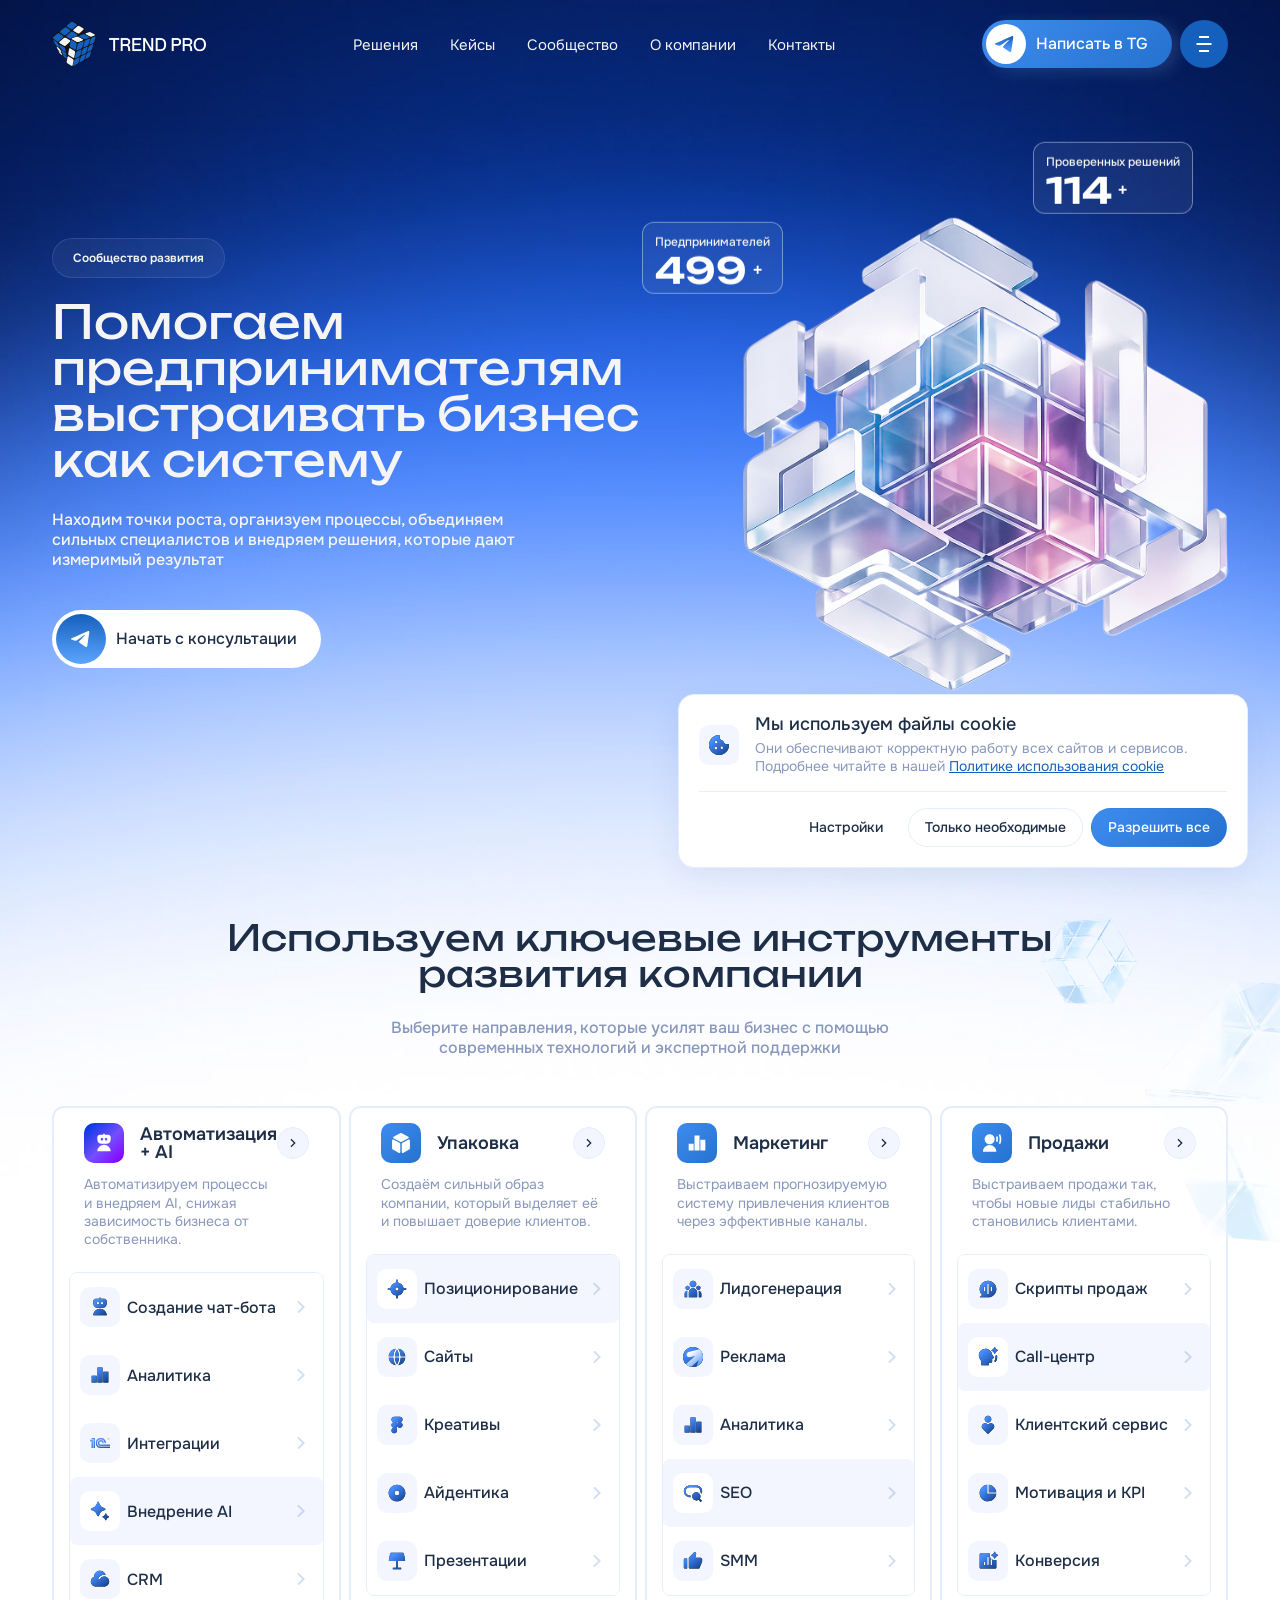
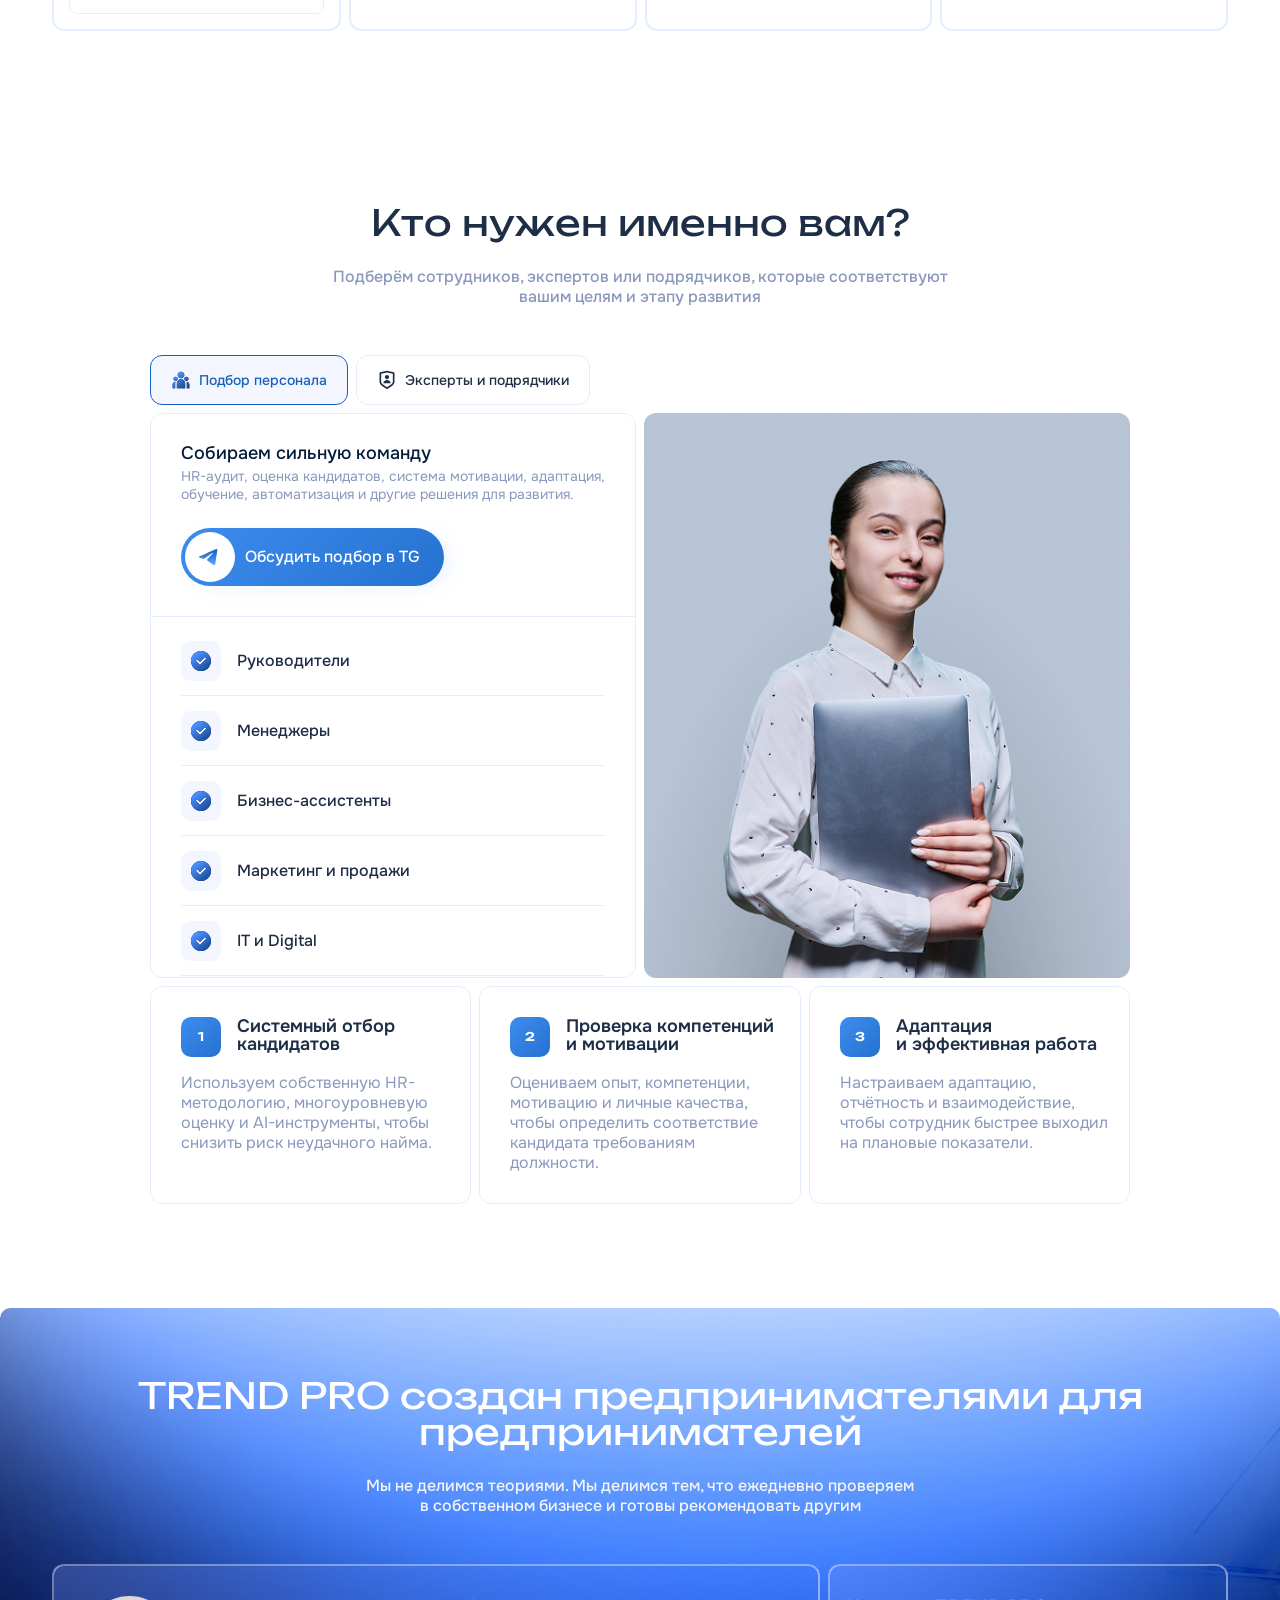
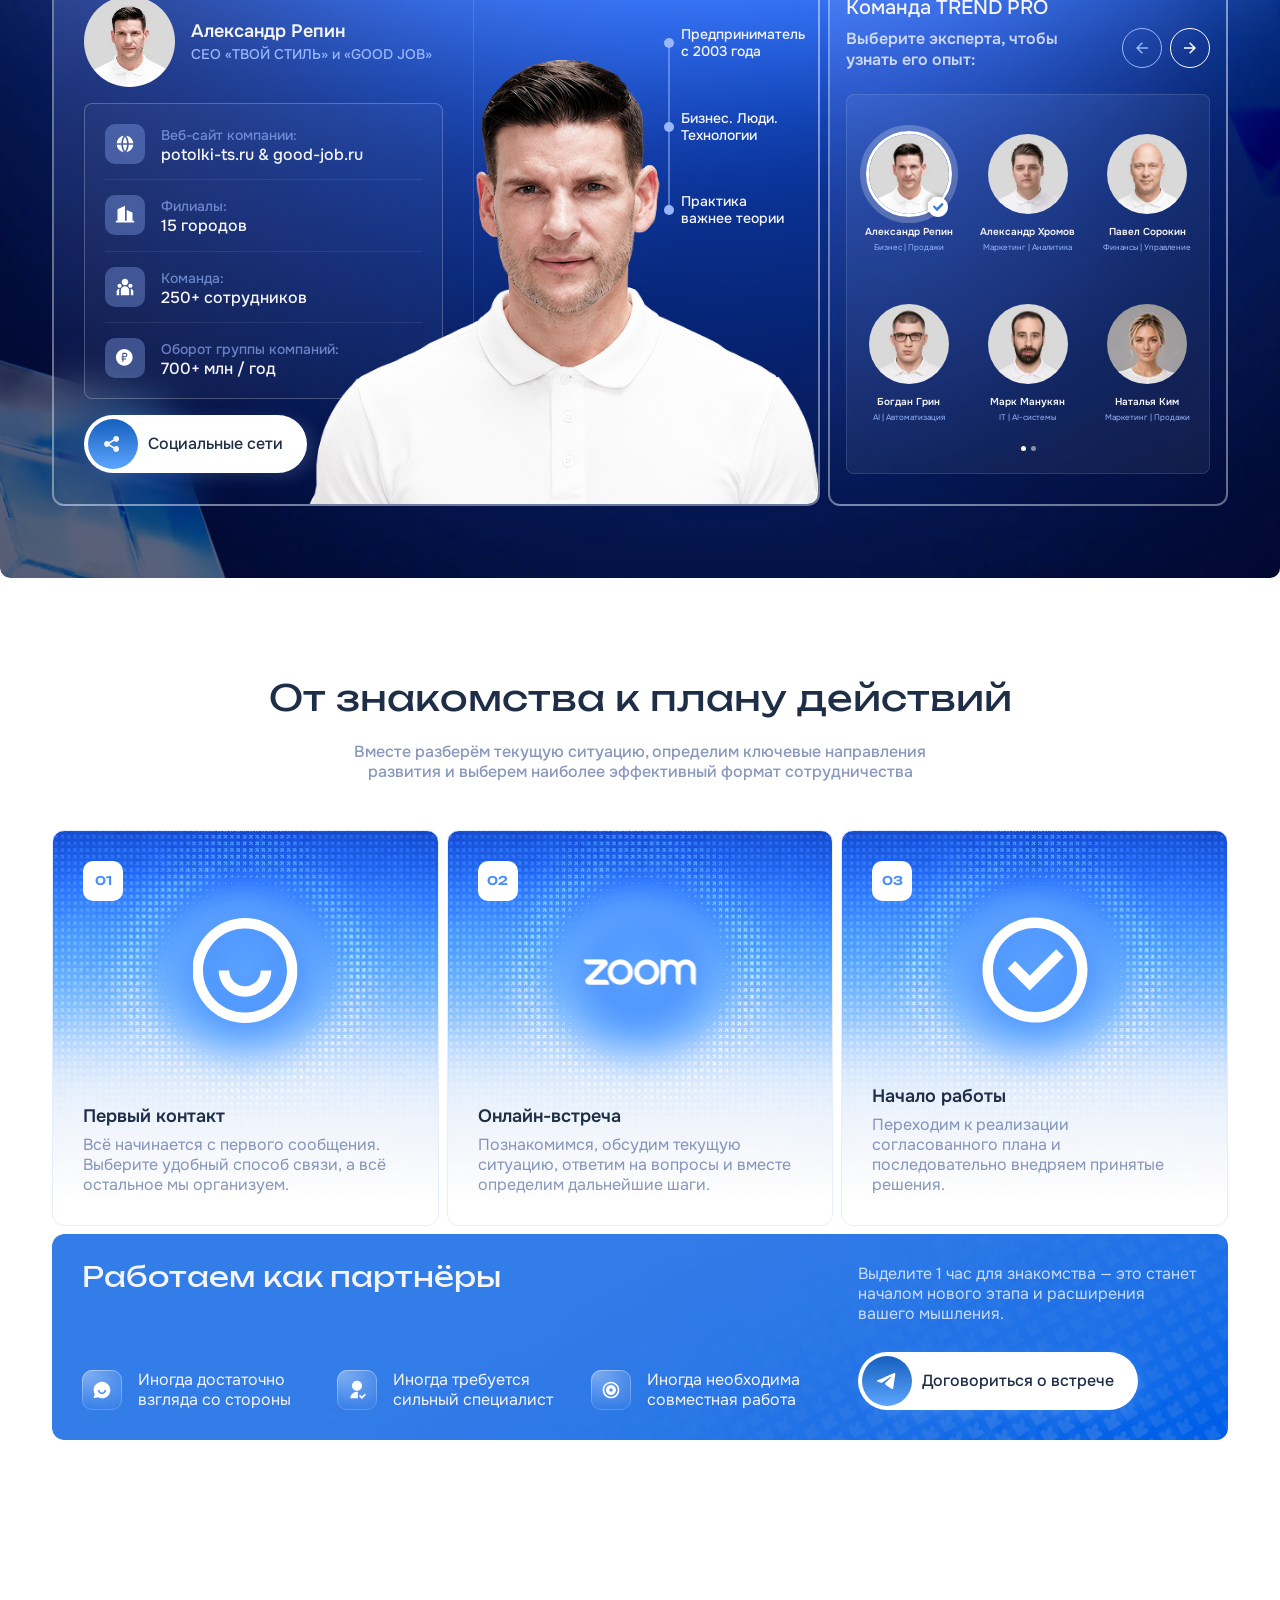
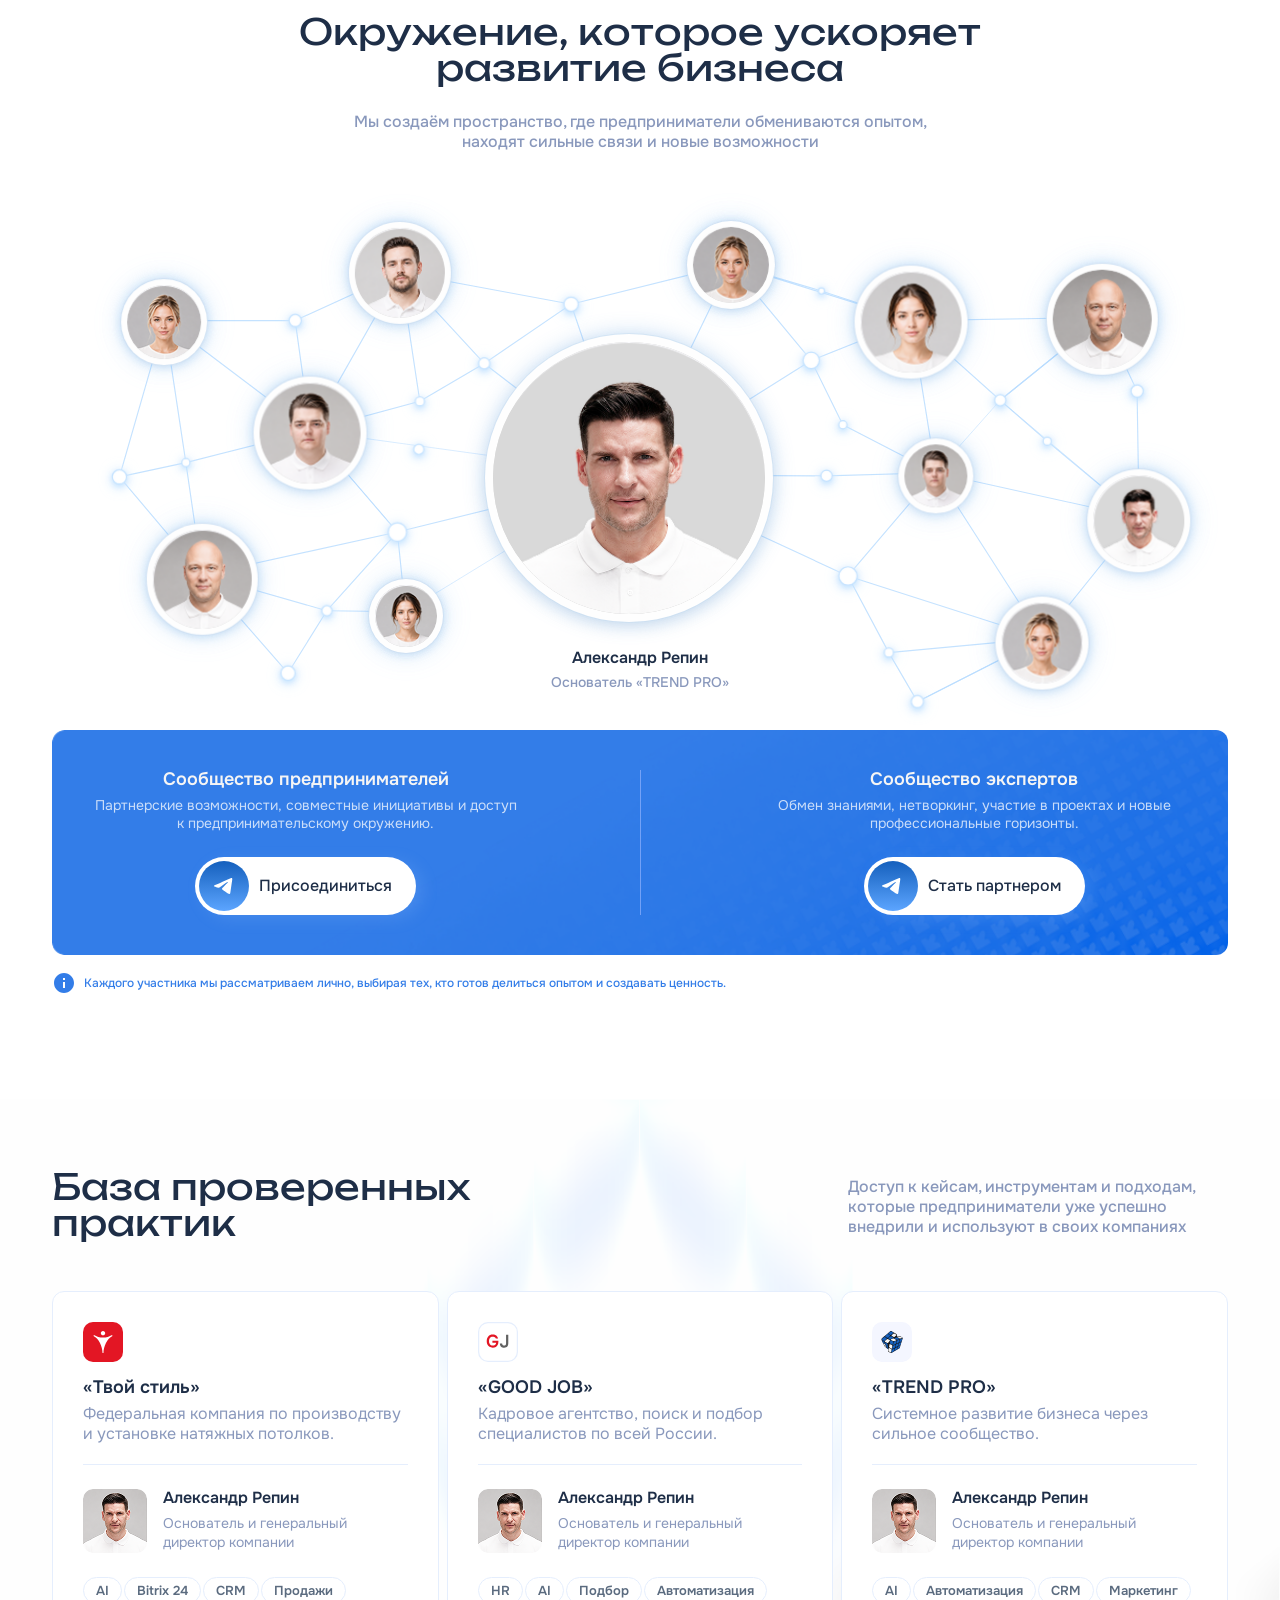
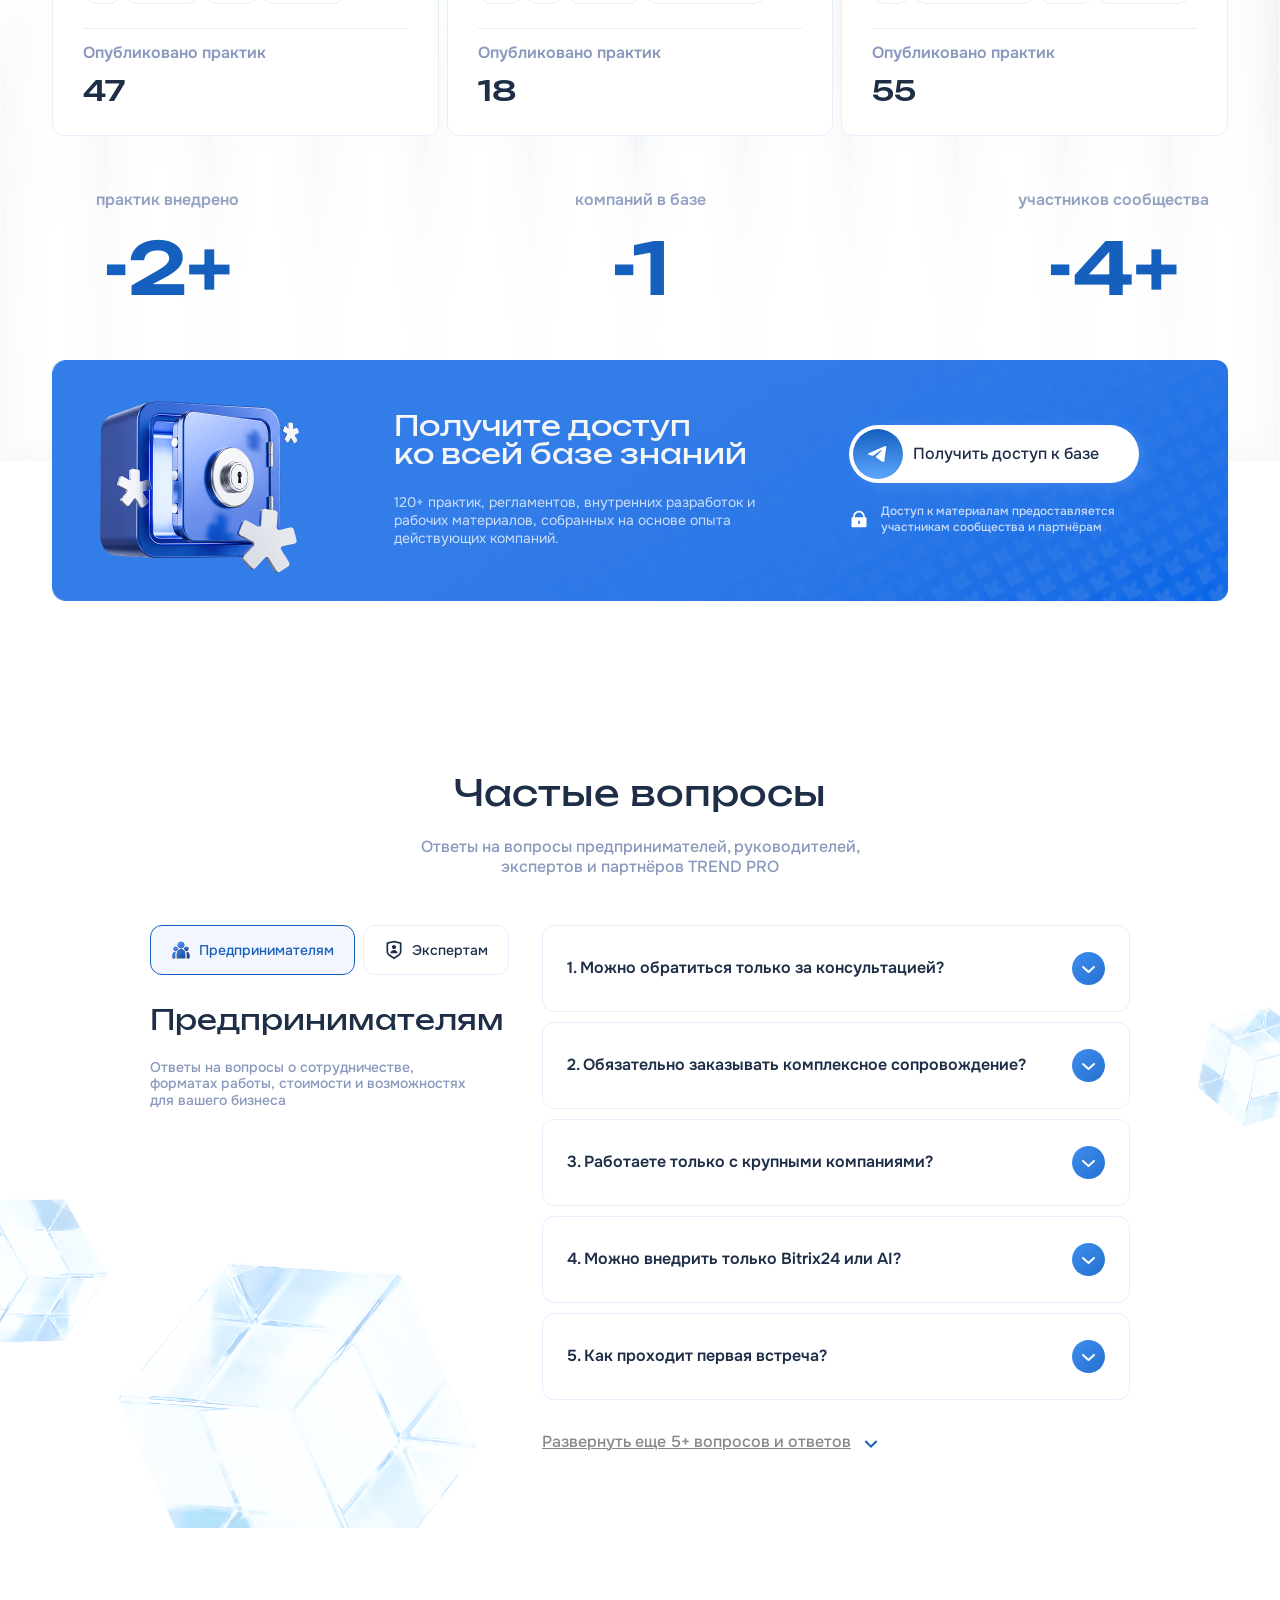
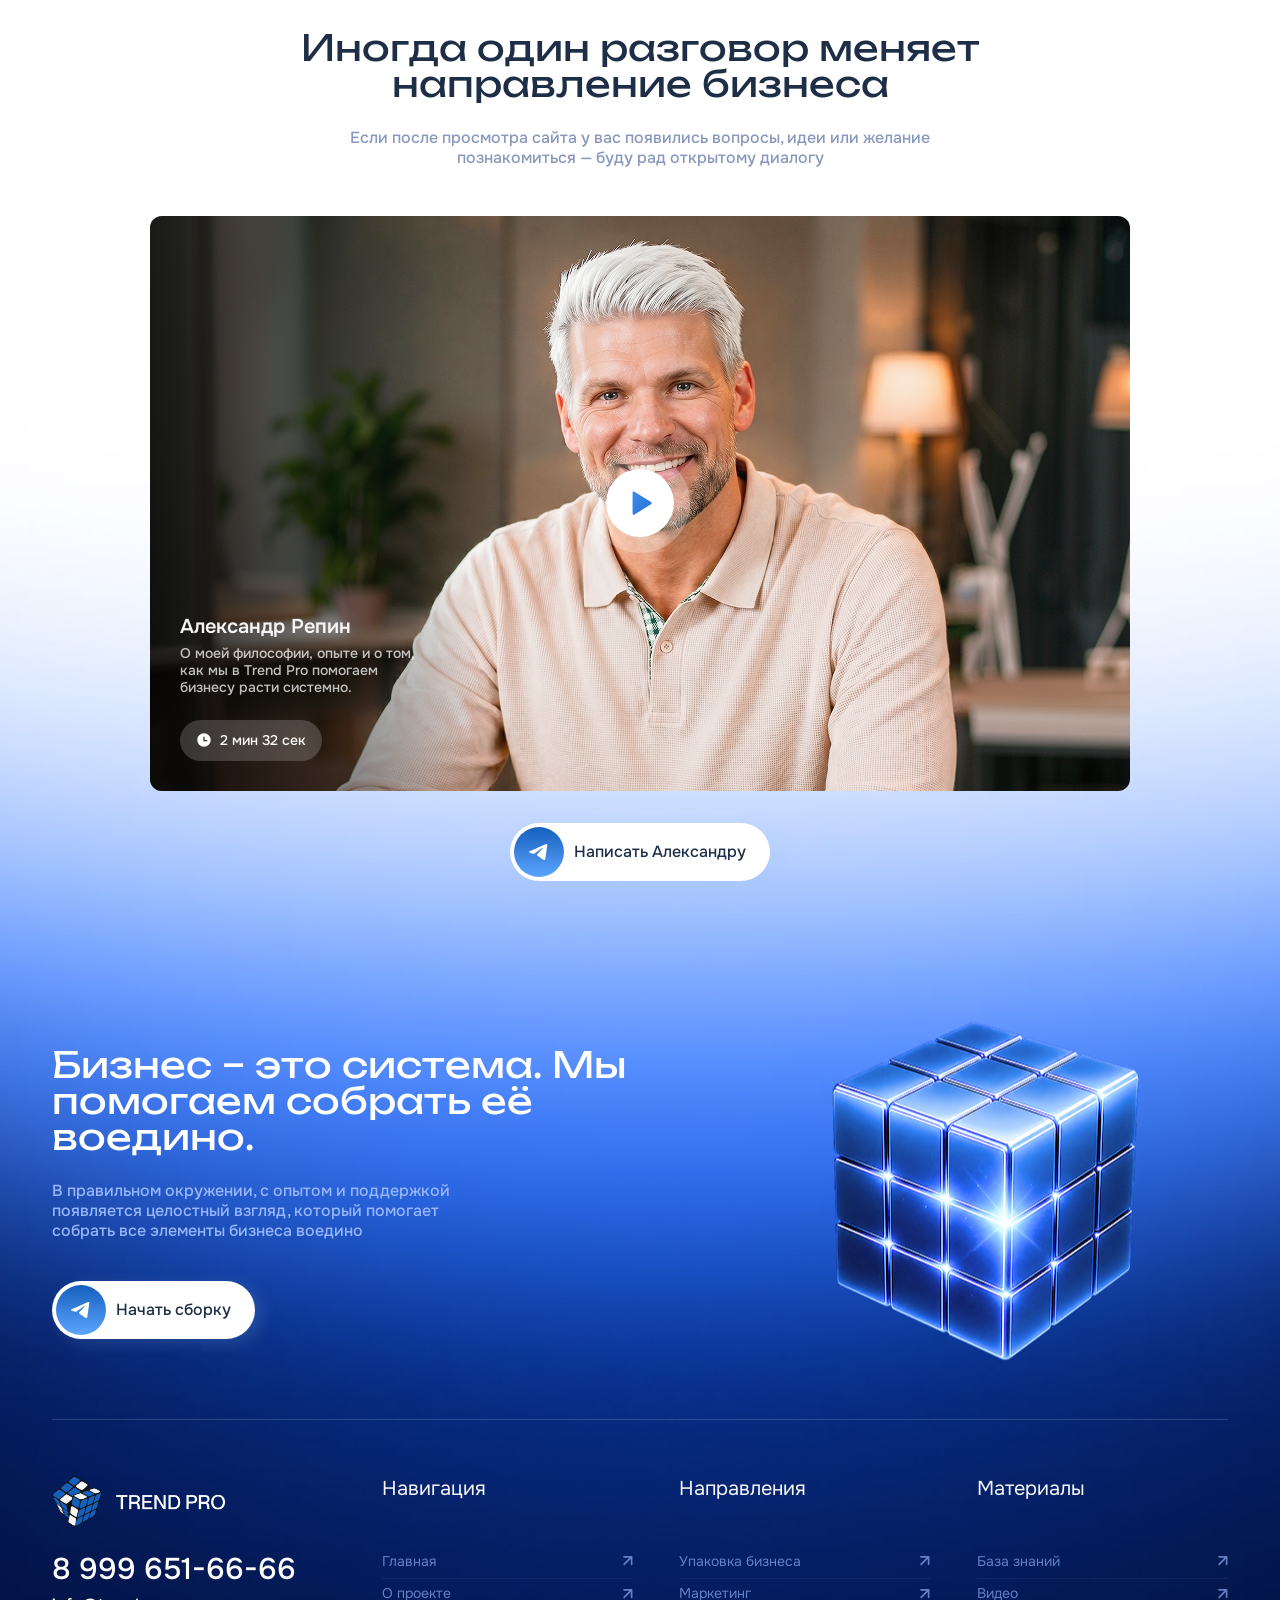
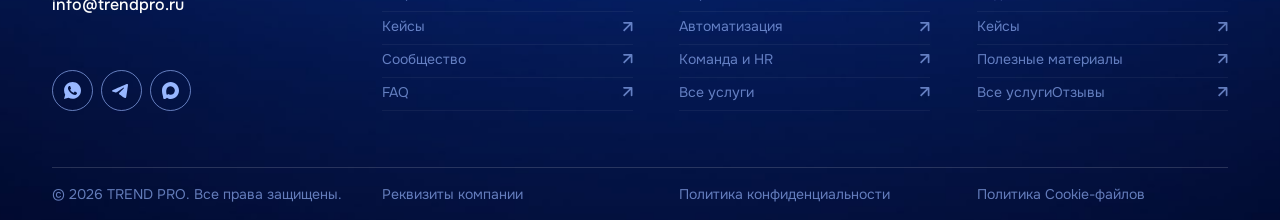
==== index.html @ 8c5e0a89 "я устал х5" ====
<!doctype html>
<html lang="ru">
  <head>
    <meta charset="UTF-8" />
    <meta name="viewport" content="width=device-width, initial-scale=1.0" />
    <title>TREND PRO</title>
    <link rel="stylesheet" href="./src/style/reset.css" />
    <link rel="stylesheet" href="./src/libs/swiper-bundle.min.css" />
    <link rel="stylesheet" href="./src/style/general/style-general.css" />
    <link rel="stylesheet" href="./src/style/index/style-index.css" />
    <script defer src="./src/libs/swiper-bundle.min.js"></script>
    <script defer src="./src/script/main.js"></script>
    <script defer src="./src/script/index.js"></script>
  </head>
  <body>
    <header class="header">
      <div class="header__container container">
        <img class="header__logo" src="./src/assets/img/header_logo.png" alt="" />

        <nav class="header__nav nav">
          <ul class="nav__list list">
            <li class="list__item">
              <a href="">Решения</a>
            </li>

            <li class="list__item">
              <a href="">Кейсы</a>
            </li>

            <li class="list__item">
              <a href="">Сообщество</a>
            </li>

            <li class="list__item">
              <a href="">О компании</a>
            </li>

            <li class="list__item">
              <a href="">Контакты</a>
            </li>
          </ul>
        </nav>

        <div class="header__actions">
          <a href="https://t.me/business_repin" target="_blank" class="secondary-button">
            <div class="icon">
              <svg
                width="22"
                height="22"
                viewBox="0 0 22 22"
                fill="none"
                xmlns="http://www.w3.org/2000/svg"
              >
                <path
                  d="M17.7344 3.14238C17.7556 3.1337 19.4154 2.46001 19.2764 4.13164C19.2296 4.82448 18.8564 7.24985 18.4824 9.87285L17.3135 17.6443C17.0178 19.8949 15.0754 18.8298 14.0879 18.0896C13.9008 17.9411 10.5817 15.7137 9.3662 14.6248C9.03903 14.3279 8.6653 13.7336 9.41307 13.0408C11.0958 11.4075 13.1058 9.37855 14.3213 8.0916C14.8821 7.49776 15.4435 6.11218 13.1064 7.79472L6.51463 12.4969C6.49465 12.5098 5.74759 12.9851 4.36424 12.5457C2.962 12.1002 1.32616 11.5066 1.32616 11.5066C1.31194 11.4971 0.216812 10.7593 2.12108 9.97246C4.97891 8.73606 15.3221 4.20005 17.7344 3.14238Z"
                  fill="url(#paint0_linear_576_1467)"
                />
                <defs>
                  <linearGradient
                    id="paint0_linear_576_1467"
                    x1="10.1423"
                    y1="3.00098"
                    x2="10.1423"
                    y2="19.0001"
                    gradientUnits="userSpaceOnUse"
                  >
                    <stop stop-color="#1560BD" />
                    <stop offset="1" stop-color="#5CA5FF" />
                  </linearGradient>
                </defs>
              </svg>
            </div>
            <span> Написать в TG</span>
          </a>

          <button class="header__burger">
            <span></span>
            <span></span>
            <span></span>
          </button>
        </div>
      </div>
    </header>

    <main>
      <aside class="burger-menu">
        <div class="burger-menu__container">
          <div class="burger-menu__header">
            <img src="./src/assets/img/burger_logo.png" alt="" />

            <button class="burger-menu__close">
              <svg
                xmlns="http://www.w3.org/2000/svg"
                width="20"
                height="20"
                viewBox="0 0 20 20"
                fill="none"
              >
                <path
                  d="M15.8925 14.7141L14.714 15.8926L4.10742 5.28596L5.28593 4.10745L15.8925 14.7141Z"
                  fill="#ADADAD"
                />
                <path
                  d="M14.714 4.10745L15.8925 5.28596L5.28593 15.8926L4.10742 14.7141L14.714 4.10745Z"
                  fill="#ADADAD"
                />
              </svg>
            </button>
          </div>

          <div class="burger-menu__content">
            <ul>
              <li>
                <div class="accordion">
                  <button class="accordion__button">
                    <img src="./src/assets/img/burger_nav_1.svg" alt="" />
                    Навигация

                    <div class="icon">
                      <svg
                        xmlns="http://www.w3.org/2000/svg"
                        width="11"
                        height="7"
                        viewBox="0 0 11 7"
                        fill="none"
                      >
                        <path
                          d="M5.30326 4.12477L9.42809 0L10.6066 1.17851L5.30326 6.48185L0 1.17851L1.17851 0L5.30326 4.12477Z"
                          fill="#337DE8"
                        />
                      </svg>
                    </div>
                  </button>

                  <div class="accordion__content">
                    <nav>
                      <ul>
                        <li>
                          <a href="">Главная</a>
                        </li>

                        <li>
                          <a href="">О проекте</a>
                        </li>

                        <li>
                          <a href="">Кейсы</a>
                        </li>

                        <li>
                          <a href="">Сообщество</a>
                        </li>

                        <li>
                          <a href="#FAQ">FAQ</a>
                        </li>
                      </ul>
                    </nav>
                  </div>
                </div>
              </li>

              <li>
                <div class="accordion">
                  <button class="accordion__button">
                    <img src="./src/assets/img/burger_nav_2.svg" alt="" />
                    Направления

                    <div class="icon">
                      <svg
                        xmlns="http://www.w3.org/2000/svg"
                        width="11"
                        height="7"
                        viewBox="0 0 11 7"
                        fill="none"
                      >
                        <path
                          d="M5.30326 4.12477L9.42809 0L10.6066 1.17851L5.30326 6.48185L0 1.17851L1.17851 0L5.30326 4.12477Z"
                          fill="#337DE8"
                        />
                      </svg>
                    </div>
                  </button>

                  <div class="accordion__content">
                    <nav>
                      <ul>
                        <li>
                          <a href="">Упаковка бизнеса</a>
                        </li>

                        <li>
                          <a href="">Маркетинг</a>
                        </li>

                        <li>
                          <a href="">Кейсы</a>
                        </li>

                        <li>
                          <a href="">Автоматизация</a>
                        </li>

                        <li>
                          <a href="">Команда и HR</a>
                        </li>

                        <li>
                          <a href="">Все услуги</a>
                        </li>
                      </ul>
                    </nav>
                  </div>
                </div>
              </li>

              <li>
                <div class="accordion">
                  <button class="accordion__button">
                    <img src="./src/assets/img/burger_nav_3.svg" alt="" />
                    Материалы

                    <div class="icon">
                      <svg
                        xmlns="http://www.w3.org/2000/svg"
                        width="11"
                        height="7"
                        viewBox="0 0 11 7"
                        fill="none"
                      >
                        <path
                          d="M5.30326 4.12477L9.42809 0L10.6066 1.17851L5.30326 6.48185L0 1.17851L1.17851 0L5.30326 4.12477Z"
                          fill="#337DE8"
                        />
                      </svg>
                    </div>
                  </button>

                  <div class="accordion__content">
                    <nav>
                      <ul>
                        <li>
                          <a href="">База знаний</a>
                        </li>

                        <li>
                          <a href="">Видео</a>
                        </li>

                        <li>
                          <a href="">Кейсы</a>
                        </li>

                        <li>
                          <a href="">Полезные материалы</a>
                        </li>

                        <li>
                          <a href="">Отзывы</a>
                        </li>
                      </ul>
                    </nav>
                  </div>
                </div>
              </li>
            </ul>

            <a href="https://t.me/business_repin" target="_blank" class="secondary-button">
              <div class="icon">
                <svg
                  width="22"
                  height="22"
                  viewBox="0 0 22 22"
                  fill="none"
                  xmlns="http://www.w3.org/2000/svg"
                >
                  <path
                    d="M17.7344 3.14238C17.7556 3.1337 19.4154 2.46001 19.2764 4.13164C19.2296 4.82448 18.8564 7.24985 18.4824 9.87285L17.3135 17.6443C17.0178 19.8949 15.0754 18.8298 14.0879 18.0896C13.9008 17.9411 10.5817 15.7137 9.3662 14.6248C9.03903 14.3279 8.6653 13.7336 9.41307 13.0408C11.0958 11.4075 13.1058 9.37855 14.3213 8.0916C14.8821 7.49776 15.4435 6.11218 13.1064 7.79472L6.51463 12.4969C6.49465 12.5098 5.74759 12.9851 4.36424 12.5457C2.962 12.1002 1.32616 11.5066 1.32616 11.5066C1.31194 11.4971 0.216812 10.7593 2.12108 9.97246C4.97891 8.73606 15.3221 4.20005 17.7344 3.14238Z"
                    fill="url(#paint0_linear_576_1468)"
                  />
                  <defs>
                    <linearGradient
                      id="paint0_linear_576_1468"
                      x1="10.1423"
                      y1="3.00098"
                      x2="10.1423"
                      y2="19.0001"
                      gradientUnits="userSpaceOnUse"
                    >
                      <stop stop-color="#1560BD" />
                      <stop offset="1" stop-color="#5CA5FF" />
                    </linearGradient>
                  </defs>
                </svg>
              </div>

              <span> Написать в Telegram </span>
            </a>
          </div>
        </div>
      </aside>

      <aside class="burger-overlay"></aside>

      <section class="hero">
        <div class="hero__container container">
          <span class="tag">Сообщество развития</span>

          <h1>
            <span class="line"><span>Помогаем предпринимателям</span></span>
            <span class="line"><span>выстраивать бизнес как&nbsp;систему</span></span>
          </h1>

          <p class="subtitle">
            Находим точки роста, организуем процессы, объединяем сильных специалистов
            и&nbsp;внедряем решения, которые дают измеримый результат
          </p>

          <a href="https://t.me/business_repin" target="_blank" class="primary-button">
            <div class="icon">
              <svg
                width="19"
                height="16"
                viewBox="0 0 19 16"
                fill="none"
                xmlns="http://www.w3.org/2000/svg"
              >
                <path
                  d="M16.7344 0.141402C16.7556 0.132721 18.4154 -0.540968 18.2764 1.13066C18.2296 1.8235 17.8564 4.24887 17.4824 6.87187L16.3135 14.6434C16.0178 16.8939 14.0754 15.8288 13.0879 15.0887C12.9008 14.9401 9.58166 12.7127 8.3662 11.6238C8.03903 11.3269 7.6653 10.7326 8.41307 10.0398C10.0958 8.40655 12.1058 6.37757 13.3213 5.09062C13.8821 4.49679 14.4435 3.11121 12.1064 4.79375L5.51463 9.49589C5.49465 9.50887 4.74759 9.98417 3.36424 9.54472C1.962 9.09925 0.326157 8.50566 0.326157 8.50566C0.311939 8.49617 -0.783188 7.7583 1.12108 6.97148C3.97891 5.73508 14.3221 1.19908 16.7344 0.141402Z"
                  fill="white"
                />
              </svg>
            </div>
            Начать с консультации
          </a>

          <div class="hero__info hero__info-1">
            <p class="text">Проверенных решений</p>

            <p class="number" data-count="115">
              <span class="number__value">0</span>
              <span>+</span>
            </p>
          </div>
          <div class="hero__info hero__info-2">
            <p class="text">Предпринимателей</p>

            <p class="number" data-count="500">
              <span class="number__value">0</span>
              <span>+</span>
            </p>
          </div>
          <div class="hero__decor cube">
            <div class="hero__info hero__info-1">
              <p class="text">Проверенных решений</p>

              <p class="number" data-count="115">
                <span class="number__value">0</span>
                <span>+</span>
              </p>
            </div>
            <div class="hero__info hero__info-2">
              <p class="text">Предпринимателей</p>

              <p class="number" data-count="500">
                <span class="number__value">0</span>
                <span>+</span>
              </p>
            </div>
          </div>
        </div>
      </section>

      <section class="tools">
        <div class="tools__container container">
          <div class="tools__header section-header-anim">
            <h2>Используем ключевые инструменты развития компании</h2>
            <p class="subtitle">
              Выберите направления, которые усилят ваш бизнес с помощью современных технологий
              и&nbsp;экспертной поддержки
            </p>
          </div>

          <div class="tools__content">
            <article class="tools__card card">
              <div class="card__header">
                <img src="./src/assets/img/tools_card_4.svg" alt="" />

                <h5>Автоматизация +&nbsp;AI</h5>

                <button class="open-popup">
                  <svg
                    width="32"
                    height="32"
                    viewBox="0 0 32 32"
                    fill="none"
                    xmlns="http://www.w3.org/2000/svg"
                  >
                    <rect x="0.5" y="0.5" width="31" height="31" rx="15.5" fill="#F4F6FF" />
                    <rect x="0.5" y="0.5" width="31" height="31" rx="15.5" stroke="#E5EEFD" />
                    <path
                      d="M16.7842 16.0005L13.4844 12.7006L14.4272 11.7578L18.6698 16.0005L14.4272 20.2431L13.4844 19.3003L16.7842 16.0005Z"
                      fill="#1E2E47"
                    />
                  </svg>
                </button>
              </div>

              <p>
                Автоматизируем процессы и&nbsp;внедряем AI, снижая зависимость бизнеса от
                собственника.
              </p>

              <ul>
                <li>
                  <button class="open-popup">
                    <img src="./src/assets/img/tools_card_4_list_1.svg" alt="" />

                    Создание чат-бота

                    <svg
                      width="24"
                      height="24"
                      viewBox="0 0 24 24"
                      fill="none"
                      xmlns="http://www.w3.org/2000/svg"
                    >
                      <path
                        d="M13.1724 12.0007L8.22266 7.05093L9.63688 5.63672L16.0008 12.0007L9.63688 18.3646L8.22266 16.9504L13.1724 12.0007Z"
                        fill="#1560BD"
                        fill-opacity="0.2"
                      />
                    </svg>
                  </button>
                </li>

                <li>
                  <button class="open-popup">
                    <img src="./src/assets/img/tools_card_4_list_2.svg" alt="" />

                    Аналитика

                    <svg
                      width="24"
                      height="24"
                      viewBox="0 0 24 24"
                      fill="none"
                      xmlns="http://www.w3.org/2000/svg"
                    >
                      <path
                        d="M13.1724 12.0007L8.22266 7.05093L9.63688 5.63672L16.0008 12.0007L9.63688 18.3646L8.22266 16.9504L13.1724 12.0007Z"
                        fill="#1560BD"
                        fill-opacity="0.2"
                      />
                    </svg>
                  </button>
                </li>

                <li>
                  <button class="open-popup">
                    <img src="./src/assets/img/tools_card_4_list_3.svg" alt="" />

                    Интеграции

                    <svg
                      width="24"
                      height="24"
                      viewBox="0 0 24 24"
                      fill="none"
                      xmlns="http://www.w3.org/2000/svg"
                    >
                      <path
                        d="M13.1724 12.0007L8.22266 7.05093L9.63688 5.63672L16.0008 12.0007L9.63688 18.3646L8.22266 16.9504L13.1724 12.0007Z"
                        fill="#1560BD"
                        fill-opacity="0.2"
                      />
                    </svg>
                  </button>
                </li>

                <li>
                  <button class="active open-popup">
                    <img src="./src/assets/img/tools_card_4_list_4.svg" alt="" />

                    Внедрение AI

                    <svg
                      width="24"
                      height="24"
                      viewBox="0 0 24 24"
                      fill="none"
                      xmlns="http://www.w3.org/2000/svg"
                    >
                      <path
                        d="M13.1724 12.0007L8.22266 7.05093L9.63688 5.63672L16.0008 12.0007L9.63688 18.3646L8.22266 16.9504L13.1724 12.0007Z"
                        fill="#1560BD"
                        fill-opacity="0.2"
                      />
                    </svg>
                  </button>
                </li>

                <li>
                  <button class="open-popup">
                    <img src="./src/assets/img/tools_card_4_list_5.svg" alt="" />

                    CRM

                    <svg
                      width="24"
                      height="24"
                      viewBox="0 0 24 24"
                      fill="none"
                      xmlns="http://www.w3.org/2000/svg"
                    >
                      <path
                        d="M13.1724 12.0007L8.22266 7.05093L9.63688 5.63672L16.0008 12.0007L9.63688 18.3646L8.22266 16.9504L13.1724 12.0007Z"
                        fill="#1560BD"
                        fill-opacity="0.2"
                      />
                    </svg>
                  </button>
                </li>
              </ul>
            </article>

            <article class="tools__card card">
              <div class="card__header">
                <img src="./src/assets/img/tools_card_1.svg" alt="" />

                <h5>Упаковка</h5>

                <button class="open-popup">
                  <svg
                    width="32"
                    height="32"
                    viewBox="0 0 32 32"
                    fill="none"
                    xmlns="http://www.w3.org/2000/svg"
                  >
                    <rect x="0.5" y="0.5" width="31" height="31" rx="15.5" fill="#F4F6FF" />
                    <rect x="0.5" y="0.5" width="31" height="31" rx="15.5" stroke="#E5EEFD" />
                    <path
                      d="M16.7842 16.0005L13.4844 12.7006L14.4272 11.7578L18.6698 16.0005L14.4272 20.2431L13.4844 19.3003L16.7842 16.0005Z"
                      fill="#1E2E47"
                    />
                  </svg>
                </button>
              </div>

              <p>
                Создаём сильный образ компании, который выделяет её и&nbsp;повышает доверие
                клиентов.
              </p>

              <ul>
                <li>
                  <button class="open-popup active">
                    <img src="./src/assets/img/tools_card_1_list_1.svg" alt="" />
                    Позиционирование

                    <svg
                      width="24"
                      height="24"
                      viewBox="0 0 24 24"
                      fill="none"
                      xmlns="http://www.w3.org/2000/svg"
                    >
                      <path
                        d="M13.1724 12.0007L8.22266 7.05093L9.63688 5.63672L16.0008 12.0007L9.63688 18.3646L8.22266 16.9504L13.1724 12.0007Z"
                        fill="#1560BD"
                        fill-opacity="0.2"
                      />
                    </svg>
                  </button>
                </li>

                <li>
                  <button class="open-popup">
                    <img src="./src/assets/img/tools_card_1_list_2.svg" alt="" />

                    Сайты

                    <svg
                      width="24"
                      height="24"
                      viewBox="0 0 24 24"
                      fill="none"
                      xmlns="http://www.w3.org/2000/svg"
                    >
                      <path
                        d="M13.1724 12.0007L8.22266 7.05093L9.63688 5.63672L16.0008 12.0007L9.63688 18.3646L8.22266 16.9504L13.1724 12.0007Z"
                        fill="#1560BD"
                        fill-opacity="0.2"
                      />
                    </svg>
                  </button>
                </li>

                <li>
                  <button class="open-popup">
                    <img src="./src/assets/img/tools_card_1_list_3.svg" alt="" />

                    Креативы

                    <svg
                      width="24"
                      height="24"
                      viewBox="0 0 24 24"
                      fill="none"
                      xmlns="http://www.w3.org/2000/svg"
                    >
                      <path
                        d="M13.1724 12.0007L8.22266 7.05093L9.63688 5.63672L16.0008 12.0007L9.63688 18.3646L8.22266 16.9504L13.1724 12.0007Z"
                        fill="#1560BD"
                        fill-opacity="0.2"
                      />
                    </svg>
                  </button>
                </li>

                <li>
                  <button class="open-popup">
                    <img src="./src/assets/img/tools_card_1_list_4.svg" alt="" />

                    Айдентика

                    <svg
                      width="24"
                      height="24"
                      viewBox="0 0 24 24"
                      fill="none"
                      xmlns="http://www.w3.org/2000/svg"
                    >
                      <path
                        d="M13.1724 12.0007L8.22266 7.05093L9.63688 5.63672L16.0008 12.0007L9.63688 18.3646L8.22266 16.9504L13.1724 12.0007Z"
                        fill="#1560BD"
                        fill-opacity="0.2"
                      />
                    </svg>
                  </button>
                </li>

                <li>
                  <button class="open-popup">
                    <img src="./src/assets/img/tools_card_1_list_5.svg" alt="" />

                    Презентации
                    <svg
                      width="24"
                      height="24"
                      viewBox="0 0 24 24"
                      fill="none"
                      xmlns="http://www.w3.org/2000/svg"
                    >
                      <path
                        d="M13.1724 12.0007L8.22266 7.05093L9.63688 5.63672L16.0008 12.0007L9.63688 18.3646L8.22266 16.9504L13.1724 12.0007Z"
                        fill="#1560BD"
                        fill-opacity="0.2"
                      />
                    </svg>
                  </button>
                </li>
              </ul>
            </article>

            <article class="tools__card card">
              <div class="card__header">
                <img src="./src/assets/img/tools_card_2.svg" alt="" />

                <h5>Маркетинг</h5>

                <button class="open-popup">
                  <svg
                    width="32"
                    height="32"
                    viewBox="0 0 32 32"
                    fill="none"
                    xmlns="http://www.w3.org/2000/svg"
                  >
                    <rect x="0.5" y="0.5" width="31" height="31" rx="15.5" fill="#F4F6FF" />
                    <rect x="0.5" y="0.5" width="31" height="31" rx="15.5" stroke="#E5EEFD" />
                    <path
                      d="M16.7842 16.0005L13.4844 12.7006L14.4272 11.7578L18.6698 16.0005L14.4272 20.2431L13.4844 19.3003L16.7842 16.0005Z"
                      fill="#1E2E47"
                    />
                  </svg>
                </button>
              </div>

              <p>
                Выстраиваем прогнозируемую систему привлечения клиентов  через эффективные каналы.
              </p>

              <ul>
                <li>
                  <button class="open-popup">
                    <img src="./src/assets/img/tools_card_2_list_1.svg" alt="" />
                    Лидогенерация

                    <svg
                      width="24"
                      height="24"
                      viewBox="0 0 24 24"
                      fill="none"
                      xmlns="http://www.w3.org/2000/svg"
                    >
                      <path
                        d="M13.1724 12.0007L8.22266 7.05093L9.63688 5.63672L16.0008 12.0007L9.63688 18.3646L8.22266 16.9504L13.1724 12.0007Z"
                        fill="#1560BD"
                        fill-opacity="0.2"
                      />
                    </svg>
                  </button>
                </li>

                <li>
                  <button class="open-popup">
                    <img src="./src/assets/img/tools_card_2_list_2.svg" alt="" />

                    Реклама

                    <svg
                      width="24"
                      height="24"
                      viewBox="0 0 24 24"
                      fill="none"
                      xmlns="http://www.w3.org/2000/svg"
                    >
                      <path
                        d="M13.1724 12.0007L8.22266 7.05093L9.63688 5.63672L16.0008 12.0007L9.63688 18.3646L8.22266 16.9504L13.1724 12.0007Z"
                        fill="#1560BD"
                        fill-opacity="0.2"
                      />
                    </svg>
                  </button>
                </li>

                <li>
                  <button class="open-popup">
                    <img src="./src/assets/img/tools_card_2_list_3.svg" alt="" />

                    Аналитика
                    <svg
                      width="24"
                      height="24"
                      viewBox="0 0 24 24"
                      fill="none"
                      xmlns="http://www.w3.org/2000/svg"
                    >
                      <path
                        d="M13.1724 12.0007L8.22266 7.05093L9.63688 5.63672L16.0008 12.0007L9.63688 18.3646L8.22266 16.9504L13.1724 12.0007Z"
                        fill="#1560BD"
                        fill-opacity="0.2"
                      />
                    </svg>
                  </button>
                </li>

                <li>
                  <button class="open-popup active">
                    <img src="./src/assets/img/tools_card_2_list_4.svg" alt="" />

                    SEO

                    <svg
                      width="24"
                      height="24"
                      viewBox="0 0 24 24"
                      fill="none"
                      xmlns="http://www.w3.org/2000/svg"
                    >
                      <path
                        d="M13.1724 12.0007L8.22266 7.05093L9.63688 5.63672L16.0008 12.0007L9.63688 18.3646L8.22266 16.9504L13.1724 12.0007Z"
                        fill="#1560BD"
                        fill-opacity="0.2"
                      />
                    </svg>
                  </button>
                </li>

                <li>
                  <button class="open-popup">
                    <img src="./src/assets/img/tools_card_2_list_5.svg" alt="" />

                    SMM
                    <svg
                      width="24"
                      height="24"
                      viewBox="0 0 24 24"
                      fill="none"
                      xmlns="http://www.w3.org/2000/svg"
                    >
                      <path
                        d="M13.1724 12.0007L8.22266 7.05093L9.63688 5.63672L16.0008 12.0007L9.63688 18.3646L8.22266 16.9504L13.1724 12.0007Z"
                        fill="#1560BD"
                        fill-opacity="0.2"
                      />
                    </svg>
                  </button>
                </li>
              </ul>
            </article>

            <article class="tools__card card">
              <div class="card__header">
                <img src="./src/assets/img/tools_card_3.svg" alt="" />

                <h5>Продажи</h5>

                <button class="open-popup">
                  <svg
                    width="32"
                    height="32"
                    viewBox="0 0 32 32"
                    fill="none"
                    xmlns="http://www.w3.org/2000/svg"
                  >
                    <rect x="0.5" y="0.5" width="31" height="31" rx="15.5" fill="#F4F6FF" />
                    <rect x="0.5" y="0.5" width="31" height="31" rx="15.5" stroke="#E5EEFD" />
                    <path
                      d="M16.7842 16.0005L13.4844 12.7006L14.4272 11.7578L18.6698 16.0005L14.4272 20.2431L13.4844 19.3003L16.7842 16.0005Z"
                      fill="#1E2E47"
                    />
                  </svg>
                </button>
              </div>

              <p>Выстраиваем продажи так, чтобы новые лиды стабильно становились клиентами.</p>

              <ul>
                <li>
                  <button class="open-popup">
                    <img src="./src/assets/img/tools_card_3_list_1.svg" alt="" />
                    Скрипты продаж

                    <svg
                      width="24"
                      height="24"
                      viewBox="0 0 24 24"
                      fill="none"
                      xmlns="http://www.w3.org/2000/svg"
                    >
                      <path
                        d="M13.1724 12.0007L8.22266 7.05093L9.63688 5.63672L16.0008 12.0007L9.63688 18.3646L8.22266 16.9504L13.1724 12.0007Z"
                        fill="#1560BD"
                        fill-opacity="0.2"
                      />
                    </svg>
                  </button>
                </li>

                <li>
                  <button class="open-popup active">
                    <img src="./src/assets/img/tools_card_3_list_2.svg" alt="" />

                    Call-центр

                    <svg
                      width="24"
                      height="24"
                      viewBox="0 0 24 24"
                      fill="none"
                      xmlns="http://www.w3.org/2000/svg"
                    >
                      <path
                        d="M13.1724 12.0007L8.22266 7.05093L9.63688 5.63672L16.0008 12.0007L9.63688 18.3646L8.22266 16.9504L13.1724 12.0007Z"
                        fill="#1560BD"
                        fill-opacity="0.2"
                      />
                    </svg>
                  </button>
                </li>

                <li>
                  <button class="open-popup">
                    <img src="./src/assets/img/tools_card_3_list_3.svg" alt="" />

                    Клиентский сервис

                    <svg
                      width="24"
                      height="24"
                      viewBox="0 0 24 24"
                      fill="none"
                      xmlns="http://www.w3.org/2000/svg"
                    >
                      <path
                        d="M13.1724 12.0007L8.22266 7.05093L9.63688 5.63672L16.0008 12.0007L9.63688 18.3646L8.22266 16.9504L13.1724 12.0007Z"
                        fill="#1560BD"
                        fill-opacity="0.2"
                      />
                    </svg>
                  </button>
                </li>

                <li>
                  <button class="open-popup">
                    <img src="./src/assets/img/tools_card_3_list_4.svg" alt="" />

                    Мотивация и&nbsp;KPI

                    <svg
                      width="24"
                      height="24"
                      viewBox="0 0 24 24"
                      fill="none"
                      xmlns="http://www.w3.org/2000/svg"
                    >
                      <path
                        d="M13.1724 12.0007L8.22266 7.05093L9.63688 5.63672L16.0008 12.0007L9.63688 18.3646L8.22266 16.9504L13.1724 12.0007Z"
                        fill="#1560BD"
                        fill-opacity="0.2"
                      />
                    </svg>
                  </button>
                </li>

                <li>
                  <button class="open-popup">
                    <img src="./src/assets/img/tools_card_3_list_5.svg" alt="" />

                    Конверсия

                    <svg
                      width="24"
                      height="24"
                      viewBox="0 0 24 24"
                      fill="none"
                      xmlns="http://www.w3.org/2000/svg"
                    >
                      <path
                        d="M13.1724 12.0007L8.22266 7.05093L9.63688 5.63672L16.0008 12.0007L9.63688 18.3646L8.22266 16.9504L13.1724 12.0007Z"
                        fill="#1560BD"
                        fill-opacity="0.2"
                      />
                    </svg>
                  </button>
                </li>
              </ul>
            </article>
          </div>
        </div>

        <img src="./src/assets/img/tools_decor_1.png" class="tools__decor tools__decor-1" />
        <img src="./src/assets/img/tools_decor_2.png" class="tools__decor tools__decor-2" />
      </section>

      <section class="questions">
        <div class="questions__container container">
          <div class="questions__header section-header-anim">
            <h2>Кто нужен именно вам?</h2>
            <p class="subtitle">
              Подберём сотрудников, экспертов или подрядчиков, которые соответствуют вашим целям
              и&nbsp;этапу развития
            </p>
          </div>

          <div class="questions__tabs">
            <button class="tab tab--active">
              <svg
                width="20"
                height="20"
                viewBox="0 0 20 20"
                fill="none"
                xmlns="http://www.w3.org/2000/svg"
              >
                <path
                  d="M9.9974 8.33366C11.8383 8.33366 13.3307 6.84128 13.3307 5.00033C13.3307 3.15938 11.8383 1.66699 9.9974 1.66699C8.15645 1.66699 6.66406 3.15938 6.66406 5.00033C6.66406 6.84128 8.15645 8.33366 9.9974 8.33366ZM4.58073 10.8337C5.73132 10.8337 6.66406 9.90091 6.66406 8.75033C6.66406 7.59973 5.73132 6.66699 4.58073 6.66699C3.43014 6.66699 2.4974 7.59973 2.4974 8.75033C2.4974 9.90091 3.43014 10.8337 4.58073 10.8337ZM17.4974 8.75033C17.4974 9.90091 16.5646 10.8337 15.4141 10.8337C14.2635 10.8337 13.3307 9.90091 13.3307 8.75033C13.3307 7.59973 14.2635 6.66699 15.4141 6.66699C16.5646 6.66699 17.4974 7.59973 17.4974 8.75033ZM9.9974 9.16699C12.2986 9.16699 14.1641 11.0325 14.1641 13.3337V18.3337H5.83073V13.3337C5.83073 11.0325 7.69621 9.16699 9.9974 9.16699ZM4.16406 13.3336C4.16406 12.7562 4.24795 12.1983 4.40421 11.6717L4.26293 11.684C2.80159 11.8423 1.66406 13.0802 1.66406 14.5836V18.3336H4.16406V13.3336ZM18.3307 18.3336V14.5836C18.3307 13.0318 17.119 11.7631 15.5906 11.6717C15.7468 12.1983 15.8307 12.7562 15.8307 13.3336V18.3336H18.3307Z"
                  fill="black"
                />
                <path
                  d="M9.9974 8.33366C11.8383 8.33366 13.3307 6.84128 13.3307 5.00033C13.3307 3.15938 11.8383 1.66699 9.9974 1.66699C8.15645 1.66699 6.66406 3.15938 6.66406 5.00033C6.66406 6.84128 8.15645 8.33366 9.9974 8.33366ZM4.58073 10.8337C5.73132 10.8337 6.66406 9.90091 6.66406 8.75033C6.66406 7.59973 5.73132 6.66699 4.58073 6.66699C3.43014 6.66699 2.4974 7.59973 2.4974 8.75033C2.4974 9.90091 3.43014 10.8337 4.58073 10.8337ZM17.4974 8.75033C17.4974 9.90091 16.5646 10.8337 15.4141 10.8337C14.2635 10.8337 13.3307 9.90091 13.3307 8.75033C13.3307 7.59973 14.2635 6.66699 15.4141 6.66699C16.5646 6.66699 17.4974 7.59973 17.4974 8.75033ZM9.9974 9.16699C12.2986 9.16699 14.1641 11.0325 14.1641 13.3337V18.3337H5.83073V13.3337C5.83073 11.0325 7.69621 9.16699 9.9974 9.16699ZM4.16406 13.3336C4.16406 12.7562 4.24795 12.1983 4.40421 11.6717L4.26293 11.684C2.80159 11.8423 1.66406 13.0802 1.66406 14.5836V18.3336H4.16406V13.3336ZM18.3307 18.3336V14.5836C18.3307 13.0318 17.119 11.7631 15.5906 11.6717C15.7468 12.1983 15.8307 12.7562 15.8307 13.3336V18.3336H18.3307Z"
                  fill="url(#paint0_linear_576_440)"
                />
                <defs>
                  <linearGradient
                    id="paint0_linear_576_440"
                    x1="5.3099"
                    y1="5.31283"
                    x2="17.0286"
                    y2="19.6357"
                    gradientUnits="userSpaceOnUse"
                  >
                    <stop stop-color="#488EFF" />
                    <stop offset="1" stop-color="#0F3D85" />
                  </linearGradient>
                </defs>
              </svg>

              Подбор персонала
            </button>

            <button class="tab">
              <svg
                width="20"
                height="20"
                viewBox="0 0 20 20"
                fill="none"
                xmlns="http://www.w3.org/2000/svg"
              >
                <path
                  d="M3.15256 2.35466L10 0.833008L16.8474 2.35466C17.2287 2.43939 17.5 2.77757 17.5 3.16815V11.4904C17.5 13.1622 16.6645 14.7233 15.2735 15.6507L10 19.1663L4.7265 15.6507C3.33551 14.7233 2.5 13.1622 2.5 11.4904V3.16815C2.5 2.77757 2.77128 2.43939 3.15256 2.35466ZM4.16667 3.83662V11.4904C4.16667 12.6049 4.72367 13.6457 5.651 14.2639L10 17.1633L14.349 14.2639C15.2763 13.6457 15.8333 12.6049 15.8333 11.4904V3.83662L10 2.54033L4.16667 3.83662ZM10 9.16634C8.84942 9.16634 7.91667 8.2336 7.91667 7.08301C7.91667 5.93242 8.84942 4.99967 10 4.99967C11.1506 4.99967 12.0833 5.93242 12.0833 7.08301C12.0833 8.2336 11.1506 9.16634 10 9.16634ZM6.27288 13.333C6.48016 11.458 8.06977 9.99967 10 9.99967C11.9303 9.99967 13.5198 11.458 13.7271 13.333H6.27288Z"
                  fill="#1E2E47"
                />

                <path
                  d="M3.15256 2.35466L10 0.833008L16.8474 2.35466C17.2287 2.43939 17.5 2.77757 17.5 3.16815V11.4904C17.5 13.1622 16.6645 14.7233 15.2735 15.6507L10 19.1663L4.7265 15.6507C3.33551 14.7233 2.5 13.1622 2.5 11.4904V3.16815C2.5 2.77757 2.77128 2.43939 3.15256 2.35466ZM4.16667 3.83662V11.4904C4.16667 12.6049 4.72367 13.6457 5.651 14.2639L10 17.1633L14.349 14.2639C15.2763 13.6457 15.8333 12.6049 15.8333 11.4904V3.83662L10 2.54033L4.16667 3.83662ZM10 9.16634C8.84942 9.16634 7.91667 8.2336 7.91667 7.08301C7.91667 5.93242 8.84942 4.99967 10 4.99967C11.1506 4.99967 12.0833 5.93242 12.0833 7.08301C12.0833 8.2336 11.1506 9.16634 10 9.16634ZM6.27288 13.333C6.48016 11.458 8.06977 9.99967 10 9.99967C11.9303 9.99967 13.5198 11.458 13.7271 13.333H6.27288Z"
                  fill="url(#paint0_linear_576_441)"
                />

                <defs>
                  <linearGradient
                    id="paint0_linear_576_441"
                    x1="5.3099"
                    y1="5.31283"
                    x2="17.0286"
                    y2="19.6357"
                    gradientUnits="userSpaceOnUse"
                  >
                    <stop stop-color="#488EFF" />
                    <stop offset="1" stop-color="#0F3D85" />
                  </linearGradient>
                </defs>
              </svg>

              Эксперты и&nbsp;подрядчики
            </button>
          </div>

          <div class="questions__content">
            <div class="questions__block tab-block tab-block--active">
              <div class="tab-block__wrap tab-block__wrap-left">
                <div class="tab-block__content">
                  <h5>Собираем сильную команду</h5>

                  <p>
                    HR-аудит, оценка кандидатов, система мотивации, адаптация, обучение,
                    автоматизация и&nbsp;другие решения для развития.
                  </p>

                  <a href="https://t.me/business_repin" target="_blank" class="secondary-button">
                    <div class="icon">
                      <svg
                        width="22"
                        height="22"
                        viewBox="0 0 22 22"
                        fill="none"
                        xmlns="http://www.w3.org/2000/svg"
                      >
                        <path
                          d="M17.7344 3.14238C17.7556 3.1337 19.4154 2.46001 19.2764 4.13164C19.2296 4.82448 18.8564 7.24985 18.4824 9.87285L17.3135 17.6443C17.0178 19.8949 15.0754 18.8298 14.0879 18.0896C13.9008 17.9411 10.5817 15.7137 9.3662 14.6248C9.03903 14.3279 8.6653 13.7336 9.41307 13.0408C11.0958 11.4075 13.1058 9.37855 14.3213 8.0916C14.8821 7.49776 15.4435 6.11218 13.1064 7.79472L6.51463 12.4969C6.49465 12.5098 5.74759 12.9851 4.36424 12.5457C2.962 12.1002 1.32616 11.5066 1.32616 11.5066C1.31194 11.4971 0.216812 10.7593 2.12108 9.97246C4.97891 8.73606 15.3221 4.20005 17.7344 3.14238Z"
                          fill="url(#paint0_linear_576_1469)"
                        />
                        <defs>
                          <linearGradient
                            id="paint0_linear_576_1469"
                            x1="10.1423"
                            y1="3.00098"
                            x2="10.1423"
                            y2="19.0001"
                            gradientUnits="userSpaceOnUse"
                          >
                            <stop stop-color="#1560BD" />
                            <stop offset="1" stop-color="#5CA5FF" />
                          </linearGradient>
                        </defs>
                      </svg>
                    </div>

                    <span> Обсудить подбор в TG </span>
                  </a>
                </div>

                <ul>
                  <li>
                    <img src="./src/assets/img/questions_list.svg" alt="" />

                    Руководители
                  </li>

                  <li>
                    <img src="./src/assets/img/questions_list.svg" alt="" />

                    Менеджеры
                  </li>

                  <li>
                    <img src="./src/assets/img/questions_list.svg" alt="" />

                    Бизнес-ассистенты
                  </li>

                  <li>
                    <img src="./src/assets/img/questions_list.svg" alt="" />

                    Маркетинг и продажи
                  </li>

                  <li>
                    <img src="./src/assets/img/questions_list.svg" alt="" />

                    IT и Digital
                  </li>

                  <li>
                    <img src="./src/assets/img/questions_list.svg" alt="" />

                    Производство
                  </li>

                  <li>
                    <img src="./src/assets/img/questions_list.svg" alt="" />

                    Финансы
                  </li>

                  <li>
                    <img src="./src/assets/img/questions_list.svg" alt="" />

                    Другие специалисты
                  </li>
                </ul>
              </div>

              <div class="tab-block__wrap tab-block__wrap-right">
                <img src="./src/assets/img/questions_1.png" alt="" />
              </div>

              <div class="tab-block__wrap tab-block__wrap-bottom">
                <article class="tab-block__card card">
                  <div class="card__header">
                    <span>1</span>

                    <h5>Системный отбор кандидатов</h5>
                  </div>

                  <p class="subtitle">
                    Используем собственную HR-методологию, многоуровневую оценку
                    и&nbsp;AI-инструменты, чтобы снизить риск неудачного найма.
                  </p>
                </article>

                <article class="block__card card">
                  <div class="card__header">
                    <span>2</span>

                    <h5>Проверка компетенций и&nbsp;мотивации</h5>
                  </div>

                  <p class="subtitle">
                    Оцениваем опыт, компетенции, мотивацию и&nbsp;личные качества, чтобы определить
                    соответствие кандидата требованиям должности.
                  </p>
                </article>

                <article class="block__card card">
                  <div class="card__header">
                    <span>3</span>

                    <h5>Адаптация и&nbsp;эффективная работа</h5>
                  </div>

                  <p class="subtitle">
                    Настраиваем адаптацию, отчётность и&nbsp;взаимодействие, чтобы сотрудник быстрее
                    выходил на&nbsp;плановые показатели.
                  </p>
                </article>
              </div>
            </div>

            <div class="questions__block tab-block">
              <div class="tab-block__wrap tab-block__wrap-left">
                <div class="tab-block__content">
                  <h5>Подключаем нужных специалистов</h5>

                  <p>
                    Подключаем проверенных специалистов и&nbsp;команды под задачи бизнеса - от
                    разовых проектов до долгосрочного сопровождения.
                  </p>

                  <a href="https://t.me/business_repin" target="_blank" class="secondary-button">
                    <div class="icon">
                      <svg
                        width="22"
                        height="22"
                        viewBox="0 0 22 22"
                        fill="none"
                        xmlns="http://www.w3.org/2000/svg"
                      >
                        <path
                          d="M17.7344 3.14238C17.7556 3.1337 19.4154 2.46001 19.2764 4.13164C19.2296 4.82448 18.8564 7.24985 18.4824 9.87285L17.3135 17.6443C17.0178 19.8949 15.0754 18.8298 14.0879 18.0896C13.9008 17.9411 10.5817 15.7137 9.3662 14.6248C9.03903 14.3279 8.6653 13.7336 9.41307 13.0408C11.0958 11.4075 13.1058 9.37855 14.3213 8.0916C14.8821 7.49776 15.4435 6.11218 13.1064 7.79472L6.51463 12.4969C6.49465 12.5098 5.74759 12.9851 4.36424 12.5457C2.962 12.1002 1.32616 11.5066 1.32616 11.5066C1.31194 11.4971 0.216812 10.7593 2.12108 9.97246C4.97891 8.73606 15.3221 4.20005 17.7344 3.14238Z"
                          fill="url(#paint0_linear_576_1470)"
                        />
                        <defs>
                          <linearGradient
                            id="paint0_linear_576_1470"
                            x1="10.1423"
                            y1="3.00098"
                            x2="10.1423"
                            y2="19.0001"
                            gradientUnits="userSpaceOnUse"
                          >
                            <stop stop-color="#1560BD" />
                            <stop offset="1" stop-color="#5CA5FF" />
                          </linearGradient>
                        </defs>
                      </svg>
                    </div>
                    <span> Обсудить подбор в TG</span>
                  </a>
                </div>

                <ul>
                  <li>
                    <img src="./src/assets/img/questions_list.svg" alt="" />

                    Дизайн и брендинг
                  </li>

                  <li>
                    <img src="./src/assets/img/questions_list.svg" alt="" />

                    Разработка и IT
                  </li>

                  <li>
                    <img src="./src/assets/img/questions_list.svg" alt="" />

                    Бизнес-ассистенты
                  </li>

                  <li>
                    <img src="./src/assets/img/questions_list.svg" alt="" />

                    Маркетинг и реклама
                  </li>

                  <li>
                    <img src="./src/assets/img/questions_list.svg" alt="" />

                    Юристы и консультанты
                  </li>

                  <li>
                    <img src="./src/assets/img/questions_list.svg" alt="" />

                    Контент, фото и видео
                  </li>

                  <li>
                    <img src="./src/assets/img/questions_list.svg" alt="" />

                    Финансы и аналитика
                  </li>

                  <li>
                    <img src="./src/assets/img/questions_list.svg" alt="" />

                    Производственные подрядчики
                  </li>

                  <li>
                    <img src="./src/assets/img/questions_list.svg" alt="" />

                    Другие специалисты
                  </li>
                </ul>
              </div>

              <div class="tab-block__wrap tab-block__wrap-right">
                <img src="./src/assets/img/questions_2.png" alt="" />
              </div>

              <div class="tab-block__wrap tab-block__wrap-bottom">
                <article class="tab-block__card card">
                  <div class="card__header">
                    <span>1</span>

                    <h5>Системный отбор кандидатов</h5>
                  </div>

                  <p class="subtitle">
                    Используем собственную HR-методологию, многоуровневую оценку и AI-инструменты,
                    чтобы снизить риск неудачного найма.
                  </p>
                </article>

                <article class="block__card card">
                  <div class="card__header">
                    <span>2</span>

                    <h5>Проверка компетенций и&nbsp;мотивации</h5>
                  </div>

                  <p class="subtitle">
                    Оцениваем опыт, компетенции, мотивацию и личные качества, чтобы определить
                    соответствие кандидата требованиям должности.
                  </p>
                </article>

                <article class="block__card card">
                  <div class="card__header">
                    <span>3</span>

                    <h5>Адаптация и&nbsp;эффективная работа</h5>
                  </div>

                  <p class="subtitle">
                    Настраиваем адаптацию, отчётность и&nbsp;взаимодействие, чтобы сотрудник быстрее
                    выходил на&nbsp;плановые показатели.
                  </p>
                </article>
              </div>
            </div>
          </div>
        </div>
      </section>

      <section class="team">
        <div class="team__container container">
          <div class="team__header section-header-anim">
            <h2>TREND PRO создан предпринимателями для предпринимателей</h2>
            <p class="subtitle">
              Мы не&nbsp;делимся теориями. Мы делимся тем, что ежедневно проверяем
              в&nbsp;собственном бизнесе и&nbsp;готовы рекомендовать другим
            </p>
          </div>

          <div class="team__content">
            <div class="team__card team__card-left card">
              <div class="card__profile profile profile--active">
                <div class="profile__wrap profile__wrap-left">
                  <div class="profile__main">
                    <img src="./src/assets/img/team_slide_1_1.webp" alt="" />
                    <div class="profile__main-wrap">
                      <h5>Александр Репин</h5>
                      <p>СЕО «ТВОЙ СТИЛЬ» и «GOOD JOB»</p>
                    </div>
                  </div>
                  <div class="profile__info">
                    <ul>
                      <li>
                        <img src="./src/assets/img/team_info_1.svg" alt="" />
                        <div class="profile__info-wrap">
                          <span>Веб-сайт компании: </span>
                          <p>potolki-ts.ru & good-job.ru</p>
                        </div>
                      </li>

                      <li>
                        <img src="./src/assets/img/team_info_2.svg" alt="" />
                        <div class="profile__info-wrap">
                          <span>Филиалы: </span>
                          <p>15 городов</p>
                        </div>
                      </li>

                      <li>
                        <img src="./src/assets/img/team_info_3.svg" alt="" />
                        <div class="profile__info-wrap">
                          <span>Команда: </span>
                          <p>250+ сотрудников</p>
                        </div>
                      </li>

                      <li>
                        <img src="./src/assets/img/team_info_4.svg" alt="" />
                        <div class="profile__info-wrap">
                          <span>Оборот группы компаний: </span>
                          <p>700+ млн / год</p>
                        </div>
                      </li>
                    </ul>
                  </div>

                  <a href="https://t.me/business_repin" target="_blank" class="primary-button">
                    <div class="icon">
                      <svg
                        xmlns="http://www.w3.org/2000/svg"
                        width="20"
                        height="20"
                        viewBox="0 0 20 20"
                        fill="none"
                      >
                        <path
                          d="M11.3129 14.393L7.05447 12.0702C6.52727 12.5935 5.80123 12.9168 4.99967 12.9168C3.38884 12.9168 2.08301 11.611 2.08301 10.0002C2.08301 8.38933 3.38884 7.0835 4.99967 7.0835C5.80118 7.0835 6.52718 7.4068 7.05437 7.9301L11.3129 5.60729C11.2715 5.41145 11.2497 5.20835 11.2497 5.00016C11.2497 3.38933 12.5555 2.0835 14.1663 2.0835C15.7772 2.0835 17.083 3.38933 17.083 5.00016C17.083 6.611 15.7772 7.91683 14.1663 7.91683C13.3648 7.91683 12.6388 7.5935 12.1116 7.07015L7.85304 9.39291C7.89452 9.58883 7.91634 9.79191 7.91634 10.0002C7.91634 10.2083 7.89453 10.4114 7.85307 10.6072L12.1116 12.9302C12.6388 12.4068 13.3648 12.0835 14.1663 12.0835C15.7772 12.0835 17.083 13.3893 17.083 15.0002C17.083 16.611 15.7772 17.9168 14.1663 17.9168C12.5555 17.9168 11.2497 16.611 11.2497 15.0002C11.2497 14.792 11.2715 14.5888 11.3129 14.393Z"
                          fill="#F5F5F5"
                        />
                      </svg>
                    </div>
                    Социальные сети
                  </a>
                </div>

                <div class="profile__wrap profile__wrap-right">
                  <div class="profile__img">
                    <img src="./src/assets/img/team_main_1.png" alt="" />
                  </div>

                  <div class="profile__timeline">
                    <ul>
                      <li>
                        <span></span>
                        <p>Предприниматель с 2003 года</p>
                      </li>
                      <li>
                        <span></span>
                        <p>Бизнес. Люди. Технологии</p>
                      </li>
                      <li>
                        <span></span>
                        <p>Практика важнее теории</p>
                      </li>
                    </ul>
                  </div>
                </div>
              </div>
              <div class="card__profile profile">
                <div class="profile__wrap profile__wrap-left">
                  <div class="profile__main">
                    <img src="./src/assets/img/team_slide_1_2.webp" alt="" />
                    <div class="profile__main-wrap">
                      <h5>Богдан Грин</h5>
                      <p>Предприниматель и AI-архитектор</p>
                    </div>
                  </div>
                  <div class="profile__info">
                    <ul>
                      <li>
                        <img src="./src/assets/img/team_info_1.svg" alt="" />
                        <div class="profile__info-wrap">
                          <span>Образование: </span>
                          <p>USC Finance & Computer Science</p>
                        </div>
                      </li>

                      <li>
                        <img src="./src/assets/img/team_info_2.svg" alt="" />
                        <div class="profile__info-wrap">
                          <span>AI-экспертиза: </span>
                          <p>LLM, RAG и AI-агенты</p>
                        </div>
                      </li>

                      <li>
                        <img src="./src/assets/img/team_info_3.svg" alt="" />
                        <div class="profile__info-wrap">
                          <span>Команда: </span>
                          <p>60+ AI-агентов</p>
                        </div>
                      </li>

                      <li>
                        <img src="./src/assets/img/team_info_4.svg" alt="" />
                        <div class="profile__info-wrap">
                          <span>Разработка: </span>
                          <p>Собственная AI-система</p>
                        </div>
                      </li>
                    </ul>
                  </div>

                  <a
                    href="https://www.instagram.com/bogdan.of.green"
                    target="_blank"
                    class="primary-button"
                  >
                    <div class="icon">
                      <svg
                        xmlns="http://www.w3.org/2000/svg"
                        width="20"
                        height="20"
                        viewBox="0 0 20 20"
                        fill="none"
                      >
                        <path
                          d="M11.3129 14.393L7.05447 12.0702C6.52727 12.5935 5.80123 12.9168 4.99967 12.9168C3.38884 12.9168 2.08301 11.611 2.08301 10.0002C2.08301 8.38933 3.38884 7.0835 4.99967 7.0835C5.80118 7.0835 6.52718 7.4068 7.05437 7.9301L11.3129 5.60729C11.2715 5.41145 11.2497 5.20835 11.2497 5.00016C11.2497 3.38933 12.5555 2.0835 14.1663 2.0835C15.7772 2.0835 17.083 3.38933 17.083 5.00016C17.083 6.611 15.7772 7.91683 14.1663 7.91683C13.3648 7.91683 12.6388 7.5935 12.1116 7.07015L7.85304 9.39291C7.89452 9.58883 7.91634 9.79191 7.91634 10.0002C7.91634 10.2083 7.89453 10.4114 7.85307 10.6072L12.1116 12.9302C12.6388 12.4068 13.3648 12.0835 14.1663 12.0835C15.7772 12.0835 17.083 13.3893 17.083 15.0002C17.083 16.611 15.7772 17.9168 14.1663 17.9168C12.5555 17.9168 11.2497 16.611 11.2497 15.0002C11.2497 14.792 11.2715 14.5888 11.3129 14.393Z"
                          fill="#F5F5F5"
                        />
                      </svg>
                    </div>
                    Социальные сети
                  </a>
                </div>

                <div class="profile__wrap profile__wrap-right">
                  <div class="profile__img">
                    <img src="./src/assets/img/team_main_2.png" alt="" />
                  </div>

                  <div class="profile__timeline">
                    <ul>
                      <li>
                        <span></span>
                        <p>Предприниматель и AI-архитектор</p>
                      </li>
                      <li>
                        <span></span>
                        <p>AI. Автоматизация. Технологии.</p>
                      </li>
                      <li>
                        <span></span>
                        <p>Практика важнее теории</p>
                      </li>
                    </ul>
                  </div>
                </div>
              </div>
              <div class="card__profile profile">
                <div class="profile__wrap profile__wrap-left">
                  <div class="profile__main">
                    <img src="./src/assets/img/team_slide_2_1.webp" alt="" />
                    <div class="profile__main-wrap">
                      <h5>Александр Хромов</h5>
                      <p>CO-СЕО «TREND PRO»</p>
                    </div>
                  </div>
                  <div class="profile__info">
                    <ul>
                      <li>
                        <img src="./src/assets/img/team_info_1.svg" alt="" />
                        <div class="profile__info-wrap">
                          <span>Веб-сайт компании: </span>
                          <p>---</p>
                        </div>
                      </li>

                      <li>
                        <img src="./src/assets/img/team_info_2.svg" alt="" />
                        <div class="profile__info-wrap">
                          <span>Филиалы: </span>
                          <p>---</p>
                        </div>
                      </li>

                      <li>
                        <img src="./src/assets/img/team_info_3.svg" alt="" />
                        <div class="profile__info-wrap">
                          <span>Команда: </span>
                          <p>---</p>
                        </div>
                      </li>

                      <li>
                        <img src="./src/assets/img/team_info_4.svg" alt="" />
                        <div class="profile__info-wrap">
                          <span>Оборот группы компаний: </span>
                          <p>---</p>
                        </div>
                      </li>
                    </ul>
                  </div>

                  <a href="https://t.me/business_repin" target="_blank" class="primary-button">
                    <div class="icon">
                      <svg
                        xmlns="http://www.w3.org/2000/svg"
                        width="20"
                        height="20"
                        viewBox="0 0 20 20"
                        fill="none"
                      >
                        <path
                          d="M11.3129 14.393L7.05447 12.0702C6.52727 12.5935 5.80123 12.9168 4.99967 12.9168C3.38884 12.9168 2.08301 11.611 2.08301 10.0002C2.08301 8.38933 3.38884 7.0835 4.99967 7.0835C5.80118 7.0835 6.52718 7.4068 7.05437 7.9301L11.3129 5.60729C11.2715 5.41145 11.2497 5.20835 11.2497 5.00016C11.2497 3.38933 12.5555 2.0835 14.1663 2.0835C15.7772 2.0835 17.083 3.38933 17.083 5.00016C17.083 6.611 15.7772 7.91683 14.1663 7.91683C13.3648 7.91683 12.6388 7.5935 12.1116 7.07015L7.85304 9.39291C7.89452 9.58883 7.91634 9.79191 7.91634 10.0002C7.91634 10.2083 7.89453 10.4114 7.85307 10.6072L12.1116 12.9302C12.6388 12.4068 13.3648 12.0835 14.1663 12.0835C15.7772 12.0835 17.083 13.3893 17.083 15.0002C17.083 16.611 15.7772 17.9168 14.1663 17.9168C12.5555 17.9168 11.2497 16.611 11.2497 15.0002C11.2497 14.792 11.2715 14.5888 11.3129 14.393Z"
                          fill="#F5F5F5"
                        />
                      </svg>
                    </div>
                    Социальные сети
                  </a>
                </div>

                <div class="profile__wrap profile__wrap-right">
                  <div class="profile__img">
                    <img src="./src/assets/img/team_main_3.png" alt="" />
                  </div>

                  <div class="profile__timeline">
                    <ul>
                      <li>
                        <span></span>
                        <p>Маркетинг полного цикла</p>
                      </li>
                      <li>
                        <span></span>
                        <p>Сквозная&nbsp;аналитика Roistat</p>
                      </li>
                      <li>
                        <span></span>
                        <p>Экспертиза в&nbsp;продвижении бизнеса</p>
                      </li>
                    </ul>
                  </div>
                </div>
              </div>
              <div class="card__profile profile">
                <div class="profile__wrap profile__wrap-left">
                  <div class="profile__main">
                    <img src="./src/assets/img/team_slide_2_2.webp" alt="" />
                    <div class="profile__main-wrap">
                      <h5>Марк Манукян</h5>
                      <p>Предприниматель / IT-архитектор CEO «Про.ИT»</p>
                    </div>
                  </div>
                  <div class="profile__info">
                    <ul>
                      <li>
                        <img src="./src/assets/img/team_info_1.svg" alt="" />
                        <div class="profile__info-wrap">
                          <span>Веб-сайт компании: </span>
                          <p>pro4you.ru</p>
                        </div>
                      </li>

                      <li>
                        <img src="./src/assets/img/team_info_2.svg" alt="" />
                        <div class="profile__info-wrap">
                          <span>Опыт: </span>
                          <p>10+ лет в IT</p>
                        </div>
                      </li>

                      <li>
                        <img src="./src/assets/img/team_info_3.svg" alt="" />
                        <div class="profile__info-wrap">
                          <span>AI-системы: </span>
                          <p>LLM, RAG и AI-агенты</p>
                        </div>
                      </li>

                      <li>
                        <img src="./src/assets/img/team_info_4.svg" alt="" />
                        <div class="profile__info-wrap">
                          <span>IT-экспертиза: </span>
                          <p>Cloud, Security, SLA</p>
                        </div>
                      </li>
                    </ul>
                  </div>

                  <a href="pro4you.ru" target="_blank" class="primary-button">
                    <div class="icon">
                      <svg
                        xmlns="http://www.w3.org/2000/svg"
                        width="20"
                        height="20"
                        viewBox="0 0 20 20"
                        fill="none"
                      >
                        <path
                          d="M11.3129 14.393L7.05447 12.0702C6.52727 12.5935 5.80123 12.9168 4.99967 12.9168C3.38884 12.9168 2.08301 11.611 2.08301 10.0002C2.08301 8.38933 3.38884 7.0835 4.99967 7.0835C5.80118 7.0835 6.52718 7.4068 7.05437 7.9301L11.3129 5.60729C11.2715 5.41145 11.2497 5.20835 11.2497 5.00016C11.2497 3.38933 12.5555 2.0835 14.1663 2.0835C15.7772 2.0835 17.083 3.38933 17.083 5.00016C17.083 6.611 15.7772 7.91683 14.1663 7.91683C13.3648 7.91683 12.6388 7.5935 12.1116 7.07015L7.85304 9.39291C7.89452 9.58883 7.91634 9.79191 7.91634 10.0002C7.91634 10.2083 7.89453 10.4114 7.85307 10.6072L12.1116 12.9302C12.6388 12.4068 13.3648 12.0835 14.1663 12.0835C15.7772 12.0835 17.083 13.3893 17.083 15.0002C17.083 16.611 15.7772 17.9168 14.1663 17.9168C12.5555 17.9168 11.2497 16.611 11.2497 15.0002C11.2497 14.792 11.2715 14.5888 11.3129 14.393Z"
                          fill="#F5F5F5"
                        />
                      </svg>
                    </div>
                    Веб-сайт
                  </a>
                </div>

                <div class="profile__wrap profile__wrap-right">
                  <div class="profile__img">
                    <img src="./src/assets/img/team_main_4.png" alt="" />
                  </div>

                  <div class="profile__timeline">
                    <ul>
                      <li>
                        <span></span>
                        <p>IT. AI. Автоматизация.</p>
                      </li>
                      <li>
                        <span></span>
                        <p>От идеи до работающей системы</p>
                      </li>
                      <li>
                        <span></span>
                        <p>Технологии для бизнеса</p>
                      </li>
                    </ul>
                  </div>
                </div>
              </div>
              <div class="card__profile profile">
                <div class="profile__wrap profile__wrap-left">
                  <div class="profile__main">
                    <img src="./src/assets/img/team_slide_3_1.webp" alt="" />
                    <div class="profile__main-wrap">
                      <h5>Павел Сорокин</h5>
                      <p>Предприниматель и бизнес-стратег</p>
                    </div>
                  </div>
                  <div class="profile__info">
                    <ul>
                      <li>
                        <img src="./src/assets/img/team_info_1.svg" alt="" />
                        <div class="profile__info-wrap">
                          <span>Опыт: </span>
                          <p>с 1998 года в бизнесе</p>
                        </div>
                      </li>

                      <li>
                        <img src="./src/assets/img/team_info_2.svg" alt="" />
                        <div class="profile__info-wrap">
                          <span>География: </span>
                          <p>LLM, RAG и AI-агенты</p>
                        </div>
                      </li>

                      <li>
                        <img src="./src/assets/img/team_info_3.svg" alt="" />
                        <div class="profile__info-wrap">
                          <span>Команда: </span>
                          <p>100+ сотрудников</p>
                        </div>
                      </li>

                      <li>
                        <img src="./src/assets/img/team_info_4.svg" alt="" />
                        <div class="profile__info-wrap">
                          <span>Экспертиза: </span>
                          <p>Финансы и управление</p>
                        </div>
                      </li>
                    </ul>
                  </div>

                  <a
                    href="https://www.instagram.com/pavelsorokinn"
                    target="_blank"
                    class="primary-button"
                  >
                    <div class="icon">
                      <svg
                        xmlns="http://www.w3.org/2000/svg"
                        width="20"
                        height="20"
                        viewBox="0 0 20 20"
                        fill="none"
                      >
                        <path
                          d="M11.3129 14.393L7.05447 12.0702C6.52727 12.5935 5.80123 12.9168 4.99967 12.9168C3.38884 12.9168 2.08301 11.611 2.08301 10.0002C2.08301 8.38933 3.38884 7.0835 4.99967 7.0835C5.80118 7.0835 6.52718 7.4068 7.05437 7.9301L11.3129 5.60729C11.2715 5.41145 11.2497 5.20835 11.2497 5.00016C11.2497 3.38933 12.5555 2.0835 14.1663 2.0835C15.7772 2.0835 17.083 3.38933 17.083 5.00016C17.083 6.611 15.7772 7.91683 14.1663 7.91683C13.3648 7.91683 12.6388 7.5935 12.1116 7.07015L7.85304 9.39291C7.89452 9.58883 7.91634 9.79191 7.91634 10.0002C7.91634 10.2083 7.89453 10.4114 7.85307 10.6072L12.1116 12.9302C12.6388 12.4068 13.3648 12.0835 14.1663 12.0835C15.7772 12.0835 17.083 13.3893 17.083 15.0002C17.083 16.611 15.7772 17.9168 14.1663 17.9168C12.5555 17.9168 11.2497 16.611 11.2497 15.0002C11.2497 14.792 11.2715 14.5888 11.3129 14.393Z"
                          fill="#F5F5F5"
                        />
                      </svg>
                    </div>
                    Социальные сети
                  </a>
                </div>

                <div class="profile__wrap profile__wrap-right">
                  <div class="profile__img">
                    <img src="./src/assets/img/team_main_5.png" alt="" />
                  </div>

                  <div class="profile__timeline">
                    <ul>
                      <li>
                        <span></span>
                        <p>Люди – основа сильного бизнеса</p>
                      </li>
                      <li>
                        <span></span>
                        <p>Финансы. Налоги. Управление.</p>
                      </li>
                      <li>
                        <span></span>
                        <p>Люди создают сильный бизнес</p>
                      </li>
                    </ul>
                  </div>
                </div>
              </div>
              <div class="card__profile profile">
                <div class="profile__wrap profile__wrap-left">
                  <div class="profile__main">
                    <img src="./src/assets/img/team_slide_3_2.webp" alt="" />
                    <div class="profile__main-wrap">
                      <h5>Александр Репин</h5>
                      <p>СЕО «ТВОЙ СТИЛЬ» и «GOOD JOB»</p>
                    </div>
                  </div>
                  <div class="profile__info">
                    <ul>
                      <li>
                        <img src="./src/assets/img/team_info_1.svg" alt="" />
                        <div class="profile__info-wrap">
                          <span>Веб-сайт компании: </span>
                          <p>potolki-ts.ru & good-job.ru</p>
                        </div>
                      </li>

                      <li>
                        <img src="./src/assets/img/team_info_2.svg" alt="" />
                        <div class="profile__info-wrap">
                          <span>Филиалы: </span>
                          <p>15 городов</p>
                        </div>
                      </li>

                      <li>
                        <img src="./src/assets/img/team_info_3.svg" alt="" />
                        <div class="profile__info-wrap">
                          <span>Команда: </span>
                          <p>250+ сотрудников</p>
                        </div>
                      </li>

                      <li>
                        <img src="./src/assets/img/team_info_4.svg" alt="" />
                        <div class="profile__info-wrap">
                          <span>Оборот группы компаний: </span>
                          <p>700+ млн / год</p>
                        </div>
                      </li>
                    </ul>
                  </div>

                  <a href="https://t.me/business_repin" target="_blank" class="primary-button">
                    <div class="icon">
                      <svg
                        xmlns="http://www.w3.org/2000/svg"
                        width="20"
                        height="20"
                        viewBox="0 0 20 20"
                        fill="none"
                      >
                        <path
                          d="M11.3129 14.393L7.05447 12.0702C6.52727 12.5935 5.80123 12.9168 4.99967 12.9168C3.38884 12.9168 2.08301 11.611 2.08301 10.0002C2.08301 8.38933 3.38884 7.0835 4.99967 7.0835C5.80118 7.0835 6.52718 7.4068 7.05437 7.9301L11.3129 5.60729C11.2715 5.41145 11.2497 5.20835 11.2497 5.00016C11.2497 3.38933 12.5555 2.0835 14.1663 2.0835C15.7772 2.0835 17.083 3.38933 17.083 5.00016C17.083 6.611 15.7772 7.91683 14.1663 7.91683C13.3648 7.91683 12.6388 7.5935 12.1116 7.07015L7.85304 9.39291C7.89452 9.58883 7.91634 9.79191 7.91634 10.0002C7.91634 10.2083 7.89453 10.4114 7.85307 10.6072L12.1116 12.9302C12.6388 12.4068 13.3648 12.0835 14.1663 12.0835C15.7772 12.0835 17.083 13.3893 17.083 15.0002C17.083 16.611 15.7772 17.9168 14.1663 17.9168C12.5555 17.9168 11.2497 16.611 11.2497 15.0002C11.2497 14.792 11.2715 14.5888 11.3129 14.393Z"
                          fill="#F5F5F5"
                        />
                      </svg>
                    </div>
                    Социальные сети
                  </a>
                </div>

                <div class="profile__wrap profile__wrap-right">
                  <div class="profile__img">
                    <img src="./src/assets/img/team_main_1.png" alt="" />
                  </div>

                  <div class="profile__timeline">
                    <ul>
                      <li>
                        <span></span>
                        <p>Предприниматель с 2003 года</p>
                      </li>
                      <li>
                        <span></span>
                        <p>Бизнес. Люди. Технологии</p>
                      </li>
                      <li>
                        <span></span>
                        <p>Практика важнее теории</p>
                      </li>
                    </ul>
                  </div>
                </div>
              </div>
              <div class="card__profile profile">
                <div class="profile__wrap profile__wrap-left">
                  <div class="profile__main">
                    <img src="./src/assets/img/team_slide_1_1.webp" alt="" />
                    <div class="profile__main-wrap">
                      <h5>Александр Репин</h5>
                      <p>СЕО «ТВОЙ СТИЛЬ» и «GOOD JOB»</p>
                    </div>
                  </div>
                  <div class="profile__info">
                    <ul>
                      <li>
                        <img src="./src/assets/img/team_info_1.svg" alt="" />
                        <div class="profile__info-wrap">
                          <span>Веб-сайт компании: </span>
                          <p>potolki-ts.ru & good-job.ru</p>
                        </div>
                      </li>

                      <li>
                        <img src="./src/assets/img/team_info_2.svg" alt="" />
                        <div class="profile__info-wrap">
                          <span>Филиалы: </span>
                          <p>15 городов</p>
                        </div>
                      </li>

                      <li>
                        <img src="./src/assets/img/team_info_3.svg" alt="" />
                        <div class="profile__info-wrap">
                          <span>Команда: </span>
                          <p>250+ сотрудников</p>
                        </div>
                      </li>

                      <li>
                        <img src="./src/assets/img/team_info_4.svg" alt="" />
                        <div class="profile__info-wrap">
                          <span>Оборот группы компаний: </span>
                          <p>700+ млн / год</p>
                        </div>
                      </li>
                    </ul>
                  </div>

                  <a href="https://t.me/business_repin" target="_blank" class="primary-button">
                    <div class="icon">
                      <svg
                        xmlns="http://www.w3.org/2000/svg"
                        width="20"
                        height="20"
                        viewBox="0 0 20 20"
                        fill="none"
                      >
                        <path
                          d="M11.3129 14.393L7.05447 12.0702C6.52727 12.5935 5.80123 12.9168 4.99967 12.9168C3.38884 12.9168 2.08301 11.611 2.08301 10.0002C2.08301 8.38933 3.38884 7.0835 4.99967 7.0835C5.80118 7.0835 6.52718 7.4068 7.05437 7.9301L11.3129 5.60729C11.2715 5.41145 11.2497 5.20835 11.2497 5.00016C11.2497 3.38933 12.5555 2.0835 14.1663 2.0835C15.7772 2.0835 17.083 3.38933 17.083 5.00016C17.083 6.611 15.7772 7.91683 14.1663 7.91683C13.3648 7.91683 12.6388 7.5935 12.1116 7.07015L7.85304 9.39291C7.89452 9.58883 7.91634 9.79191 7.91634 10.0002C7.91634 10.2083 7.89453 10.4114 7.85307 10.6072L12.1116 12.9302C12.6388 12.4068 13.3648 12.0835 14.1663 12.0835C15.7772 12.0835 17.083 13.3893 17.083 15.0002C17.083 16.611 15.7772 17.9168 14.1663 17.9168C12.5555 17.9168 11.2497 16.611 11.2497 15.0002C11.2497 14.792 11.2715 14.5888 11.3129 14.393Z"
                          fill="#F5F5F5"
                        />
                      </svg>
                    </div>
                    Социальные сети
                  </a>
                </div>

                <div class="profile__wrap profile__wrap-right">
                  <div class="profile__img">
                    <img src="./src/assets/img/team_main_1.png" alt="" />
                  </div>

                  <div class="profile__timeline">
                    <ul>
                      <li>
                        <span></span>
                        <p>Предприниматель с 2003 года</p>
                      </li>
                      <li>
                        <span></span>
                        <p>Бизнес. Люди. Технологии</p>
                      </li>
                      <li>
                        <span></span>
                        <p>Практика важнее теории</p>
                      </li>
                    </ul>
                  </div>
                </div>
              </div>
              <div class="card__profile profile">
                <div class="profile__wrap profile__wrap-left">
                  <div class="profile__main">
                    <img src="./src/assets/img/team_slide_1_1.webp" alt="" />
                    <div class="profile__main-wrap">
                      <h5>Александр Репин</h5>
                      <p>СЕО «ТВОЙ СТИЛЬ» и «GOOD JOB»</p>
                    </div>
                  </div>
                  <div class="profile__info">
                    <ul>
                      <li>
                        <img src="./src/assets/img/team_info_1.svg" alt="" />
                        <div class="profile__info-wrap">
                          <span>Веб-сайт компании: </span>
                          <p>potolki-ts.ru & good-job.ru</p>
                        </div>
                      </li>

                      <li>
                        <img src="./src/assets/img/team_info_2.svg" alt="" />
                        <div class="profile__info-wrap">
                          <span>Филиалы: </span>
                          <p>15 городов</p>
                        </div>
                      </li>

                      <li>
                        <img src="./src/assets/img/team_info_3.svg" alt="" />
                        <div class="profile__info-wrap">
                          <span>Команда: </span>
                          <p>250+ сотрудников</p>
                        </div>
                      </li>

                      <li>
                        <img src="./src/assets/img/team_info_4.svg" alt="" />
                        <div class="profile__info-wrap">
                          <span>Оборот группы компаний: </span>
                          <p>700+ млн / год</p>
                        </div>
                      </li>
                    </ul>
                  </div>

                  <a href="https://t.me/business_repin" target="_blank" class="primary-button">
                    <div class="icon">
                      <svg
                        xmlns="http://www.w3.org/2000/svg"
                        width="20"
                        height="20"
                        viewBox="0 0 20 20"
                        fill="none"
                      >
                        <path
                          d="M11.3129 14.393L7.05447 12.0702C6.52727 12.5935 5.80123 12.9168 4.99967 12.9168C3.38884 12.9168 2.08301 11.611 2.08301 10.0002C2.08301 8.38933 3.38884 7.0835 4.99967 7.0835C5.80118 7.0835 6.52718 7.4068 7.05437 7.9301L11.3129 5.60729C11.2715 5.41145 11.2497 5.20835 11.2497 5.00016C11.2497 3.38933 12.5555 2.0835 14.1663 2.0835C15.7772 2.0835 17.083 3.38933 17.083 5.00016C17.083 6.611 15.7772 7.91683 14.1663 7.91683C13.3648 7.91683 12.6388 7.5935 12.1116 7.07015L7.85304 9.39291C7.89452 9.58883 7.91634 9.79191 7.91634 10.0002C7.91634 10.2083 7.89453 10.4114 7.85307 10.6072L12.1116 12.9302C12.6388 12.4068 13.3648 12.0835 14.1663 12.0835C15.7772 12.0835 17.083 13.3893 17.083 15.0002C17.083 16.611 15.7772 17.9168 14.1663 17.9168C12.5555 17.9168 11.2497 16.611 11.2497 15.0002C11.2497 14.792 11.2715 14.5888 11.3129 14.393Z"
                          fill="#F5F5F5"
                        />
                      </svg>
                    </div>
                    Социальные сети
                  </a>
                </div>

                <div class="profile__wrap profile__wrap-right">
                  <div class="profile__img">
                    <img src="./src/assets/img/team_main_1.png" alt="" />
                  </div>

                  <div class="profile__timeline">
                    <ul>
                      <li>
                        <span></span>
                        <p>Предприниматель с 2003 года</p>
                      </li>
                      <li>
                        <span></span>
                        <p>Бизнес. Люди. Технологии</p>
                      </li>
                      <li>
                        <span></span>
                        <p>Практика важнее теории</p>
                      </li>
                    </ul>
                  </div>
                </div>
              </div>
            </div>

            <div class="team__card team__card-right card">
              <h4>Команда TREND PRO</h4>

              <div class="card__wrap">
                <p>Выберите эксперта, чтобы узнать его опыт:</p>

                <div class="swiper-buttons">
                  <div class="swiper-button-prev">
                    <svg
                      width="20"
                      height="20"
                      viewBox="0 0 20 20"
                      fill="none"
                      xmlns="http://www.w3.org/2000/svg"
                    >
                      <path
                        d="M6.52399 10.8334L10.994 15.3034L9.81549 16.4819L3.33366 10.0001L9.81549 3.51833L10.994 4.69683L6.52399 9.16675L16.667 9.16675L16.667 10.8334L6.52399 10.8334Z"
                        fill="white"
                      />
                    </svg>
                  </div>
                  <div class="swiper-button-next">
                    <svg
                      width="20"
                      height="20"
                      viewBox="0 0 20 20"
                      fill="none"
                      xmlns="http://www.w3.org/2000/svg"
                    >
                      <path
                        d="M13.476 9.16658L9.00601 4.69657L10.1845 3.51807L16.6663 9.99992L10.1845 16.4817L9.00601 15.3032L13.476 10.8332H3.33301V9.16658H13.476Z"
                        fill="white"
                      />
                    </svg>
                  </div>
                </div>
              </div>

              <div class="card__swiper">
                <div class="swiper">
                  <div class="swiper-wrapper">
                    <div class="swiper-slide slide">
                      <div class="slide__profile slide__profile--active">
                        <div class="img-container">
                          <img src="./src/assets/img/team_slide_1_1.webp" alt="" />
                        </div>
                        <p>Александр Репин</p>
                        <span>Бизнес | Продажи</span>
                      </div>

                      <div class="slide__profile">
                        <div class="img-container">
                          <img src="./src/assets/img/team_slide_1_2.webp" alt="" />
                        </div>
                        <p>Богдан Грин</p>
                        <span>AI | Автоматизация</span>
                      </div>
                    </div>

                    <div class="swiper-slide slide">
                      <div class="slide__profile">
                        <div class="img-container">
                          <img src="./src/assets/img/team_slide_2_1.webp" alt="" />
                        </div>
                        <p>Александр Хромов</p>
                        <span>Маркетинг | Аналитика</span>
                      </div>

                      <div class="slide__profile">
                        <div class="img-container">
                          <img src="./src/assets/img/team_slide_2_2.webp" alt="" />
                        </div>
                        <p>Марк Манукян</p>
                        <span>IT | AI-системы</span>
                      </div>
                    </div>

                    <div class="swiper-slide slide">
                      <div class="slide__profile">
                        <div class="img-container">
                          <img src="./src/assets/img/team_slide_3_1.webp" alt="" />
                        </div>
                        <p>Павел Сорокин</p>
                        <span>Финансы | Управление</span>
                      </div>

                      <div class="slide__profile">
                        <div class="img-container">
                          <img src="./src/assets/img/team_slide_3_2.webp" alt="" />
                        </div>
                        <p>Наталья Ким</p>
                        <span>Маркетинг | Продажи</span>
                      </div>
                    </div>

                    <div class="swiper-slide slide">
                      <div class="slide__profile">
                        <div class="img-container">
                          <img src="./src/assets/img/team_slide_1_1.webp" alt="" />
                        </div>
                        <p>Александр Репин</p>
                        <span>Бизнес | Продажи</span>
                      </div>

                      <div class="slide__profile">
                        <div class="img-container">
                          <img src="./src/assets/img/team_slide_1_2.webp" alt="" />
                        </div>
                        <p>Богдан Грин</p>
                        <span>AI | Автоматизация</span>
                      </div>
                    </div>
                  </div>
                  <div class="swiper-pagination"></div>
                </div>
              </div>
            </div>
          </div>
        </div>
      </section>

      <section class="plan">
        <div class="plan__container container">
          <div class="plan__header section-header-anim">
            <h2>От знакомства к плану действий</h2>
            <p class="subtitle">
              Вместе разберём текущую ситуацию, определим ключевые направления развития и выберем
              наиболее эффективный формат сотрудничества
            </p>
          </div>

          <div class="plan__content">
            <ol>
              <li>
                <article class="plan__card card">
                  <span class="card__number">01</span>

                  <div class="card__img">
                    <img src="./src/assets/img/plan_card_1.svg" alt="" />
                  </div>

                  <div class="card__content">
                    <h5>Первый контакт</h5>

                    <p>
                      Всё начинается с первого сообщения.
                      <br />
                      Выберите удобный способ связи, а всё остальное мы&nbsp;организуем.
                    </p>
                  </div>
                </article>
              </li>

              <li>
                <article class="plan__card card">
                  <span class="card__number">02</span>

                  <div class="card__img">
                    <img src="./src/assets/img/plan_card_2.png" alt="" />
                  </div>

                  <div class="card__content">
                    <h5>Онлайн-встреча</h5>

                    <p>
                      Познакомимся, обсудим текущую ситуацию, ответим на вопросы и вместе определим
                      дальнейшие шаги.
                    </p>
                  </div>
                </article>
              </li>

              <li>
                <article class="plan__card card">
                  <span class="card__number">03</span>

                  <div class="card__img">
                    <img src="./src/assets/img/plan_card_3.svg" alt="" />
                  </div>

                  <div class="card__content">
                    <h5>Начало работы</h5>

                    <p>
                      Переходим к реализации согласованного плана и последовательно внедряем
                      принятые решения.
                    </p>
                  </div>
                </article>
              </li>
            </ol>

            <article class="plan__banner banner">
              <div class="banner__content">
                <h3>Работаем как партнёры</h3>

                <div class="banner__wrap">
                  <div class="banner__plus">
                    <div class="banner__icon">
                      <img src="./src/assets/img/plan_banner_1.svg" alt="" />
                    </div>

                    Иногда достаточно взгляда со стороны
                  </div>

                  <div class="banner__plus">
                    <div class="banner__icon">
                      <img src="./src/assets/img/plan_banner_2.svg" alt="" />
                    </div>

                    Иногда требуется сильный специалист
                  </div>

                  <div class="banner__plus">
                    <div class="banner__icon">
                      <img src="./src/assets/img/plan_banner_3.svg" alt="" />
                    </div>

                    Иногда необходима совместная работа
                  </div>
                </div>
              </div>

              <div class="banner__actions">
                <p>
                  Выделите 1 час для знакомства — это станет началом нового этапа и расширения
                  вашего мышления.
                </p>

                <a href="https://t.me/business_repin" target="_blank" class="primary-button">
                  <div class="icon">
                    <svg
                      width="19"
                      height="16"
                      viewBox="0 0 19 16"
                      fill="none"
                      xmlns="http://www.w3.org/2000/svg"
                    >
                      <path
                        d="M16.7344 0.141402C16.7556 0.132721 18.4154 -0.540968 18.2764 1.13066C18.2296 1.8235 17.8564 4.24887 17.4824 6.87187L16.3135 14.6434C16.0178 16.8939 14.0754 15.8288 13.0879 15.0887C12.9008 14.9401 9.58166 12.7127 8.3662 11.6238C8.03903 11.3269 7.6653 10.7326 8.41307 10.0398C10.0958 8.40655 12.1058 6.37757 13.3213 5.09062C13.8821 4.49679 14.4435 3.11121 12.1064 4.79375L5.51463 9.49589C5.49465 9.50887 4.74759 9.98417 3.36424 9.54472C1.962 9.09925 0.326157 8.50566 0.326157 8.50566C0.311939 8.49617 -0.783188 7.7583 1.12108 6.97148C3.97891 5.73508 14.3221 1.19908 16.7344 0.141402Z"
                        fill="white"
                      />
                    </svg>
                  </div>
                  <span>Договориться о встрече</span>
                </a>
              </div>
            </article>
          </div>
        </div>
      </section>

      <section class="social">
        <div class="social__container container">
          <div class="social__header section-header-anim">
            <h2>Окружение, которое ускоряет развитие бизнеса</h2>

            <p class="subtitle">
              Мы создаём пространство, где предприниматели обмениваются опытом, находят сильные
              связи и новые возможности
            </p>
          </div>

          <div class="social__scheme scheme">
            <svg class="connections" viewBox="0 0 1151 514" aria-hidden="true">
              <defs>
                <filter id="nodeGlow" x="-250%" y="-250%" width="500%" height="500%">
                  <feGaussianBlur stdDeviation="5" result="blur" />
                  <feMerge>
                    <feMergeNode in="blur" />
                    <feMergeNode in="SourceGraphic" />
                  </feMerge>
                </filter>
                <filter id="dotShadow" x="-100%" y="-100%" width="300%" height="300%">
                  <feDropShadow
                    dx="0"
                    dy="2"
                    stdDeviation="3.2"
                    flood-color="#b6ddff"
                    flood-opacity=".9"
                  />
                </filter>
              </defs>

              <line x1="110" y1="118" x2="238" y2="118" />
              <line x1="110" y1="118" x2="66" y2="271" />
              <line x1="110" y1="118" x2="131" y2="257" />
              <line x1="110" y1="118" x2="253" y2="226" />
              <line x1="238" y1="118" x2="341" y2="71" />
              <line x1="238" y1="118" x2="253" y2="226" />
              <line x1="253" y1="226" x2="341" y2="71" />
              <line x1="253" y1="226" x2="360" y2="197" />
              <line x1="341" y1="71" x2="360" y2="197" />
              <line x1="341" y1="71" x2="423" y2="160" />
              <line x1="341" y1="71" x2="508" y2="102" />
              <line x1="360" y1="197" x2="423" y2="160" />
              <line x1="423" y1="160" x2="508" y2="102" />

              <line x1="66" y1="271" x2="131" y2="257" />
              <line x1="66" y1="271" x2="147" y2="367" />
              <line x1="131" y1="257" x2="147" y2="367" />
              <line x1="131" y1="257" x2="253" y2="226" />
              <line x1="147" y1="367" x2="338" y2="325" />
              <line x1="147" y1="367" x2="269" y2="402" />
              <line x1="147" y1="367" x2="231" y2="463" />
              <line x1="231" y1="463" x2="269" y2="402" />
              <line x1="269" y1="402" x2="338" y2="325" />
              <line x1="269" y1="402" x2="346" y2="403" />
              <line x1="338" y1="325" x2="253" y2="226" />
              <line x1="338" y1="325" x2="346" y2="403" />
              <line x1="338" y1="325" x2="565" y2="269" />

              <line x1="423" y1="160" x2="565" y2="269" />
              <line x1="508" y1="102" x2="565" y2="269" />
              <line x1="508" y1="102" x2="665" y2="63" />
              <line x1="565" y1="269" x2="665" y2="63" />
              <line x1="565" y1="269" x2="743" y2="157" />
              <line x1="565" y1="269" x2="758" y2="270" />
              <line x1="565" y1="269" x2="779" y2="368" />

              <line x1="665" y1="63" x2="753" y2="89" />
              <line x1="665" y1="63" x2="743" y2="157" />
              <line x1="665" y1="63" x2="841" y2="118" />
              <line x1="753" y1="89" x2="841" y2="118" />
              <line x1="743" y1="157" x2="841" y2="118" />
              <line x1="743" y1="157" x2="774" y2="220" />
              <line x1="774" y1="220" x2="865" y2="267" />
              <line x1="841" y1="118" x2="865" y2="267" />
              <line x1="841" y1="118" x2="928" y2="196" />
              <line x1="841" y1="118" x2="1028" y2="115" />
              <line x1="928" y1="196" x2="1028" y2="115" />
              <line x1="928" y1="196" x2="974" y2="236" />
              <line x1="1028" y1="115" x2="1062" y2="187" />
              <line x1="1028" y1="115" x2="928" y2="196" />
              <line x1="1062" y1="187" x2="1064" y2="311" />
              <line x1="974" y1="236" x2="1064" y2="311" />

              <line x1="758" y1="270" x2="865" y2="267" />
              <line x1="779" y1="368" x2="865" y2="267" />
              <line x1="779" y1="368" x2="819" y2="443" />
              <line x1="779" y1="368" x2="969" y2="429" />
              <line x1="865" y1="267" x2="969" y2="429" />
              <line x1="865" y1="267" x2="1064" y2="311" />
              <line x1="819" y1="443" x2="969" y2="429" />
              <line x1="819" y1="443" x2="847" y2="491" />
              <line x1="847" y1="491" x2="969" y2="429" />
              <line x1="969" y1="429" x2="1064" y2="311" />
              <line x1="969" y1="429" x2="847" y2="491" />

              <line class="thin" x1="253" y1="226" x2="338" y2="325" />
              <line class="thin" x1="253" y1="226" x2="565" y2="269" />
              <line class="thin" x1="346" y1="403" x2="565" y2="269" />
              <line class="thin" x1="865" y1="267" x2="928" y2="196" />
              <line class="thin" x1="928" y1="196" x2="1064" y2="311" />

              <g fill="#ffffff" stroke="#c4e2ff" stroke-width="1.2" filter="url(#nodeGlow)">
                <circle class="dot" cx="238" cy="118" r="6" />
                <circle class="dot" cx="66" cy="271" r="7" />
                <circle class="dot" cx="131" cy="257" r="4" />
                <circle class="dot" cx="360" cy="197" r="4.5" />
                <circle class="dot" cx="423" cy="160" r="5.5" />
                <circle class="dot" cx="508" cy="102" r="7" />
                <circle class="dot" cx="338" cy="325" r="9" />
                <circle class="dot" cx="269" cy="402" r="5" />
                <circle class="dot" cx="231" cy="463" r="7" />
                <circle class="dot" cx="359" cy="244" r="5" />
                <circle class="dot" cx="753" cy="89" r="3" />
                <circle class="dot" cx="743" cy="157" r="8" />
                <circle class="dot" cx="774" cy="220" r="4" />
                <circle class="dot" cx="758" cy="270" r="5.5" />
                <circle class="dot" cx="928" cy="196" r="5.5" />
                <circle class="dot" cx="974" cy="236" r="4" />
                <circle class="dot" cx="1062" cy="187" r="6" />
                <circle class="dot" cx="779" cy="368" r="9" />
                <circle class="dot" cx="819" cy="443" r="4.5" />
                <circle class="dot" cx="847" cy="491" r="6" />
              </g>
            </svg>

            <div
              class="circle motion"
              style="
                --x: 9.56%;
                --y: 22.96%;
                --size: 7.3%;
                --float-x1: 1.4px;
                --float-y1: -1.1px;
                --float-x2: -1.7px;
                --float-y2: 0.8px;
                --float-x3: 0.9px;
                --float-y3: 1.6px;
                --float-duration: 7.6s;
                --float-delay: -1.1s;
                --intro-delay: 0.88s;
              "
            >
              <img
                src="[data-uri]"
                alt=""
              />
            </div>

            <div
              class="circle motion"
              style="
                --x: 29.63%;
                --y: 13.81%;
                --size: 8.7%;
                --float-x1: 3.8px;
                --float-y1: -3.1px;
                --float-x2: -4.6px;
                --float-y2: 2.7px;
                --float-x3: 3.1px;
                --float-y3: 4.4px;
                --float-duration: 9.8s;
                --float-delay: -2.1s;
                --intro-delay: 0.96s;
              "
            >
              <img
                src="[data-uri]"
                alt=""
              />
            </div>

            <div
              class="circle motion"
              style="
                --x: 21.98%;
                --y: 43.97%;
                --size: 9.6%;
                --float-x1: -4.2px;
                --float-y1: 3px;
                --float-x2: 3.6px;
                --float-y2: -4.7px;
                --float-x3: 4.8px;
                --float-y3: 1.9px;
                --float-duration: 10.7s;
                --float-delay: -5.3s;
                --intro-delay: 1.04s;
              "
            >
              <img
                src="[data-uri]"
                alt=""
              />
            </div>

            <div
              class="circle motion"
              style="
                --x: 12.77%;
                --y: 71.4%;
                --size: 9.4%;
                --float-x1: 4.7px;
                --float-y1: 2.6px;
                --float-x2: -3.5px;
                --float-y2: -4.4px;
                --float-x3: -2.8px;
                --float-y3: 4.9px;
                --float-duration: 11.3s;
                --float-delay: -3.7s;
                --intro-delay: 1.12s;
              "
            >
              <img
                src="[data-uri]"
                alt=""
              />
            </div>

            <div
              class="circle motion"
              style="
                --x: 30.06%;
                --y: 78.4%;
                --size: 6.3%;
                --float-x1: -1.2px;
                --float-y1: 1.7px;
                --float-x2: 1.8px;
                --float-y2: -0.7px;
                --float-x3: -0.8px;
                --float-y3: -1.5px;
                --float-duration: 8.4s;
                --float-delay: -3s;
                --intro-delay: 1.2s;
              "
            >
              <img
                src="[data-uri]"
                alt=""
              />
            </div>

            <div class="circle center" style="--x: 49.09%; --y: 52.33%; --size: 24.5%">
              <img
                src="[data-uri]"
                alt=""
              />
            </div>

            <div
              class="circle motion"
              style="
                --x: 57.78%;
                --y: 12.26%;
                --size: 7.5%;
                --float-x1: 1.8px;
                --float-y1: 0.7px;
                --float-x2: -1.1px;
                --float-y2: -1.8px;
                --float-x3: -1.6px;
                --float-y3: 1px;
                --float-duration: 9.1s;
                --float-delay: -2.2s;
                --intro-delay: 0.92s;
              "
            >
              <img
                src="[data-uri]"
                alt=""
              />
            </div>

            <div
              class="circle motion"
              style="
                --x: 73.07%;
                --y: 22.96%;
                --size: 9.6%;
                --float-x1: -3.4px;
                --float-y1: -4.5px;
                --float-x2: 4.9px;
                --float-y2: 2.3px;
                --float-x3: 2.8px;
                --float-y3: -3.9px;
                --float-duration: 10.1s;
                --float-delay: -6.1s;
                --intro-delay: 1s;
              "
            >
              <img
                src="[data-uri]"
                alt=""
              />
            </div>

            <div
              class="circle motion"
              style="
                --x: 75.15%;
                --y: 51.95%;
                --size: 6.4%;
                --float-x1: -1.6px;
                --float-y1: -0.9px;
                --float-x2: 0.8px;
                --float-y2: 1.9px;
                --float-x3: 1.7px;
                --float-y3: -0.6px;
                --float-duration: 7.9s;
                --float-delay: -4.4s;
                --intro-delay: 1.08s;
              "
            >
              <img
                src="[data-uri]"
                alt=""
              />
            </div>

            <div
              class="circle motion"
              style="
                --x: 89.31%;
                --y: 22.37%;
                --size: 9.4%;
                --float-x1: 3.1px;
                --float-y1: 4.8px;
                --float-x2: -4.7px;
                --float-y2: -2.5px;
                --float-x3: 4px;
                --float-y3: -3.2px;
                --float-duration: 11.8s;
                --float-delay: -4.6s;
                --intro-delay: 1.16s;
              "
            >
              <img
                src="[data-uri]"
                alt=""
              />
            </div>

            <div
              class="circle motion"
              style="
                --x: 92.44%;
                --y: 60.51%;
                --size: 8.8%;
                --float-x1: -4.8px;
                --float-y1: 2.2px;
                --float-x2: 3.3px;
                --float-y2: 4.6px;
                --float-x3: -3px;
                --float-y3: -4.1px;
                --float-duration: 10.9s;
                --float-delay: -7.2s;
                --intro-delay: 1.24s;
              "
            >
              <img
                src="[data-uri]"
                alt=""
              />
            </div>

            <div
              class="circle motion"
              style="
                --x: 84.19%;
                --y: 83.46%;
                --size: 7.9%;
                --float-x1: 1px;
                --float-y1: 1.8px;
                --float-x2: -1.9px;
                --float-y2: -0.8px;
                --float-x3: 0.7px;
                --float-y3: -1.4px;
                --float-duration: 8.8s;
                --float-delay: -5.2s;
                --intro-delay: 0.97s;
              "
            >
              <img
                src="[data-uri]"
                alt=""
              />
            </div>

            <div class="scheme__info">
              <p>Александр Репин</p>
              <span>Основатель «TREND PRO»</span>
            </div>
          </div>

          <article class="social__banner banner">
            <div class="banner__wrap banner__wrap-left">
              <h5>Сообщество предпринимателей</h5>

              <p>
                Партнерские возможности, совместные инициативы и доступ к предпринимательскому
                окружению.
              </p>

              <a href="https://t.me/business_repin" target="_blank" class="primary-button">
                <div class="icon">
                  <svg
                    width="19"
                    height="16"
                    viewBox="0 0 19 16"
                    fill="none"
                    xmlns="http://www.w3.org/2000/svg"
                  >
                    <path
                      d="M16.7344 0.141402C16.7556 0.132721 18.4154 -0.540968 18.2764 1.13066C18.2296 1.8235 17.8564 4.24887 17.4824 6.87187L16.3135 14.6434C16.0178 16.8939 14.0754 15.8288 13.0879 15.0887C12.9008 14.9401 9.58166 12.7127 8.3662 11.6238C8.03903 11.3269 7.6653 10.7326 8.41307 10.0398C10.0958 8.40655 12.1058 6.37757 13.3213 5.09062C13.8821 4.49679 14.4435 3.11121 12.1064 4.79375L5.51463 9.49589C5.49465 9.50887 4.74759 9.98417 3.36424 9.54472C1.962 9.09925 0.326157 8.50566 0.326157 8.50566C0.311939 8.49617 -0.783188 7.7583 1.12108 6.97148C3.97891 5.73508 14.3221 1.19908 16.7344 0.141402Z"
                      fill="white"
                    />
                  </svg>
                </div>
                Присоединиться
              </a>
            </div>

            <div class="divider"></div>

            <div class="banner__wrap banner__wrap-right">
              <h5>Сообщество экспертов</h5>

              <p>
                Обмен знаниями, нетворкинг, участие в проектах и новые профессиональные горизонты.
              </p>

              <a href="https://t.me/business_repin" target="_blank" class="primary-button">
                <div class="icon">
                  <svg
                    width="19"
                    height="16"
                    viewBox="0 0 19 16"
                    fill="none"
                    xmlns="http://www.w3.org/2000/svg"
                  >
                    <path
                      d="M16.7344 0.141402C16.7556 0.132721 18.4154 -0.540968 18.2764 1.13066C18.2296 1.8235 17.8564 4.24887 17.4824 6.87187L16.3135 14.6434C16.0178 16.8939 14.0754 15.8288 13.0879 15.0887C12.9008 14.9401 9.58166 12.7127 8.3662 11.6238C8.03903 11.3269 7.6653 10.7326 8.41307 10.0398C10.0958 8.40655 12.1058 6.37757 13.3213 5.09062C13.8821 4.49679 14.4435 3.11121 12.1064 4.79375L5.51463 9.49589C5.49465 9.50887 4.74759 9.98417 3.36424 9.54472C1.962 9.09925 0.326157 8.50566 0.326157 8.50566C0.311939 8.49617 -0.783188 7.7583 1.12108 6.97148C3.97891 5.73508 14.3221 1.19908 16.7344 0.141402Z"
                      fill="white"
                    />
                  </svg>
                </div>
                Стать партнером
              </a>
            </div>
          </article>

          <div class="social__info">
            <img src="./src/assets/img/info.svg" alt="" />
            Каждого участника мы рассматриваем лично, выбирая тех, кто готов делиться опытом и
            создавать ценность.
          </div>
        </div>
      </section>

      <section class="practical">
        <div class="practical__container container">
          <div class="practical__header section-header-anim">
            <h2>База проверенных практик</h2>

            <p class="subtitle">
              Доступ к кейсам, инструментам и подходам, которые предприниматели уже успешно внедрили
              и используют в своих компаниях
            </p>
          </div>

          <div class="practical__cards">
            <ul>
              <li>
                <article class="practical__card card">
                  <div class="card__content">
                    <div class="card__company company">
                      <img
                        class="company__logo"
                        src="./src/assets/img/practical_card_logo_1.svg"
                        alt=""
                      />

                      <h5>«Твой cтиль»</h5>

                      <p>Федеральная компания по производству и установке натяжных потолков.</p>
                    </div>

                    <div class="card__worker worker">
                      <div class="worker__profile">
                        <img src="./src/assets/img/practical_card_1.png" alt="" />

                        <div class="worker__info">
                          <h6>Александр Репин</h6>
                          <p>Основатель и генеральный директор компании</p>
                        </div>
                      </div>

                      <div class="worker__stack">
                        <span>AI</span>
                        <span>Bitrix 24</span>
                        <span>CRM</span>
                        <span>Продажи</span>
                      </div>
                    </div>

                    <div class="card__result">
                      <p>Опубликовано практик</p>
                      <h3>47</h3>
                    </div>
                  </div>

                  <!-- <a href="">
                    Открыть кейс
                    <svg
                      width="24"
                      height="24"
                      viewBox="0 0 24 24"
                      fill="none"
                      xmlns="http://www.w3.org/2000/svg"
                    >
                      <path
                        d="M13.1724 12.0007L8.22266 7.05093L9.63688 5.63672L16.0008 12.0007L9.63688 18.3646L8.22266 16.9504L13.1724 12.0007Z"
                        fill="#1560BD"
                      />
                    </svg>
                  </a> -->
                </article>
              </li>

              <li>
                <article class="practical__card card">
                  <div class="card__content">
                    <div class="card__company company">
                      <img
                        class="company__logo"
                        src="./src/assets/img/practical_card_logo_2.svg"
                        alt=""
                      />

                      <h5>«GOOD JOB»</h5>

                      <p>Кадровое агентство, поиск и подбор специалистов по всей России.</p>
                    </div>

                    <div class="card__worker worker">
                      <div class="worker__profile">
                        <img src="./src/assets/img/practical_card_1.png" alt="" />

                        <div class="worker__info">
                          <h6>Александр Репин</h6>
                          <p>Основатель и генеральный директор компании</p>
                        </div>
                      </div>

                      <div class="worker__stack">
                        <span>HR</span>
                        <span>AI</span>
                        <span>Подбор</span>
                        <span>Автоматизация</span>
                      </div>
                    </div>

                    <div class="card__result">
                      <p>Опубликовано практик</p>
                      <h3>18</h3>
                    </div>
                  </div>

                  <!-- <a href="">
                    Открыть кейс
                    <svg
                      width="24"
                      height="24"
                      viewBox="0 0 24 24"
                      fill="none"
                      xmlns="http://www.w3.org/2000/svg"
                    >
                      <path
                        d="M13.1724 12.0007L8.22266 7.05093L9.63688 5.63672L16.0008 12.0007L9.63688 18.3646L8.22266 16.9504L13.1724 12.0007Z"
                        fill="#1560BD"
                      />
                    </svg>
                  </a> -->
                </article>
              </li>

              <li>
                <article class="practical__card card">
                  <div class="card__content">
                    <div class="card__company company">
                      <img
                        class="company__logo"
                        src="./src/assets/img/practical_card_logo_3.svg"
                        alt=""
                      />

                      <h5>«TREND PRO»</h5>

                      <p>Системное развитие бизнеса через сильное сообщество.</p>
                    </div>

                    <div class="card__worker worker">
                      <div class="worker__profile">
                        <img src="./src/assets/img/practical_card_1.png" alt="" />

                        <div class="worker__info">
                          <h6>Александр Репин</h6>
                          <p>Основатель и генеральный директор компании</p>
                        </div>
                      </div>

                      <div class="worker__stack">
                        <span>AI</span>
                        <span>Автоматизация</span>
                        <span>CRM</span>
                        <span>Маркетинг</span>
                      </div>
                    </div>

                    <div class="card__result">
                      <p>Опубликовано практик</p>
                      <h3>55</h3>
                    </div>
                  </div>

                  <!-- <a href="">
                    Открыть кейс
                    <svg
                      width="24"
                      height="24"
                      viewBox="0 0 24 24"
                      fill="none"
                      xmlns="http://www.w3.org/2000/svg"
                    >
                      <path
                        d="M13.1724 12.0007L8.22266 7.05093L9.63688 5.63672L16.0008 12.0007L9.63688 18.3646L8.22266 16.9504L13.1724 12.0007Z"
                        fill="#1560BD"
                      />
                    </svg>
                  </a> -->
                </article>
              </li>
            </ul>
          </div>

          <div class="practical__info">
            <ul>
              <li>
                практик внедрено

                <p>120+</p>
              </li>

              <li>
                компаний в базе

                <p>15</p>
              </li>

              <li>
                участников сообщества

                <p>250+</p>
              </li>
            </ul>
          </div>

          <div class="practical__banner banner">
            <img src="./src/assets/img/practical_banner_1.png" alt="" />

            <div class="banner__content">
              <h3>Получите доступ ко&nbsp;всей базе знаний</h3>

              <p>
                120+ практик, регламентов, внутренних разработок и рабочих материалов, собранных на
                основе опыта действующих компаний.
              </p>
            </div>

            <div class="banner__actions">
              <a href="https://t.me/business_repin" target="_blank" class="primary-button">
                <div class="icon">
                  <svg
                    width="19"
                    height="16"
                    viewBox="0 0 19 16"
                    fill="none"
                    xmlns="http://www.w3.org/2000/svg"
                  >
                    <path
                      d="M16.7344 0.141402C16.7556 0.132721 18.4154 -0.540968 18.2764 1.13066C18.2296 1.8235 17.8564 4.24887 17.4824 6.87187L16.3135 14.6434C16.0178 16.8939 14.0754 15.8288 13.0879 15.0887C12.9008 14.9401 9.58166 12.7127 8.3662 11.6238C8.03903 11.3269 7.6653 10.7326 8.41307 10.0398C10.0958 8.40655 12.1058 6.37757 13.3213 5.09062C13.8821 4.49679 14.4435 3.11121 12.1064 4.79375L5.51463 9.49589C5.49465 9.50887 4.74759 9.98417 3.36424 9.54472C1.962 9.09925 0.326157 8.50566 0.326157 8.50566C0.311939 8.49617 -0.783188 7.7583 1.12108 6.97148C3.97891 5.73508 14.3221 1.19908 16.7344 0.141402Z"
                      fill="white"
                    />
                  </svg>
                </div>
                Получить доступ к базе
              </a>

              <p>
                <img src="./src/assets/img/lock.svg" alt="" />
                <span>Доступ к материалам предоставляется участникам сообщества и партнёрам</span>
              </p>
            </div>
          </div>
        </div>
      </section>

      <section class="FAQ">
        <div class="FAQ__container container">
          <div class="FAQ__header">
            <h2>Частые вопросы</h2>
            <p class="subtitle">
              Ответы на вопросы предпринимателей, руководителей, экспертов и партнёров TREND PRO
            </p>
          </div>

          <div class="FAQ__tabs">
            <button class="tab tab--active">
              <svg
                width="20"
                height="20"
                viewBox="0 0 20 20"
                fill="none"
                xmlns="http://www.w3.org/2000/svg"
              >
                <path
                  d="M9.9974 8.33366C11.8383 8.33366 13.3307 6.84128 13.3307 5.00033C13.3307 3.15938 11.8383 1.66699 9.9974 1.66699C8.15645 1.66699 6.66406 3.15938 6.66406 5.00033C6.66406 6.84128 8.15645 8.33366 9.9974 8.33366ZM4.58073 10.8337C5.73132 10.8337 6.66406 9.90091 6.66406 8.75033C6.66406 7.59973 5.73132 6.66699 4.58073 6.66699C3.43014 6.66699 2.4974 7.59973 2.4974 8.75033C2.4974 9.90091 3.43014 10.8337 4.58073 10.8337ZM17.4974 8.75033C17.4974 9.90091 16.5646 10.8337 15.4141 10.8337C14.2635 10.8337 13.3307 9.90091 13.3307 8.75033C13.3307 7.59973 14.2635 6.66699 15.4141 6.66699C16.5646 6.66699 17.4974 7.59973 17.4974 8.75033ZM9.9974 9.16699C12.2986 9.16699 14.1641 11.0325 14.1641 13.3337V18.3337H5.83073V13.3337C5.83073 11.0325 7.69621 9.16699 9.9974 9.16699ZM4.16406 13.3336C4.16406 12.7562 4.24795 12.1983 4.40421 11.6717L4.26293 11.684C2.80159 11.8423 1.66406 13.0802 1.66406 14.5836V18.3336H4.16406V13.3336ZM18.3307 18.3336V14.5836C18.3307 13.0318 17.119 11.7631 15.5906 11.6717C15.7468 12.1983 15.8307 12.7562 15.8307 13.3336V18.3336H18.3307Z"
                  fill="black"
                />
                <path
                  d="M9.9974 8.33366C11.8383 8.33366 13.3307 6.84128 13.3307 5.00033C13.3307 3.15938 11.8383 1.66699 9.9974 1.66699C8.15645 1.66699 6.66406 3.15938 6.66406 5.00033C6.66406 6.84128 8.15645 8.33366 9.9974 8.33366ZM4.58073 10.8337C5.73132 10.8337 6.66406 9.90091 6.66406 8.75033C6.66406 7.59973 5.73132 6.66699 4.58073 6.66699C3.43014 6.66699 2.4974 7.59973 2.4974 8.75033C2.4974 9.90091 3.43014 10.8337 4.58073 10.8337ZM17.4974 8.75033C17.4974 9.90091 16.5646 10.8337 15.4141 10.8337C14.2635 10.8337 13.3307 9.90091 13.3307 8.75033C13.3307 7.59973 14.2635 6.66699 15.4141 6.66699C16.5646 6.66699 17.4974 7.59973 17.4974 8.75033ZM9.9974 9.16699C12.2986 9.16699 14.1641 11.0325 14.1641 13.3337V18.3337H5.83073V13.3337C5.83073 11.0325 7.69621 9.16699 9.9974 9.16699ZM4.16406 13.3336C4.16406 12.7562 4.24795 12.1983 4.40421 11.6717L4.26293 11.684C2.80159 11.8423 1.66406 13.0802 1.66406 14.5836V18.3336H4.16406V13.3336ZM18.3307 18.3336V14.5836C18.3307 13.0318 17.119 11.7631 15.5906 11.6717C15.7468 12.1983 15.8307 12.7562 15.8307 13.3336V18.3336H18.3307Z"
                  fill="url(#paint0_linear_576_4401)"
                />
                <defs>
                  <linearGradient
                    id="paint0_linear_576_4401"
                    x1="5.3099"
                    y1="5.31283"
                    x2="17.0286"
                    y2="19.6357"
                    gradientUnits="userSpaceOnUse"
                  >
                    <stop stop-color="#488EFF" />
                    <stop offset="1" stop-color="#0F3D85" />
                  </linearGradient>
                </defs>
              </svg>

              Предпринимателям
            </button>

            <button class="tab">
              <svg
                width="20"
                height="20"
                viewBox="0 0 20 20"
                fill="none"
                xmlns="http://www.w3.org/2000/svg"
              >
                <path
                  d="M3.15256 2.35466L10 0.833008L16.8474 2.35466C17.2287 2.43939 17.5 2.77757 17.5 3.16815V11.4904C17.5 13.1622 16.6645 14.7233 15.2735 15.6507L10 19.1663L4.7265 15.6507C3.33551 14.7233 2.5 13.1622 2.5 11.4904V3.16815C2.5 2.77757 2.77128 2.43939 3.15256 2.35466ZM4.16667 3.83662V11.4904C4.16667 12.6049 4.72367 13.6457 5.651 14.2639L10 17.1633L14.349 14.2639C15.2763 13.6457 15.8333 12.6049 15.8333 11.4904V3.83662L10 2.54033L4.16667 3.83662ZM10 9.16634C8.84942 9.16634 7.91667 8.2336 7.91667 7.08301C7.91667 5.93242 8.84942 4.99967 10 4.99967C11.1506 4.99967 12.0833 5.93242 12.0833 7.08301C12.0833 8.2336 11.1506 9.16634 10 9.16634ZM6.27288 13.333C6.48016 11.458 8.06977 9.99967 10 9.99967C11.9303 9.99967 13.5198 11.458 13.7271 13.333H6.27288Z"
                  fill="#1E2E47"
                />

                <path
                  d="M3.15256 2.35466L10 0.833008L16.8474 2.35466C17.2287 2.43939 17.5 2.77757 17.5 3.16815V11.4904C17.5 13.1622 16.6645 14.7233 15.2735 15.6507L10 19.1663L4.7265 15.6507C3.33551 14.7233 2.5 13.1622 2.5 11.4904V3.16815C2.5 2.77757 2.77128 2.43939 3.15256 2.35466ZM4.16667 3.83662V11.4904C4.16667 12.6049 4.72367 13.6457 5.651 14.2639L10 17.1633L14.349 14.2639C15.2763 13.6457 15.8333 12.6049 15.8333 11.4904V3.83662L10 2.54033L4.16667 3.83662ZM10 9.16634C8.84942 9.16634 7.91667 8.2336 7.91667 7.08301C7.91667 5.93242 8.84942 4.99967 10 4.99967C11.1506 4.99967 12.0833 5.93242 12.0833 7.08301C12.0833 8.2336 11.1506 9.16634 10 9.16634ZM6.27288 13.333C6.48016 11.458 8.06977 9.99967 10 9.99967C11.9303 9.99967 13.5198 11.458 13.7271 13.333H6.27288Z"
                  fill="url(#paint0_linear_576_4411)"
                />

                <defs>
                  <linearGradient
                    id="paint0_linear_576_4411"
                    x1="5.3099"
                    y1="5.31283"
                    x2="17.0286"
                    y2="19.6357"
                    gradientUnits="userSpaceOnUse"
                  >
                    <stop stop-color="#488EFF" />
                    <stop offset="1" stop-color="#0F3D85" />
                  </linearGradient>
                </defs>
              </svg>

              Экспертам
            </button>
          </div>

          <div class="FAQ__content">
            <div class="FAQ__block tab-block tab-block--active">
              <div class="tab-block__wrap tab-block__wrap-left">
                <h3>Предпринимателям</h3>

                <p>
                  Ответы на вопросы о сотрудничестве, форматах работы, стоимости и возможностях для
                  вашего бизнеса
                </p>
              </div>
              <div class="tab-block__wrap tab-block__wrap-right">
                <ol>
                  <li>
                    <div class="accordion">
                      <button class="accordion__button">
                        1. Можно обратиться только за консультацией?

                        <svg
                          width="33"
                          height="33"
                          viewBox="0 0 33 33"
                          fill="none"
                          xmlns="http://www.w3.org/2000/svg"
                        >
                          <circle
                            cx="16.5"
                            cy="16.5"
                            r="16.5"
                            fill="url(#paint0_linear_730_6382)"
                          />
                          <path
                            d="M11 15L16.5 20L22 15"
                            stroke="white"
                            stroke-width="2"
                            stroke-linecap="round"
                            stroke-linejoin="round"
                          />
                          <defs>
                            <linearGradient
                              id="paint0_linear_730_6382"
                              x1="14.9886"
                              y1="-53.3303"
                              x2="87.7637"
                              y2="21.905"
                              gradientUnits="userSpaceOnUse"
                            >
                              <stop stop-color="#4C9CFF" />
                              <stop offset="1" stop-color="#1560BD" />
                            </linearGradient>
                          </defs>
                        </svg>
                      </button>

                      <div class="accordion__content">
                        <p>
                          Да, конечно. Напишите нам в&nbsp;Telegram и&nbsp;опишите свой вопрос или
                          ситуацию — никаких обязательств по&nbsp;дальнейшему сотрудничеству нет.
                          <br /><br />
                          Обращение примет комьюнити-менеджер TREND PRO. Если сможем помочь сразу —
                          дадим ответ. Если потребуется профильная экспертиза — подключим
                          специалиста с&nbsp;практическим опытом именно в&nbsp;вашей задаче.
                          <br /><br />
                          Наша цель — помочь вам разобраться в&nbsp;ситуации и&nbsp;определить
                          наиболее полезный следующий шаг.
                        </p>
                      </div>
                    </div>
                  </li>

                  <li>
                    <div class="accordion">
                      <button class="accordion__button">
                        2. Обязательно заказывать комплексное сопровождение?

                        <svg
                          width="33"
                          height="33"
                          viewBox="0 0 33 33"
                          fill="none"
                          xmlns="http://www.w3.org/2000/svg"
                        >
                          <circle
                            cx="16.5"
                            cy="16.5"
                            r="16.5"
                            fill="url(#paint0_linear_730_6382)"
                          />
                          <path
                            d="M11 15L16.5 20L22 15"
                            stroke="white"
                            stroke-width="2"
                            stroke-linecap="round"
                            stroke-linejoin="round"
                          />
                          <defs>
                            <linearGradient
                              id="paint0_linear_730_6382"
                              x1="14.9886"
                              y1="-53.3303"
                              x2="87.7637"
                              y2="21.905"
                              gradientUnits="userSpaceOnUse"
                            >
                              <stop stop-color="#4C9CFF" />
                              <stop offset="1" stop-color="#1560BD" />
                            </linearGradient>
                          </defs>
                        </svg>
                      </button>

                      <div class="accordion__content">
                        <p>
                          Собрали ответы на вопросы, которые могут возникнуть перед знакомством,
                          обменом опытом или возможным сотрудничеством.
                        </p>
                      </div>
                    </div>
                  </li>

                  <li>
                    <div class="accordion">
                      <button class="accordion__button">
                        3. Работаете только с крупными компаниями?

                        <svg
                          width="33"
                          height="33"
                          viewBox="0 0 33 33"
                          fill="none"
                          xmlns="http://www.w3.org/2000/svg"
                        >
                          <circle
                            cx="16.5"
                            cy="16.5"
                            r="16.5"
                            fill="url(#paint0_linear_730_6382)"
                          />
                          <path
                            d="M11 15L16.5 20L22 15"
                            stroke="white"
                            stroke-width="2"
                            stroke-linecap="round"
                            stroke-linejoin="round"
                          />
                          <defs>
                            <linearGradient
                              id="paint0_linear_730_6382"
                              x1="14.9886"
                              y1="-53.3303"
                              x2="87.7637"
                              y2="21.905"
                              gradientUnits="userSpaceOnUse"
                            >
                              <stop stop-color="#4C9CFF" />
                              <stop offset="1" stop-color="#1560BD" />
                            </linearGradient>
                          </defs>
                        </svg>
                      </button>

                      <div class="accordion__content">
                        <p>
                          Собрали ответы на вопросы, которые могут возникнуть перед знакомством,
                          обменом опытом или возможным сотрудничеством.
                        </p>
                      </div>
                    </div>
                  </li>

                  <li>
                    <div class="accordion">
                      <button class="accordion__button">
                        4. Можно внедрить только Bitrix24 или AI?

                        <svg
                          width="33"
                          height="33"
                          viewBox="0 0 33 33"
                          fill="none"
                          xmlns="http://www.w3.org/2000/svg"
                        >
                          <circle
                            cx="16.5"
                            cy="16.5"
                            r="16.5"
                            fill="url(#paint0_linear_730_6382)"
                          />
                          <path
                            d="M11 15L16.5 20L22 15"
                            stroke="white"
                            stroke-width="2"
                            stroke-linecap="round"
                            stroke-linejoin="round"
                          />
                          <defs>
                            <linearGradient
                              id="paint0_linear_730_6382"
                              x1="14.9886"
                              y1="-53.3303"
                              x2="87.7637"
                              y2="21.905"
                              gradientUnits="userSpaceOnUse"
                            >
                              <stop stop-color="#4C9CFF" />
                              <stop offset="1" stop-color="#1560BD" />
                            </linearGradient>
                          </defs>
                        </svg>
                      </button>

                      <div class="accordion__content">
                        <p>
                          Собрали ответы на вопросы, которые могут возникнуть перед знакомством,
                          обменом опытом или возможным сотрудничеством.
                        </p>
                      </div>
                    </div>
                  </li>

                  <li>
                    <div class="accordion">
                      <button class="accordion__button">
                        5. Как проходит первая встреча?

                        <svg
                          width="33"
                          height="33"
                          viewBox="0 0 33 33"
                          fill="none"
                          xmlns="http://www.w3.org/2000/svg"
                        >
                          <circle
                            cx="16.5"
                            cy="16.5"
                            r="16.5"
                            fill="url(#paint0_linear_730_6382)"
                          />
                          <path
                            d="M11 15L16.5 20L22 15"
                            stroke="white"
                            stroke-width="2"
                            stroke-linecap="round"
                            stroke-linejoin="round"
                          />
                          <defs>
                            <linearGradient
                              id="paint0_linear_730_6382"
                              x1="14.9886"
                              y1="-53.3303"
                              x2="87.7637"
                              y2="21.905"
                              gradientUnits="userSpaceOnUse"
                            >
                              <stop stop-color="#4C9CFF" />
                              <stop offset="1" stop-color="#1560BD" />
                            </linearGradient>
                          </defs>
                        </svg>
                      </button>

                      <div class="accordion__content">
                        <p>
                          Собрали ответы на вопросы, которые могут возникнуть перед знакомством,
                          обменом опытом или возможным сотрудничеством.
                        </p>
                      </div>
                    </div>
                  </li>

                  <li>
                    <div class="accordion">
                      <button class="accordion__button">
                        6. Сколько времени занимает внедрение?

                        <svg
                          width="33"
                          height="33"
                          viewBox="0 0 33 33"
                          fill="none"
                          xmlns="http://www.w3.org/2000/svg"
                        >
                          <circle
                            cx="16.5"
                            cy="16.5"
                            r="16.5"
                            fill="url(#paint0_linear_730_6382)"
                          />
                          <path
                            d="M11 15L16.5 20L22 15"
                            stroke="white"
                            stroke-width="2"
                            stroke-linecap="round"
                            stroke-linejoin="round"
                          />
                          <defs>
                            <linearGradient
                              id="paint0_linear_730_6382"
                              x1="14.9886"
                              y1="-53.3303"
                              x2="87.7637"
                              y2="21.905"
                              gradientUnits="userSpaceOnUse"
                            >
                              <stop stop-color="#4C9CFF" />
                              <stop offset="1" stop-color="#1560BD" />
                            </linearGradient>
                          </defs>
                        </svg>
                      </button>

                      <div class="accordion__content">
                        <p>
                          Собрали ответы на вопросы, которые могут возникнуть перед знакомством,
                          обменом опытом или возможным сотрудничеством.
                        </p>
                      </div>
                    </div>
                  </li>

                  <li>
                    <div class="accordion">
                      <button class="accordion__button">
                        7. Тест

                        <svg
                          width="33"
                          height="33"
                          viewBox="0 0 33 33"
                          fill="none"
                          xmlns="http://www.w3.org/2000/svg"
                        >
                          <circle
                            cx="16.5"
                            cy="16.5"
                            r="16.5"
                            fill="url(#paint0_linear_730_6382)"
                          />
                          <path
                            d="M11 15L16.5 20L22 15"
                            stroke="white"
                            stroke-width="2"
                            stroke-linecap="round"
                            stroke-linejoin="round"
                          />
                          <defs>
                            <linearGradient
                              id="paint0_linear_730_6382"
                              x1="14.9886"
                              y1="-53.3303"
                              x2="87.7637"
                              y2="21.905"
                              gradientUnits="userSpaceOnUse"
                            >
                              <stop stop-color="#4C9CFF" />
                              <stop offset="1" stop-color="#1560BD" />
                            </linearGradient>
                          </defs>
                        </svg>
                      </button>

                      <div class="accordion__content">
                        <p>
                          Собрали ответы на вопросы, которые могут возникнуть перед знакомством,
                          обменом опытом или возможным сотрудничеством.
                        </p>
                      </div>
                    </div>
                  </li>

                  <li>
                    <div class="accordion">
                      <button class="accordion__button">
                        8. Тест

                        <svg
                          width="33"
                          height="33"
                          viewBox="0 0 33 33"
                          fill="none"
                          xmlns="http://www.w3.org/2000/svg"
                        >
                          <circle
                            cx="16.5"
                            cy="16.5"
                            r="16.5"
                            fill="url(#paint0_linear_730_6382)"
                          />
                          <path
                            d="M11 15L16.5 20L22 15"
                            stroke="white"
                            stroke-width="2"
                            stroke-linecap="round"
                            stroke-linejoin="round"
                          />
                          <defs>
                            <linearGradient
                              id="paint0_linear_730_6382"
                              x1="14.9886"
                              y1="-53.3303"
                              x2="87.7637"
                              y2="21.905"
                              gradientUnits="userSpaceOnUse"
                            >
                              <stop stop-color="#4C9CFF" />
                              <stop offset="1" stop-color="#1560BD" />
                            </linearGradient>
                          </defs>
                        </svg>
                      </button>

                      <div class="accordion__content">
                        <p>
                          Собрали ответы на вопросы, которые могут возникнуть перед знакомством,
                          обменом опытом или возможным сотрудничеством.
                        </p>
                      </div>
                    </div>
                  </li>
                </ol>

                <button class="button-more">
                  <span>Развернуть еще 5+ вопросов и ответов</span>

                  <svg
                    width="24"
                    height="24"
                    viewBox="0 0 24 24"
                    fill="none"
                    xmlns="http://www.w3.org/2000/svg"
                  >
                    <path
                      d="M12.0006 13.1724L16.9504 8.22266L18.3646 9.63687L12.0006 16.0009L5.63672 9.63687L7.05093 8.22266L12.0006 13.1724Z"
                      fill="#1560BD"
                    />
                  </svg>
                </button>
              </div>
            </div>

            <div class="FAQ__block tab-block">
              <div class="tab-block__wrap tab-block__wrap-left">
                <h3>Экспертам</h3>

                <p>
                  Информация о партнерстве, условиях сотрудничества, отборе и&nbsp;возможностях
                  для&nbsp;вашего роста вместе с TREND PRO
                </p>
              </div>

              <div class="tab-block__wrap tab-block__wrap-right">
                <ol>
                  <li>
                    <div class="accordion">
                      <button class="accordion__button">
                        1. Можно обратиться только за консультацией?

                        <svg
                          width="33"
                          height="33"
                          viewBox="0 0 33 33"
                          fill="none"
                          xmlns="http://www.w3.org/2000/svg"
                        >
                          <circle
                            cx="16.5"
                            cy="16.5"
                            r="16.5"
                            fill="url(#paint0_linear_730_6382)"
                          />
                          <path
                            d="M11 15L16.5 20L22 15"
                            stroke="white"
                            stroke-width="2"
                            stroke-linecap="round"
                            stroke-linejoin="round"
                          />
                          <defs>
                            <linearGradient
                              id="paint0_linear_730_6382"
                              x1="14.9886"
                              y1="-53.3303"
                              x2="87.7637"
                              y2="21.905"
                              gradientUnits="userSpaceOnUse"
                            >
                              <stop stop-color="#4C9CFF" />
                              <stop offset="1" stop-color="#1560BD" />
                            </linearGradient>
                          </defs>
                        </svg>
                      </button>

                      <div class="accordion__content">
                        <p>
                          Да, конечно. Напишите нам в&nbsp;Telegram и&nbsp;опишите свой вопрос или
                          ситуацию — никаких обязательств по&nbsp;дальнейшему сотрудничеству нет.
                          <br /><br />
                          Обращение примет комьюнити-менеджер TREND PRO. Если сможем помочь сразу —
                          дадим ответ. Если потребуется профильная экспертиза — подключим
                          специалиста с&nbsp;практическим опытом именно в&nbsp;вашей задаче.
                          <br /><br />
                          Наша цель — помочь вам разобраться в&nbsp;ситуации и&nbsp;определить
                          наиболее полезный следующий шаг.
                        </p>
                      </div>
                    </div>
                  </li>

                  <li>
                    <div class="accordion">
                      <button class="accordion__button">
                        2. Обязательно заказывать комплексное сопровождение?

                        <svg
                          width="33"
                          height="33"
                          viewBox="0 0 33 33"
                          fill="none"
                          xmlns="http://www.w3.org/2000/svg"
                        >
                          <circle
                            cx="16.5"
                            cy="16.5"
                            r="16.5"
                            fill="url(#paint0_linear_730_6382)"
                          />
                          <path
                            d="M11 15L16.5 20L22 15"
                            stroke="white"
                            stroke-width="2"
                            stroke-linecap="round"
                            stroke-linejoin="round"
                          />
                          <defs>
                            <linearGradient
                              id="paint0_linear_730_6382"
                              x1="14.9886"
                              y1="-53.3303"
                              x2="87.7637"
                              y2="21.905"
                              gradientUnits="userSpaceOnUse"
                            >
                              <stop stop-color="#4C9CFF" />
                              <stop offset="1" stop-color="#1560BD" />
                            </linearGradient>
                          </defs>
                        </svg>
                      </button>

                      <div class="accordion__content">
                        <p>
                          Собрали ответы на вопросы, которые могут возникнуть перед знакомством,
                          обменом опытом или возможным сотрудничеством.
                        </p>
                      </div>
                    </div>
                  </li>

                  <li>
                    <div class="accordion">
                      <button class="accordion__button">
                        3. Работаете только с крупными компаниями?

                        <svg
                          width="33"
                          height="33"
                          viewBox="0 0 33 33"
                          fill="none"
                          xmlns="http://www.w3.org/2000/svg"
                        >
                          <circle
                            cx="16.5"
                            cy="16.5"
                            r="16.5"
                            fill="url(#paint0_linear_730_6382)"
                          />
                          <path
                            d="M11 15L16.5 20L22 15"
                            stroke="white"
                            stroke-width="2"
                            stroke-linecap="round"
                            stroke-linejoin="round"
                          />
                          <defs>
                            <linearGradient
                              id="paint0_linear_730_6382"
                              x1="14.9886"
                              y1="-53.3303"
                              x2="87.7637"
                              y2="21.905"
                              gradientUnits="userSpaceOnUse"
                            >
                              <stop stop-color="#4C9CFF" />
                              <stop offset="1" stop-color="#1560BD" />
                            </linearGradient>
                          </defs>
                        </svg>
                      </button>

                      <div class="accordion__content">
                        <p>
                          Собрали ответы на вопросы, которые могут возникнуть перед знакомством,
                          обменом опытом или возможным сотрудничеством.
                        </p>
                      </div>
                    </div>
                  </li>

                  <li>
                    <div class="accordion">
                      <button class="accordion__button">
                        4. Можно внедрить только Bitrix24 или AI?

                        <svg
                          width="33"
                          height="33"
                          viewBox="0 0 33 33"
                          fill="none"
                          xmlns="http://www.w3.org/2000/svg"
                        >
                          <circle
                            cx="16.5"
                            cy="16.5"
                            r="16.5"
                            fill="url(#paint0_linear_730_6382)"
                          />
                          <path
                            d="M11 15L16.5 20L22 15"
                            stroke="white"
                            stroke-width="2"
                            stroke-linecap="round"
                            stroke-linejoin="round"
                          />
                          <defs>
                            <linearGradient
                              id="paint0_linear_730_6382"
                              x1="14.9886"
                              y1="-53.3303"
                              x2="87.7637"
                              y2="21.905"
                              gradientUnits="userSpaceOnUse"
                            >
                              <stop stop-color="#4C9CFF" />
                              <stop offset="1" stop-color="#1560BD" />
                            </linearGradient>
                          </defs>
                        </svg>
                      </button>

                      <div class="accordion__content">
                        <p>
                          Собрали ответы на вопросы, которые могут возникнуть перед знакомством,
                          обменом опытом или возможным сотрудничеством.
                        </p>
                      </div>
                    </div>
                  </li>

                  <li>
                    <div class="accordion">
                      <button class="accordion__button">
                        5. Как проходит первая встреча?

                        <svg
                          width="33"
                          height="33"
                          viewBox="0 0 33 33"
                          fill="none"
                          xmlns="http://www.w3.org/2000/svg"
                        >
                          <circle
                            cx="16.5"
                            cy="16.5"
                            r="16.5"
                            fill="url(#paint0_linear_730_6382)"
                          />
                          <path
                            d="M11 15L16.5 20L22 15"
                            stroke="white"
                            stroke-width="2"
                            stroke-linecap="round"
                            stroke-linejoin="round"
                          />
                          <defs>
                            <linearGradient
                              id="paint0_linear_730_6382"
                              x1="14.9886"
                              y1="-53.3303"
                              x2="87.7637"
                              y2="21.905"
                              gradientUnits="userSpaceOnUse"
                            >
                              <stop stop-color="#4C9CFF" />
                              <stop offset="1" stop-color="#1560BD" />
                            </linearGradient>
                          </defs>
                        </svg>
                      </button>

                      <div class="accordion__content">
                        <p>
                          Собрали ответы на вопросы, которые могут возникнуть перед знакомством,
                          обменом опытом или возможным сотрудничеством.
                        </p>
                      </div>
                    </div>
                  </li>

                  <li>
                    <div class="accordion">
                      <button class="accordion__button">
                        6. Сколько времени занимает внедрение?

                        <svg
                          width="33"
                          height="33"
                          viewBox="0 0 33 33"
                          fill="none"
                          xmlns="http://www.w3.org/2000/svg"
                        >
                          <circle
                            cx="16.5"
                            cy="16.5"
                            r="16.5"
                            fill="url(#paint0_linear_730_6382)"
                          />
                          <path
                            d="M11 15L16.5 20L22 15"
                            stroke="white"
                            stroke-width="2"
                            stroke-linecap="round"
                            stroke-linejoin="round"
                          />
                          <defs>
                            <linearGradient
                              id="paint0_linear_730_6382"
                              x1="14.9886"
                              y1="-53.3303"
                              x2="87.7637"
                              y2="21.905"
                              gradientUnits="userSpaceOnUse"
                            >
                              <stop stop-color="#4C9CFF" />
                              <stop offset="1" stop-color="#1560BD" />
                            </linearGradient>
                          </defs>
                        </svg>
                      </button>

                      <div class="accordion__content">
                        <p>
                          Собрали ответы на вопросы, которые могут возникнуть перед знакомством,
                          обменом опытом или возможным сотрудничеством.
                        </p>
                      </div>
                    </div>
                  </li>
                </ol>

                <button class="button-more">
                  <span>Развернуть еще 5+ вопросов и ответов</span>

                  <svg
                    width="24"
                    height="24"
                    viewBox="0 0 24 24"
                    fill="none"
                    xmlns="http://www.w3.org/2000/svg"
                  >
                    <path
                      d="M12.0006 13.1724L16.9504 8.22266L18.3646 9.63687L12.0006 16.0009L5.63672 9.63687L7.05093 8.22266L12.0006 13.1724Z"
                      fill="#1560BD"
                    />
                  </svg>
                </button>
              </div>
            </div>
          </div>
        </div>
      </section>

      <section class="video">
        <div class="video__container container">
          <div class="video__header">
            <h2>Иногда один разговор меняет направление бизнеса</h2>

            <p class="subtitle">
              Если после просмотра сайта у вас появились вопросы, идеи или желание познакомиться —
              буду рад открытому диалогу
            </p>
          </div>

          <div class="video__content">
            <div class="video__wrap">
              <video src=""></video>

              <button class="video-play">
                <div class="icon">
                  <svg
                    width="31"
                    height="31"
                    viewBox="0 0 31 31"
                    fill="none"
                    xmlns="http://www.w3.org/2000/svg"
                  >
                    <path
                      d="M7.56641 25.4672V4.79814C7.56641 3.80774 8.65582 3.20393 9.49568 3.72884L26.031 14.0634C26.8212 14.5572 26.8212 15.7081 26.031 16.202L9.49568 26.5365C8.65582 27.0615 7.56641 26.4577 7.56641 25.4672Z"
                      fill="url(#paint0_linear_576_1046)"
                    />
                    <defs>
                      <linearGradient
                        id="paint0_linear_576_1046"
                        x1="16.2222"
                        y1="-33.9497"
                        x2="66.7282"
                        y2="8.94923"
                        gradientUnits="userSpaceOnUse"
                      >
                        <stop stop-color="#4C9CFF" />
                        <stop offset="1" stop-color="#1560BD" />
                      </linearGradient>
                    </defs>
                  </svg>
                </div>
              </button>

              <div class="video-preview">
                <img src="./src/assets/img/video_preview.png" />
              </div>

              <div class="video-info">
                <p class="name">Александр Репин</p>

                <p class="description">
                  О моей философии, опыте и о том, как мы в Trend Pro помогаем бизнесу расти
                  системно.
                </p>

                <p class="time">
                  <img src="./src/assets/img/time.svg" alt="" />

                  2 мин 32 сек
                </p>
              </div>
            </div>

            <a href="https://t.me/business_repin" target="_blank" class="primary-button">
              <div class="icon">
                <svg
                  width="19"
                  height="16"
                  viewBox="0 0 19 16"
                  fill="none"
                  xmlns="http://www.w3.org/2000/svg"
                >
                  <path
                    d="M16.7344 0.141402C16.7556 0.132721 18.4154 -0.540968 18.2764 1.13066C18.2296 1.8235 17.8564 4.24887 17.4824 6.87187L16.3135 14.6434C16.0178 16.8939 14.0754 15.8288 13.0879 15.0887C12.9008 14.9401 9.58166 12.7127 8.3662 11.6238C8.03903 11.3269 7.6653 10.7326 8.41307 10.0398C10.0958 8.40655 12.1058 6.37757 13.3213 5.09062C13.8821 4.49679 14.4435 3.11121 12.1064 4.79375L5.51463 9.49589C5.49465 9.50887 4.74759 9.98417 3.36424 9.54472C1.962 9.09925 0.326157 8.50566 0.326157 8.50566C0.311939 8.49617 -0.783188 7.7583 1.12108 6.97148C3.97891 5.73508 14.3221 1.19908 16.7344 0.141402Z"
                    fill="white"
                  />
                </svg>
              </div>
              Написать Александру
            </a>
          </div>
        </div>
      </section>

      <section class="final">
        <div class="final__container container">
          <h2>Бизнес – это система. Мы помогаем собрать её воедино.</h2>

          <p class="subtitle">
            В правильном окружении, с&nbsp;опытом и&nbsp;поддержкой появляется целостный взгляд,
            который помогает собрать все элементы бизнеса воедино
          </p>

          <a href="https://t.me/business_repin" target="_blank" class="primary-button">
            <div class="icon">
              <svg
                width="19"
                height="16"
                viewBox="0 0 19 16"
                fill="none"
                xmlns="http://www.w3.org/2000/svg"
              >
                <path
                  d="M16.7344 0.141402C16.7556 0.132721 18.4154 -0.540968 18.2764 1.13066C18.2296 1.8235 17.8564 4.24887 17.4824 6.87187L16.3135 14.6434C16.0178 16.8939 14.0754 15.8288 13.0879 15.0887C12.9008 14.9401 9.58166 12.7127 8.3662 11.6238C8.03903 11.3269 7.6653 10.7326 8.41307 10.0398C10.0958 8.40655 12.1058 6.37757 13.3213 5.09062C13.8821 4.49679 14.4435 3.11121 12.1064 4.79375L5.51463 9.49589C5.49465 9.50887 4.74759 9.98417 3.36424 9.54472C1.962 9.09925 0.326157 8.50566 0.326157 8.50566C0.311939 8.49617 -0.783188 7.7583 1.12108 6.97148C3.97891 5.73508 14.3221 1.19908 16.7344 0.141402Z"
                  fill="white"
                />
              </svg>
            </div>
            Начать сборку
          </a>

          <img src="./src/assets/img/final_bg.png" alt="" class="final__decor" />
        </div>
      </section>

      <aside class="cookie">
        <div class="cookie__container">
          <div class="cookie__content">
            <img src="./src/assets/img/cookie.svg" alt="" />

            <div class="cookie__wrap">
              <h5>Мы используем файлы cookie</h5>

              <p>
                Они обеспечивают корректную работу всех сайтов и&nbsp;сервисов. Подробнее читайте
                в&nbsp;нашей
                <a href="policy.html">Политике использования cookie</a>
              </p>
            </div>
          </div>

          <div class="divider"></div>

          <div class="cookie__actions">
            <button>Настройки</button>

            <button class="cookie-close">Только необходимые</button>

            <button class="cookie-close">Разрешить все</button>
          </div>
        </div>
      </aside>

      <aside class="popup">
        <div class="popup__container">
          <video autoplay loop muted playsinline>
            <source src="./src/assets/video/popup-anim.webm" type="video/webm" />
          </video>

          <div class="popup__content">
            <h3>Работаем над&nbsp;обновлением страницы</h3>

            <p>
              Подробная страница об услуге скоро появится. А пока расскажите о своей задаче —
              обсудим детали и предложим решение.
            </p>

            <a href="https://t.me/business_repin" target="_blank" class="secondary-button">
              <div class="icon">
                <svg
                  width="22"
                  height="22"
                  viewBox="0 0 22 22"
                  fill="none"
                  xmlns="http://www.w3.org/2000/svg"
                >
                  <path
                    d="M17.7344 3.14238C17.7556 3.1337 19.4154 2.46001 19.2764 4.13164C19.2296 4.82448 18.8564 7.24985 18.4824 9.87285L17.3135 17.6443C17.0178 19.8949 15.0754 18.8298 14.0879 18.0896C13.9008 17.9411 10.5817 15.7137 9.3662 14.6248C9.03903 14.3279 8.6653 13.7336 9.41307 13.0408C11.0958 11.4075 13.1058 9.37855 14.3213 8.0916C14.8821 7.49776 15.4435 6.11218 13.1064 7.79472L6.51463 12.4969C6.49465 12.5098 5.74759 12.9851 4.36424 12.5457C2.962 12.1002 1.32616 11.5066 1.32616 11.5066C1.31194 11.4971 0.216812 10.7593 2.12108 9.97246C4.97891 8.73606 15.3221 4.20005 17.7344 3.14238Z"
                    fill="url(#paint0_linear_576_14672)"
                  />
                  <defs>
                    <linearGradient
                      id="paint0_linear_576_14672"
                      x1="10.1423"
                      y1="3.00098"
                      x2="10.1423"
                      y2="19.0001"
                      gradientUnits="userSpaceOnUse"
                    >
                      <stop stop-color="#1560BD" />
                      <stop offset="1" stop-color="#5CA5FF" />
                    </linearGradient>
                  </defs>
                </svg>
              </div>
              <span> Написать в Telegram</span>
            </a>
          </div>

          <button class="popup__close">
            <svg
              width="56"
              height="56"
              viewBox="0 0 56 56"
              fill="none"
              xmlns="http://www.w3.org/2000/svg"
            >
              <circle cx="28" cy="28" r="28" fill="#F4F6FF" />
              <path
                d="M27.7177 25.657C28.1082 26.0475 28.7414 26.0475 29.1319 25.657L33.8997 20.8891C34.2903 20.4986 34.9234 20.4986 35.314 20.8891L35.9604 21.5356C36.3509 21.9261 36.3509 22.5593 35.9604 22.9498L31.1926 27.7177C30.8021 28.1082 30.8021 28.7413 31.1926 29.1319L35.9604 33.8997C36.3509 34.2902 36.3509 34.9234 35.9604 35.3139L35.314 35.9604C34.9234 36.3509 34.2903 36.3509 33.8997 35.9604L29.1319 31.1926C28.7414 30.802 28.1082 30.802 27.7177 31.1926L22.9499 35.9604C22.5593 36.3509 21.9262 36.3509 21.5357 35.9604L20.8892 35.3139C20.4987 34.9234 20.4987 34.2902 20.8892 33.8997L25.657 29.1319C26.0475 28.7413 26.0475 28.1082 25.657 27.7177L20.8892 22.9498C20.4987 22.5593 20.4987 21.9261 20.8892 21.5356L21.5357 20.8891C21.9262 20.4986 22.5593 20.4986 22.9499 20.8891L27.7177 25.657Z"
                fill="#13327A"
                fill-opacity="0.5"
              />
            </svg>
          </button>
        </div>
      </aside>

      <aside class="popup-overlay"></aside>
    </main>

    <footer class="footer">
      <div class="footer__container container">
        <div class="footer__wrap footer__wrap-top">
          <div class="footer__info">
            <img src="./src/assets/img/header_logo.png" alt="" />

            <div class="footer__contacts">
              <a class="footer__phone" href="tel:+8 999 651-66-66">8 999 651-66-66</a>

              <a class="footer__mail" href="mailto:info@trendpro.ru">info@trendpro.ru</a>
            </div>

            <div class="footer__links">
              <a href="">
                <svg
                  width="41"
                  height="41"
                  viewBox="0 0 41 41"
                  fill="none"
                  xmlns="http://www.w3.org/2000/svg"
                >
                  <circle cx="20.5" cy="20.5" r="20" stroke="#98B7FF" stroke-opacity="0.65" />
                  <path
                    d="M12.0713 20.4248C12.0748 12.9974 21.0869 9.17841 26.5322 14.4434L26.5215 14.4707C28.1185 16.0616 28.9971 18.1791 28.9971 20.4287C28.9942 26.8382 22.0846 30.8546 16.4863 27.8301L12 29L13.2012 24.6357C12.4605 23.3574 12.0714 21.9093 12.0713 20.4248ZM17.7891 16.0176C17.3624 15.9775 17.0503 15.984 16.7754 16.2939C15.5796 17.7186 15.8811 19.1882 16.9043 20.751C18.9157 23.6038 19.9878 24.1291 21.9473 24.8584C22.4761 25.0406 22.9583 25.0154 23.3398 24.9561C23.7652 24.883 24.6494 24.3767 24.834 23.8105C25.023 23.2443 25.0234 22.7744 24.9678 22.666C24.9129 22.5576 24.7672 22.4971 24.5449 22.3887L24.5391 22.4492C22.9094 21.5689 22.7388 21.4518 22.5283 21.7939C22.3823 22.0309 21.9563 22.5685 21.8281 22.7275C21.6986 22.8837 21.5695 22.8954 21.3496 22.7871C21.1271 22.6666 20.413 22.4138 19.5684 21.5947C18.9104 20.9562 18.4693 20.1726 18.3389 19.9316C18.122 19.5255 18.5758 19.4678 18.9893 18.6201C19.0633 18.4516 19.0255 18.3188 18.9707 18.1992C18.9151 18.0787 18.4724 16.8974 18.2871 16.4268C18.1093 15.9581 17.9261 16.0176 17.7891 16.0176Z"
                    fill="#98B7FF"
                  />
                </svg>
              </a>

              <a href="">
                <svg
                  width="41"
                  height="41"
                  viewBox="0 0 41 41"
                  fill="none"
                  xmlns="http://www.w3.org/2000/svg"
                >
                  <circle cx="20.5" cy="20.5" r="20" stroke="#98B7FF" stroke-opacity="0.65" />
                  <path
                    d="M25.6433 14.1237C25.6551 14.1189 27.115 13.5231 26.9929 14.9899C26.9519 15.5966 26.6248 17.7189 26.2976 20.0143L25.2751 26.8161C25.0165 28.786 23.3171 27.8535 22.4529 27.2057C22.2892 27.0757 19.3847 25.1266 18.321 24.1735C18.0347 23.9136 17.7075 23.3932 18.362 22.7868C19.8345 21.3572 21.5934 19.5811 22.657 18.4548C23.1477 17.9349 23.638 16.7228 21.5935 18.195L15.8259 22.3102C15.8259 22.3102 15.1712 22.7441 13.9441 22.3542C12.7169 21.9643 11.2849 21.444 11.2849 21.444C11.2615 21.4283 10.3247 20.7858 11.9812 20.1013C14.4826 19.0188 23.5325 15.0494 25.6433 14.1237Z"
                    fill="#98B7FF"
                  />
                </svg>
              </a>

              <a href="">
                <svg
                  width="41"
                  height="41"
                  viewBox="0 0 41 41"
                  fill="none"
                  xmlns="http://www.w3.org/2000/svg"
                >
                  <circle cx="20.5" cy="20.5" r="20" stroke="#98B7FF" stroke-opacity="0.65" />
                  <path
                    d="M20.6377 12.0029C25.3244 12.0029 28.9971 15.8225 28.9971 20.5264C29.0126 25.1573 25.2928 28.9265 20.6826 28.9512C19.0149 28.9512 18.2397 28.7068 16.8926 27.7285C16.0404 28.829 13.3424 29.6891 13.2246 28.2178C13.2246 27.1131 12.981 26.1792 12.7051 25.1602C12.3764 23.9049 12.003 22.5069 12.0029 20.4814C12.0029 15.6432 15.9552 12.0031 20.6377 12.0029ZM20.752 16.1846C18.4715 16.0664 16.6945 17.6524 16.3008 20.1387C15.9762 22.1971 16.552 24.7045 17.043 24.835C17.2784 24.8917 17.8711 24.4109 18.2402 24.04C18.8507 24.4636 19.5622 24.7178 20.3018 24.7773C22.6644 24.8913 24.683 23.0846 24.8418 20.7139C24.9342 18.3379 23.1151 16.3256 20.752 16.1895V16.1846Z"
                    fill="#98B7FF"
                  />
                </svg>
              </a>
            </div>
          </div>

          <nav class="footer__nav nav">
            <div class="accordion">
              <button class="accordion__button">
                Навигация
                <div class="icon">
                  <svg
                    xmlns="http://www.w3.org/2000/svg"
                    width="11"
                    height="7"
                    viewBox="0 0 11 7"
                    fill="none"
                  >
                    <path
                      d="M5.30326 4.12477L9.42809 0L10.6066 1.17851L5.30326 6.48185L0 1.17851L1.17851 0L5.30326 4.12477Z"
                      fill="#F5F5F5"
                    />
                  </svg>
                </div>
              </button>

              <div class="accordion__content">
                <ul class="nav__list list">
                  <li class="list__item">
                    <a href="">
                      Главная

                      <svg
                        width="10"
                        height="10"
                        viewBox="0 0 10 10"
                        fill="none"
                        xmlns="http://www.w3.org/2000/svg"
                      >
                        <path
                          d="M9.45059 0.84961C9.45059 0.380168 9.07003 -0.00039025 8.60059 -0.000390438L0.950586 -0.000390803C0.481144 -0.000390485 0.100586 0.380167 0.100586 0.849609C0.100586 1.31905 0.481144 1.69961 0.950586 1.69961L7.75059 1.69961L7.75059 8.49961C7.75059 8.96905 8.13114 9.34961 8.60059 9.34961C9.07003 9.34961 9.45059 8.96905 9.45059 8.49961L9.45059 0.84961ZM0.600586 8.84961L1.20163 9.45065L9.20163 1.45065L8.60059 0.84961L7.99955 0.248569L-0.000454833 8.24857L0.600586 8.84961Z"
                          fill="#98B7FF"
                          fill-opacity="0.65"
                        />
                      </svg>
                    </a>
                  </li>

                  <li class="list__item">
                    <a href="">
                      О проекте

                      <svg
                        width="10"
                        height="10"
                        viewBox="0 0 10 10"
                        fill="none"
                        xmlns="http://www.w3.org/2000/svg"
                      >
                        <path
                          d="M9.45059 0.84961C9.45059 0.380168 9.07003 -0.00039025 8.60059 -0.000390438L0.950586 -0.000390803C0.481144 -0.000390485 0.100586 0.380167 0.100586 0.849609C0.100586 1.31905 0.481144 1.69961 0.950586 1.69961L7.75059 1.69961L7.75059 8.49961C7.75059 8.96905 8.13114 9.34961 8.60059 9.34961C9.07003 9.34961 9.45059 8.96905 9.45059 8.49961L9.45059 0.84961ZM0.600586 8.84961L1.20163 9.45065L9.20163 1.45065L8.60059 0.84961L7.99955 0.248569L-0.000454833 8.24857L0.600586 8.84961Z"
                          fill="#98B7FF"
                          fill-opacity="0.65"
                        />
                      </svg>
                    </a>
                  </li>

                  <li class="list__item">
                    <a href="">
                      Кейсы
                      <svg
                        width="10"
                        height="10"
                        viewBox="0 0 10 10"
                        fill="none"
                        xmlns="http://www.w3.org/2000/svg"
                      >
                        <path
                          d="M9.45059 0.84961C9.45059 0.380168 9.07003 -0.00039025 8.60059 -0.000390438L0.950586 -0.000390803C0.481144 -0.000390485 0.100586 0.380167 0.100586 0.849609C0.100586 1.31905 0.481144 1.69961 0.950586 1.69961L7.75059 1.69961L7.75059 8.49961C7.75059 8.96905 8.13114 9.34961 8.60059 9.34961C9.07003 9.34961 9.45059 8.96905 9.45059 8.49961L9.45059 0.84961ZM0.600586 8.84961L1.20163 9.45065L9.20163 1.45065L8.60059 0.84961L7.99955 0.248569L-0.000454833 8.24857L0.600586 8.84961Z"
                          fill="#98B7FF"
                          fill-opacity="0.65"
                        />
                      </svg>
                    </a>
                  </li>

                  <li class="list__item">
                    <a href="">
                      Сообщество

                      <svg
                        width="10"
                        height="10"
                        viewBox="0 0 10 10"
                        fill="none"
                        xmlns="http://www.w3.org/2000/svg"
                      >
                        <path
                          d="M9.45059 0.84961C9.45059 0.380168 9.07003 -0.00039025 8.60059 -0.000390438L0.950586 -0.000390803C0.481144 -0.000390485 0.100586 0.380167 0.100586 0.849609C0.100586 1.31905 0.481144 1.69961 0.950586 1.69961L7.75059 1.69961L7.75059 8.49961C7.75059 8.96905 8.13114 9.34961 8.60059 9.34961C9.07003 9.34961 9.45059 8.96905 9.45059 8.49961L9.45059 0.84961ZM0.600586 8.84961L1.20163 9.45065L9.20163 1.45065L8.60059 0.84961L7.99955 0.248569L-0.000454833 8.24857L0.600586 8.84961Z"
                          fill="#98B7FF"
                          fill-opacity="0.65"
                        />
                      </svg>
                    </a>
                  </li>

                  <li class="list__item">
                    <a href="">
                      FAQ

                      <svg
                        width="10"
                        height="10"
                        viewBox="0 0 10 10"
                        fill="none"
                        xmlns="http://www.w3.org/2000/svg"
                      >
                        <path
                          d="M9.45059 0.84961C9.45059 0.380168 9.07003 -0.00039025 8.60059 -0.000390438L0.950586 -0.000390803C0.481144 -0.000390485 0.100586 0.380167 0.100586 0.849609C0.100586 1.31905 0.481144 1.69961 0.950586 1.69961L7.75059 1.69961L7.75059 8.49961C7.75059 8.96905 8.13114 9.34961 8.60059 9.34961C9.07003 9.34961 9.45059 8.96905 9.45059 8.49961L9.45059 0.84961ZM0.600586 8.84961L1.20163 9.45065L9.20163 1.45065L8.60059 0.84961L7.99955 0.248569L-0.000454833 8.24857L0.600586 8.84961Z"
                          fill="#98B7FF"
                          fill-opacity="0.65"
                        />
                      </svg>
                    </a>
                  </li>
                </ul>
              </div>
            </div>

            <div class="accordion">
              <button class="accordion__button">
                Направления
                <div class="icon">
                  <svg
                    xmlns="http://www.w3.org/2000/svg"
                    width="11"
                    height="7"
                    viewBox="0 0 11 7"
                    fill="none"
                  >
                    <path
                      d="M5.30326 4.12477L9.42809 0L10.6066 1.17851L5.30326 6.48185L0 1.17851L1.17851 0L5.30326 4.12477Z"
                      fill="#F5F5F5"
                    />
                  </svg>
                </div>
              </button>

              <div class="accordion__content">
                <ul class="nav__list list">
                  <li class="list__item">
                    <a href="">
                      Упаковка бизнеса

                      <svg
                        width="10"
                        height="10"
                        viewBox="0 0 10 10"
                        fill="none"
                        xmlns="http://www.w3.org/2000/svg"
                      >
                        <path
                          d="M9.45059 0.84961C9.45059 0.380168 9.07003 -0.00039025 8.60059 -0.000390438L0.950586 -0.000390803C0.481144 -0.000390485 0.100586 0.380167 0.100586 0.849609C0.100586 1.31905 0.481144 1.69961 0.950586 1.69961L7.75059 1.69961L7.75059 8.49961C7.75059 8.96905 8.13114 9.34961 8.60059 9.34961C9.07003 9.34961 9.45059 8.96905 9.45059 8.49961L9.45059 0.84961ZM0.600586 8.84961L1.20163 9.45065L9.20163 1.45065L8.60059 0.84961L7.99955 0.248569L-0.000454833 8.24857L0.600586 8.84961Z"
                          fill="#98B7FF"
                          fill-opacity="0.65"
                        />
                      </svg>
                    </a>
                  </li>

                  <li class="list__item">
                    <a href="">
                      Маркетинг

                      <svg
                        width="10"
                        height="10"
                        viewBox="0 0 10 10"
                        fill="none"
                        xmlns="http://www.w3.org/2000/svg"
                      >
                        <path
                          d="M9.45059 0.84961C9.45059 0.380168 9.07003 -0.00039025 8.60059 -0.000390438L0.950586 -0.000390803C0.481144 -0.000390485 0.100586 0.380167 0.100586 0.849609C0.100586 1.31905 0.481144 1.69961 0.950586 1.69961L7.75059 1.69961L7.75059 8.49961C7.75059 8.96905 8.13114 9.34961 8.60059 9.34961C9.07003 9.34961 9.45059 8.96905 9.45059 8.49961L9.45059 0.84961ZM0.600586 8.84961L1.20163 9.45065L9.20163 1.45065L8.60059 0.84961L7.99955 0.248569L-0.000454833 8.24857L0.600586 8.84961Z"
                          fill="#98B7FF"
                          fill-opacity="0.65"
                        />
                      </svg>
                    </a>
                  </li>

                  <li class="list__item">
                    <a href="">
                      Автоматизация
                      <svg
                        width="10"
                        height="10"
                        viewBox="0 0 10 10"
                        fill="none"
                        xmlns="http://www.w3.org/2000/svg"
                      >
                        <path
                          d="M9.45059 0.84961C9.45059 0.380168 9.07003 -0.00039025 8.60059 -0.000390438L0.950586 -0.000390803C0.481144 -0.000390485 0.100586 0.380167 0.100586 0.849609C0.100586 1.31905 0.481144 1.69961 0.950586 1.69961L7.75059 1.69961L7.75059 8.49961C7.75059 8.96905 8.13114 9.34961 8.60059 9.34961C9.07003 9.34961 9.45059 8.96905 9.45059 8.49961L9.45059 0.84961ZM0.600586 8.84961L1.20163 9.45065L9.20163 1.45065L8.60059 0.84961L7.99955 0.248569L-0.000454833 8.24857L0.600586 8.84961Z"
                          fill="#98B7FF"
                          fill-opacity="0.65"
                        />
                      </svg>
                    </a>
                  </li>

                  <li class="list__item">
                    <a href="">
                      Команда и HR

                      <svg
                        width="10"
                        height="10"
                        viewBox="0 0 10 10"
                        fill="none"
                        xmlns="http://www.w3.org/2000/svg"
                      >
                        <path
                          d="M9.45059 0.84961C9.45059 0.380168 9.07003 -0.00039025 8.60059 -0.000390438L0.950586 -0.000390803C0.481144 -0.000390485 0.100586 0.380167 0.100586 0.849609C0.100586 1.31905 0.481144 1.69961 0.950586 1.69961L7.75059 1.69961L7.75059 8.49961C7.75059 8.96905 8.13114 9.34961 8.60059 9.34961C9.07003 9.34961 9.45059 8.96905 9.45059 8.49961L9.45059 0.84961ZM0.600586 8.84961L1.20163 9.45065L9.20163 1.45065L8.60059 0.84961L7.99955 0.248569L-0.000454833 8.24857L0.600586 8.84961Z"
                          fill="#98B7FF"
                          fill-opacity="0.65"
                        />
                      </svg>
                    </a>
                  </li>

                  <li class="list__item">
                    <a href="">
                      Все услуги

                      <svg
                        width="10"
                        height="10"
                        viewBox="0 0 10 10"
                        fill="none"
                        xmlns="http://www.w3.org/2000/svg"
                      >
                        <path
                          d="M9.45059 0.84961C9.45059 0.380168 9.07003 -0.00039025 8.60059 -0.000390438L0.950586 -0.000390803C0.481144 -0.000390485 0.100586 0.380167 0.100586 0.849609C0.100586 1.31905 0.481144 1.69961 0.950586 1.69961L7.75059 1.69961L7.75059 8.49961C7.75059 8.96905 8.13114 9.34961 8.60059 9.34961C9.07003 9.34961 9.45059 8.96905 9.45059 8.49961L9.45059 0.84961ZM0.600586 8.84961L1.20163 9.45065L9.20163 1.45065L8.60059 0.84961L7.99955 0.248569L-0.000454833 8.24857L0.600586 8.84961Z"
                          fill="#98B7FF"
                          fill-opacity="0.65"
                        />
                      </svg>
                    </a>
                  </li>
                </ul>
              </div>
            </div>

            <div class="accordion">
              <button class="accordion__button">
                Материалы
                <div class="icon">
                  <svg
                    xmlns="http://www.w3.org/2000/svg"
                    width="11"
                    height="7"
                    viewBox="0 0 11 7"
                    fill="none"
                  >
                    <path
                      d="M5.30326 4.12477L9.42809 0L10.6066 1.17851L5.30326 6.48185L0 1.17851L1.17851 0L5.30326 4.12477Z"
                      fill="#F5F5F5"
                    />
                  </svg>
                </div>
              </button>

              <div class="accordion__content">
                <ul class="nav__list list">
                  <li class="list__item">
                    <a href="">
                      База знаний

                      <svg
                        width="10"
                        height="10"
                        viewBox="0 0 10 10"
                        fill="none"
                        xmlns="http://www.w3.org/2000/svg"
                      >
                        <path
                          d="M9.45059 0.84961C9.45059 0.380168 9.07003 -0.00039025 8.60059 -0.000390438L0.950586 -0.000390803C0.481144 -0.000390485 0.100586 0.380167 0.100586 0.849609C0.100586 1.31905 0.481144 1.69961 0.950586 1.69961L7.75059 1.69961L7.75059 8.49961C7.75059 8.96905 8.13114 9.34961 8.60059 9.34961C9.07003 9.34961 9.45059 8.96905 9.45059 8.49961L9.45059 0.84961ZM0.600586 8.84961L1.20163 9.45065L9.20163 1.45065L8.60059 0.84961L7.99955 0.248569L-0.000454833 8.24857L0.600586 8.84961Z"
                          fill="#98B7FF"
                          fill-opacity="0.65"
                        />
                      </svg>
                    </a>
                  </li>

                  <li class="list__item">
                    <a href="">
                      Видео

                      <svg
                        width="10"
                        height="10"
                        viewBox="0 0 10 10"
                        fill="none"
                        xmlns="http://www.w3.org/2000/svg"
                      >
                        <path
                          d="M9.45059 0.84961C9.45059 0.380168 9.07003 -0.00039025 8.60059 -0.000390438L0.950586 -0.000390803C0.481144 -0.000390485 0.100586 0.380167 0.100586 0.849609C0.100586 1.31905 0.481144 1.69961 0.950586 1.69961L7.75059 1.69961L7.75059 8.49961C7.75059 8.96905 8.13114 9.34961 8.60059 9.34961C9.07003 9.34961 9.45059 8.96905 9.45059 8.49961L9.45059 0.84961ZM0.600586 8.84961L1.20163 9.45065L9.20163 1.45065L8.60059 0.84961L7.99955 0.248569L-0.000454833 8.24857L0.600586 8.84961Z"
                          fill="#98B7FF"
                          fill-opacity="0.65"
                        />
                      </svg>
                    </a>
                  </li>

                  <li class="list__item">
                    <a href="">
                      Кейсы
                      <svg
                        width="10"
                        height="10"
                        viewBox="0 0 10 10"
                        fill="none"
                        xmlns="http://www.w3.org/2000/svg"
                      >
                        <path
                          d="M9.45059 0.84961C9.45059 0.380168 9.07003 -0.00039025 8.60059 -0.000390438L0.950586 -0.000390803C0.481144 -0.000390485 0.100586 0.380167 0.100586 0.849609C0.100586 1.31905 0.481144 1.69961 0.950586 1.69961L7.75059 1.69961L7.75059 8.49961C7.75059 8.96905 8.13114 9.34961 8.60059 9.34961C9.07003 9.34961 9.45059 8.96905 9.45059 8.49961L9.45059 0.84961ZM0.600586 8.84961L1.20163 9.45065L9.20163 1.45065L8.60059 0.84961L7.99955 0.248569L-0.000454833 8.24857L0.600586 8.84961Z"
                          fill="#98B7FF"
                          fill-opacity="0.65"
                        />
                      </svg>
                    </a>
                  </li>

                  <li class="list__item">
                    <a href="">
                      Полезные материалы

                      <svg
                        width="10"
                        height="10"
                        viewBox="0 0 10 10"
                        fill="none"
                        xmlns="http://www.w3.org/2000/svg"
                      >
                        <path
                          d="M9.45059 0.84961C9.45059 0.380168 9.07003 -0.00039025 8.60059 -0.000390438L0.950586 -0.000390803C0.481144 -0.000390485 0.100586 0.380167 0.100586 0.849609C0.100586 1.31905 0.481144 1.69961 0.950586 1.69961L7.75059 1.69961L7.75059 8.49961C7.75059 8.96905 8.13114 9.34961 8.60059 9.34961C9.07003 9.34961 9.45059 8.96905 9.45059 8.49961L9.45059 0.84961ZM0.600586 8.84961L1.20163 9.45065L9.20163 1.45065L8.60059 0.84961L7.99955 0.248569L-0.000454833 8.24857L0.600586 8.84961Z"
                          fill="#98B7FF"
                          fill-opacity="0.65"
                        />
                      </svg>
                    </a>
                  </li>

                  <li class="list__item">
                    <a href="">
                      Все услугиОтзывы

                      <svg
                        width="10"
                        height="10"
                        viewBox="0 0 10 10"
                        fill="none"
                        xmlns="http://www.w3.org/2000/svg"
                      >
                        <path
                          d="M9.45059 0.84961C9.45059 0.380168 9.07003 -0.00039025 8.60059 -0.000390438L0.950586 -0.000390803C0.481144 -0.000390485 0.100586 0.380167 0.100586 0.849609C0.100586 1.31905 0.481144 1.69961 0.950586 1.69961L7.75059 1.69961L7.75059 8.49961C7.75059 8.96905 8.13114 9.34961 8.60059 9.34961C9.07003 9.34961 9.45059 8.96905 9.45059 8.49961L9.45059 0.84961ZM0.600586 8.84961L1.20163 9.45065L9.20163 1.45065L8.60059 0.84961L7.99955 0.248569L-0.000454833 8.24857L0.600586 8.84961Z"
                          fill="#98B7FF"
                          fill-opacity="0.65"
                        />
                      </svg>
                    </a>
                  </li>
                </ul>
              </div>
            </div>
          </nav>
        </div>

        <div class="footer__wrap footer__wrap-bottom">
          <p>© 2026 TREND PRO. Все права защищены.</p>

          <a href="">Реквизиты компании</a>

          <a href="">Политика конфиденциальности</a>

          <a href="">Политика Cookie-файлов</a>
        </div>
      </div>
    </footer>
  </body>
</html>
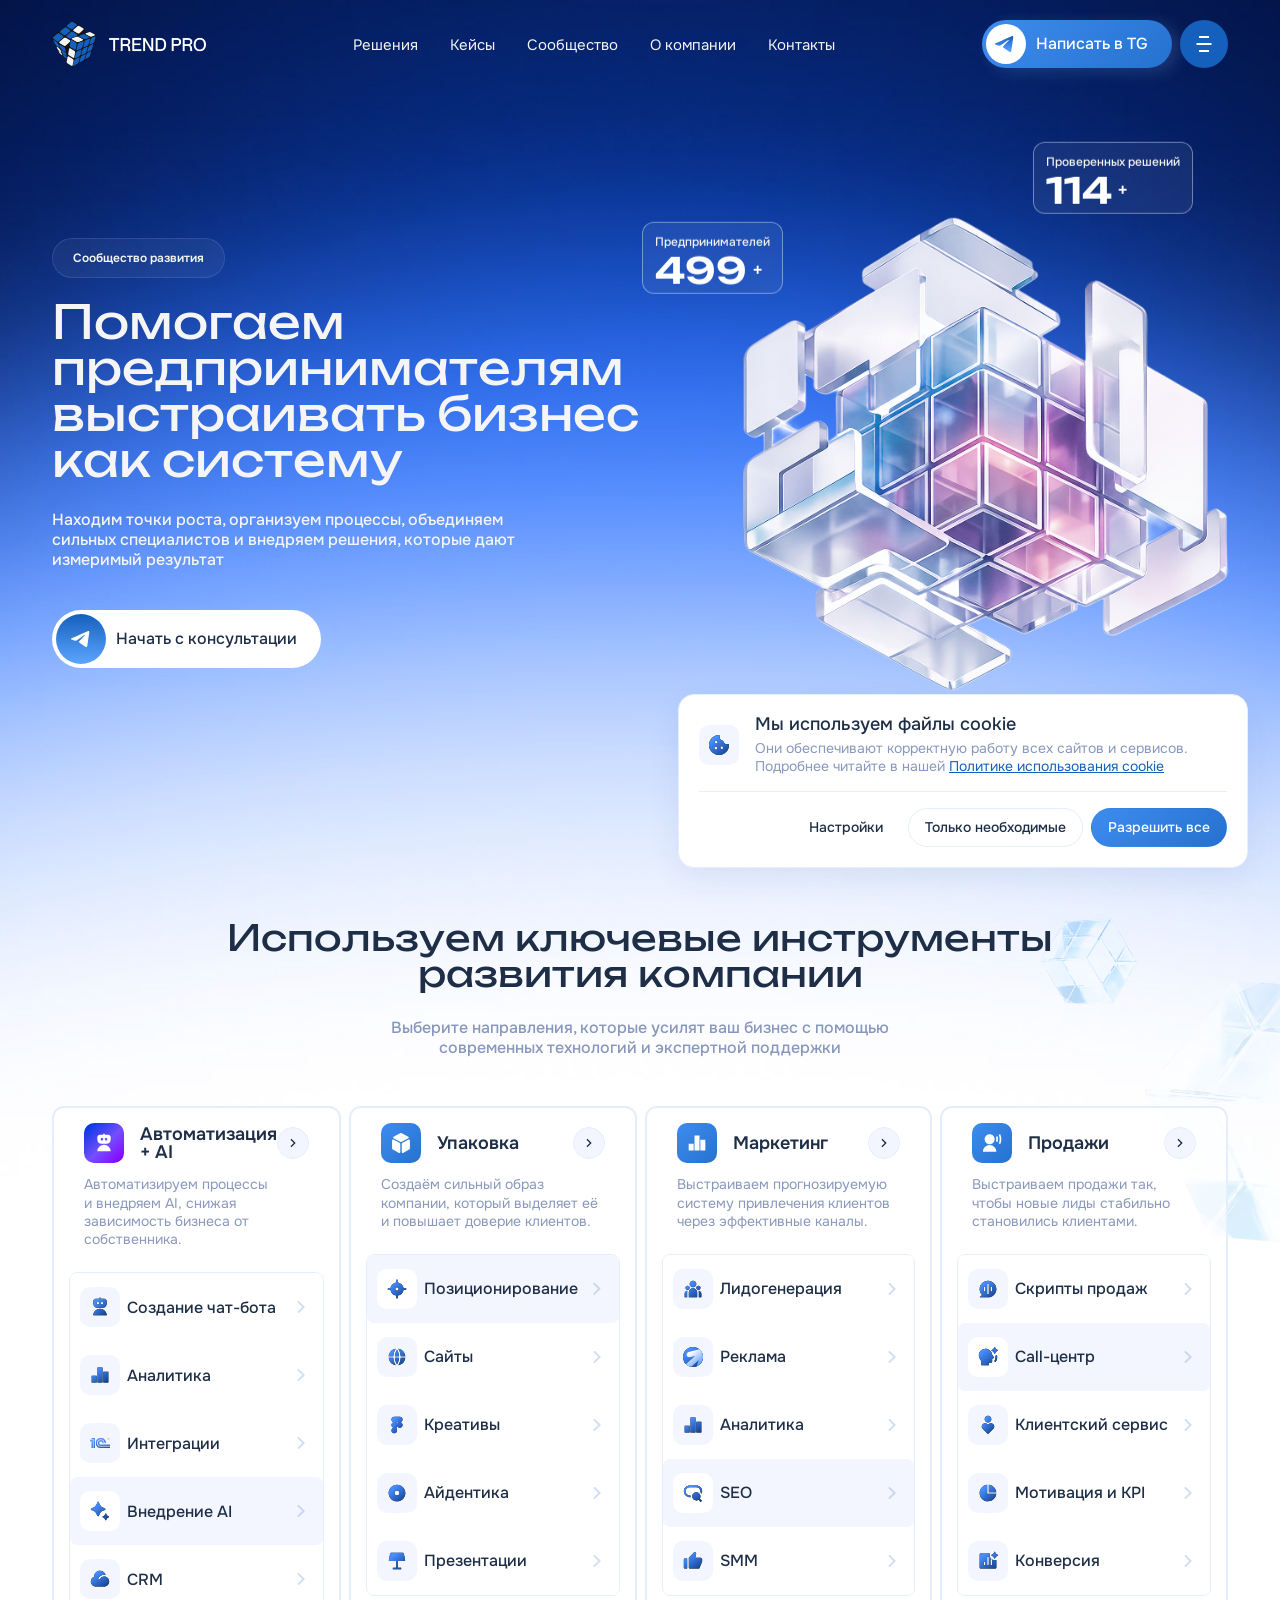
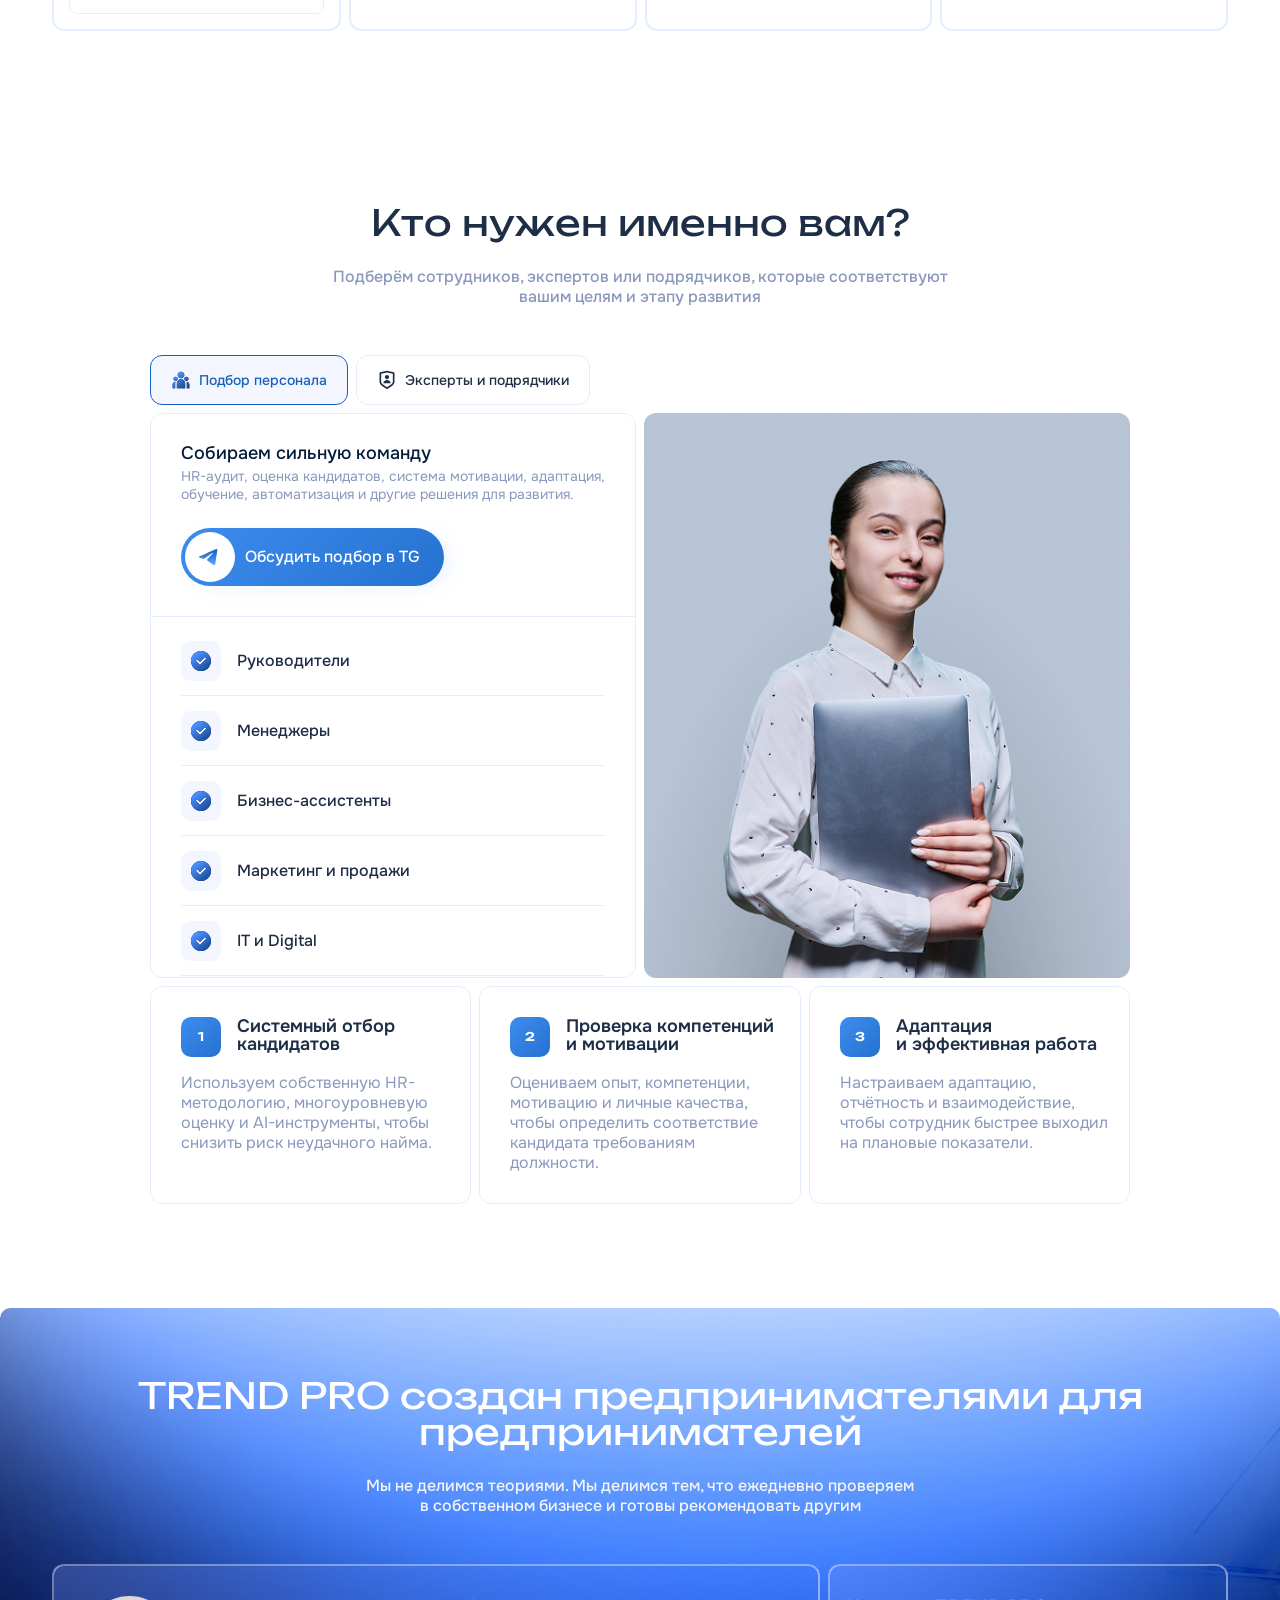
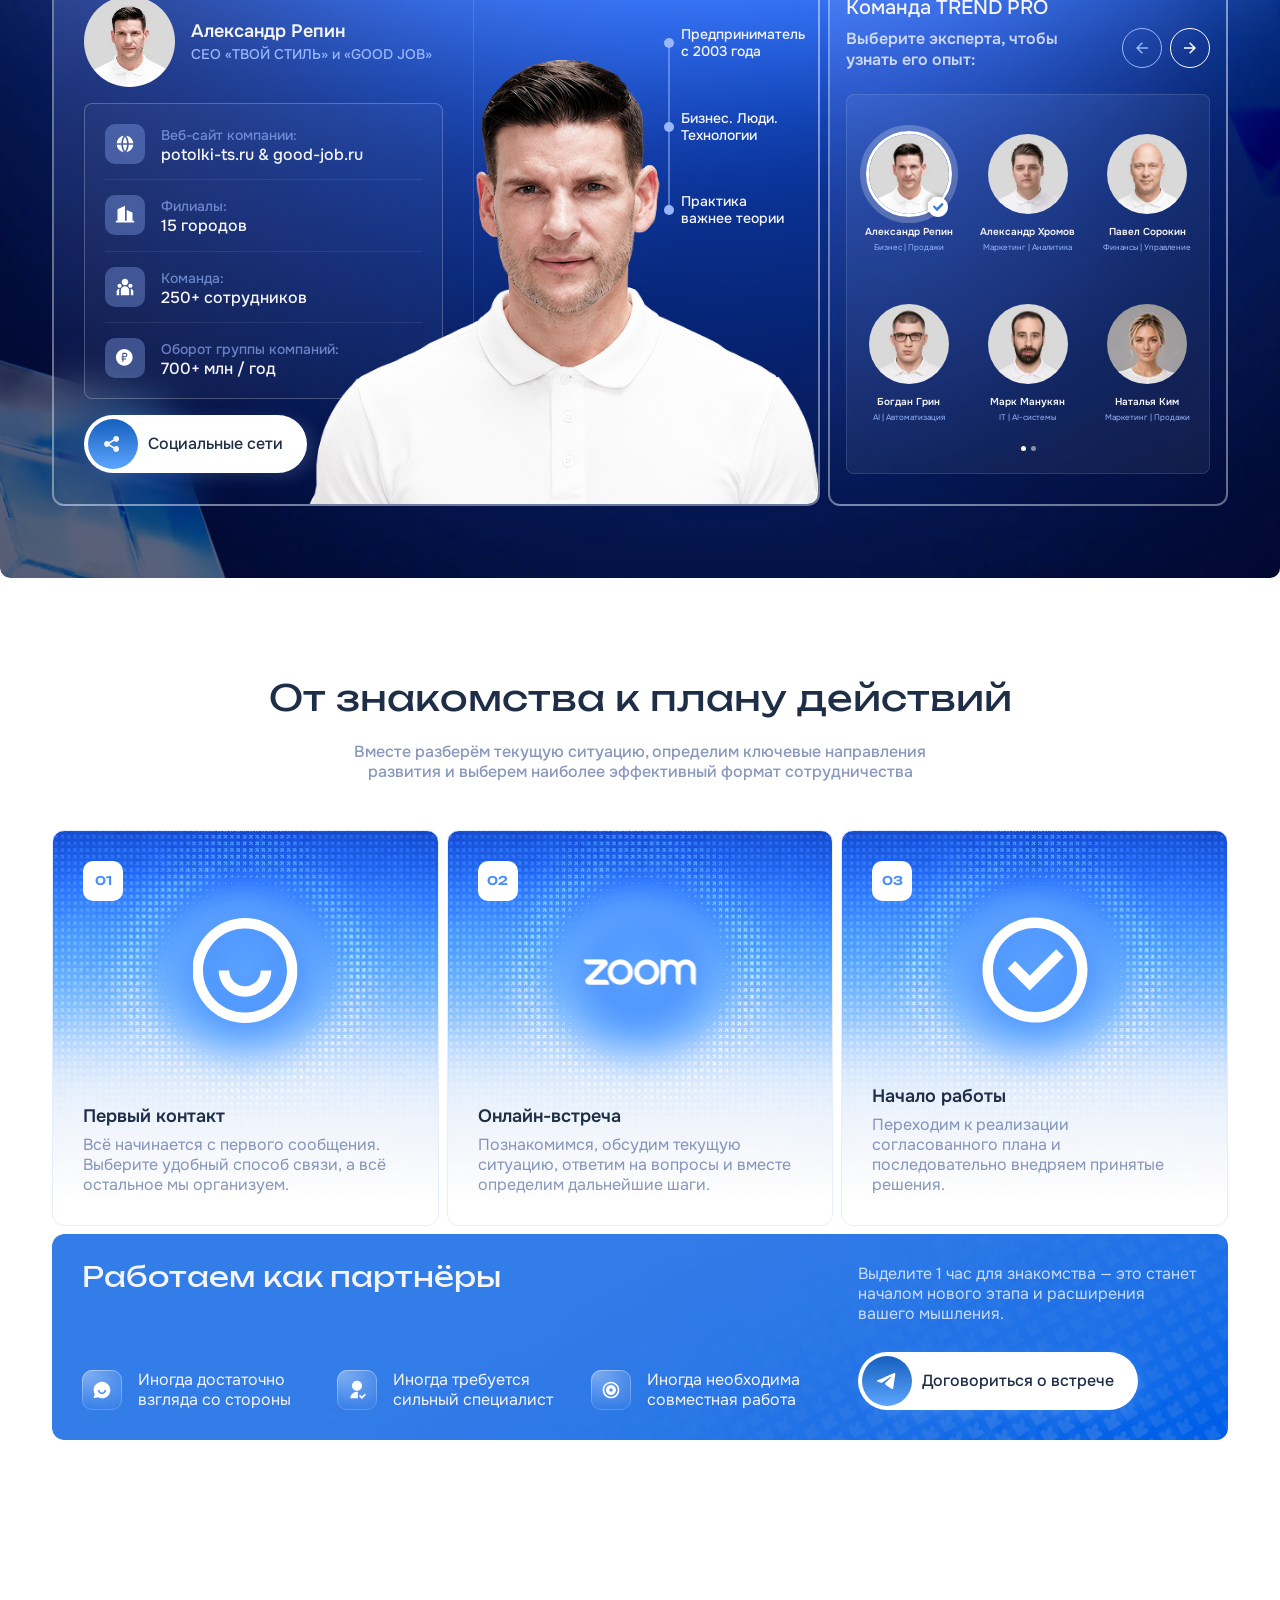
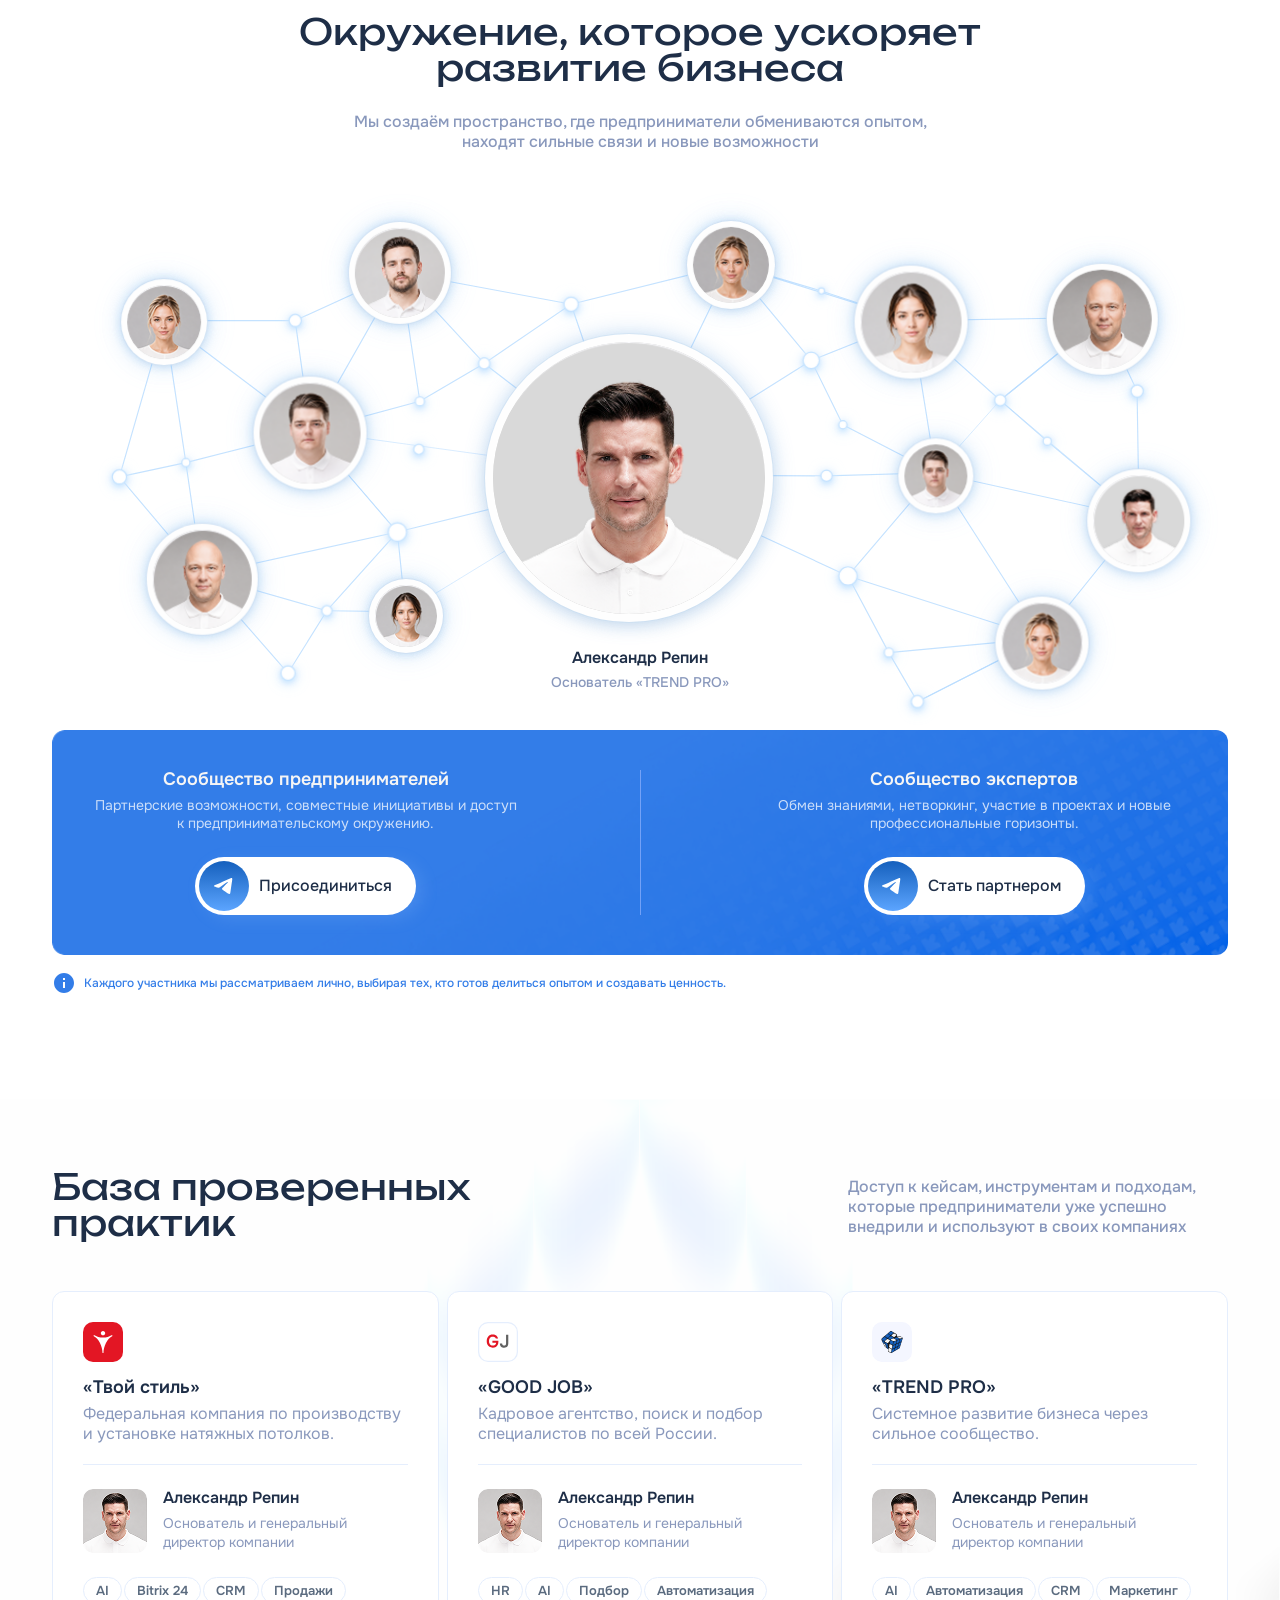
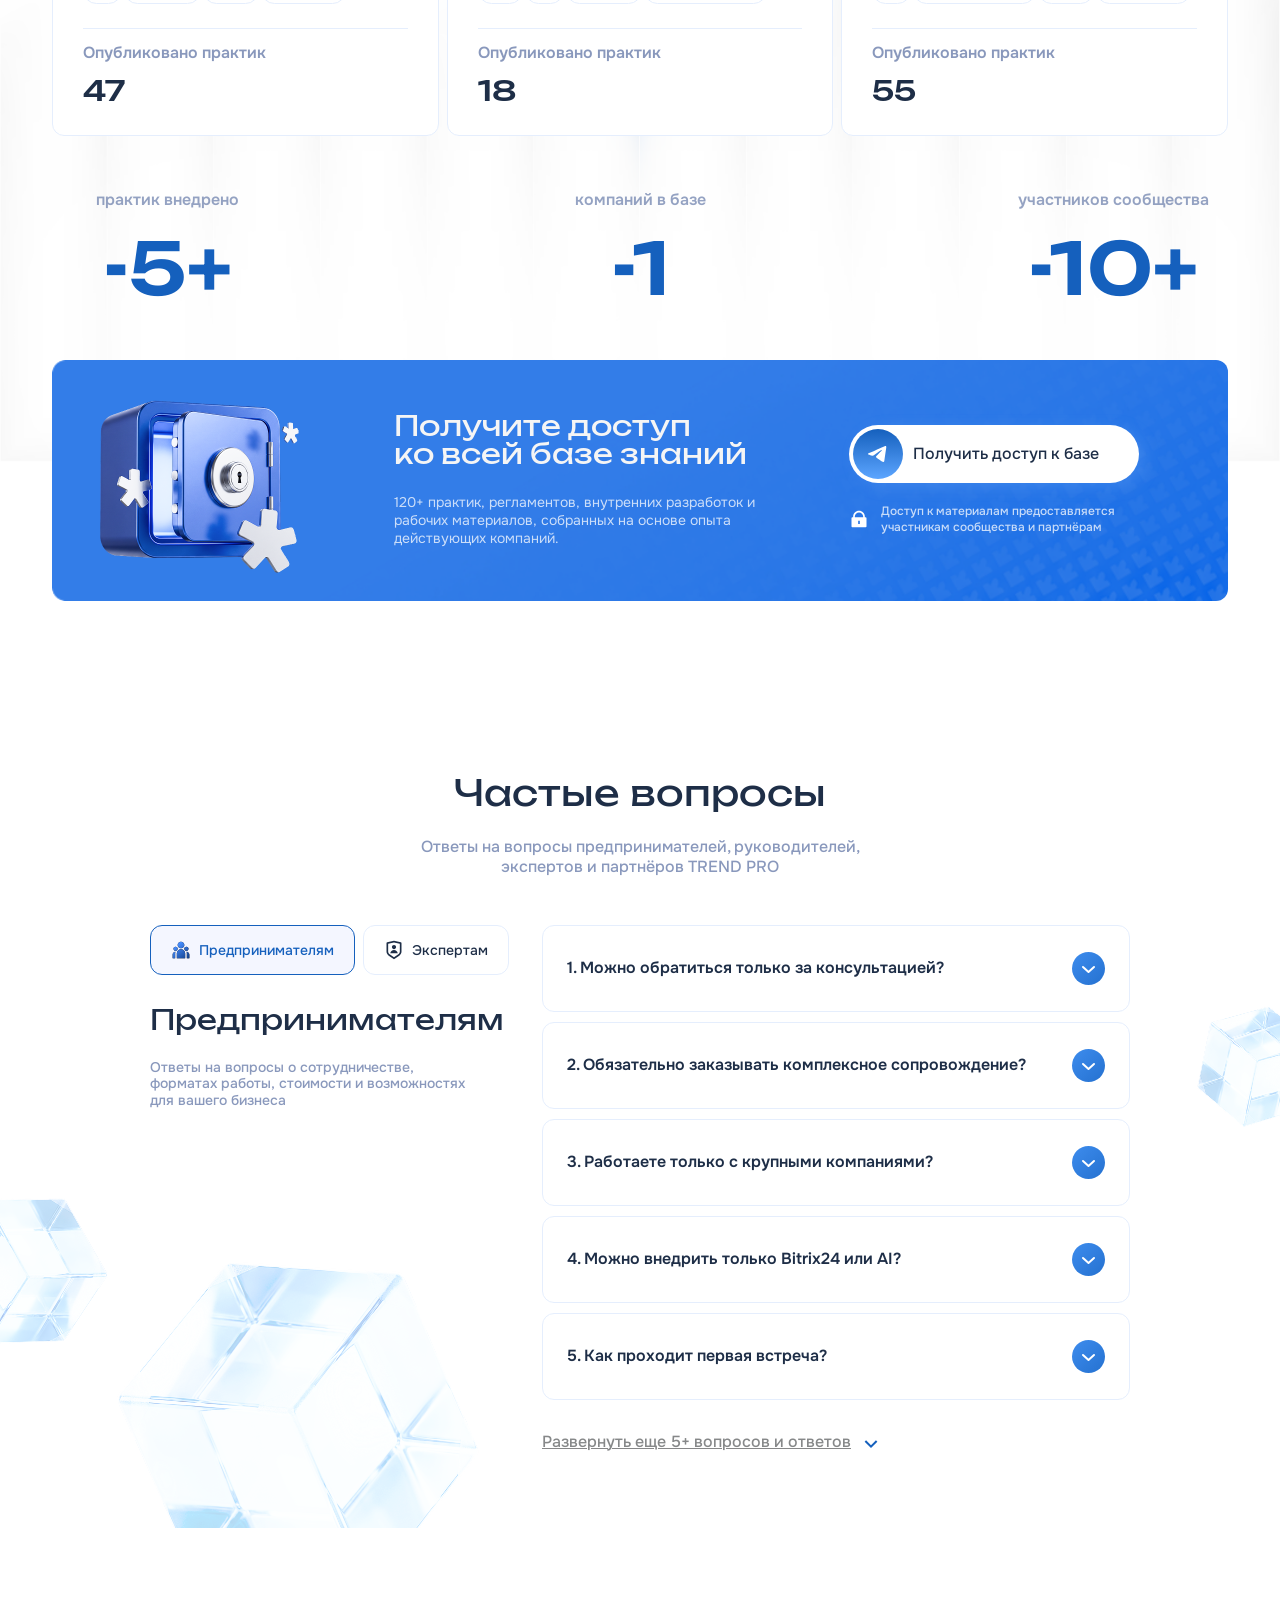
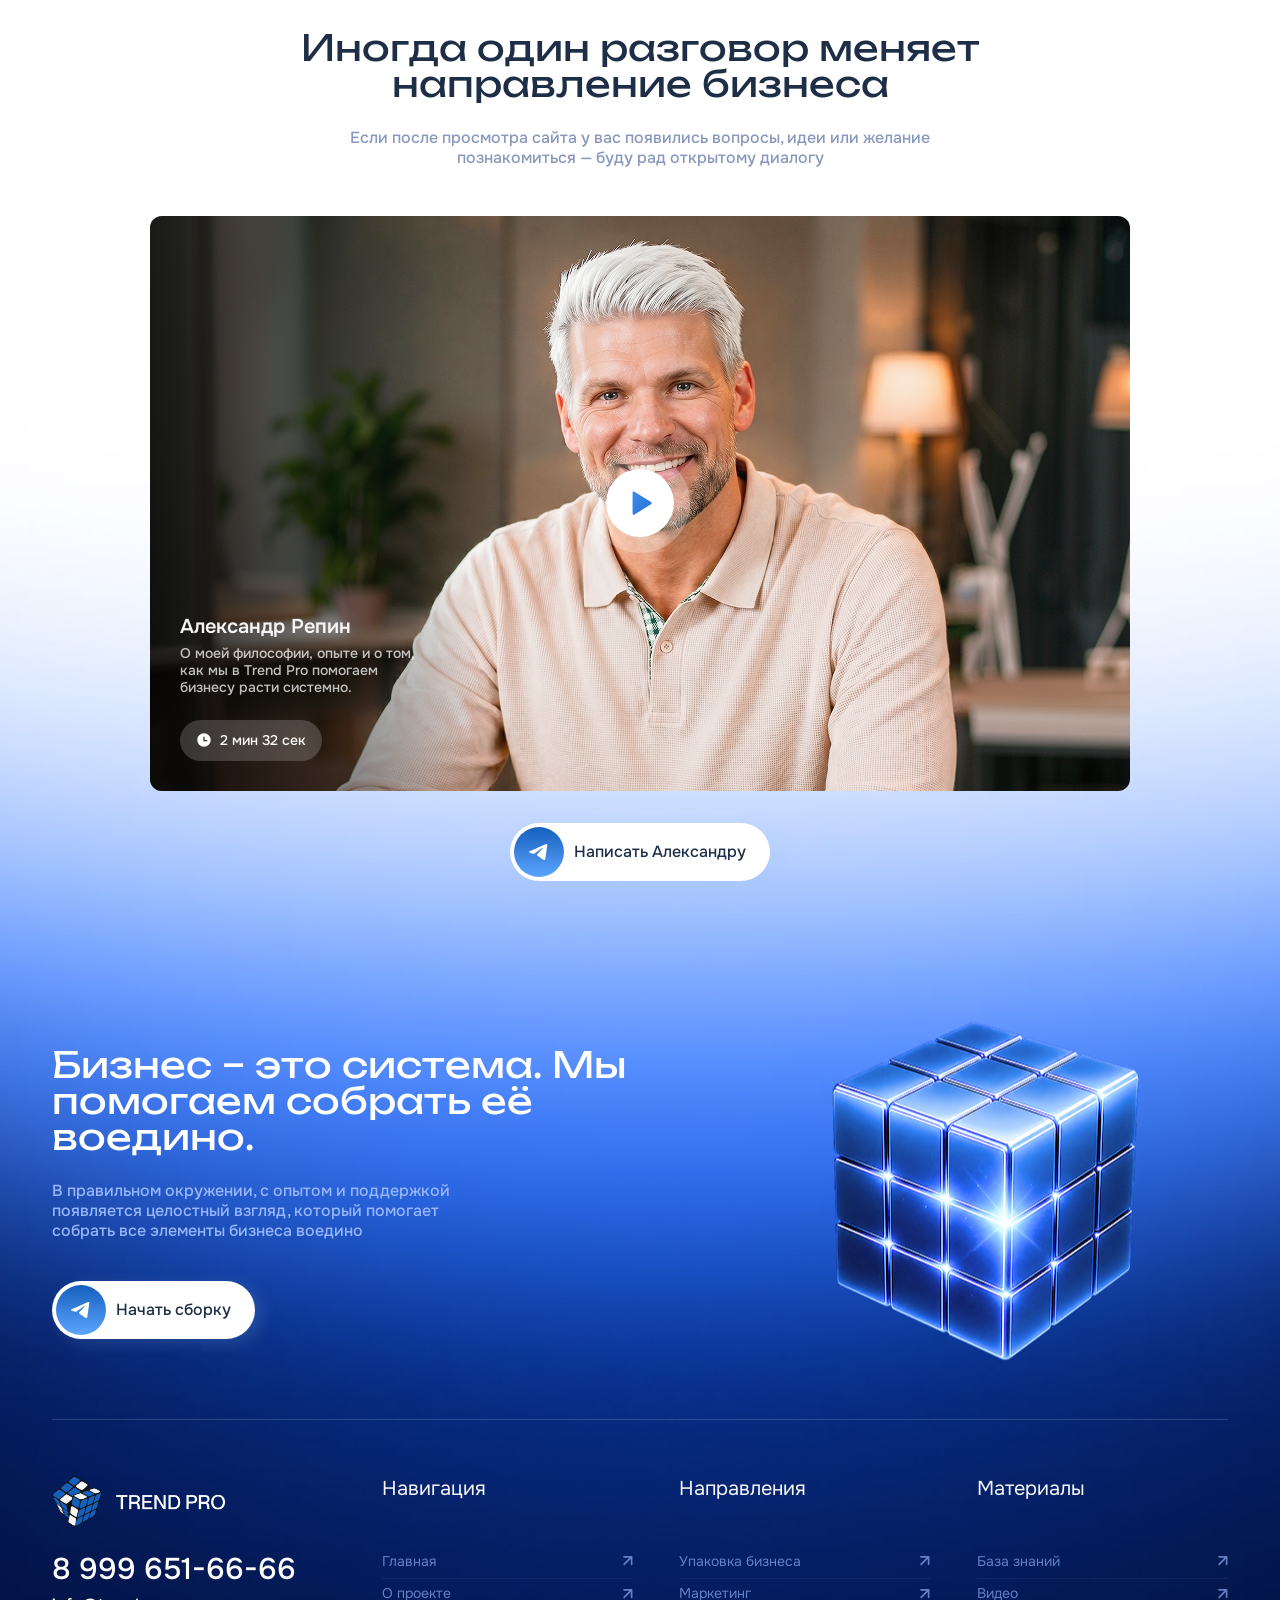
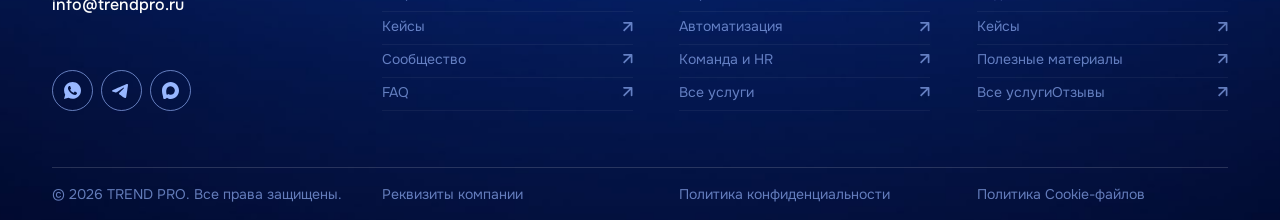
==== commit 89e34569: "я устал х6" ====
--- a/index.html
+++ b/index.html
@@ -331,6 +331,7 @@
                 />
               </svg>
             </div>
+
             Начать с консультации
           </a>
 
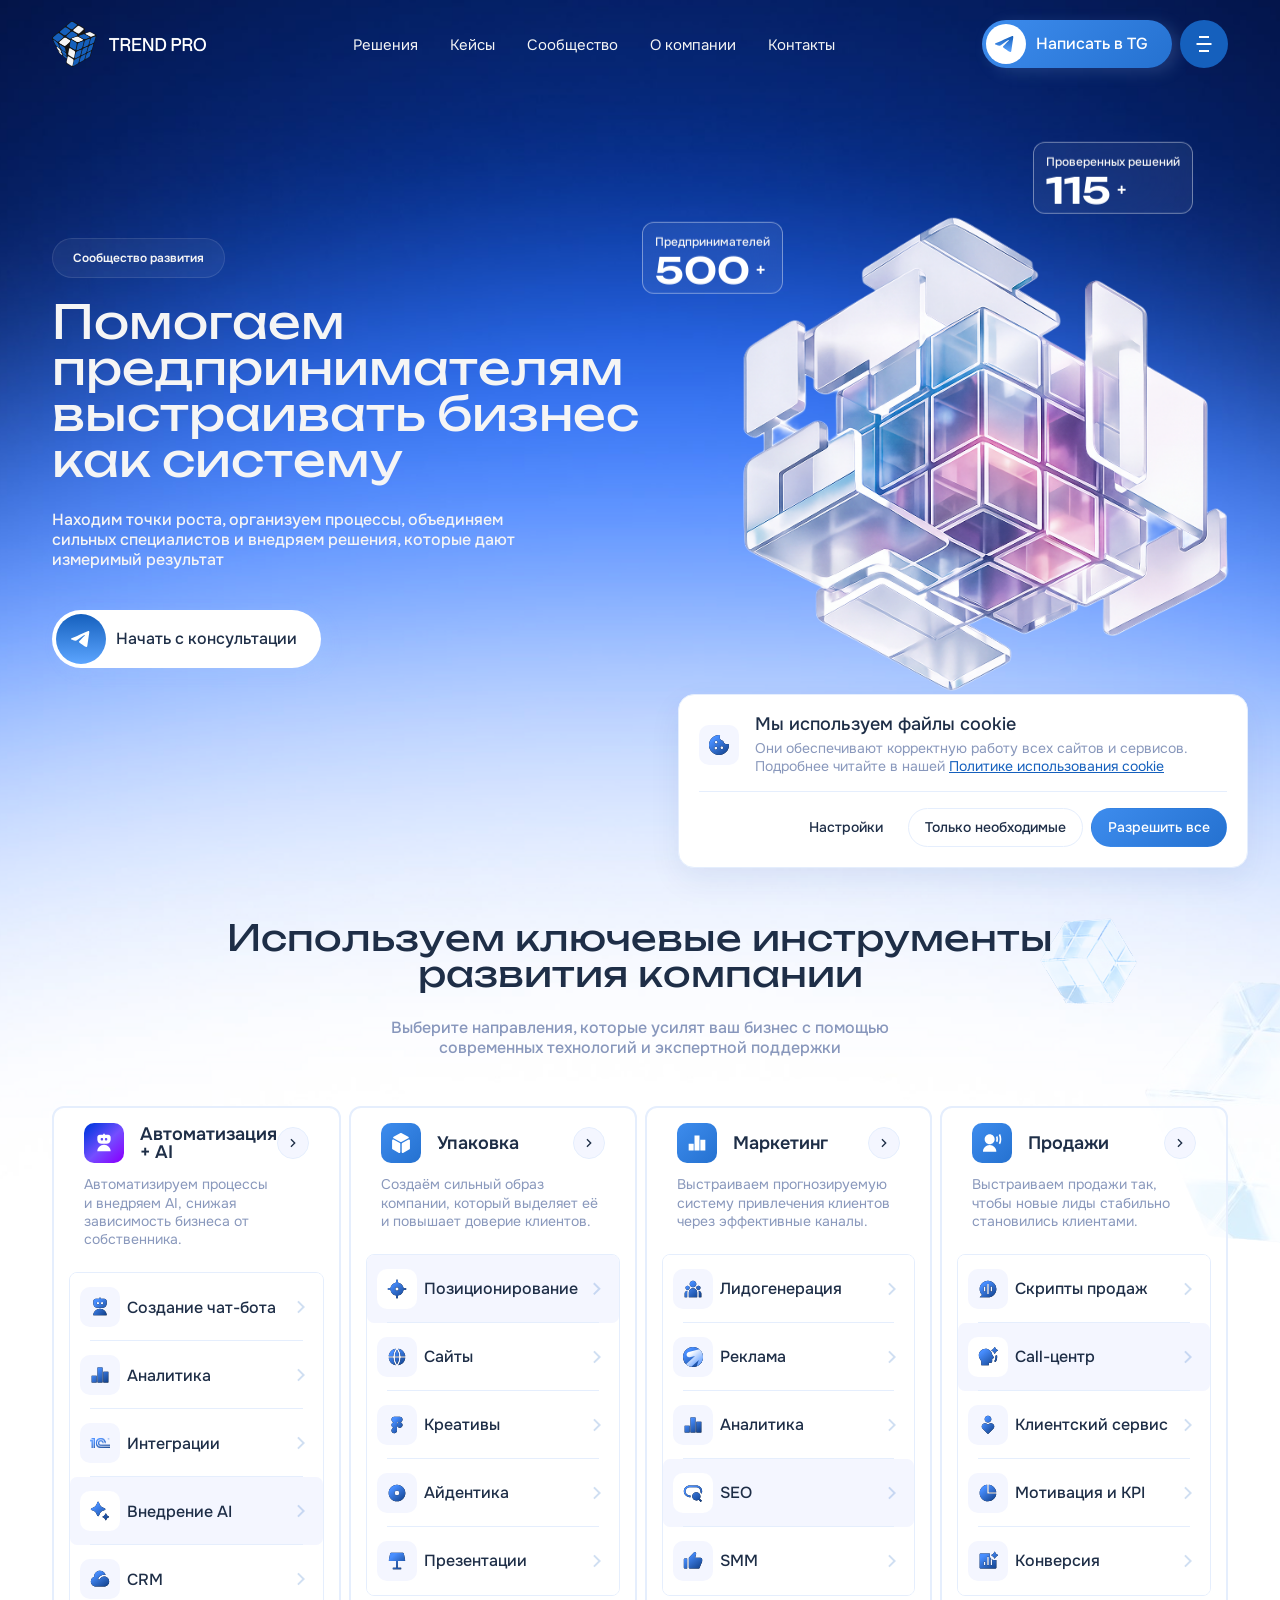
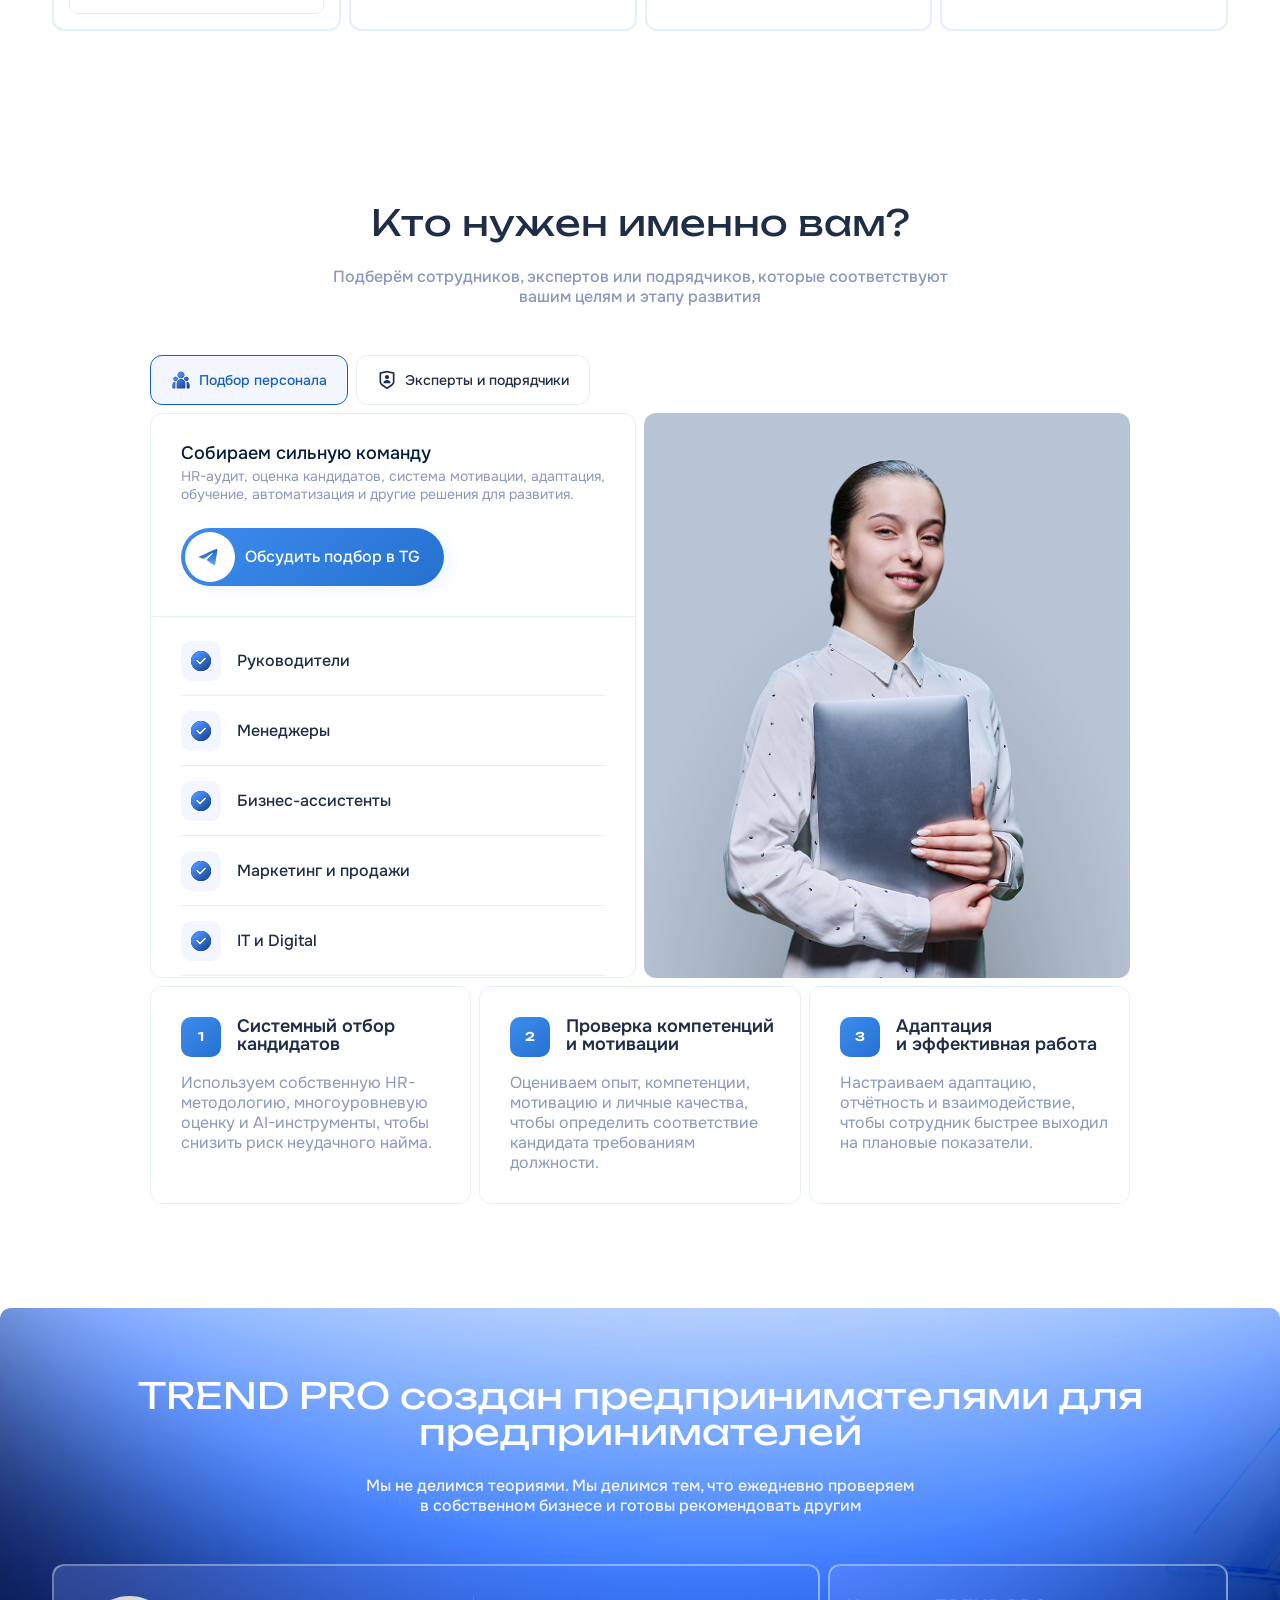
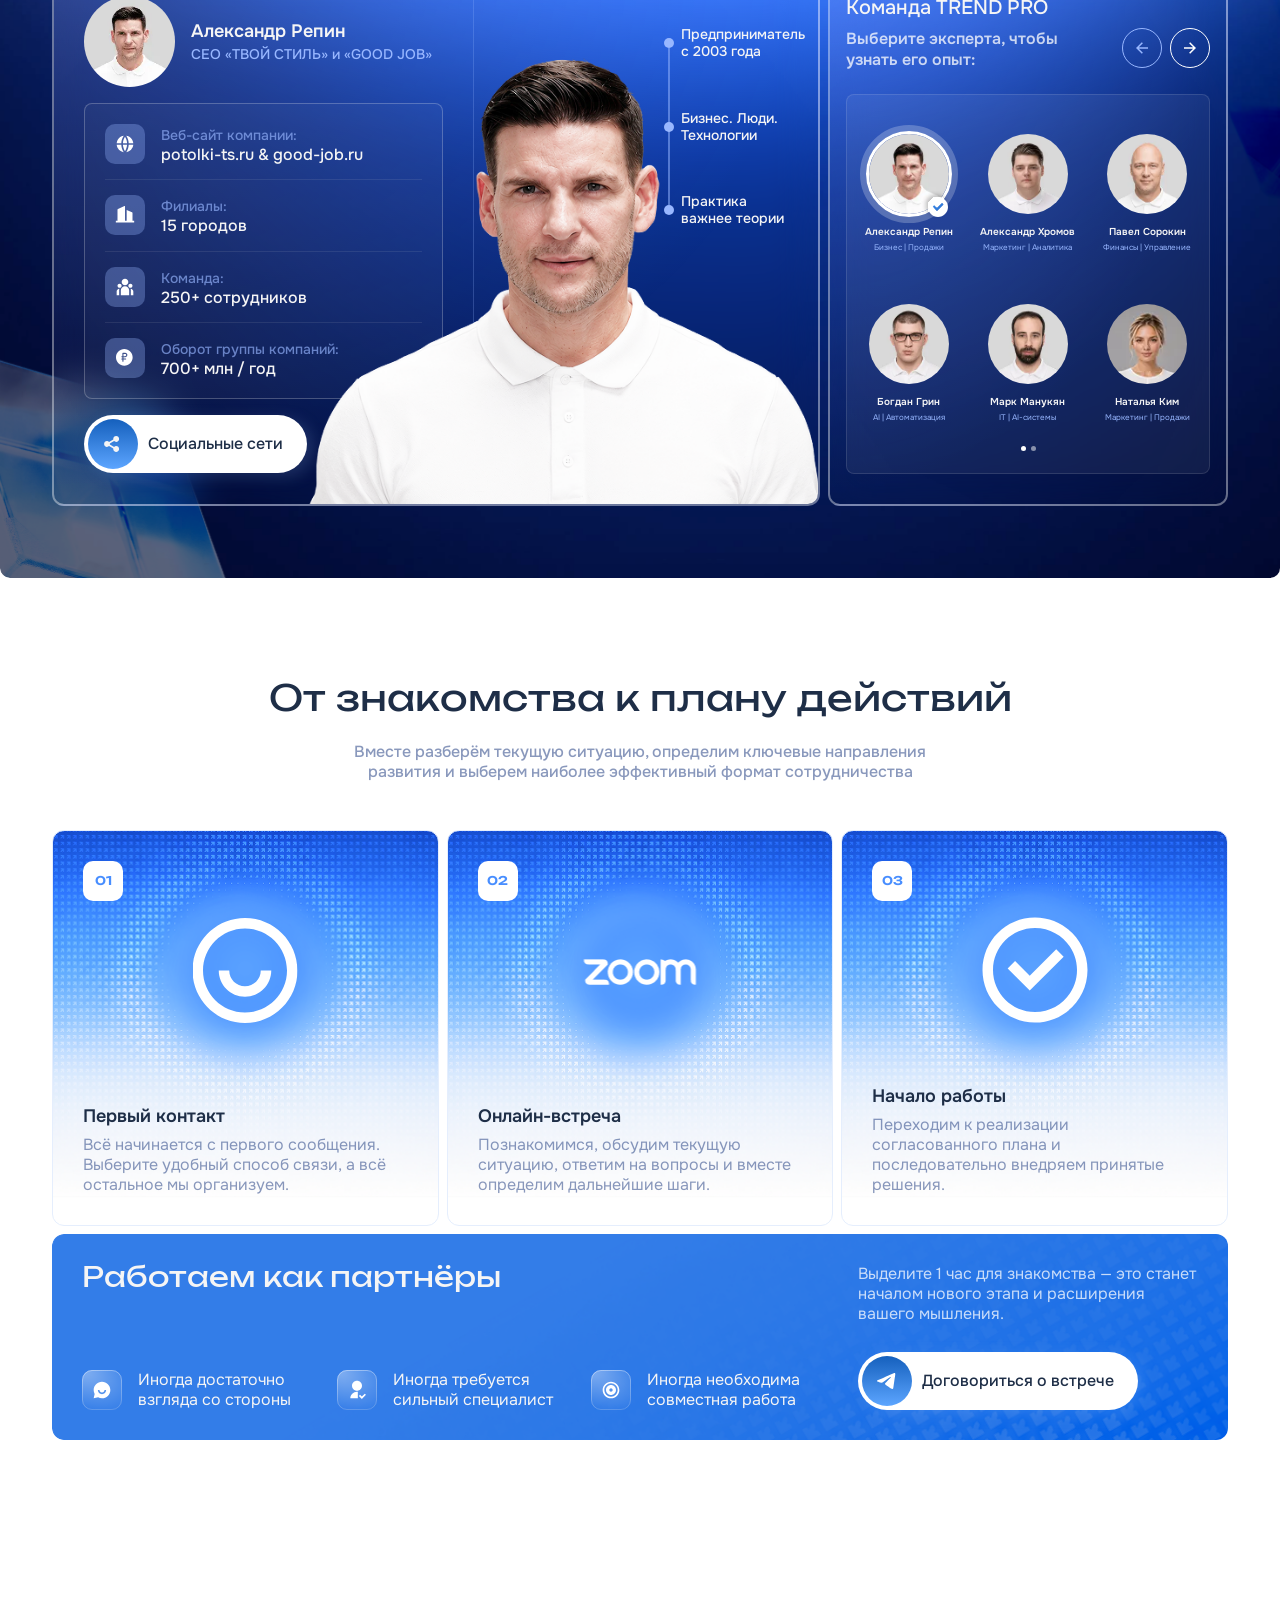
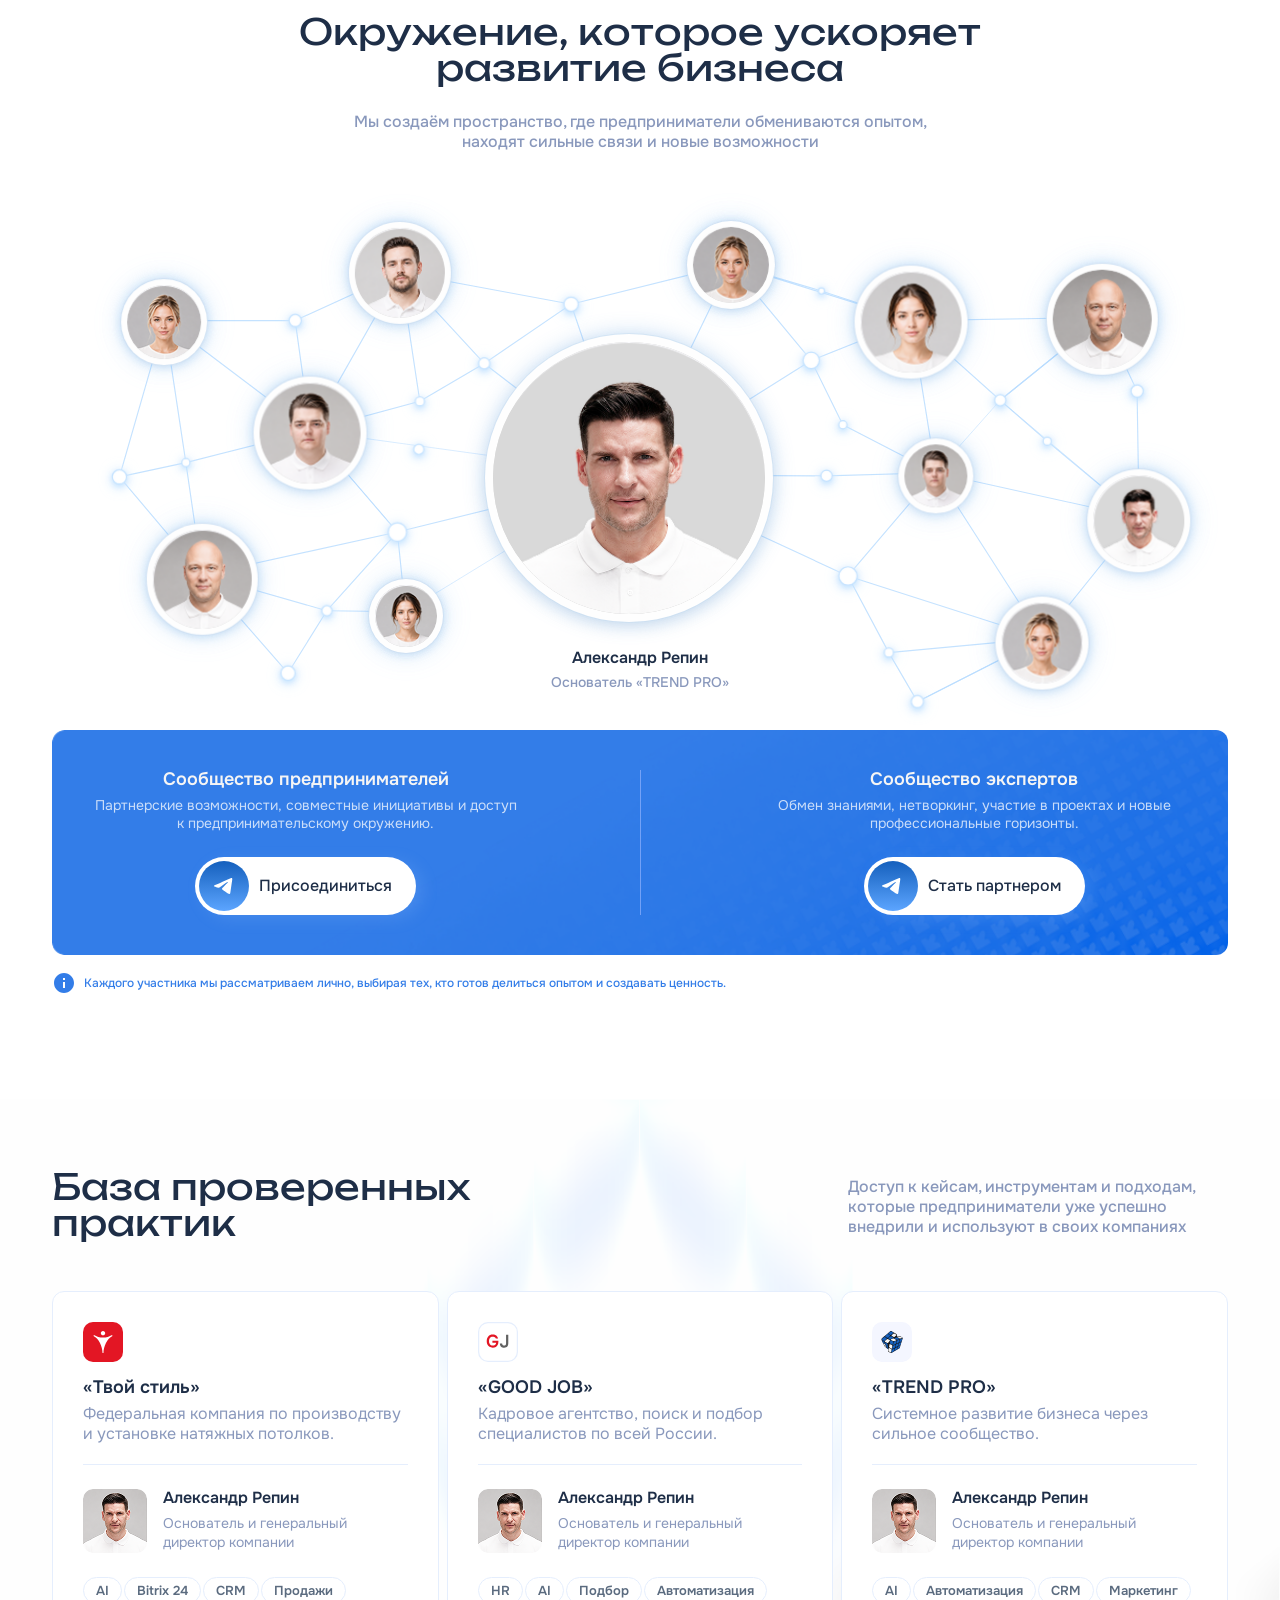
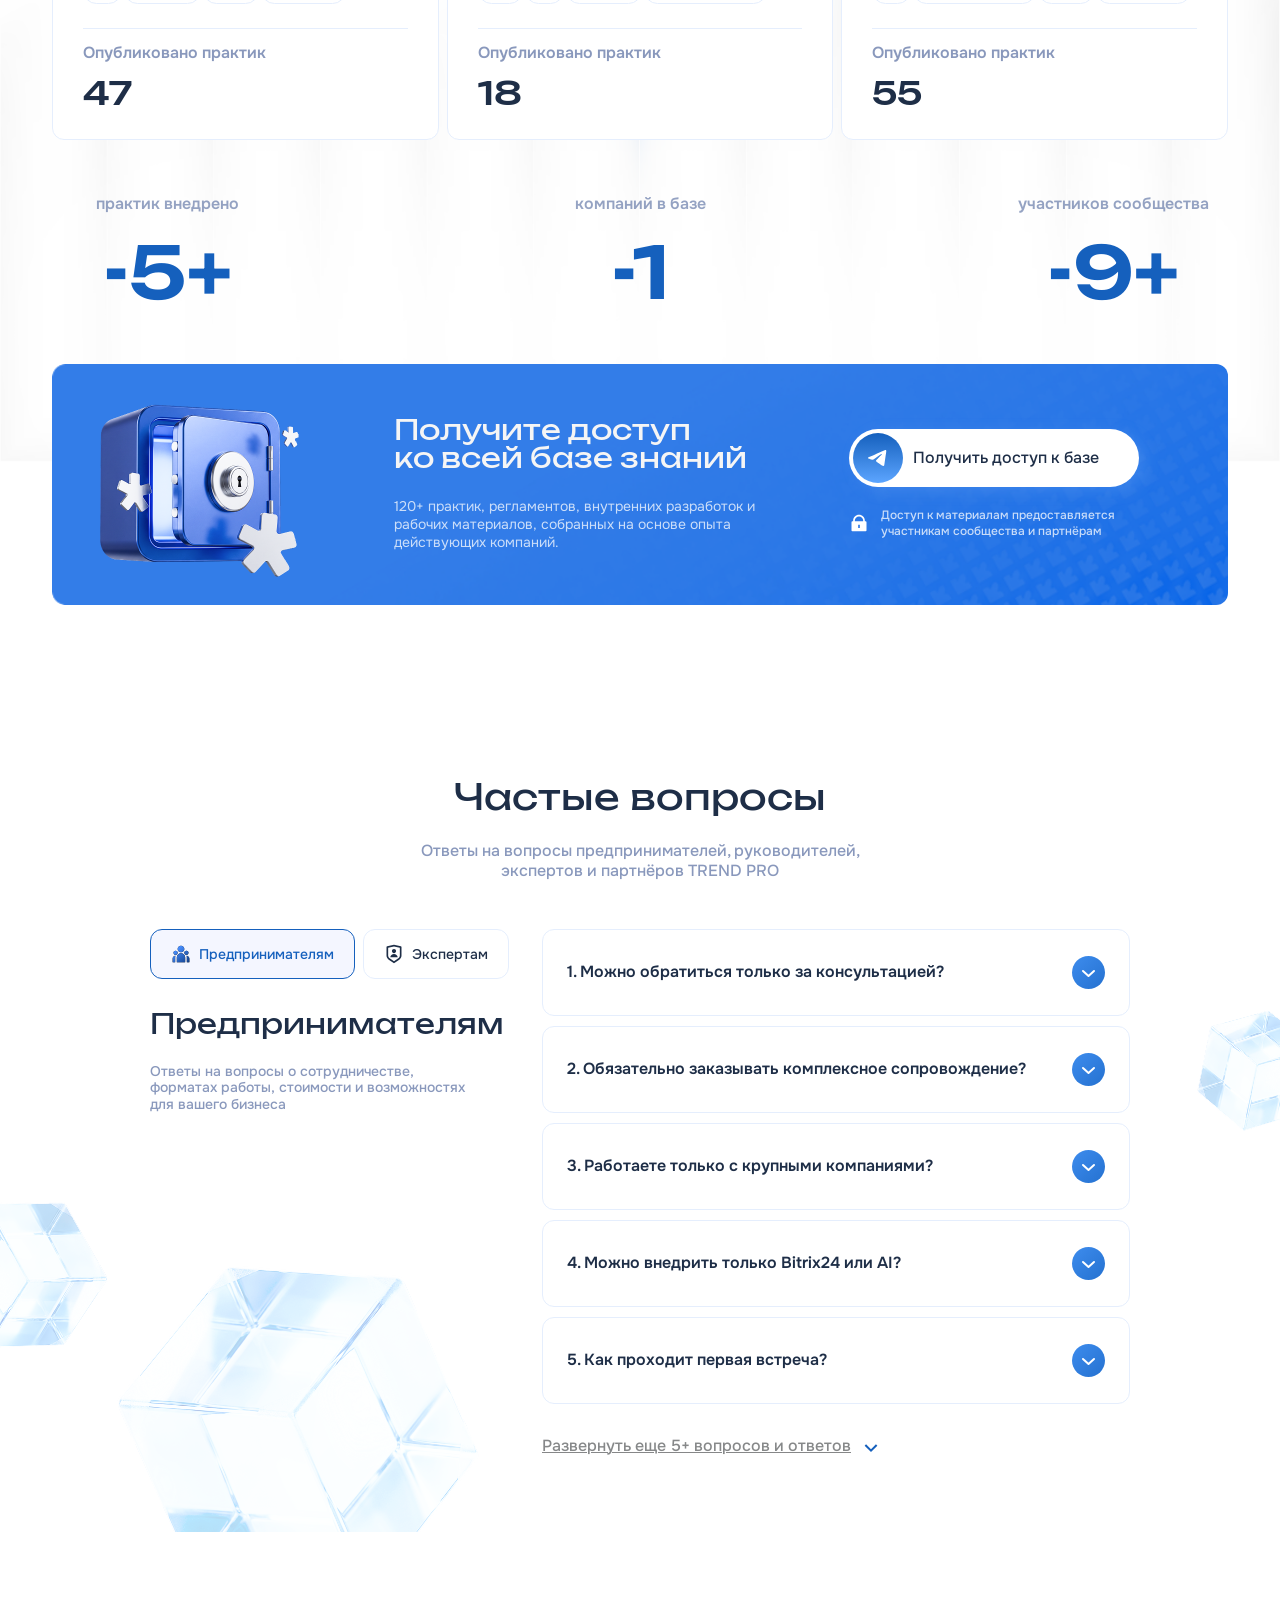
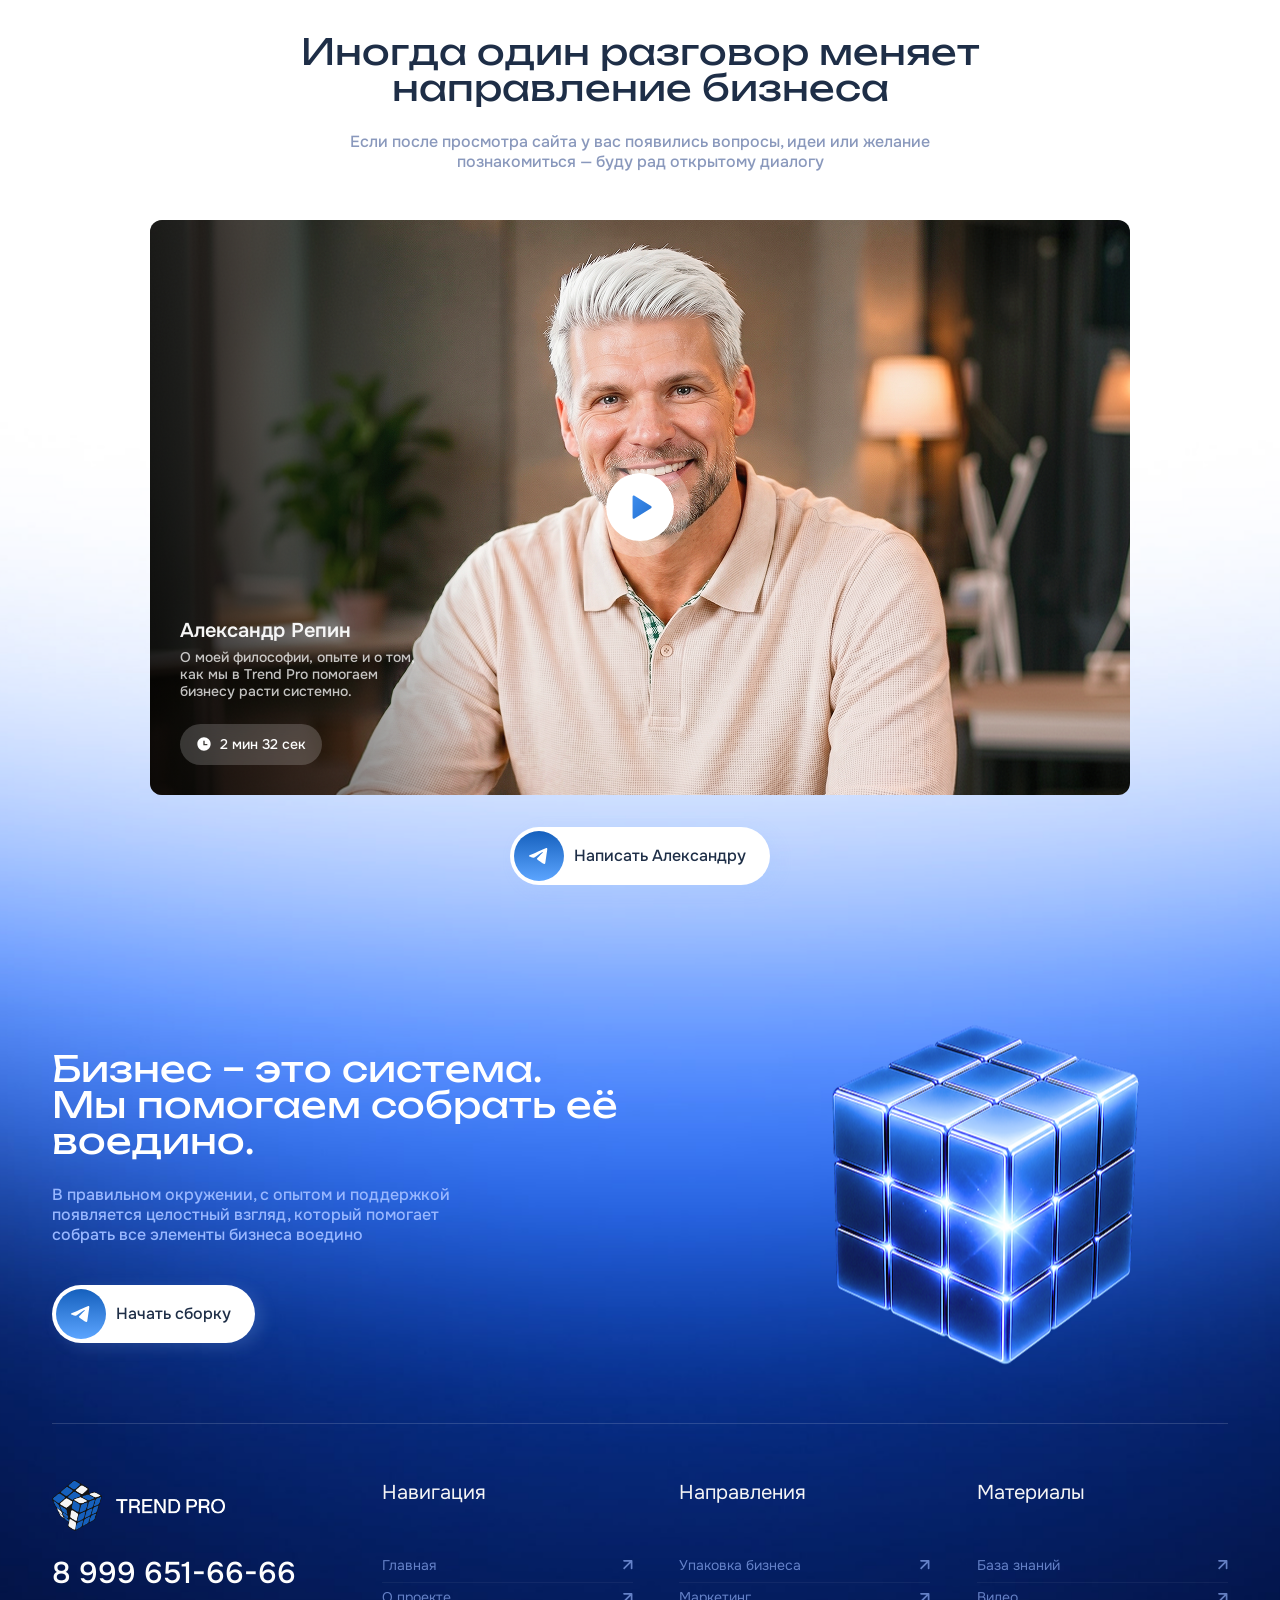
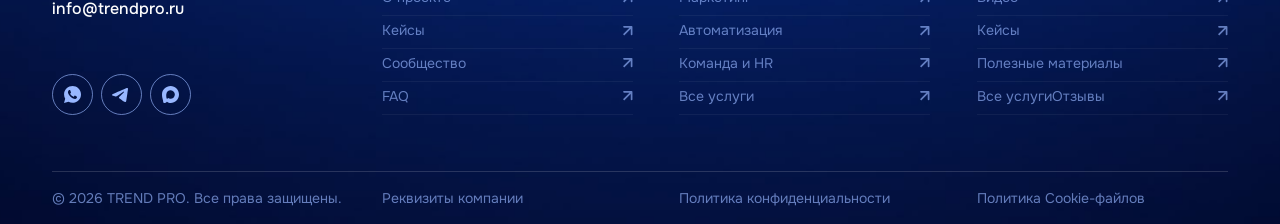
==== commit 3e4836cd: "Я устал х6" ====
--- a/index.html
+++ b/index.html
@@ -119,8 +119,8 @@
                     <div class="icon">
                       <svg
                         xmlns="http://www.w3.org/2000/svg"
-                        width="11"
-                        height="7"
+                        width="12"
+                        height="8"
                         viewBox="0 0 11 7"
                         fill="none"
                       >
@@ -169,8 +169,8 @@
                     <div class="icon">
                       <svg
                         xmlns="http://www.w3.org/2000/svg"
-                        width="11"
-                        height="7"
+                        width="12"
+                        height="8"
                         viewBox="0 0 11 7"
                         fill="none"
                       >
@@ -223,8 +223,8 @@
                     <div class="icon">
                       <svg
                         xmlns="http://www.w3.org/2000/svg"
-                        width="11"
-                        height="7"
+                        width="12"
+                        height="8"
                         viewBox="0 0 11 7"
                         fill="none"
                       >
@@ -2716,7 +2716,8 @@
               <h5>Сообщество экспертов</h5>
 
               <p>
-                Обмен знаниями, нетворкинг, участие в проектах и новые профессиональные горизонты.
+                Обмен знаниями, нетворкинг, участие в проектах и&nbsp;новые профессиональные
+                горизонты.
               </p>
 
               <a href="https://t.me/business_repin" target="_blank" class="primary-button">
@@ -2772,7 +2773,10 @@
 
                       <h5>«Твой cтиль»</h5>
 
-                      <p>Федеральная компания по производству и установке натяжных потолков.</p>
+                      <p>
+                        Федеральная компания по&nbsp;производству и&nbsp;установке натяжных
+                        потолков.
+                      </p>
                     </div>
 
                     <div class="card__worker worker">
@@ -2781,7 +2785,7 @@
 
                         <div class="worker__info">
                           <h6>Александр Репин</h6>
-                          <p>Основатель и генеральный директор компании</p>
+                          <p>Основатель и&nbsp;генеральный директор компании</p>
                         </div>
                       </div>
 
@@ -2829,7 +2833,7 @@
 
                       <h5>«GOOD JOB»</h5>
 
-                      <p>Кадровое агентство, поиск и подбор специалистов по всей России.</p>
+                      <p>Кадровое агентство, поиск и&nbsp;подбор специалистов по всей России.</p>
                     </div>
 
                     <div class="card__worker worker">
@@ -2838,7 +2842,7 @@
 
                         <div class="worker__info">
                           <h6>Александр Репин</h6>
-                          <p>Основатель и генеральный директор компании</p>
+                          <p>Основатель и&nbsp;генеральный директор компании</p>
                         </div>
                       </div>
 
@@ -3945,7 +3949,7 @@
 
       <section class="final">
         <div class="final__container container">
-          <h2>Бизнес – это система. Мы помогаем собрать её воедино.</h2>
+          <h2>Бизнес – это система. Мы&nbsp;помогаем собрать её воедино.</h2>
 
           <p class="subtitle">
             В правильном окружении, с&nbsp;опытом и&nbsp;поддержкой появляется целостный взгляд,
@@ -4012,8 +4016,8 @@
             <h3>Работаем над&nbsp;обновлением страницы</h3>
 
             <p>
-              Подробная страница об услуге скоро появится. А пока расскажите о своей задаче —
-              обсудим детали и предложим решение.
+              Подробная страница об&nbsp;услуге скоро появится. А&nbsp;пока расскажите о&nbsp;своей
+              задаче — обсудим детали и&nbsp;предложим решение.
             </p>
 
             <a href="https://t.me/business_repin" target="_blank" class="secondary-button">
@@ -4044,7 +4048,7 @@
                   </defs>
                 </svg>
               </div>
-              <span> Написать в Telegram</span>
+              <span> Написать в&nbsp;Telegram</span>
             </a>
           </div>
 
@@ -4134,14 +4138,16 @@
           </div>
 
           <nav class="footer__nav nav">
-            <div class="accordion">
+            <h4>Навигация</h4>
+
+            <div class="accordion accordion-mobile">
               <button class="accordion__button">
-                Навигация
+                Главная
                 <div class="icon">
                   <svg
                     xmlns="http://www.w3.org/2000/svg"
-                    width="11"
-                    height="7"
+                    width="12"
+                    height="8"
                     viewBox="0 0 11 7"
                     fill="none"
                   >
@@ -4157,27 +4163,7 @@
                 <ul class="nav__list list">
                   <li class="list__item">
                     <a href="">
-                      Главная
-
-                      <svg
-                        width="10"
-                        height="10"
-                        viewBox="0 0 10 10"
-                        fill="none"
-                        xmlns="http://www.w3.org/2000/svg"
-                      >
-                        <path
-                          d="M9.45059 0.84961C9.45059 0.380168 9.07003 -0.00039025 8.60059 -0.000390438L0.950586 -0.000390803C0.481144 -0.000390485 0.100586 0.380167 0.100586 0.849609C0.100586 1.31905 0.481144 1.69961 0.950586 1.69961L7.75059 1.69961L7.75059 8.49961C7.75059 8.96905 8.13114 9.34961 8.60059 9.34961C9.07003 9.34961 9.45059 8.96905 9.45059 8.49961L9.45059 0.84961ZM0.600586 8.84961L1.20163 9.45065L9.20163 1.45065L8.60059 0.84961L7.99955 0.248569L-0.000454833 8.24857L0.600586 8.84961Z"
-                          fill="#98B7FF"
-                          fill-opacity="0.65"
-                        />
-                      </svg>
-                    </a>
-                  </li>
-
-                  <li class="list__item">
-                    <a href="">
-                      О проекте
+                      О&nbsp;проекте
 
                       <svg
                         width="10"
@@ -4257,14 +4243,137 @@
               </div>
             </div>
 
+            <div class="accordion accordion-desktop">
+              <button class="accordion__button">
+                Навигация
+                <div class="icon">
+                  <svg
+                    xmlns="http://www.w3.org/2000/svg"
+                    width="12"
+                    height="8"
+                    viewBox="0 0 11 7"
+                    fill="none"
+                  >
+                    <path
+                      d="M5.30326 4.12477L9.42809 0L10.6066 1.17851L5.30326 6.48185L0 1.17851L1.17851 0L5.30326 4.12477Z"
+                      fill="#F5F5F5"
+                    />
+                  </svg>
+                </div>
+              </button>
+
+              <div class="accordion__content">
+                <ul class="nav__list list">
+                  <li class="list__item">
+                    <a href="">
+                      Главная
+
+                      <svg
+                        width="10"
+                        height="10"
+                        viewBox="0 0 10 10"
+                        fill="none"
+                        xmlns="http://www.w3.org/2000/svg"
+                      >
+                        <path
+                          d="M9.45059 0.84961C9.45059 0.380168 9.07003 -0.00039025 8.60059 -0.000390438L0.950586 -0.000390803C0.481144 -0.000390485 0.100586 0.380167 0.100586 0.849609C0.100586 1.31905 0.481144 1.69961 0.950586 1.69961L7.75059 1.69961L7.75059 8.49961C7.75059 8.96905 8.13114 9.34961 8.60059 9.34961C9.07003 9.34961 9.45059 8.96905 9.45059 8.49961L9.45059 0.84961ZM0.600586 8.84961L1.20163 9.45065L9.20163 1.45065L8.60059 0.84961L7.99955 0.248569L-0.000454833 8.24857L0.600586 8.84961Z"
+                          fill="#98B7FF"
+                          fill-opacity="0.65"
+                        />
+                      </svg>
+                    </a>
+                  </li>
+
+                  <li class="list__item">
+                    <a href="">
+                      О&nbsp;проекте
+
+                      <svg
+                        width="10"
+                        height="10"
+                        viewBox="0 0 10 10"
+                        fill="none"
+                        xmlns="http://www.w3.org/2000/svg"
+                      >
+                        <path
+                          d="M9.45059 0.84961C9.45059 0.380168 9.07003 -0.00039025 8.60059 -0.000390438L0.950586 -0.000390803C0.481144 -0.000390485 0.100586 0.380167 0.100586 0.849609C0.100586 1.31905 0.481144 1.69961 0.950586 1.69961L7.75059 1.69961L7.75059 8.49961C7.75059 8.96905 8.13114 9.34961 8.60059 9.34961C9.07003 9.34961 9.45059 8.96905 9.45059 8.49961L9.45059 0.84961ZM0.600586 8.84961L1.20163 9.45065L9.20163 1.45065L8.60059 0.84961L7.99955 0.248569L-0.000454833 8.24857L0.600586 8.84961Z"
+                          fill="#98B7FF"
+                          fill-opacity="0.65"
+                        />
+                      </svg>
+                    </a>
+                  </li>
+
+                  <li class="list__item">
+                    <a href="">
+                      Кейсы
+                      <svg
+                        width="10"
+                        height="10"
+                        viewBox="0 0 10 10"
+                        fill="none"
+                        xmlns="http://www.w3.org/2000/svg"
+                      >
+                        <path
+                          d="M9.45059 0.84961C9.45059 0.380168 9.07003 -0.00039025 8.60059 -0.000390438L0.950586 -0.000390803C0.481144 -0.000390485 0.100586 0.380167 0.100586 0.849609C0.100586 1.31905 0.481144 1.69961 0.950586 1.69961L7.75059 1.69961L7.75059 8.49961C7.75059 8.96905 8.13114 9.34961 8.60059 9.34961C9.07003 9.34961 9.45059 8.96905 9.45059 8.49961L9.45059 0.84961ZM0.600586 8.84961L1.20163 9.45065L9.20163 1.45065L8.60059 0.84961L7.99955 0.248569L-0.000454833 8.24857L0.600586 8.84961Z"
+                          fill="#98B7FF"
+                          fill-opacity="0.65"
+                        />
+                      </svg>
+                    </a>
+                  </li>
+
+                  <li class="list__item">
+                    <a href="">
+                      Сообщество
+
+                      <svg
+                        width="10"
+                        height="10"
+                        viewBox="0 0 10 10"
+                        fill="none"
+                        xmlns="http://www.w3.org/2000/svg"
+                      >
+                        <path
+                          d="M9.45059 0.84961C9.45059 0.380168 9.07003 -0.00039025 8.60059 -0.000390438L0.950586 -0.000390803C0.481144 -0.000390485 0.100586 0.380167 0.100586 0.849609C0.100586 1.31905 0.481144 1.69961 0.950586 1.69961L7.75059 1.69961L7.75059 8.49961C7.75059 8.96905 8.13114 9.34961 8.60059 9.34961C9.07003 9.34961 9.45059 8.96905 9.45059 8.49961L9.45059 0.84961ZM0.600586 8.84961L1.20163 9.45065L9.20163 1.45065L8.60059 0.84961L7.99955 0.248569L-0.000454833 8.24857L0.600586 8.84961Z"
+                          fill="#98B7FF"
+                          fill-opacity="0.65"
+                        />
+                      </svg>
+                    </a>
+                  </li>
+
+                  <li class="list__item">
+                    <a href="">
+                      FAQ
+
+                      <svg
+                        width="10"
+                        height="10"
+                        viewBox="0 0 10 10"
+                        fill="none"
+                        xmlns="http://www.w3.org/2000/svg"
+                      >
+                        <path
+                          d="M9.45059 0.84961C9.45059 0.380168 9.07003 -0.00039025 8.60059 -0.000390438L0.950586 -0.000390803C0.481144 -0.000390485 0.100586 0.380167 0.100586 0.849609C0.100586 1.31905 0.481144 1.69961 0.950586 1.69961L7.75059 1.69961L7.75059 8.49961C7.75059 8.96905 8.13114 9.34961 8.60059 9.34961C9.07003 9.34961 9.45059 8.96905 9.45059 8.49961L9.45059 0.84961ZM0.600586 8.84961L1.20163 9.45065L9.20163 1.45065L8.60059 0.84961L7.99955 0.248569L-0.000454833 8.24857L0.600586 8.84961Z"
+                          fill="#98B7FF"
+                          fill-opacity="0.65"
+                        />
+                      </svg>
+                    </a>
+                  </li>
+                </ul>
+              </div>
+            </div>
+
             <div class="accordion">
               <button class="accordion__button">
                 Направления
                 <div class="icon">
                   <svg
                     xmlns="http://www.w3.org/2000/svg"
-                    width="11"
-                    height="7"
+                    width="12"
+                    height="8"
                     viewBox="0 0 11 7"
                     fill="none"
                   >
@@ -4339,7 +4448,7 @@
 
                   <li class="list__item">
                     <a href="">
-                      Команда и HR
+                      Команда и&nbsp;HR
 
                       <svg
                         width="10"
@@ -4386,8 +4495,8 @@
                 <div class="icon">
                   <svg
                     xmlns="http://www.w3.org/2000/svg"
-                    width="11"
-                    height="7"
+                    width="12"
+                    height="8"
                     viewBox="0 0 11 7"
                     fill="none"
                   >
--- a/src/style/general/style-general.css
+++ b/src/style/general/style-general.css
@@ -932,6 +932,11 @@
 .footer__container .footer__wrap-top .nav {
   display: contents;
 }
+.footer__container .footer__wrap-top .nav h4 {
+  margin-bottom: 16px;
+  color: #f5f5f5;
+  display: none;
+}
 .footer__container .footer__wrap-top .nav .accordion button {
   font-size: 20px;
   color: #f5f5f5;
@@ -946,6 +951,10 @@
   height: 40px;
   border: 1px solid #fdfdfd;
   border-radius: 50%;
+  transition: transform 0.3s ease-in-out;
+}
+.footer__container .footer__wrap-top .nav .accordion .accordion__button--active .icon {
+  transform: rotate(180deg);
 }
 .footer__container .footer__wrap-top .nav .accordion .list__item a {
   padding: 6px 0 9px 0;
@@ -973,6 +982,12 @@
 }
 .footer__container .footer__wrap-top .nav .accordion .list__item a:hover svg path {
   fill: #f5f5f5;
+}
+.footer__container .footer__wrap-top .nav .accordion-mobile {
+  display: none;
+}
+.footer__container .footer__wrap-top .nav .accordion-desktop {
+  display: block;
 }
 .footer__container .footer__wrap-bottom {
   padding: 18px 0;
@@ -1360,7 +1375,7 @@
 }
 @media (max-width: 720px) {
   body {
-    background-size: 100% 1400px, 100% 2000px;
+    background-size: 100% 1400px, 100% 2900px;
   }
   .subtitle {
     font-size: 14px;
@@ -1521,6 +1536,9 @@
     gap: 8px;
     max-width: 450px;
     width: 100%;
+  }
+  .footer__container .footer__wrap-top .nav h4 {
+    display: block;
   }
   .footer__container .footer__wrap-top .nav .accordion {
     width: 100%;
@@ -1545,9 +1563,20 @@
     display: flex;
   }
   .footer__container .footer__wrap-top .nav .accordion__content {
+    padding: 0 20px;
     height: 0;
     overflow: hidden;
     transition: height 0.3s ease-in-out;
+  }
+  .footer__container .footer__wrap-top .nav .accordion .list__item a {
+    border: none;
+    color: #fff;
+  }
+  .footer__container .footer__wrap-top .nav .accordion-mobile {
+    display: block;
+  }
+  .footer__container .footer__wrap-top .nav .accordion-desktop {
+    display: none;
   }
   .footer__container .footer__wrap-bottom {
     padding: 32px 0;
--- a/src/style/index/style-index.css
+++ b/src/style/index/style-index.css
@@ -214,6 +214,7 @@
   font-weight: 600;
 }
 .tools__container .tools__content .card__header button {
+  position: relative;
   min-width: 32px;
   height: 32px;
   margin-left: auto;
@@ -300,11 +301,12 @@
 .tools__container .tools__content .card ul li .active img {
   background-color: #ffffff;
 }
-.tools__container .tools__content .card ul li:not(:last-child) a::after {
+.tools__container .tools__content .card ul li:not(:last-child) button::after,
+.tools__container .tools__content .card ul li a::after {
   content: "";
   position: absolute;
-  left: 18px;
-  right: 18px;
+  left: 20px;
+  right: 20px;
   bottom: 0;
   height: 1px;
   background-color: #e5eefd;
@@ -2173,6 +2175,9 @@
     padding: 6px 12px;
     font-size: 13px;
   }
+  .practical__container .practical__cards ul li .card__content .card__result h3 {
+    font-size: 32px;
+  }
   .practical__container .banner__content {
     max-width: 400px;
     display: flex;
@@ -2291,7 +2296,7 @@
     padding: 0;
   }
   .tools__container .tools__content .card ul {
-    border: 1px solid #e5eefd;
+    border: none;
     border-radius: 8px;
   }
   .tools__container .tools__content .card ul li a,
@@ -2499,6 +2504,9 @@
     padding: 6px 8px;
     font-size: 12px;
   }
+  .practical__container .practical__cards ul li .card__content .card__result h3 {
+    font-size: 32px;
+  }
   .practical__container .practical__info ul li {
     gap: 20px;
   }
@@ -2634,8 +2642,7 @@
     margin-bottom: 24px;
   }
   .tools__container .tools__content .card ul {
-    border: 1px solid #e5eefd;
-    border-radius: 8px;
+    border: none;
   }
   .tools__container .tools__content .card ul li a,
   .tools__container .tools__content .card ul li button {
@@ -2898,6 +2905,9 @@
   .practical__container .practical__cards ul li .card__content .worker .worker__stack span {
     padding: 6px 8px;
     font-size: 12px;
+  }
+  .practical__container .practical__cards ul li .card__content .card__result h3 {
+    font-size: 32px;
   }
   .practical__container .practical__info ul li {
     gap: 16px;
@@ -3057,11 +3067,10 @@
     justify-content: center;
   }
   .plan__container .plan__content ol li .card {
-    max-width: 330px;
     background-image: url("../../assets/img/plan_card_bg.png");
     background-position: top center;
     background-size: cover;
-    padding: 30px;
+    padding: 24px;
     border-radius: 12px;
     display: flex;
     flex-direction: column;
@@ -3136,7 +3145,7 @@
     margin-bottom: 8px;
   }
   .questions__container .questions__content {
-    height: 1250px;
+    height: 1375px;
   }
   .questions__container .questions__content .tab-block {
     display: flex;
@@ -3146,12 +3155,15 @@
   .questions__container .questions__content .tab-block__wrap-left .tab-block__content {
     padding: 30px 24px;
   }
+  .questions__container .questions__content .tab-block__wrap-left ul {
+    max-height: unset;
+  }
   .questions__container .questions__content .tab-block__wrap-bottom {
     gap: 8px;
     grid-template-columns: repeat(1, 1fr);
   }
   .questions__container .questions__content .tab-block__wrap-bottom .card {
-    padding: 30px;
+    padding: 30px 24px;
   }
   .questions__container .questions__content .tab-block__wrap-bottom .card__header {
     align-items: center;
@@ -3171,7 +3183,10 @@
   .team__container .team__content {
     display: flex;
     flex-direction: column-reverse;
-    gap: 8px;
+    gap: 12px;
+  }
+  .team__container .team__content .team__card {
+    height: 560px;
   }
   .team__container .team__content .team__card-left .profile__wrap-left .profile__info {
     width: 100%;
@@ -3250,6 +3265,13 @@
   .practical__container .practical__cards ul li .card:hover {
     transform: none;
     box-shadow: none;
+  }
+  .practical__container .practical__cards ul li .card__content .worker__profile .worker__info p {
+    width: unset;
+    font-size: 12px;
+  }
+  .practical__container .practical__cards ul li .card__content .card__result h3 {
+    font-size: 32px;
   }
   .practical__container .practical__info ul {
     flex-direction: column;
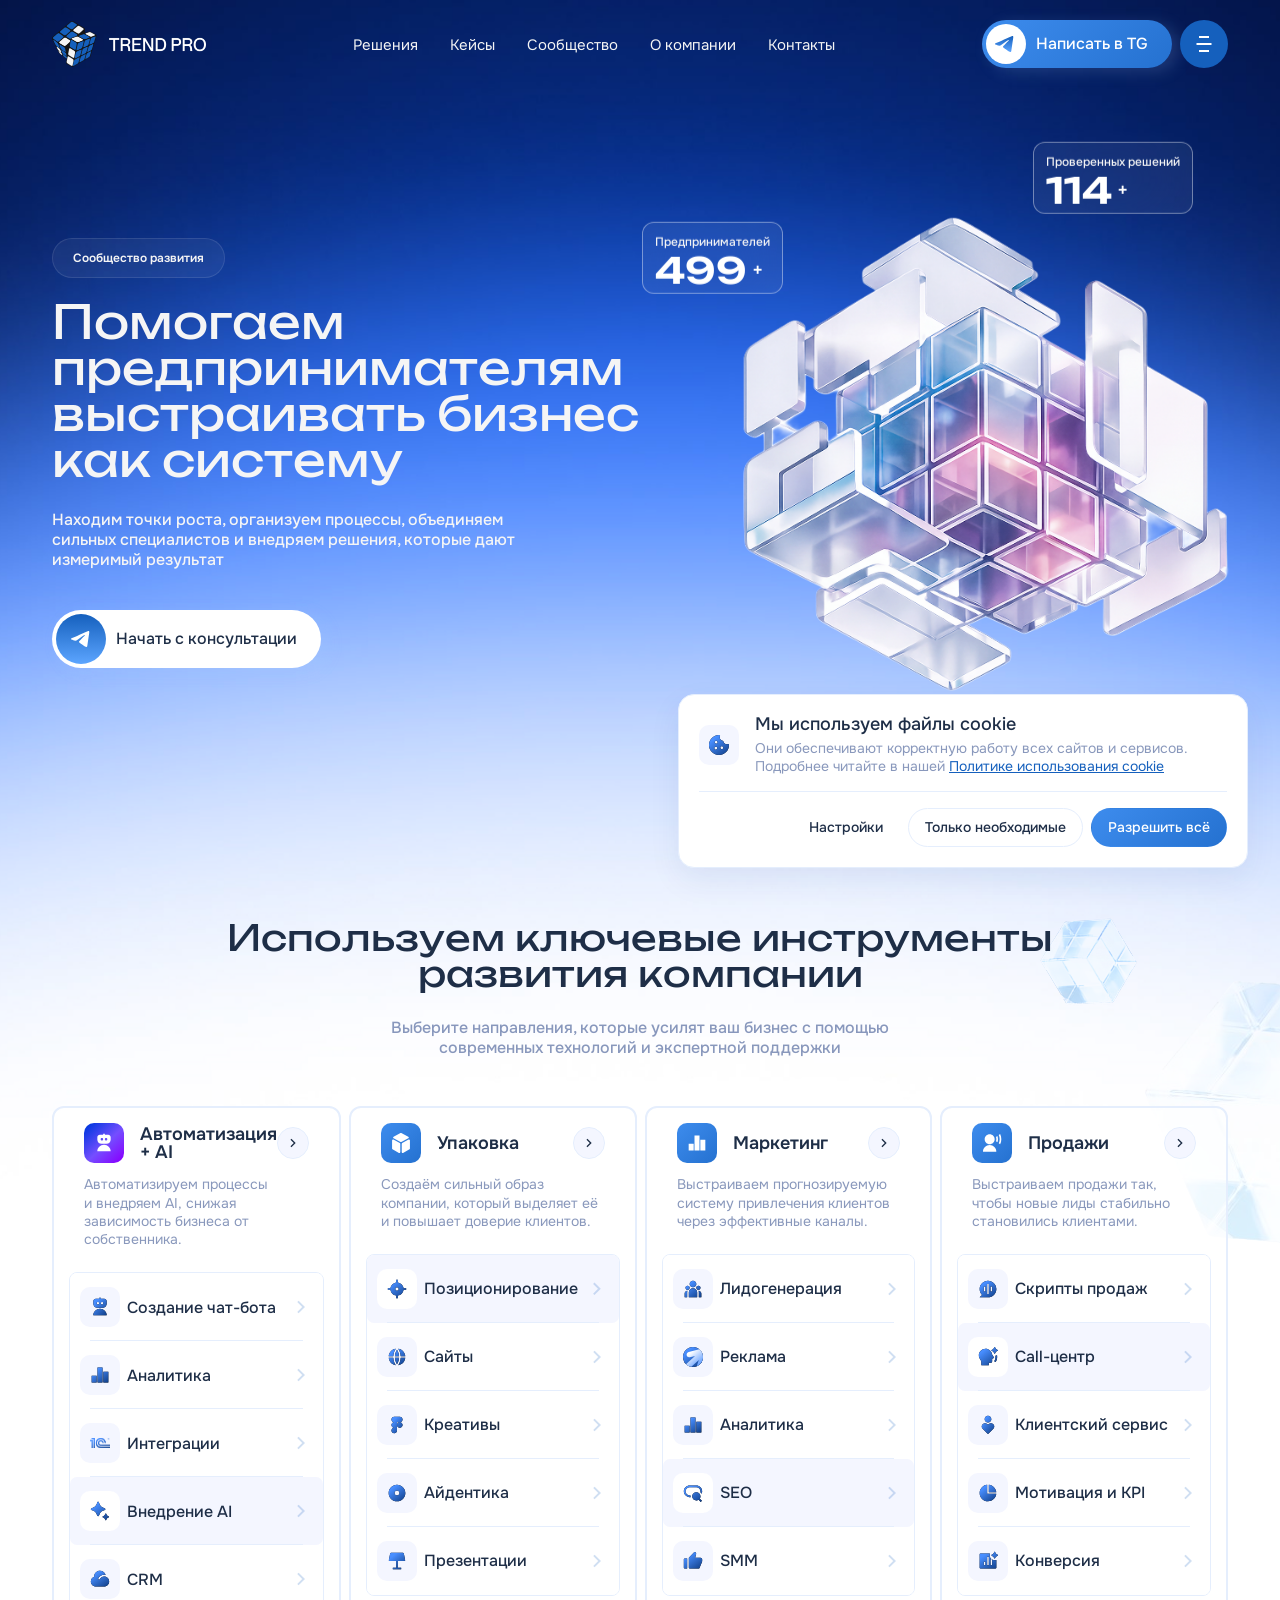
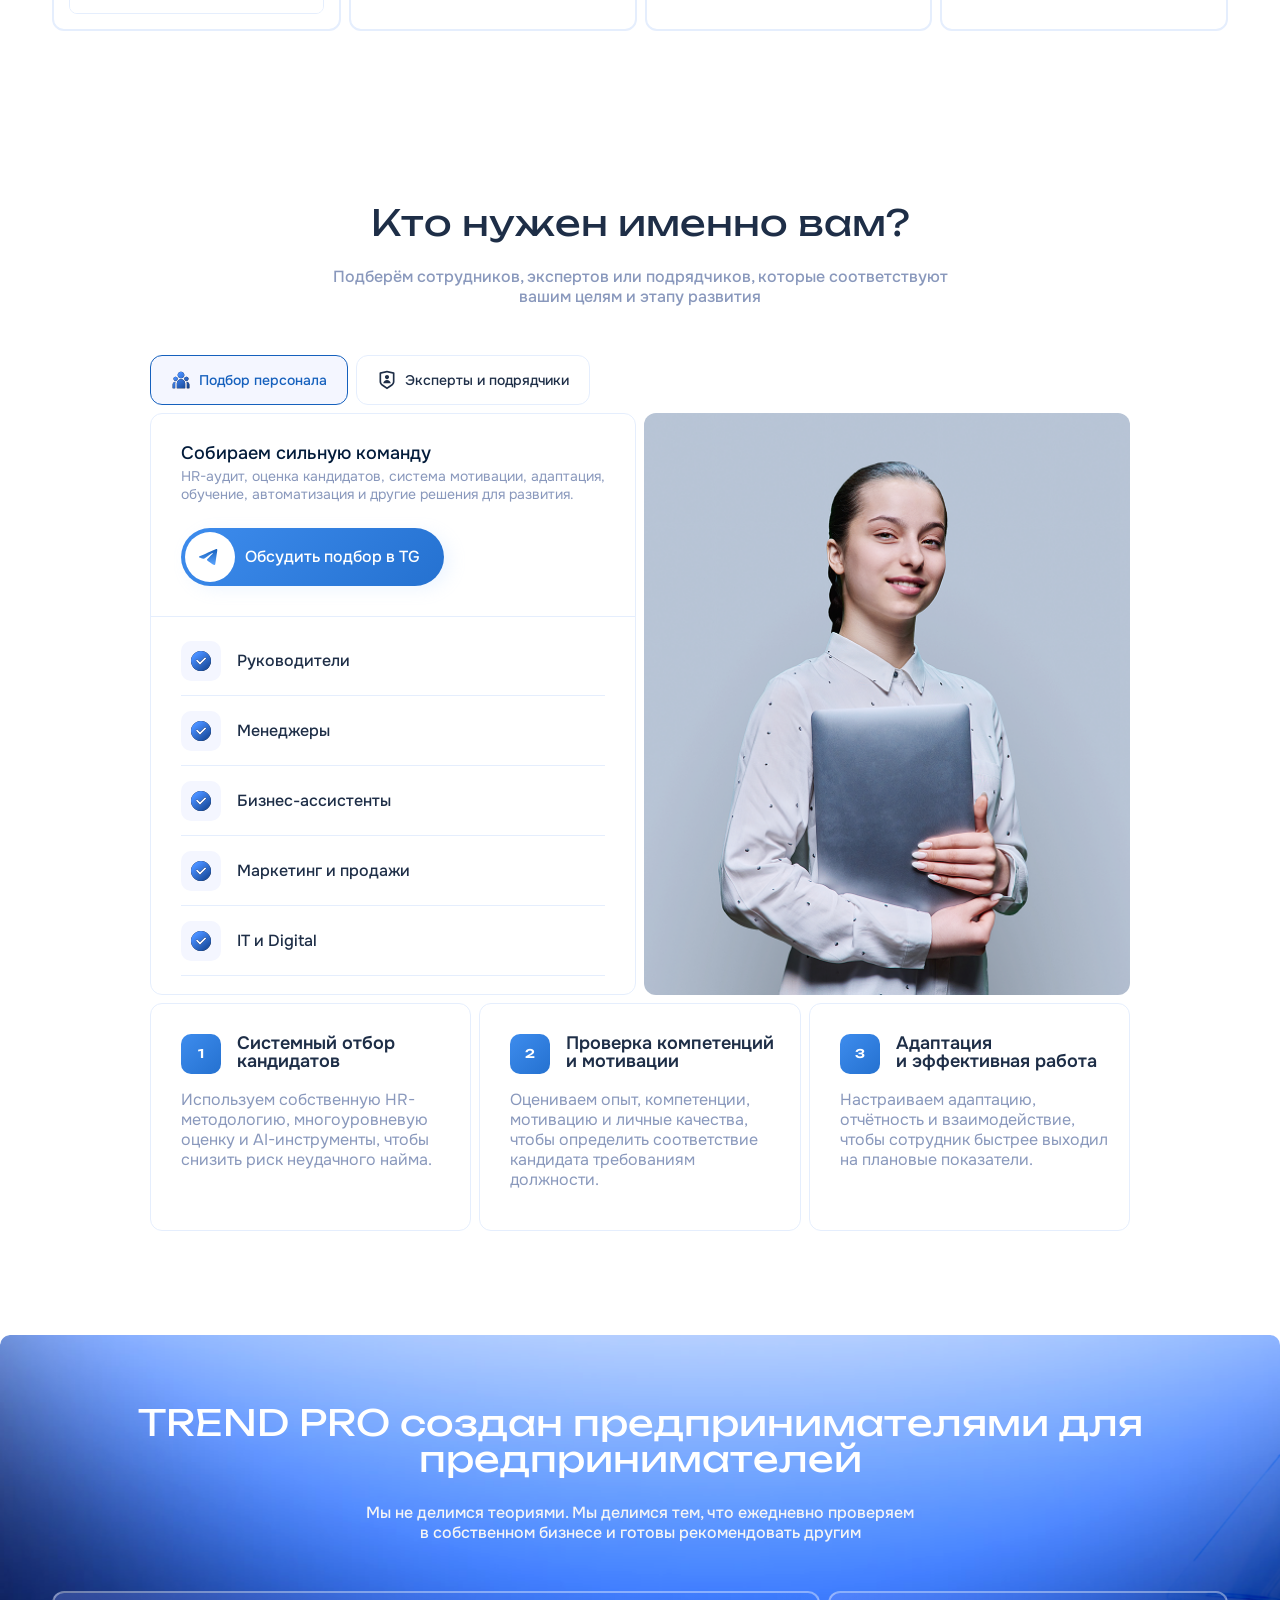
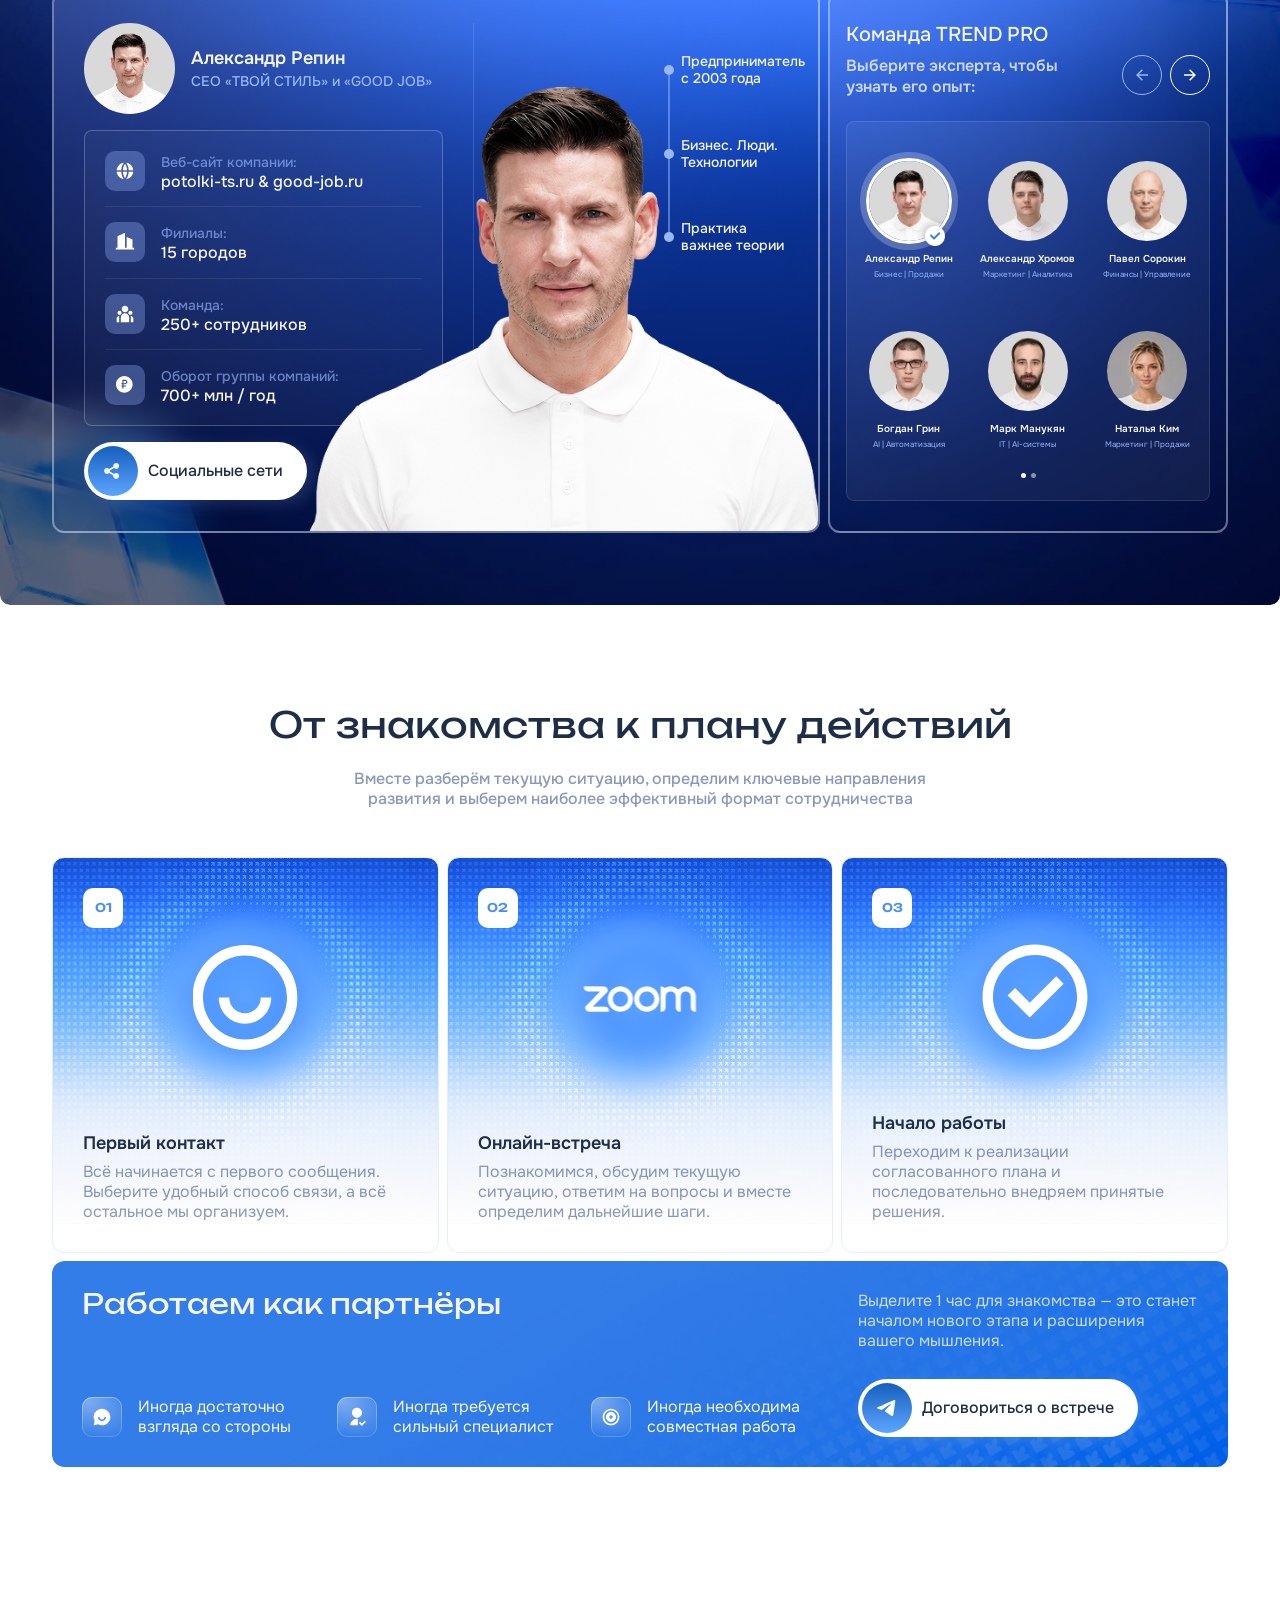
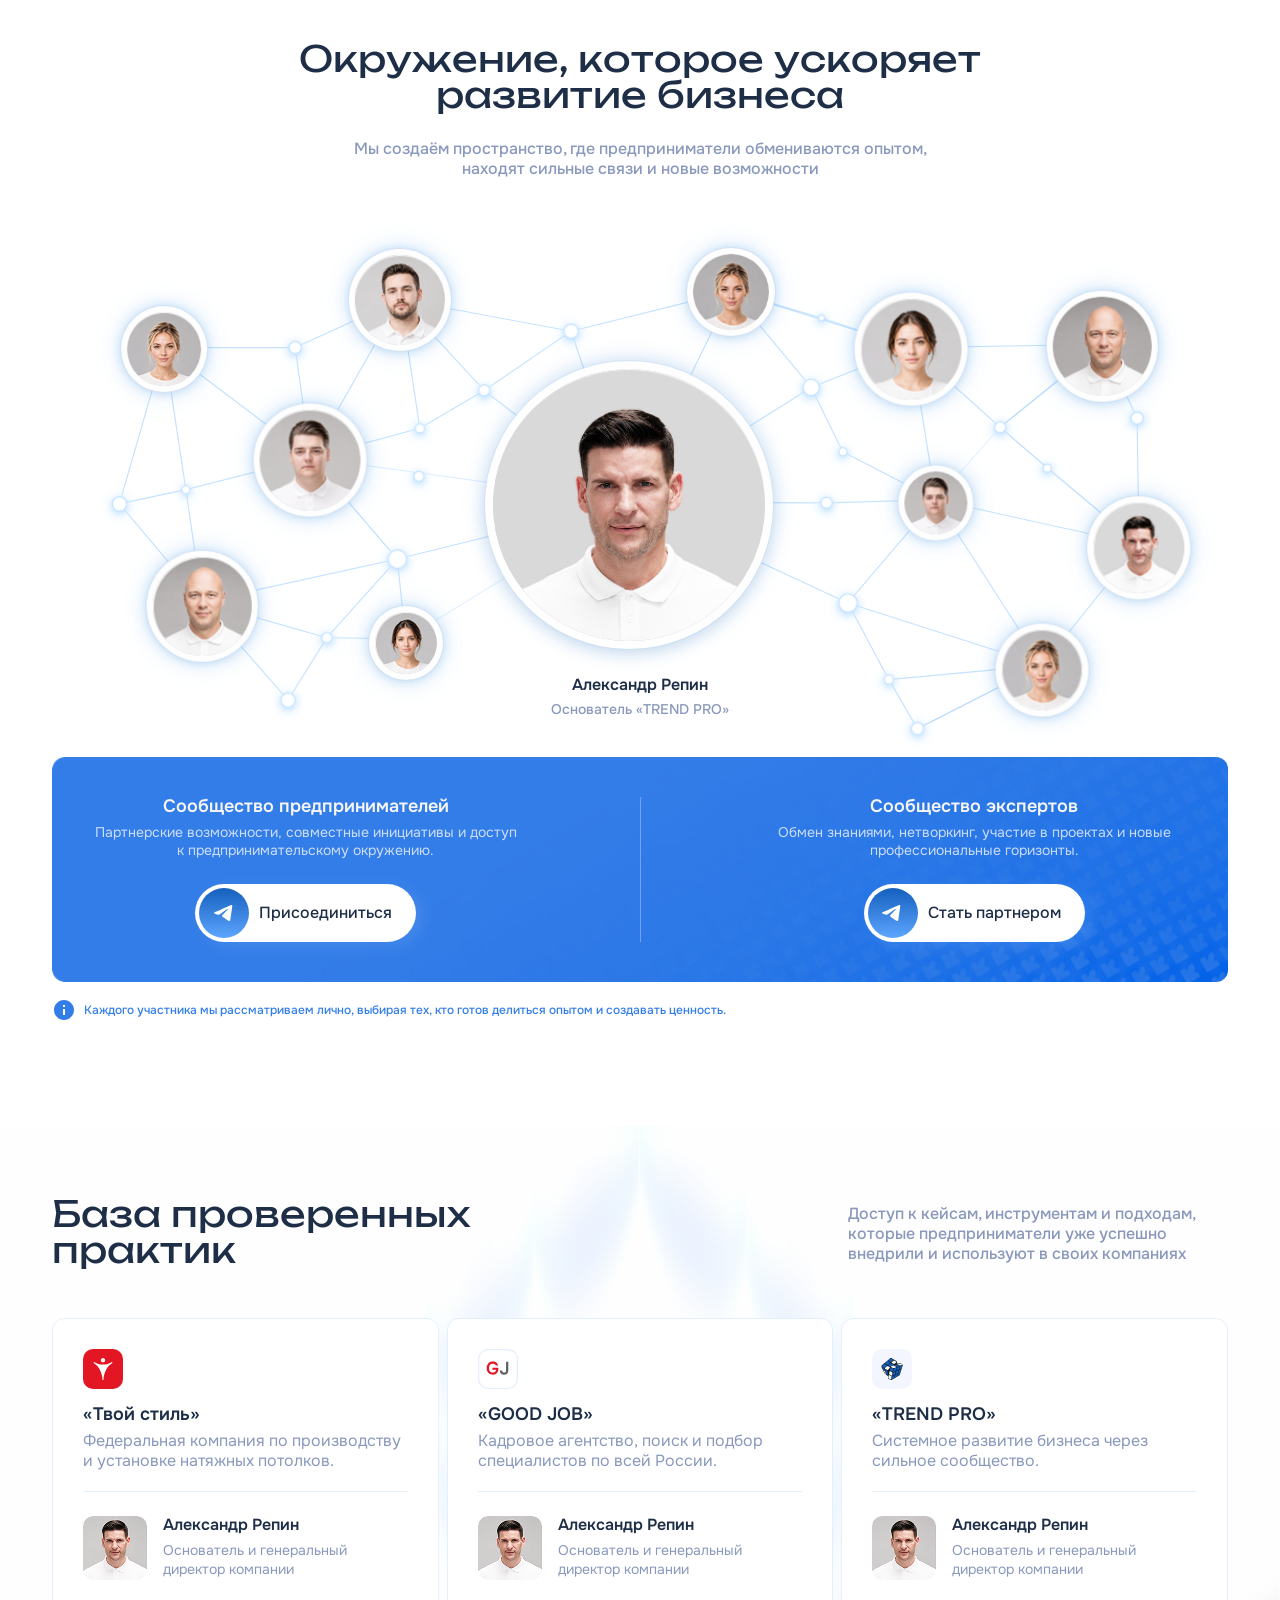
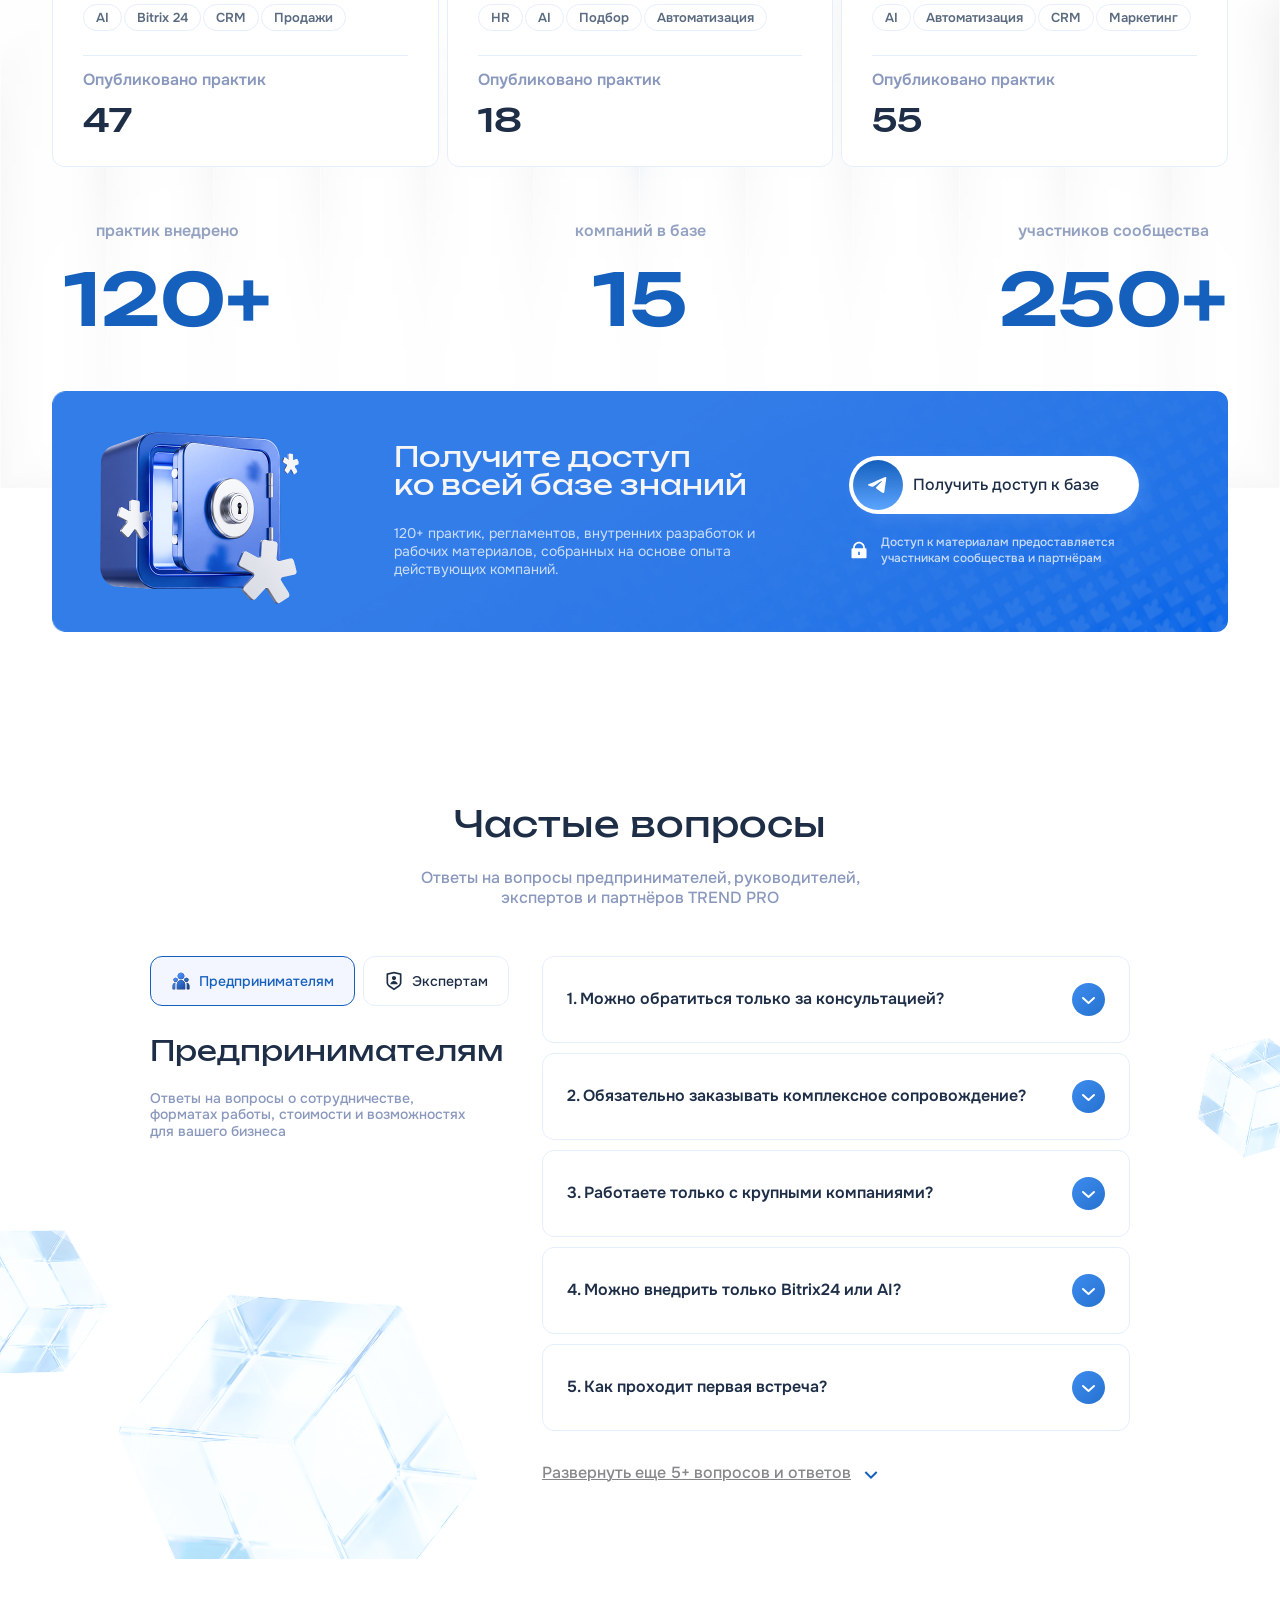
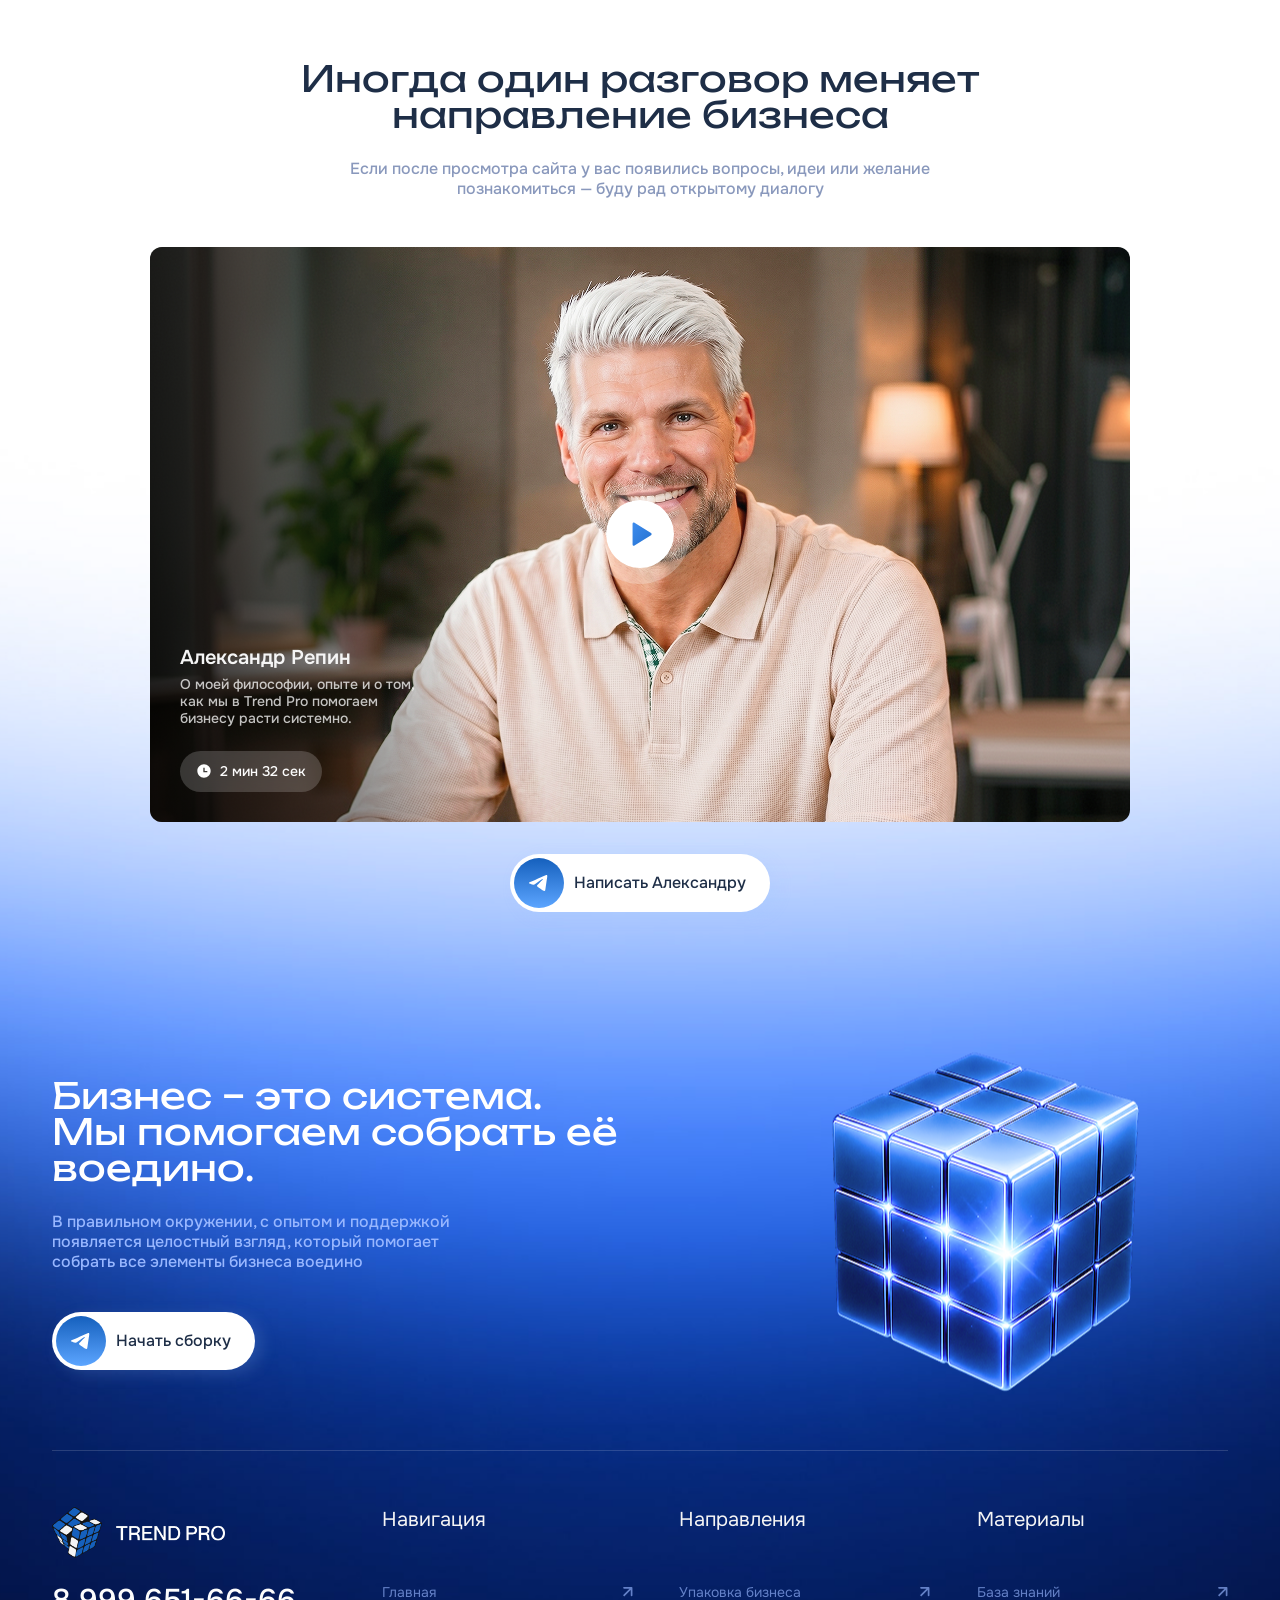
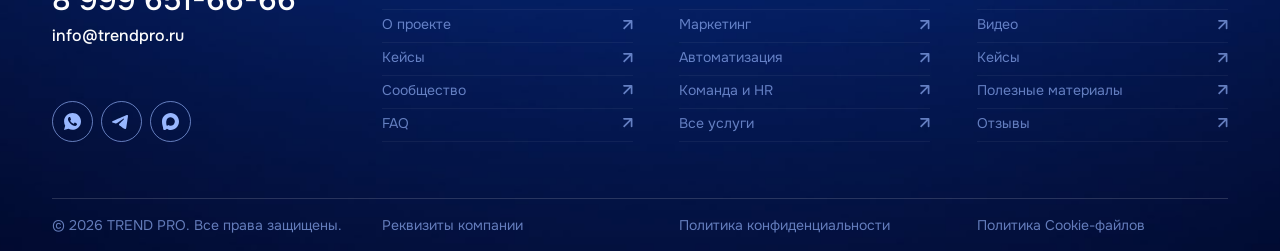
==== commit 413ef11c: "Я устал х8" ====
--- a/index.html
+++ b/index.html
@@ -4001,7 +4001,7 @@
 
             <button class="cookie-close">Только необходимые</button>
 
-            <button class="cookie-close">Разрешить все</button>
+            <button class="cookie-close">Разрешить всё</button>
           </div>
         </div>
       </aside>
@@ -4103,7 +4103,7 @@
                 </svg>
               </a>
 
-              <a href="">
+              <a href="https://t.me/business_repin" target="_blank">
                 <svg
                   width="41"
                   height="41"
@@ -4591,7 +4591,7 @@
 
                   <li class="list__item">
                     <a href="">
-                      Все услугиОтзывы
+                      Отзывы
 
                       <svg
                         width="10"
--- a/src/style/general/style-general.css
+++ b/src/style/general/style-general.css
@@ -518,6 +518,7 @@
   display: flex;
   justify-content: space-between;
   align-items: center;
+  padding-right: 6px;
 }
 .burger-menu__container .burger-menu__header img {
   width: 155px;
@@ -1400,7 +1401,6 @@
   .burger-menu__container .burger-menu__content ul {
     height: calc(100% - 80px);
     overflow-y: auto;
-    padding-right: 5px;
   }
   .burger-menu__container .burger-menu__content ul li .accordion__content nav {
     padding: 16px 32px;
@@ -1465,10 +1465,9 @@
   .popup__container .popup__content {
     padding: 16px;
     gap: 16px;
-    padding: 0;
-    padding-right: 0;
   }
   .popup__container .popup__content p {
+    font-size: 14px;
     margin-bottom: 16px;
   }
   .popup__container .popup__content a {
@@ -1567,6 +1566,9 @@
     height: 0;
     overflow: hidden;
     transition: height 0.3s ease-in-out;
+  }
+  .footer__container .footer__wrap-top .nav .accordion .list {
+    padding: 16px 0 8px 0;
   }
   .footer__container .footer__wrap-top .nav .accordion .list__item a {
     border: none;
--- a/src/style/index/style-index.css
+++ b/src/style/index/style-index.css
@@ -623,7 +623,6 @@
   transform: translateY(20px);
 }
 .questions__container .questions__content {
-  height: 791px;
   position: relative;
 }
 .questions__container .questions__content .tab-block {
@@ -641,7 +640,6 @@
 }
 .questions__container .questions__content .tab-block__wrap {
   border-radius: 12px;
-  overflow: hidden;
 }
 .questions__container .questions__content .tab-block__wrap-left {
   border: 1px solid #e5eefd;
@@ -710,6 +708,7 @@
   height: 100%;
   -o-object-fit: cover;
      object-fit: cover;
+  border-radius: 12px;
 }
 .questions__container .questions__content .tab-block__wrap-bottom {
   grid-area: 2/1/3/3;
@@ -1105,11 +1104,16 @@
   transition: outline 0.3s ease-in-out, border 0.3s ease-in-out;
 }
 .team__container .team__content .team__card-right .card__swiper .swiper-wrapper .slide__profile .img-container::after {
-  opacity: 0;
-  content: url("../../assets/img/team_check.svg");
+  content: "";
+  opacity: 0;
+  width: 20px;
+  height: 20px;
+  background-image: url("../../assets/img/team_check.png");
+  background-size: contain;
+  filter: drop-shadow(-2px -2px 4px rgba(0, 0, 0, 0.25));
   position: absolute;
-  bottom: -3px;
-  right: -3px;
+  bottom: 6px;
+  right: 7px;
   transition: opacity 0.3s ease-in-out;
 }
 .team__container .team__content .team__card-right .card__swiper .swiper-wrapper .slide__profile p {
@@ -2357,9 +2361,6 @@
   .questions__container .questions__tabs {
     margin-bottom: 8px;
   }
-  .questions__container .questions__content {
-    height: 800px;
-  }
   .questions__container .questions__content .tab-block {
     gap: 16px;
   }
@@ -2740,9 +2741,6 @@
   }
   .questions__container .questions__tabs {
     margin-bottom: 8px;
-  }
-  .questions__container .questions__content {
-    height: 1110px;
   }
   .questions__container .questions__content .tab-block {
     gap: 8px;
@@ -3024,17 +3022,23 @@
   .tools {
     padding: 55px 0;
   }
+  .tools__container {
+    margin: 0 !important;
+  }
   .tools__container .tools__header {
+    padding: 0 15px;
     margin-bottom: 20px;
   }
   .tools__container .tools__header .subtitle {
     max-width: 310px;
   }
   .tools__container .tools__content {
+    padding: 0 15px;
     display: flex;
     gap: 8px;
     overflow-x: auto;
     overflow-y: hidden;
+    padding-bottom: 5px;
   }
   .tools__container .tools__content .card {
     min-width: 300px;
@@ -3047,6 +3051,13 @@
   }
   .tools__container .tools__content .card p {
     padding: 0 16px;
+  }
+  .tools__container .tools__content .card:hover {
+    border-color: #e5eefd;
+    box-shadow: unset;
+  }
+  .tools__container .tools__content .card:hover .card__header img {
+    filter: unset;
   }
   .tools__decor {
     display: none;
@@ -3087,7 +3098,7 @@
   .plan__container .plan__content ol li .card .card__img {
     position: absolute;
     left: 50% !important;
-    transform: translateX(-50%) scale(0.85) !important;
+    transform: translateX(-50%) scale(1) !important;
   }
   .plan__container .plan__content ol li:nth-child(1) .card .card__img {
     top: 76px !important;
@@ -3143,9 +3154,6 @@
   }
   .questions__container .questions__tabs {
     margin-bottom: 8px;
-  }
-  .questions__container .questions__content {
-    height: 1375px;
   }
   .questions__container .questions__content .tab-block {
     display: flex;
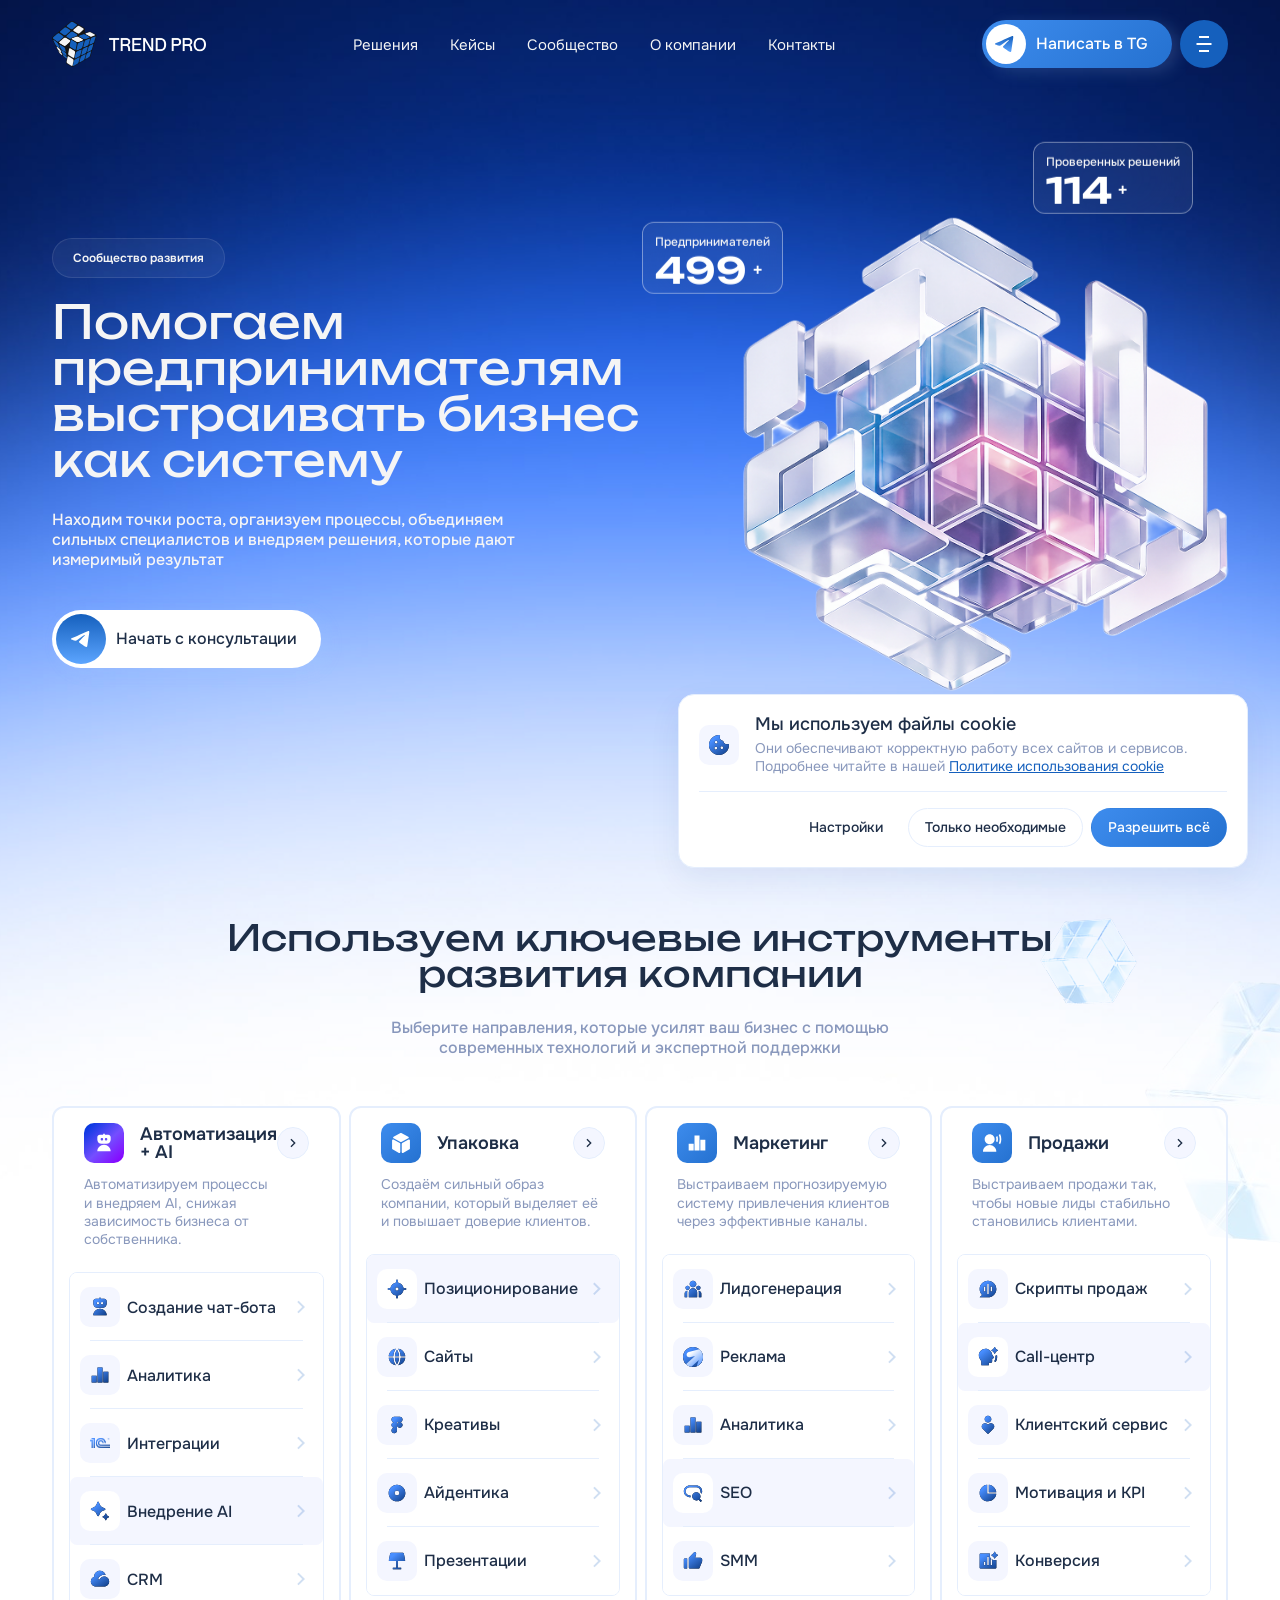
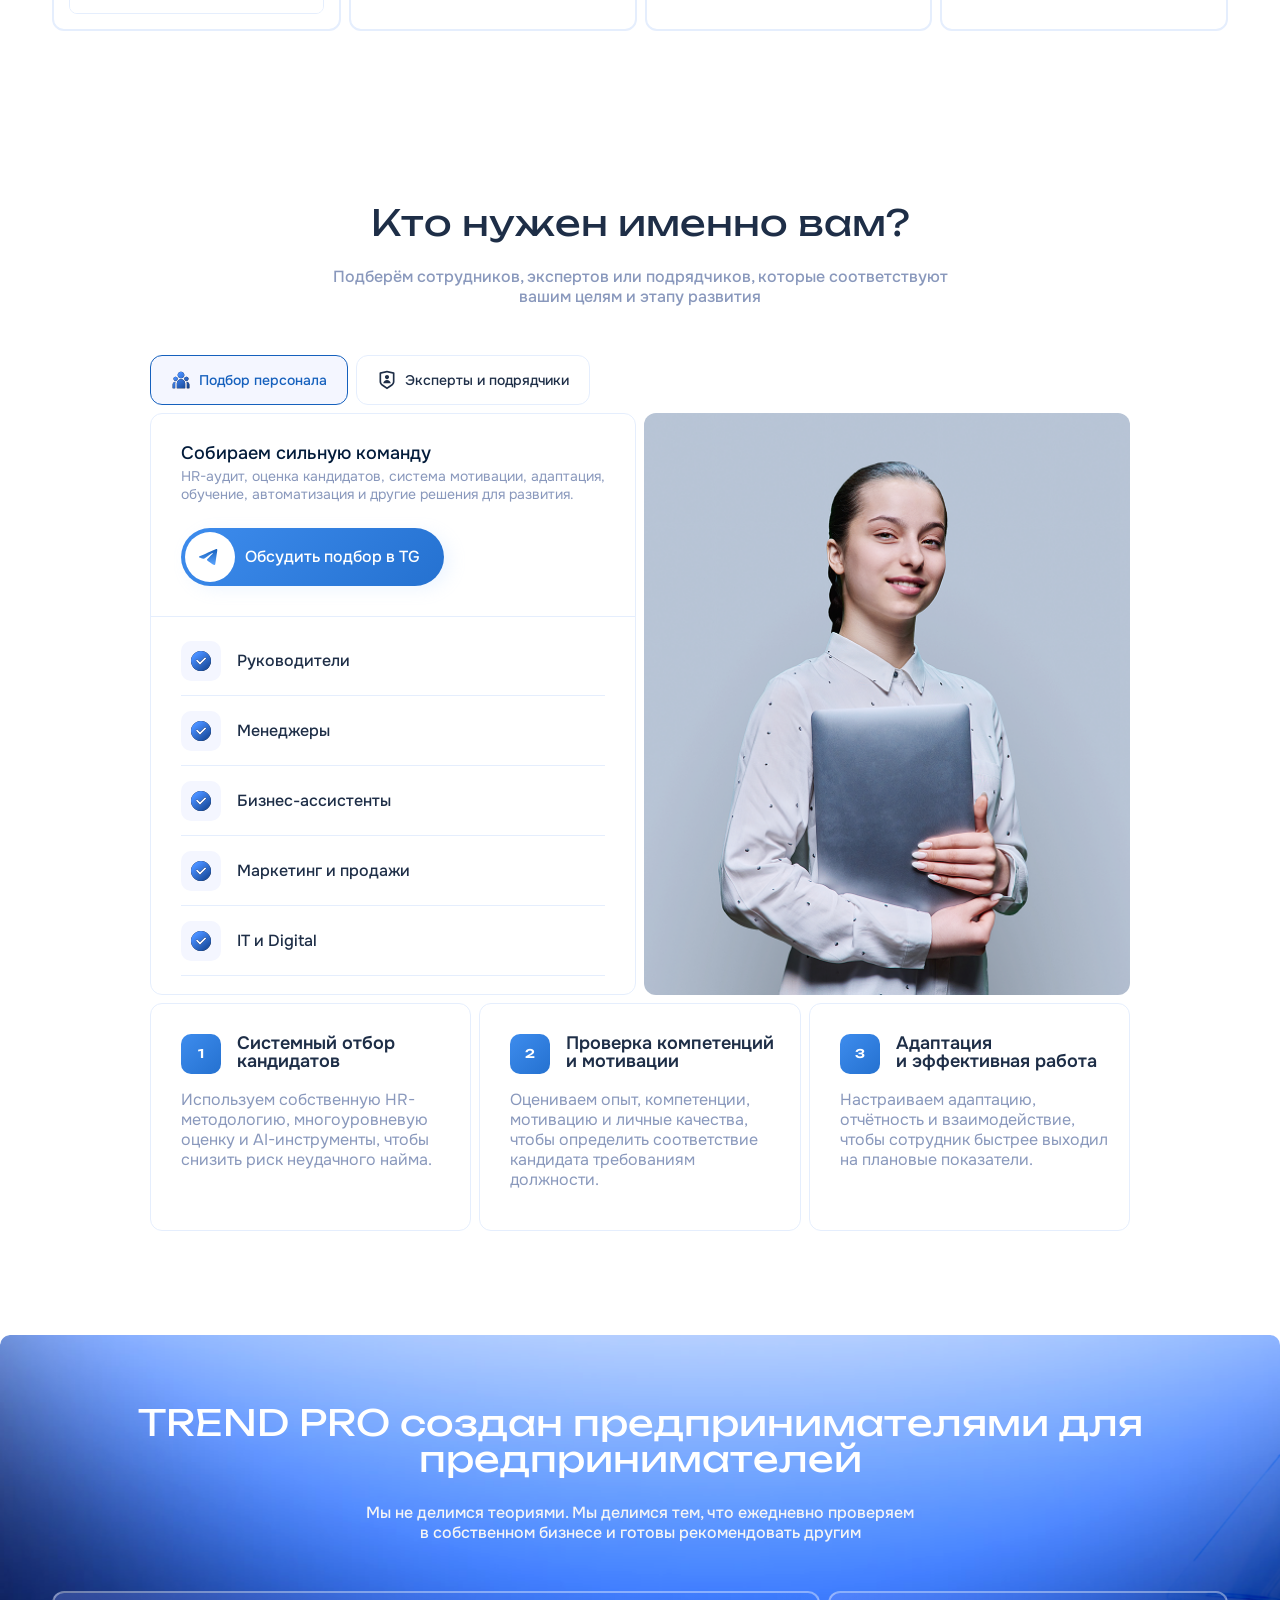
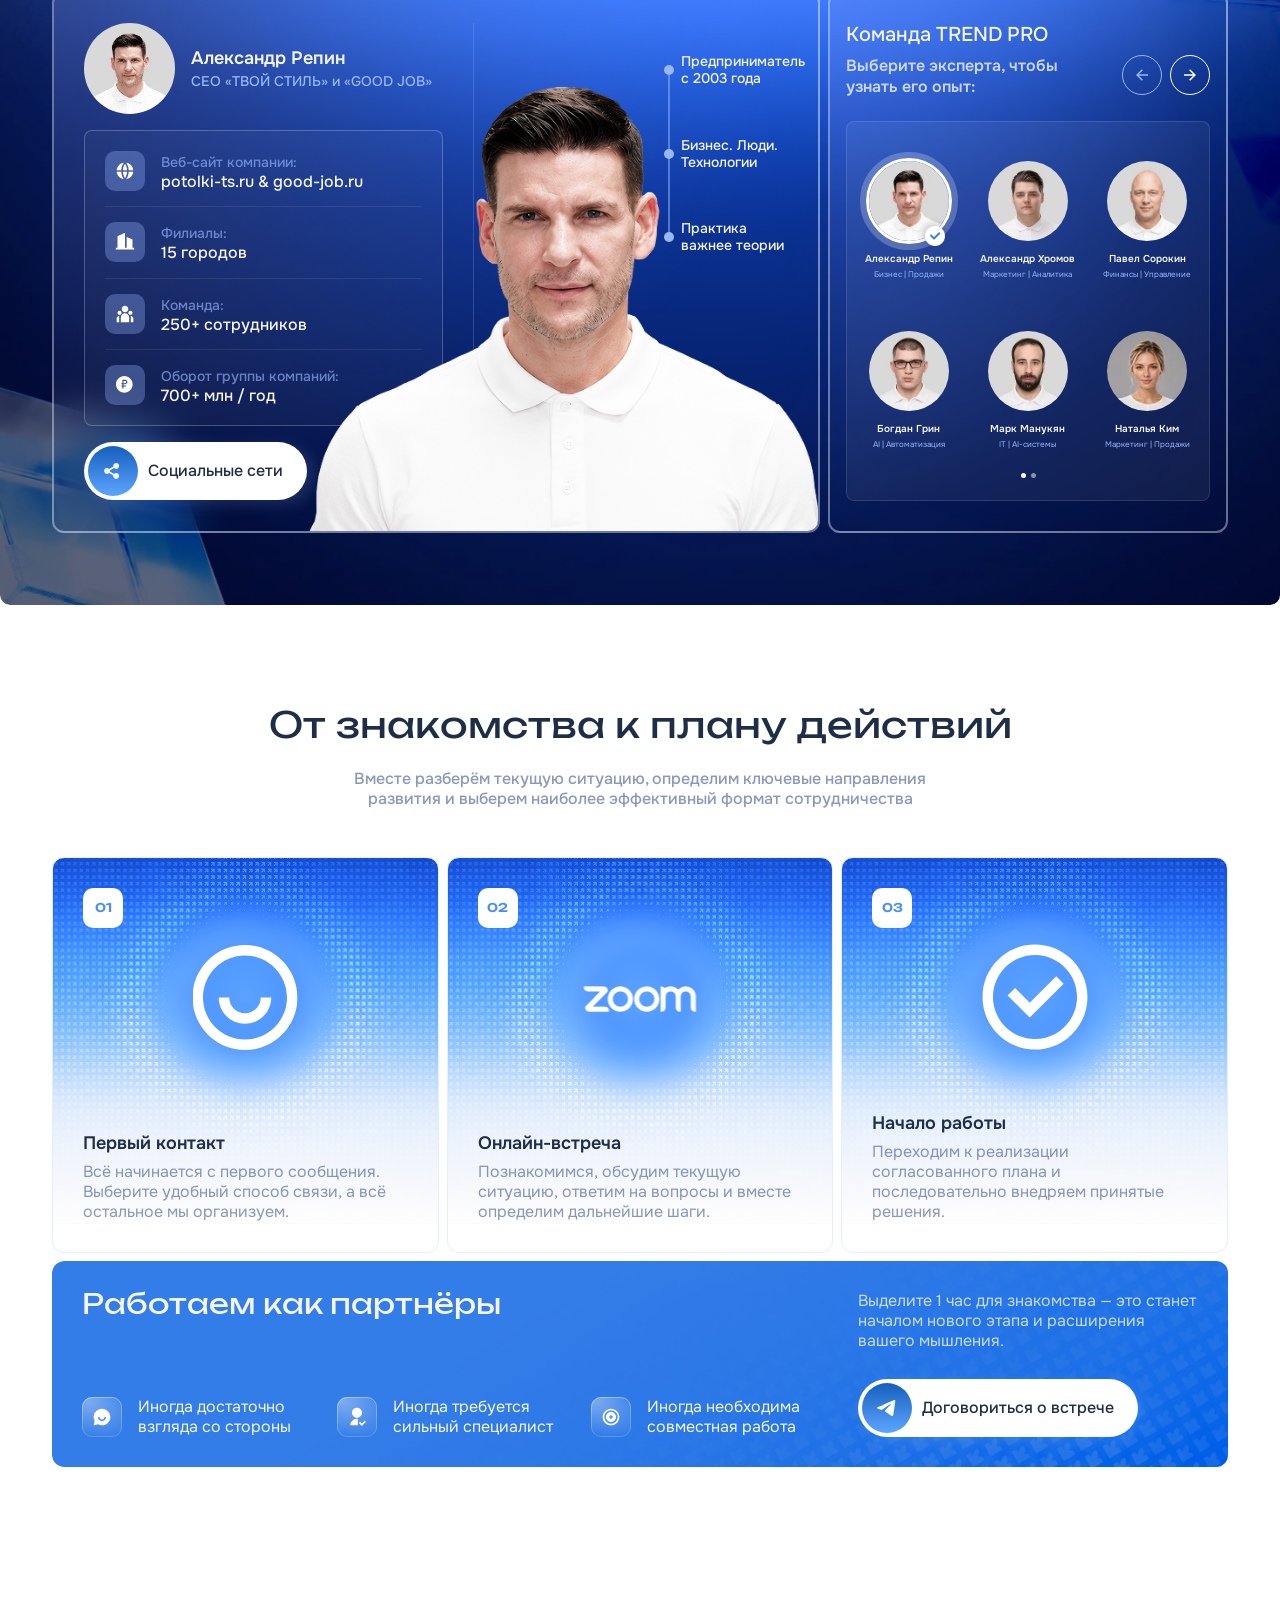
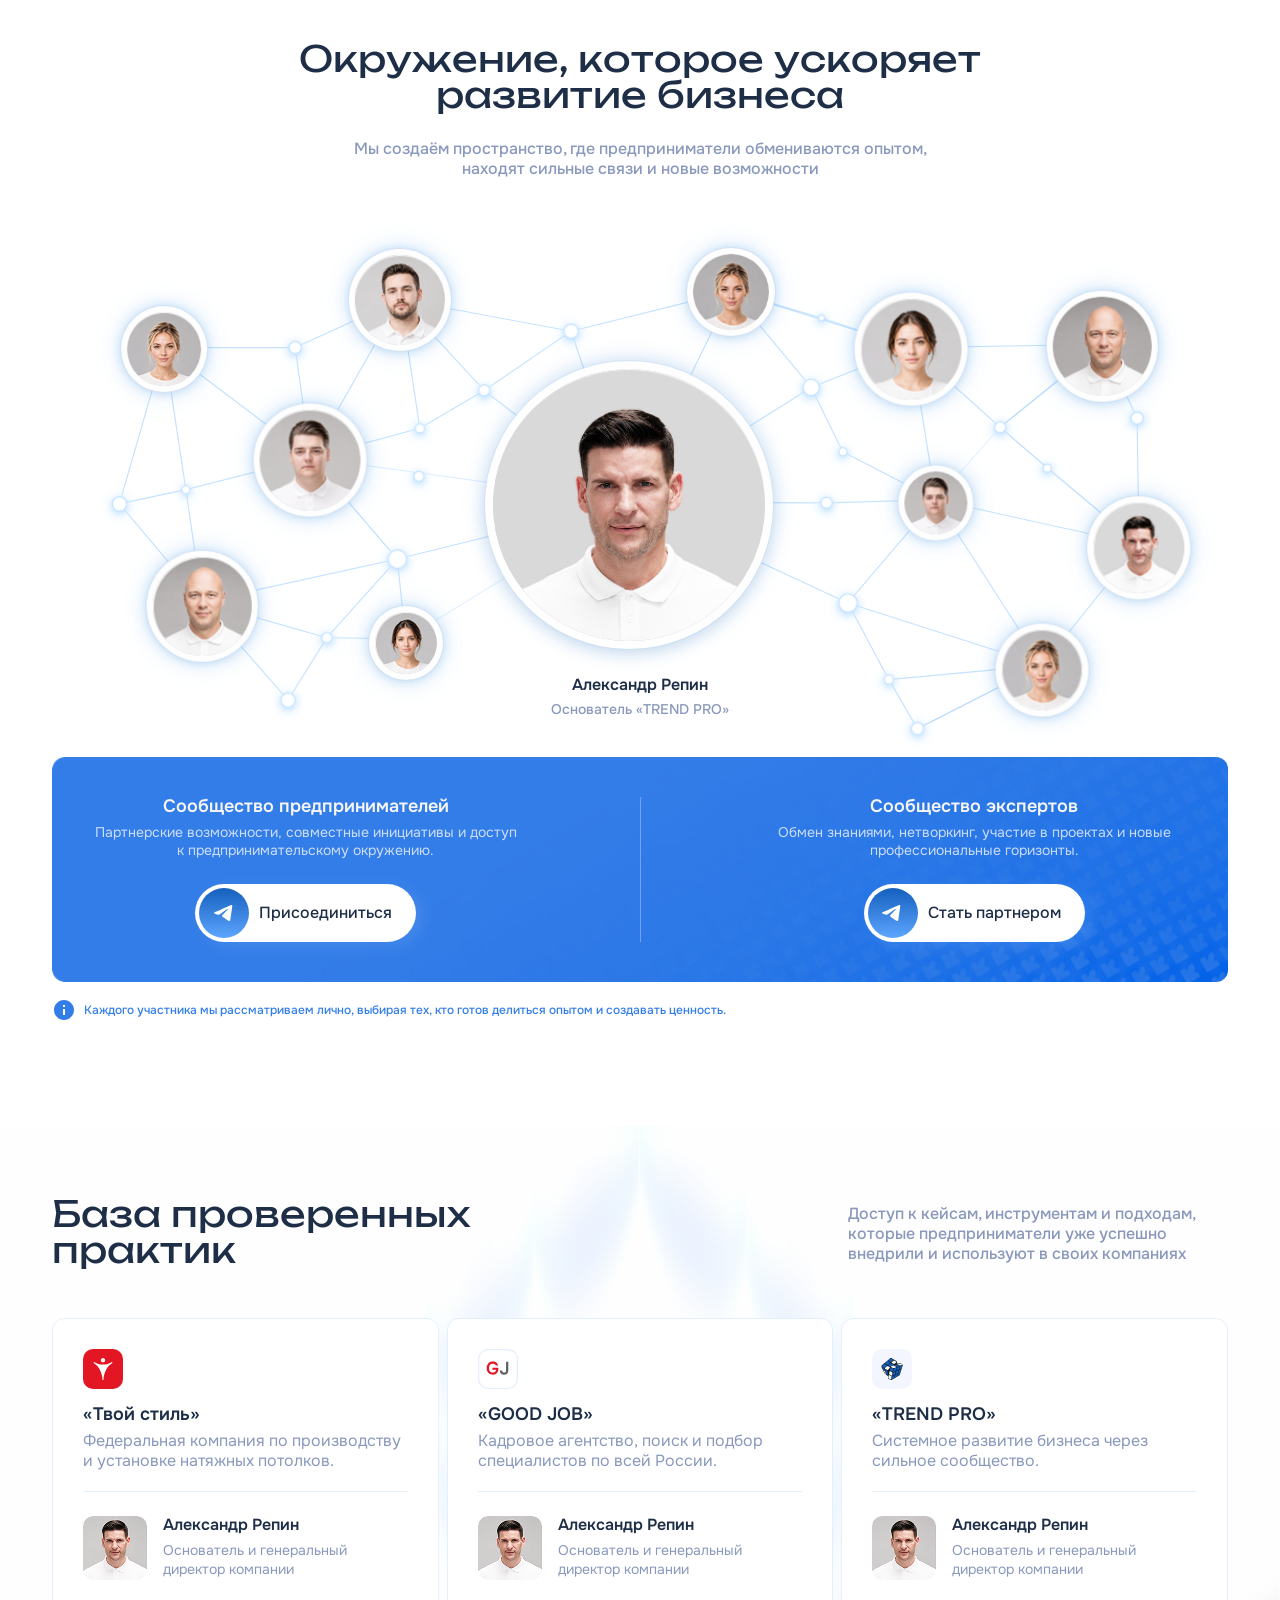
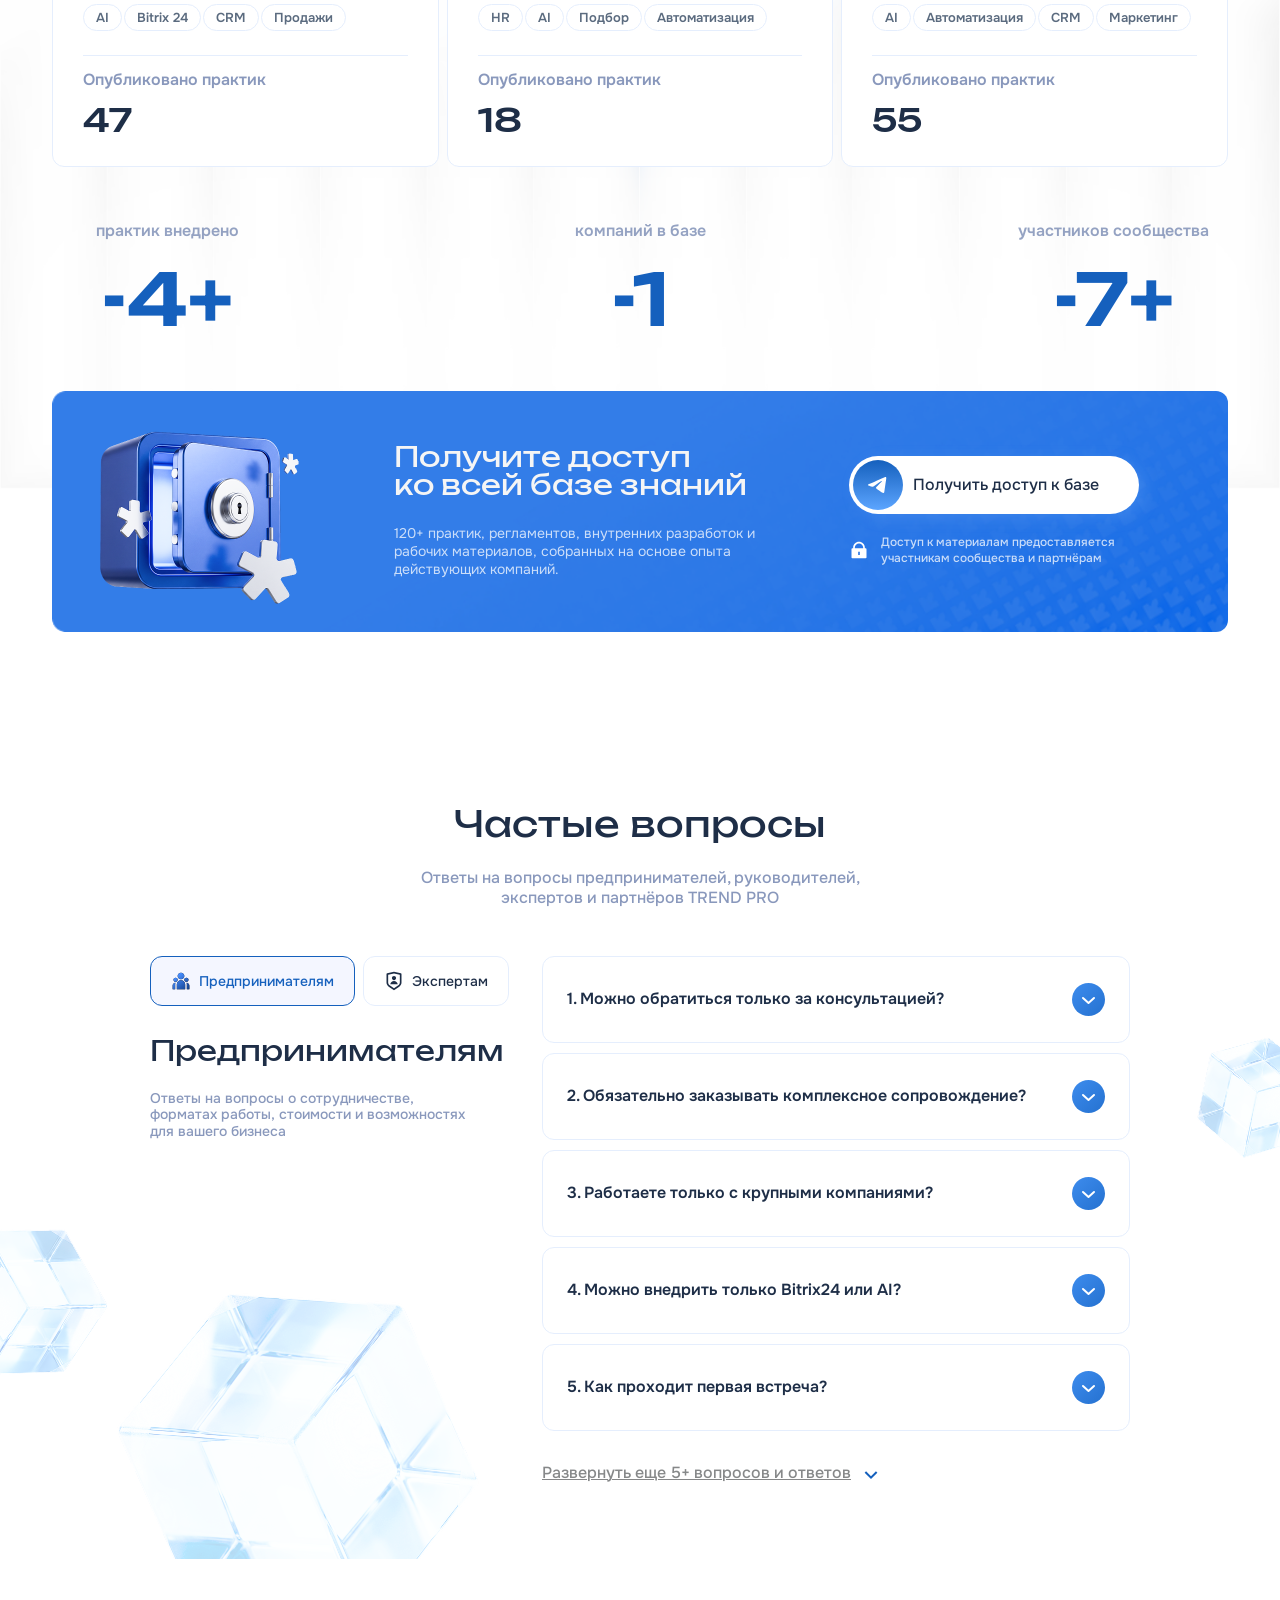
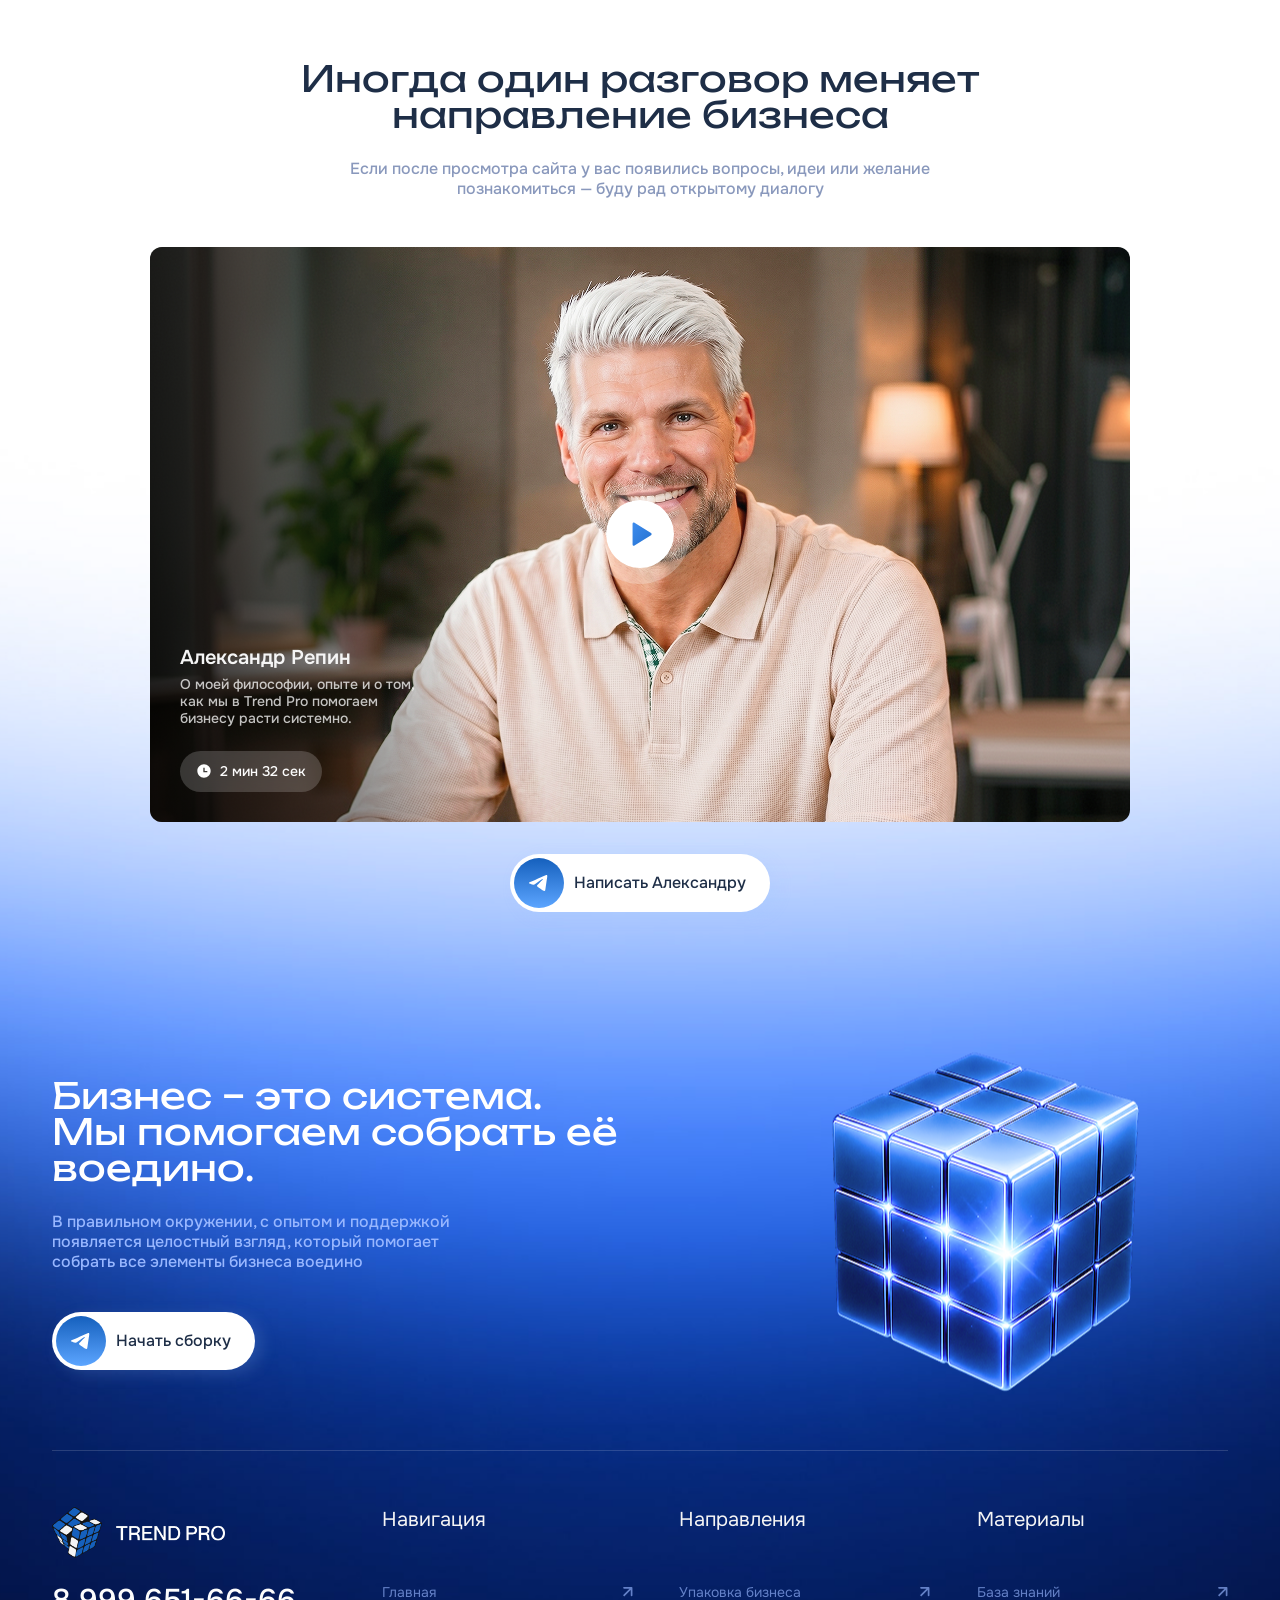
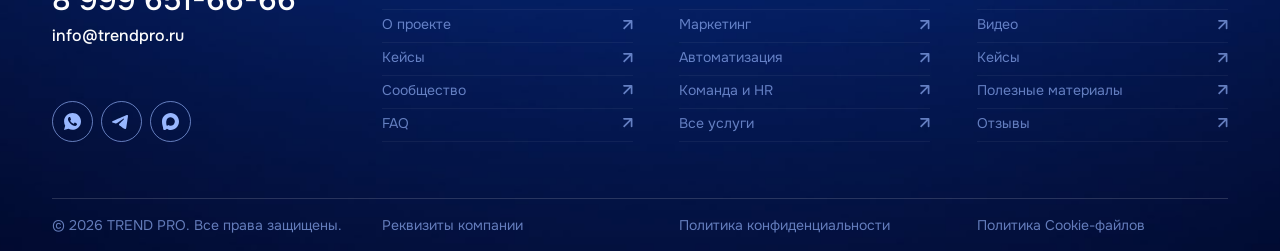
==== commit f1ffab91: "Я устал х9" ====
--- a/index.html
+++ b/index.html
@@ -244,7 +244,7 @@
                         </li>
 
                         <li>
-                          <a href="">Видео</a>
+                          <a href="#video">Видео</a>
                         </li>
 
                         <li>
@@ -2999,7 +2999,7 @@
         </div>
       </section>
 
-      <section class="FAQ">
+      <section id="FAQ" class="FAQ">
         <div class="FAQ__container container">
           <div class="FAQ__header">
             <h2>Частые вопросы</h2>
@@ -3861,7 +3861,7 @@
         </div>
       </section>
 
-      <section class="video">
+      <section id="video" class="video">
         <div class="video__container container">
           <div class="video__header">
             <h2>Иногда один разговор меняет направление бизнеса</h2>
@@ -4221,7 +4221,7 @@
                   </li>
 
                   <li class="list__item">
-                    <a href="">
+                    <a href="#FAQ">
                       FAQ
 
                       <svg
@@ -4344,7 +4344,7 @@
                   </li>
 
                   <li class="list__item">
-                    <a href="">
+                    <a href="#FAQ">
                       FAQ
 
                       <svg
@@ -4388,7 +4388,7 @@
               <div class="accordion__content">
                 <ul class="nav__list list">
                   <li class="list__item">
-                    <a href="">
+                    <button class="open-popup">
                       Упаковка бизнеса
 
                       <svg
@@ -4404,11 +4404,11 @@
                           fill-opacity="0.65"
                         />
                       </svg>
-                    </a>
+                    </button>
                   </li>
 
                   <li class="list__item">
-                    <a href="">
+                    <button class="open-popup">
                       Маркетинг
 
                       <svg
@@ -4424,11 +4424,11 @@
                           fill-opacity="0.65"
                         />
                       </svg>
-                    </a>
+                    </button>
                   </li>
 
                   <li class="list__item">
-                    <a href="">
+                    <button class="open-popup">
                       Автоматизация
                       <svg
                         width="10"
@@ -4443,11 +4443,11 @@
                           fill-opacity="0.65"
                         />
                       </svg>
-                    </a>
+                    </button>
                   </li>
 
                   <li class="list__item">
-                    <a href="">
+                    <button class="open-popup">
                       Команда и&nbsp;HR
 
                       <svg
@@ -4463,11 +4463,11 @@
                           fill-opacity="0.65"
                         />
                       </svg>
-                    </a>
+                    </button>
                   </li>
 
                   <li class="list__item">
-                    <a href="">
+                    <button class="open-popup">
                       Все услуги
 
                       <svg
@@ -4483,7 +4483,7 @@
                           fill-opacity="0.65"
                         />
                       </svg>
-                    </a>
+                    </button>
                   </li>
                 </ul>
               </div>
@@ -4511,7 +4511,7 @@
               <div class="accordion__content">
                 <ul class="nav__list list">
                   <li class="list__item">
-                    <a href="">
+                    <button class="open-popup">
                       База знаний
 
                       <svg
@@ -4527,11 +4527,11 @@
                           fill-opacity="0.65"
                         />
                       </svg>
-                    </a>
+                    </button>
                   </li>
 
                   <li class="list__item">
-                    <a href="">
+                    <button class="open-popup">
                       Видео
 
                       <svg
@@ -4547,11 +4547,11 @@
                           fill-opacity="0.65"
                         />
                       </svg>
-                    </a>
+                    </button>
                   </li>
 
                   <li class="list__item">
-                    <a href="">
+                    <button class="open-popup">
                       Кейсы
                       <svg
                         width="10"
@@ -4566,11 +4566,11 @@
                           fill-opacity="0.65"
                         />
                       </svg>
-                    </a>
+                    </button>
                   </li>
 
                   <li class="list__item">
-                    <a href="">
+                    <button class="open-popup">
                       Полезные материалы
 
                       <svg
@@ -4586,11 +4586,11 @@
                           fill-opacity="0.65"
                         />
                       </svg>
-                    </a>
+                    </button>
                   </li>
 
                   <li class="list__item">
-                    <a href="">
+                    <button class="open-popup">
                       Отзывы
 
                       <svg
@@ -4606,7 +4606,7 @@
                           fill-opacity="0.65"
                         />
                       </svg>
-                    </a>
+                    </button>
                   </li>
                 </ul>
               </div>
--- a/src/style/general/style-general.css
+++ b/src/style/general/style-general.css
@@ -957,7 +957,9 @@
 .footer__container .footer__wrap-top .nav .accordion .accordion__button--active .icon {
   transform: rotate(180deg);
 }
-.footer__container .footer__wrap-top .nav .accordion .list__item a {
+.footer__container .footer__wrap-top .nav .accordion .list__item a,
+.footer__container .footer__wrap-top .nav .accordion .list__item button {
+  width: 100%;
   padding: 6px 0 9px 0;
   border-bottom: 1px solid rgba(255, 255, 255, 0.0509803922);
   display: flex;
@@ -968,20 +970,26 @@
   line-height: 120%;
   letter-spacing: 0%;
   transition: color 0.3s ease-in-out;
-}
-.footer__container .footer__wrap-top .nav .accordion .list__item a svg {
+  margin: 0;
+}
+.footer__container .footer__wrap-top .nav .accordion .list__item a svg,
+.footer__container .footer__wrap-top .nav .accordion .list__item button svg {
   transition: transform 0.3s ease-in-out;
 }
-.footer__container .footer__wrap-top .nav .accordion .list__item a svg path {
+.footer__container .footer__wrap-top .nav .accordion .list__item a svg path,
+.footer__container .footer__wrap-top .nav .accordion .list__item button svg path {
   transition: fill 0.3s ease-in-out;
 }
-.footer__container .footer__wrap-top .nav .accordion .list__item a:hover {
+.footer__container .footer__wrap-top .nav .accordion .list__item a:hover,
+.footer__container .footer__wrap-top .nav .accordion .list__item button:hover {
   color: #f5f5f5;
 }
-.footer__container .footer__wrap-top .nav .accordion .list__item a:hover svg {
+.footer__container .footer__wrap-top .nav .accordion .list__item a:hover svg,
+.footer__container .footer__wrap-top .nav .accordion .list__item button:hover svg {
   transform: rotate(45deg);
 }
-.footer__container .footer__wrap-top .nav .accordion .list__item a:hover svg path {
+.footer__container .footer__wrap-top .nav .accordion .list__item a:hover svg path,
+.footer__container .footer__wrap-top .nav .accordion .list__item button:hover svg path {
   fill: #f5f5f5;
 }
 .footer__container .footer__wrap-top .nav .accordion-mobile {
@@ -1570,7 +1578,10 @@
   .footer__container .footer__wrap-top .nav .accordion .list {
     padding: 16px 0 8px 0;
   }
-  .footer__container .footer__wrap-top .nav .accordion .list__item a {
+  .footer__container .footer__wrap-top .nav .accordion .list__item a,
+  .footer__container .footer__wrap-top .nav .accordion .list__item button {
+    border-radius: unset;
+    background-color: transparent;
     border: none;
     color: #fff;
   }
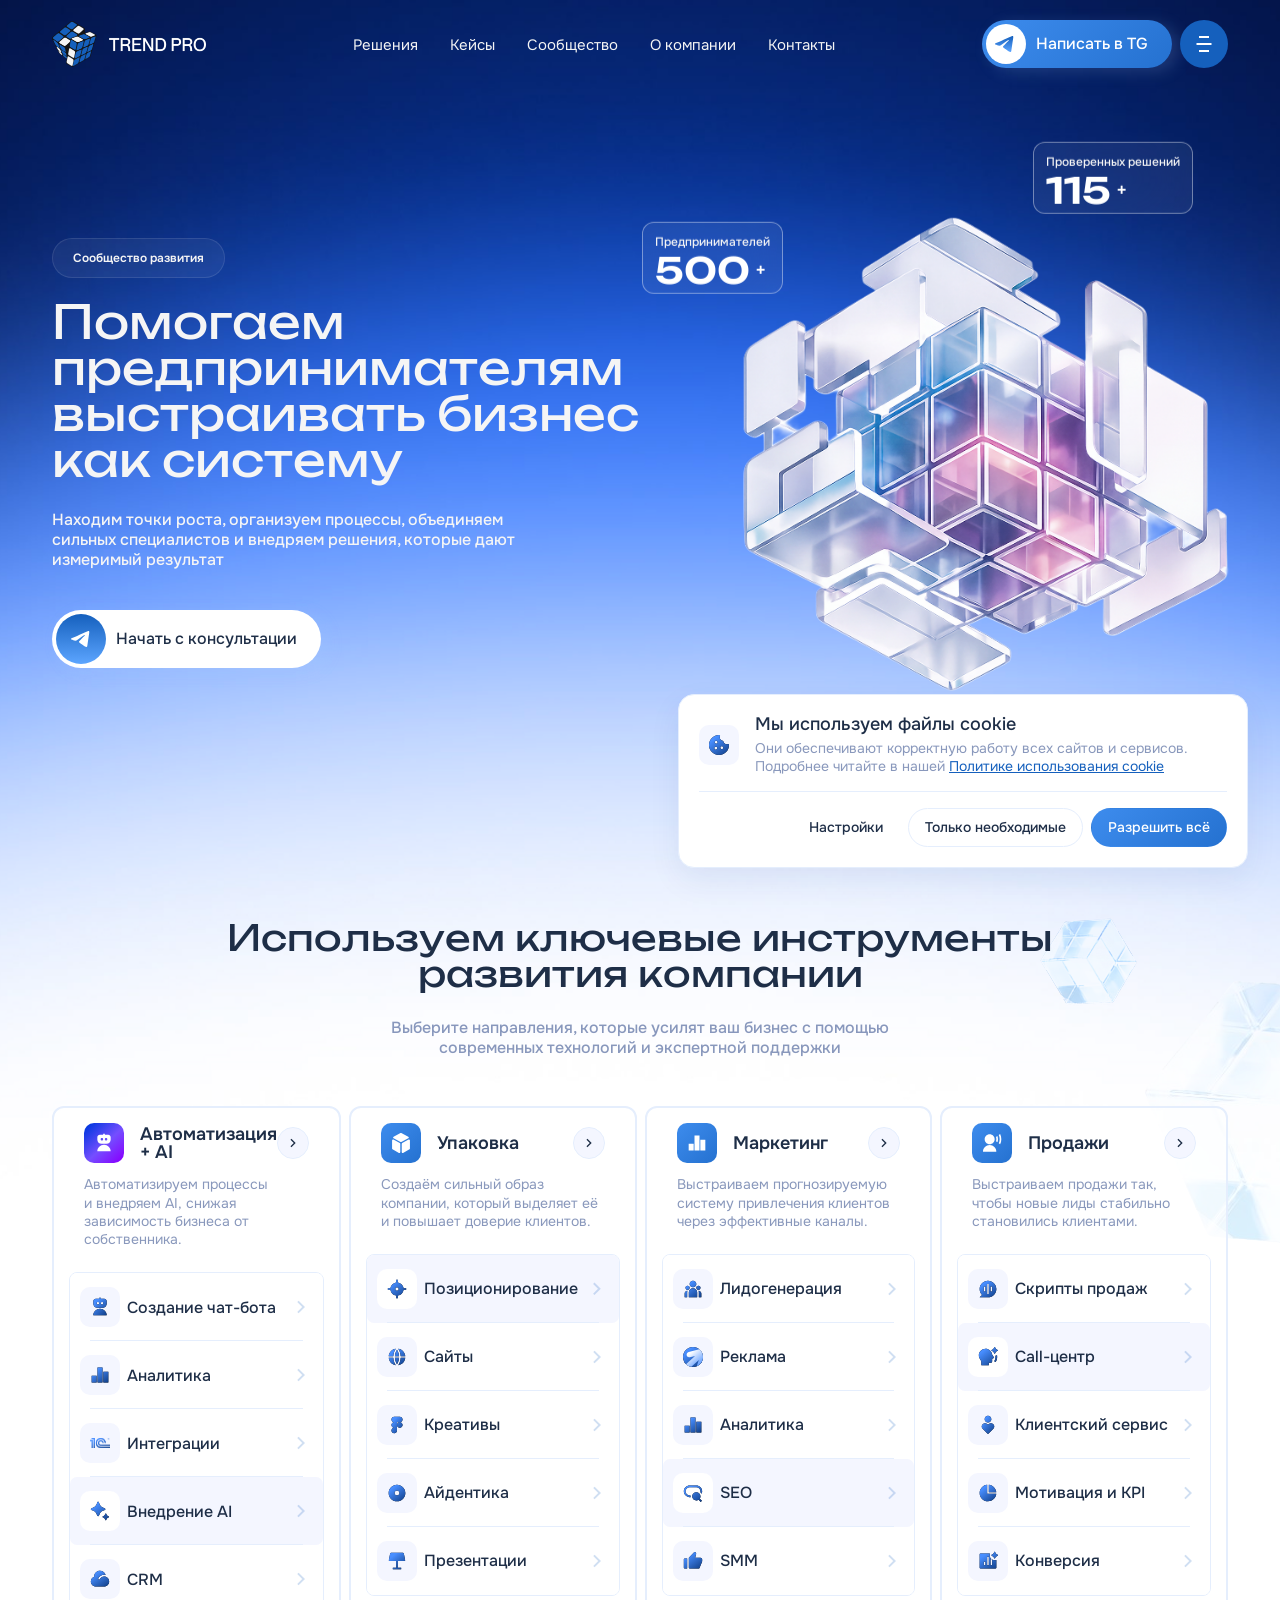
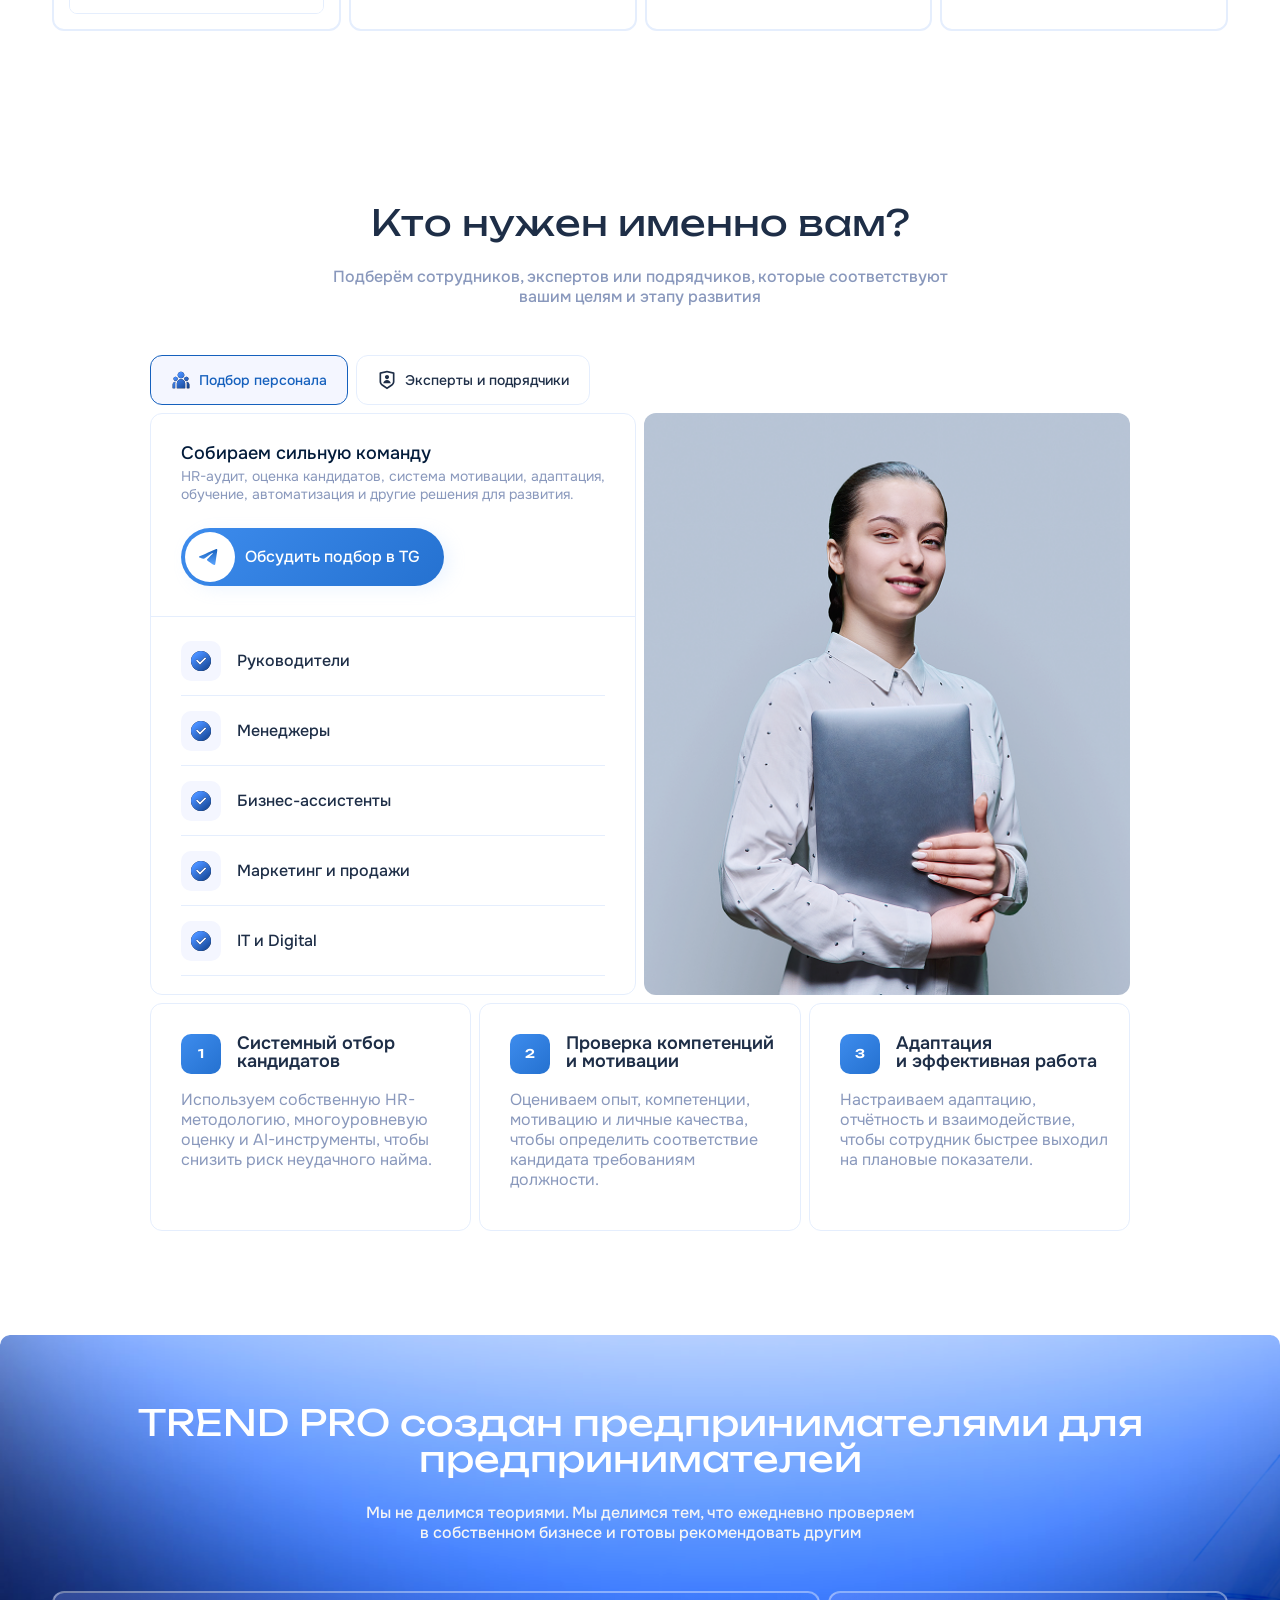
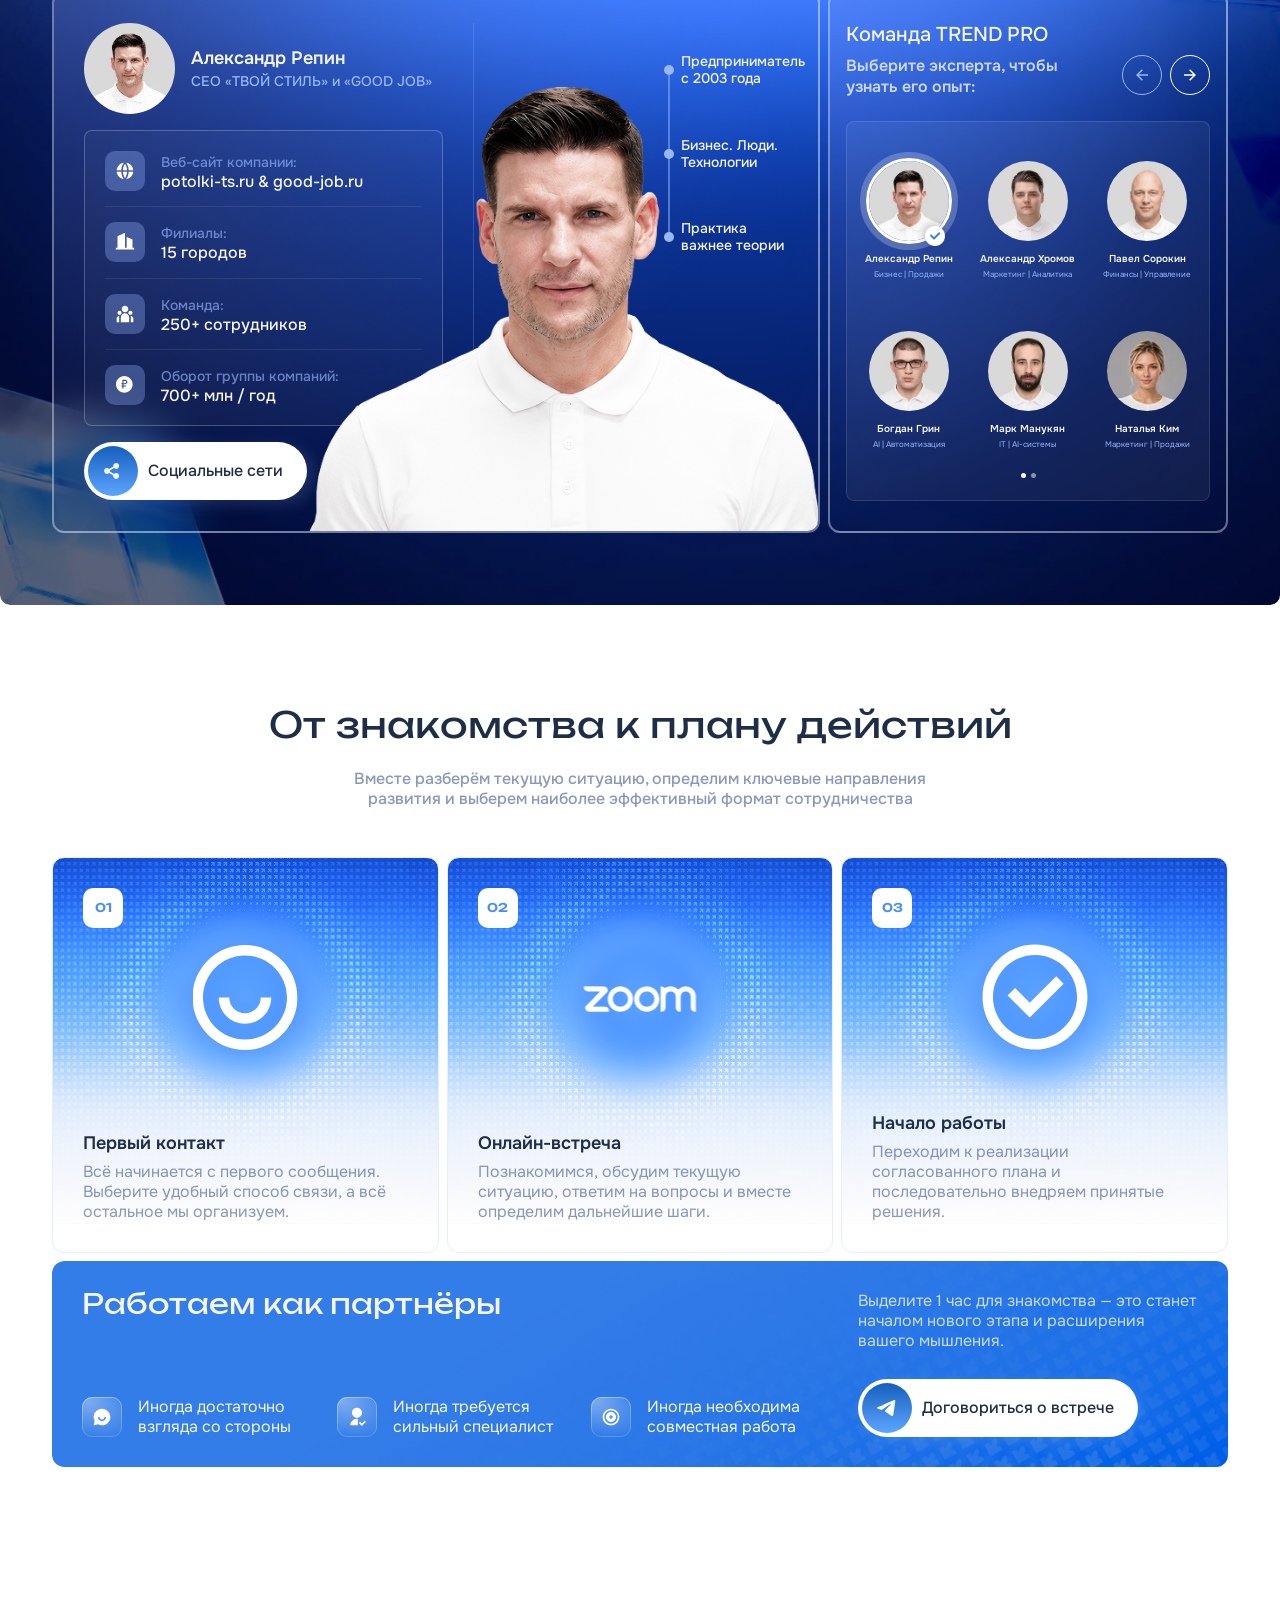
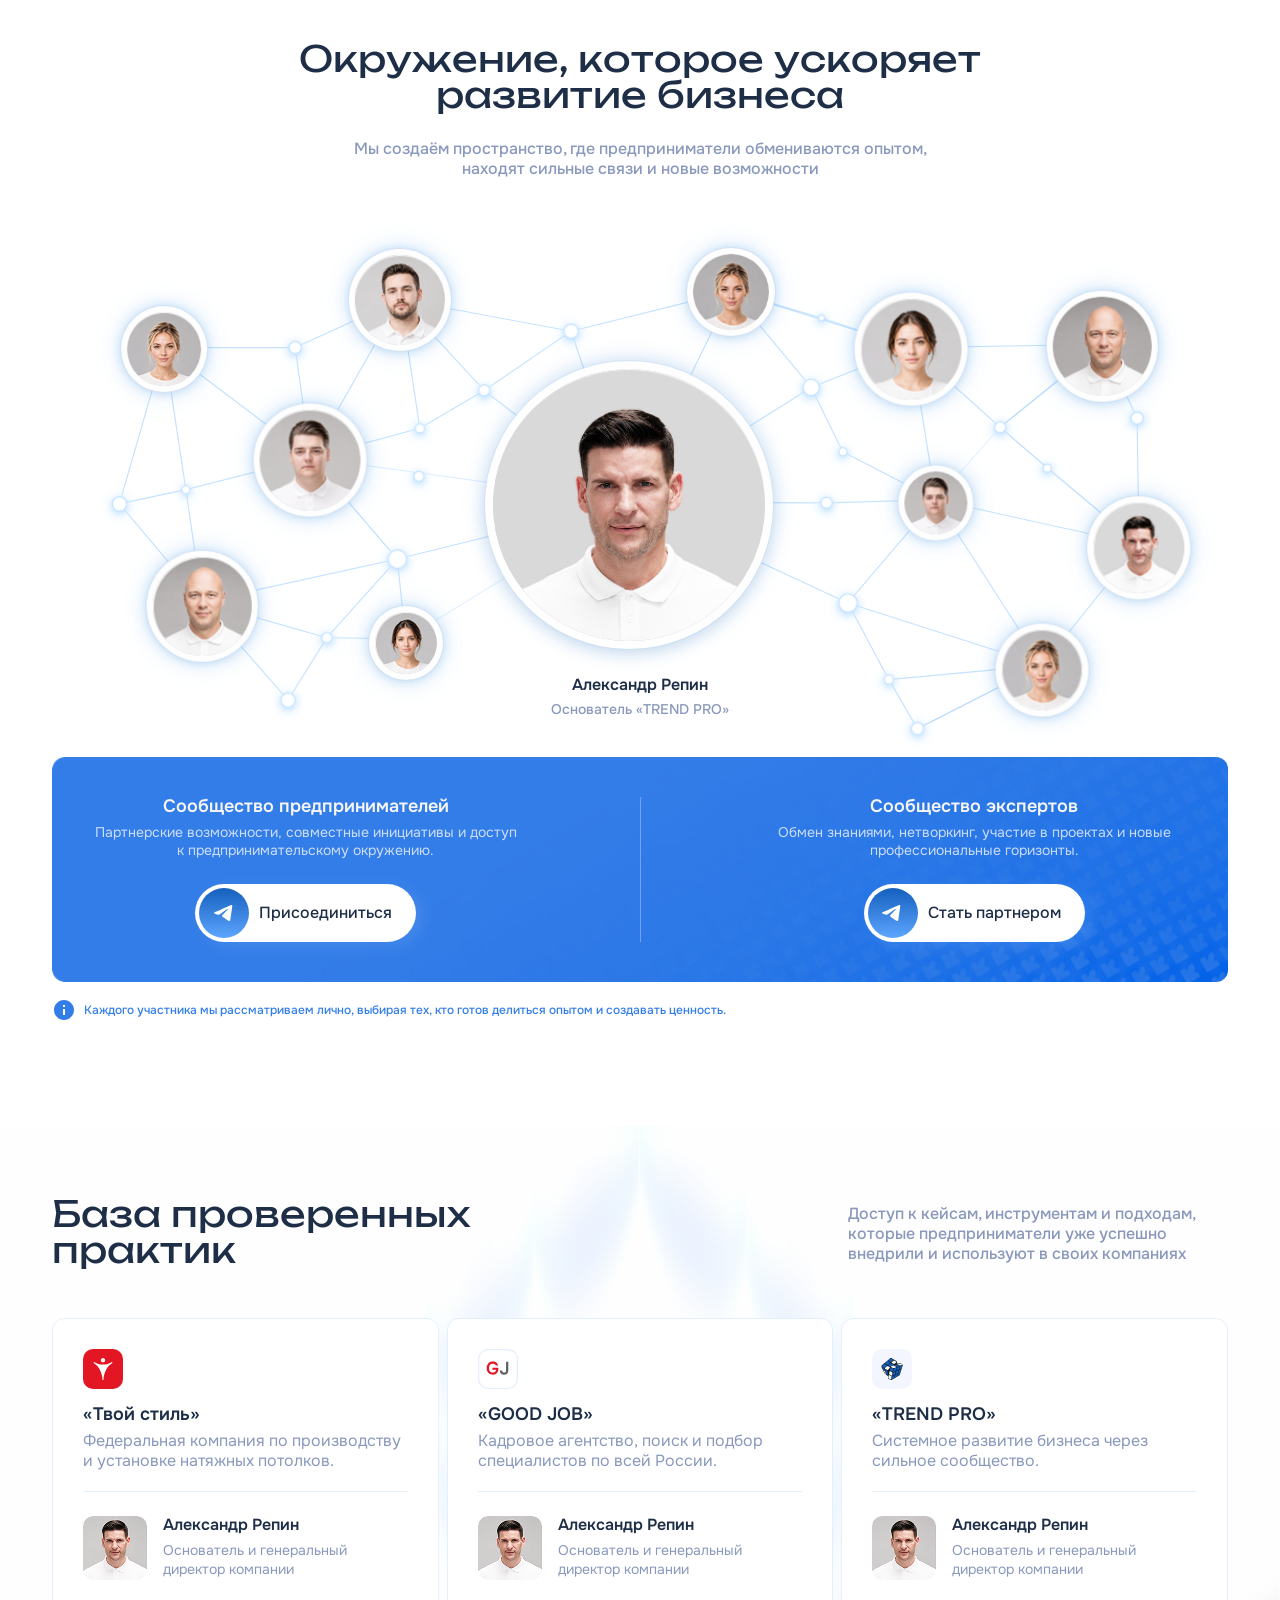
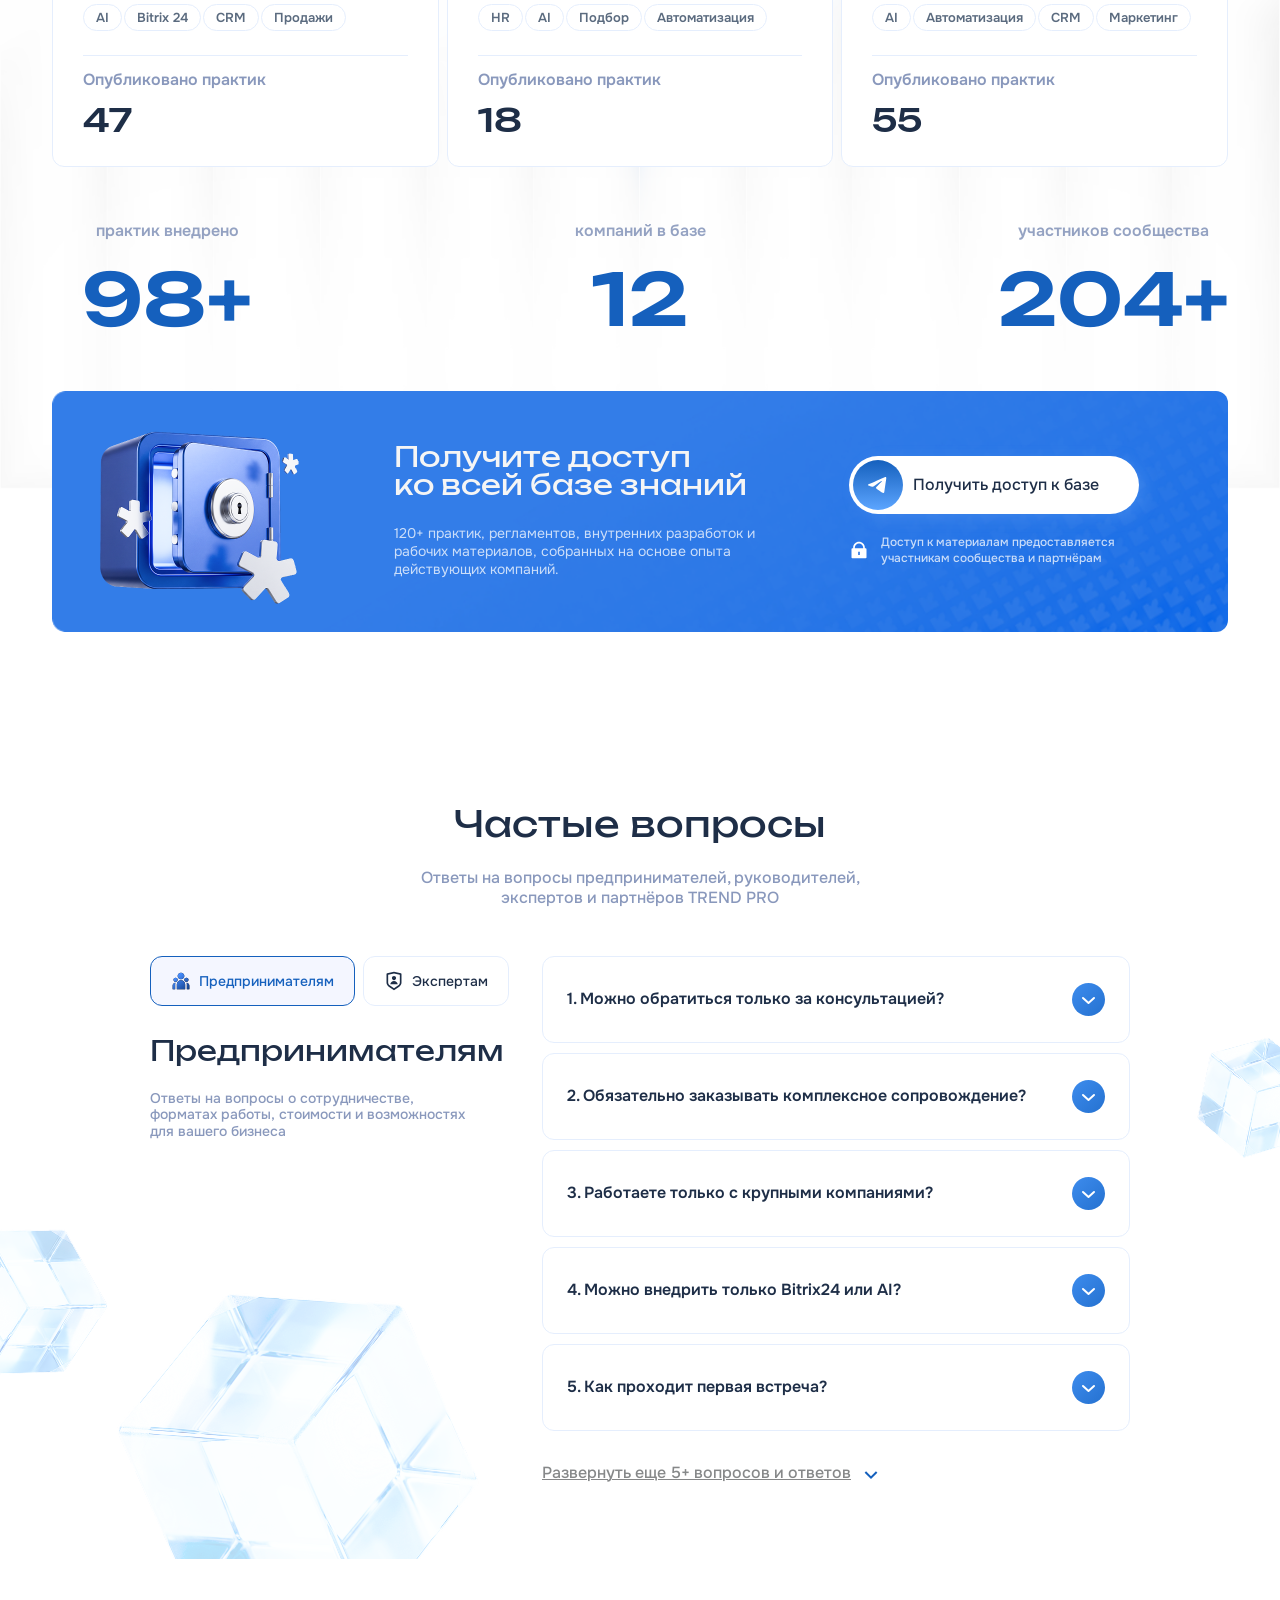
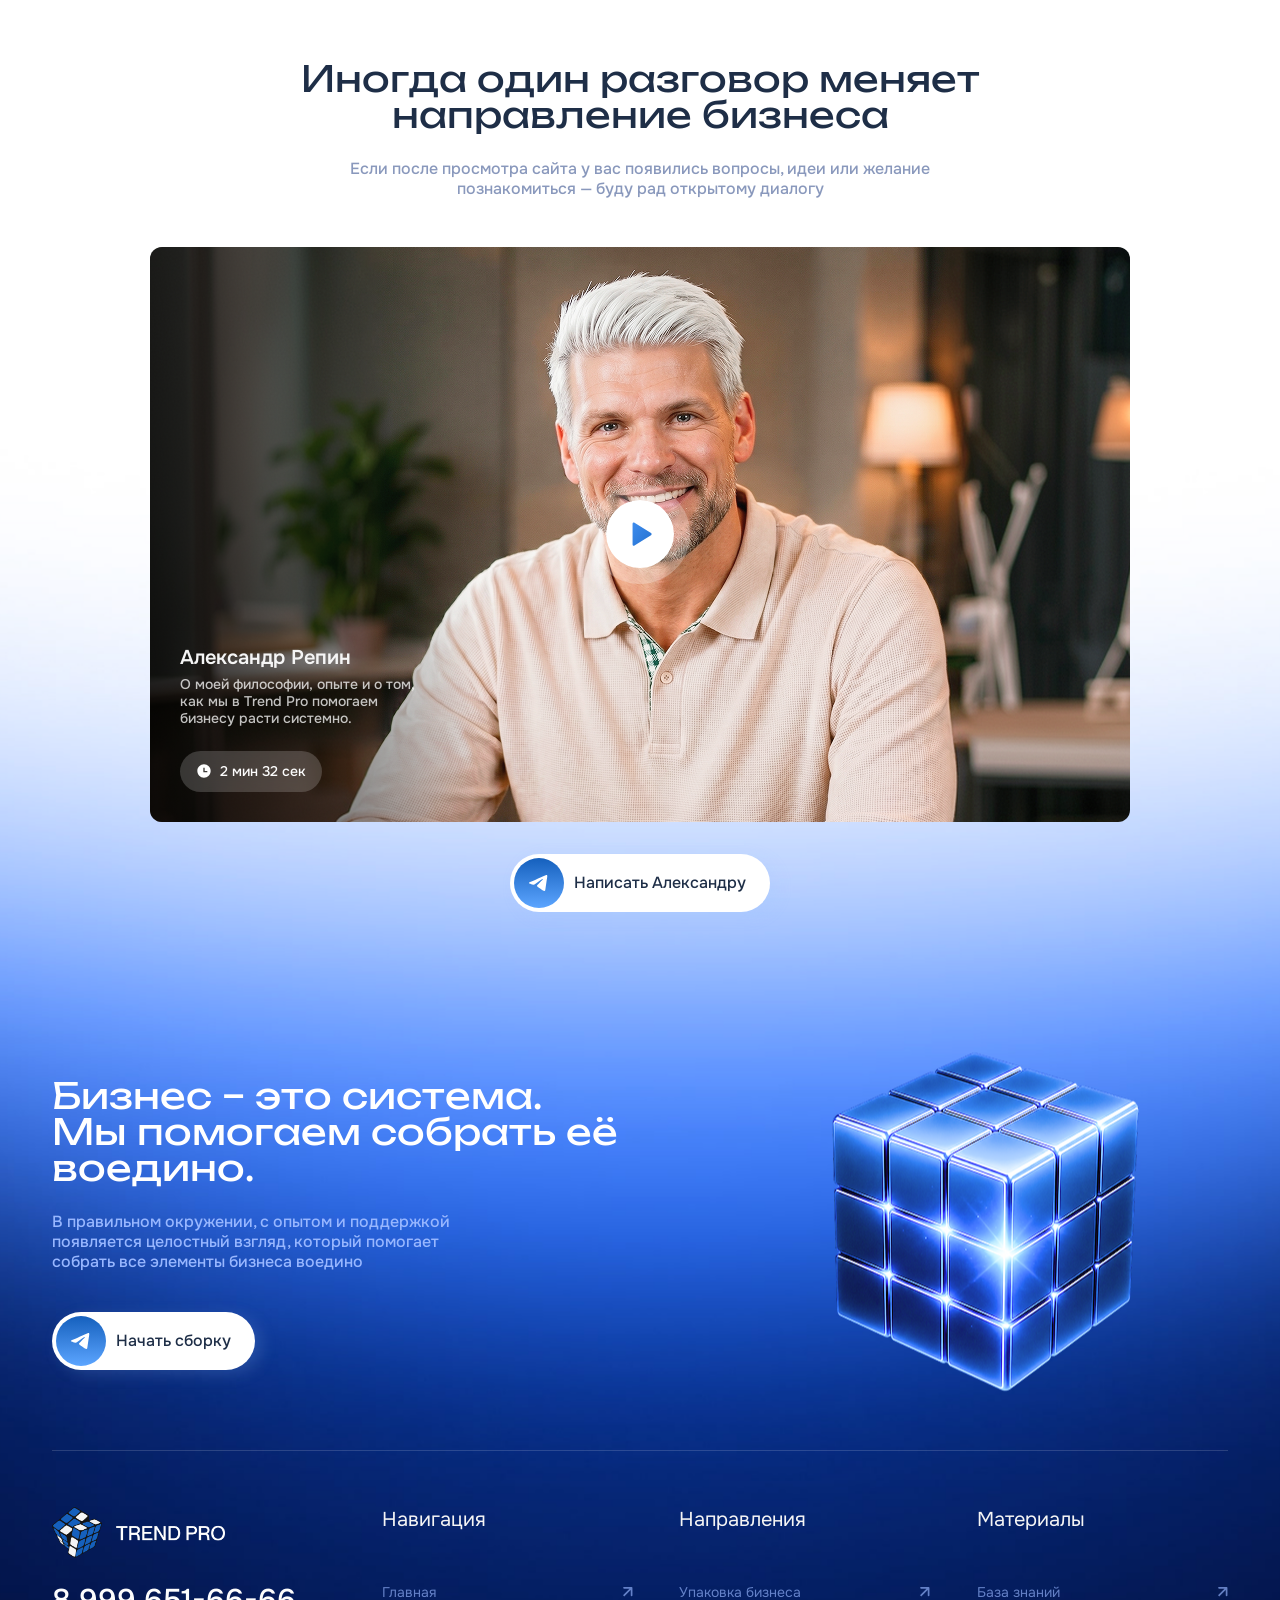
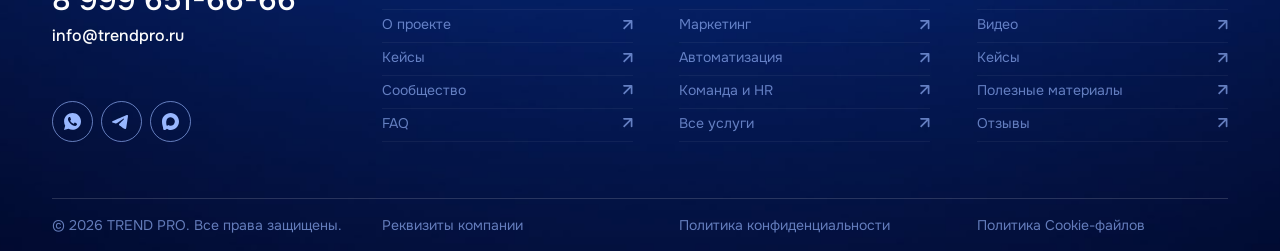
==== commit 10e46d44: "Я устал х10" ====
--- a/index.html
+++ b/index.html
@@ -20,23 +20,23 @@
         <nav class="header__nav nav">
           <ul class="nav__list list">
             <li class="list__item">
-              <a href="">Решения</a>
+              <a href="#tools">Решения</a>
             </li>
 
             <li class="list__item">
-              <a href="">Кейсы</a>
+              <a href="#practical">Кейсы</a>
             </li>
 
             <li class="list__item">
-              <a href="">Сообщество</a>
+              <a href="#team">Сообщество</a>
             </li>
 
             <li class="list__item">
-              <a href="">О компании</a>
+              <a href="#social">О компании</a>
             </li>
 
             <li class="list__item">
-              <a href="">Контакты</a>
+              <a href="#footer">Контакты</a>
             </li>
           </ul>
         </nav>
@@ -144,11 +144,11 @@
                         </li>
 
                         <li>
-                          <a href="">Кейсы</a>
+                          <a href="#practical">Кейсы</a>
                         </li>
 
                         <li>
-                          <a href="">Сообщество</a>
+                          <a href="#team">Сообщество</a>
                         </li>
 
                         <li>
@@ -194,7 +194,7 @@
                         </li>
 
                         <li>
-                          <a href="">Кейсы</a>
+                          <a href="#practical">Кейсы</a>
                         </li>
 
                         <li>
@@ -248,7 +248,7 @@
                         </li>
 
                         <li>
-                          <a href="">Кейсы</a>
+                          <a href="#practical">Кейсы</a>
                         </li>
 
                         <li>
@@ -372,7 +372,7 @@
         </div>
       </section>
 
-      <section class="tools">
+      <section id="tools" class="tools">
         <div class="tools__container container">
           <div class="tools__header section-header-anim">
             <h2>Используем ключевые инструменты развития компании</h2>
@@ -1319,7 +1319,7 @@
         </div>
       </section>
 
-      <section class="team">
+      <section id="team" class="team">
         <div class="team__container container">
           <div class="team__header section-header-anim">
             <h2>TREND PRO создан предпринимателями для предпринимателей</h2>
@@ -2289,7 +2289,7 @@
         </div>
       </section>
 
-      <section class="social">
+      <section id="social" class="social">
         <div class="social__container container">
           <div class="social__header section-header-anim">
             <h2>Окружение, которое ускоряет развитие бизнеса</h2>
@@ -2748,7 +2748,7 @@
         </div>
       </section>
 
-      <section class="practical">
+      <section id="practical" class="practical">
         <div class="practical__container container">
           <div class="practical__header section-header-anim">
             <h2>База проверенных практик</h2>
@@ -4074,7 +4074,7 @@
       <aside class="popup-overlay"></aside>
     </main>
 
-    <footer class="footer">
+    <footer id="footer" class="footer">
       <div class="footer__container container">
         <div class="footer__wrap footer__wrap-top">
           <div class="footer__info">
@@ -4182,7 +4182,7 @@
                   </li>
 
                   <li class="list__item">
-                    <a href="">
+                    <a href="#practical">
                       Кейсы
                       <svg
                         width="10"
@@ -4201,7 +4201,7 @@
                   </li>
 
                   <li class="list__item">
-                    <a href="">
+                    <a href="#team">
                       Сообщество
 
                       <svg
@@ -4305,7 +4305,7 @@
                   </li>
 
                   <li class="list__item">
-                    <a href="">
+                    <a href="#practical">
                       Кейсы
                       <svg
                         width="10"
@@ -4324,7 +4324,7 @@
                   </li>
 
                   <li class="list__item">
-                    <a href="">
+                    <a href="#team">
                       Сообщество
 
                       <svg
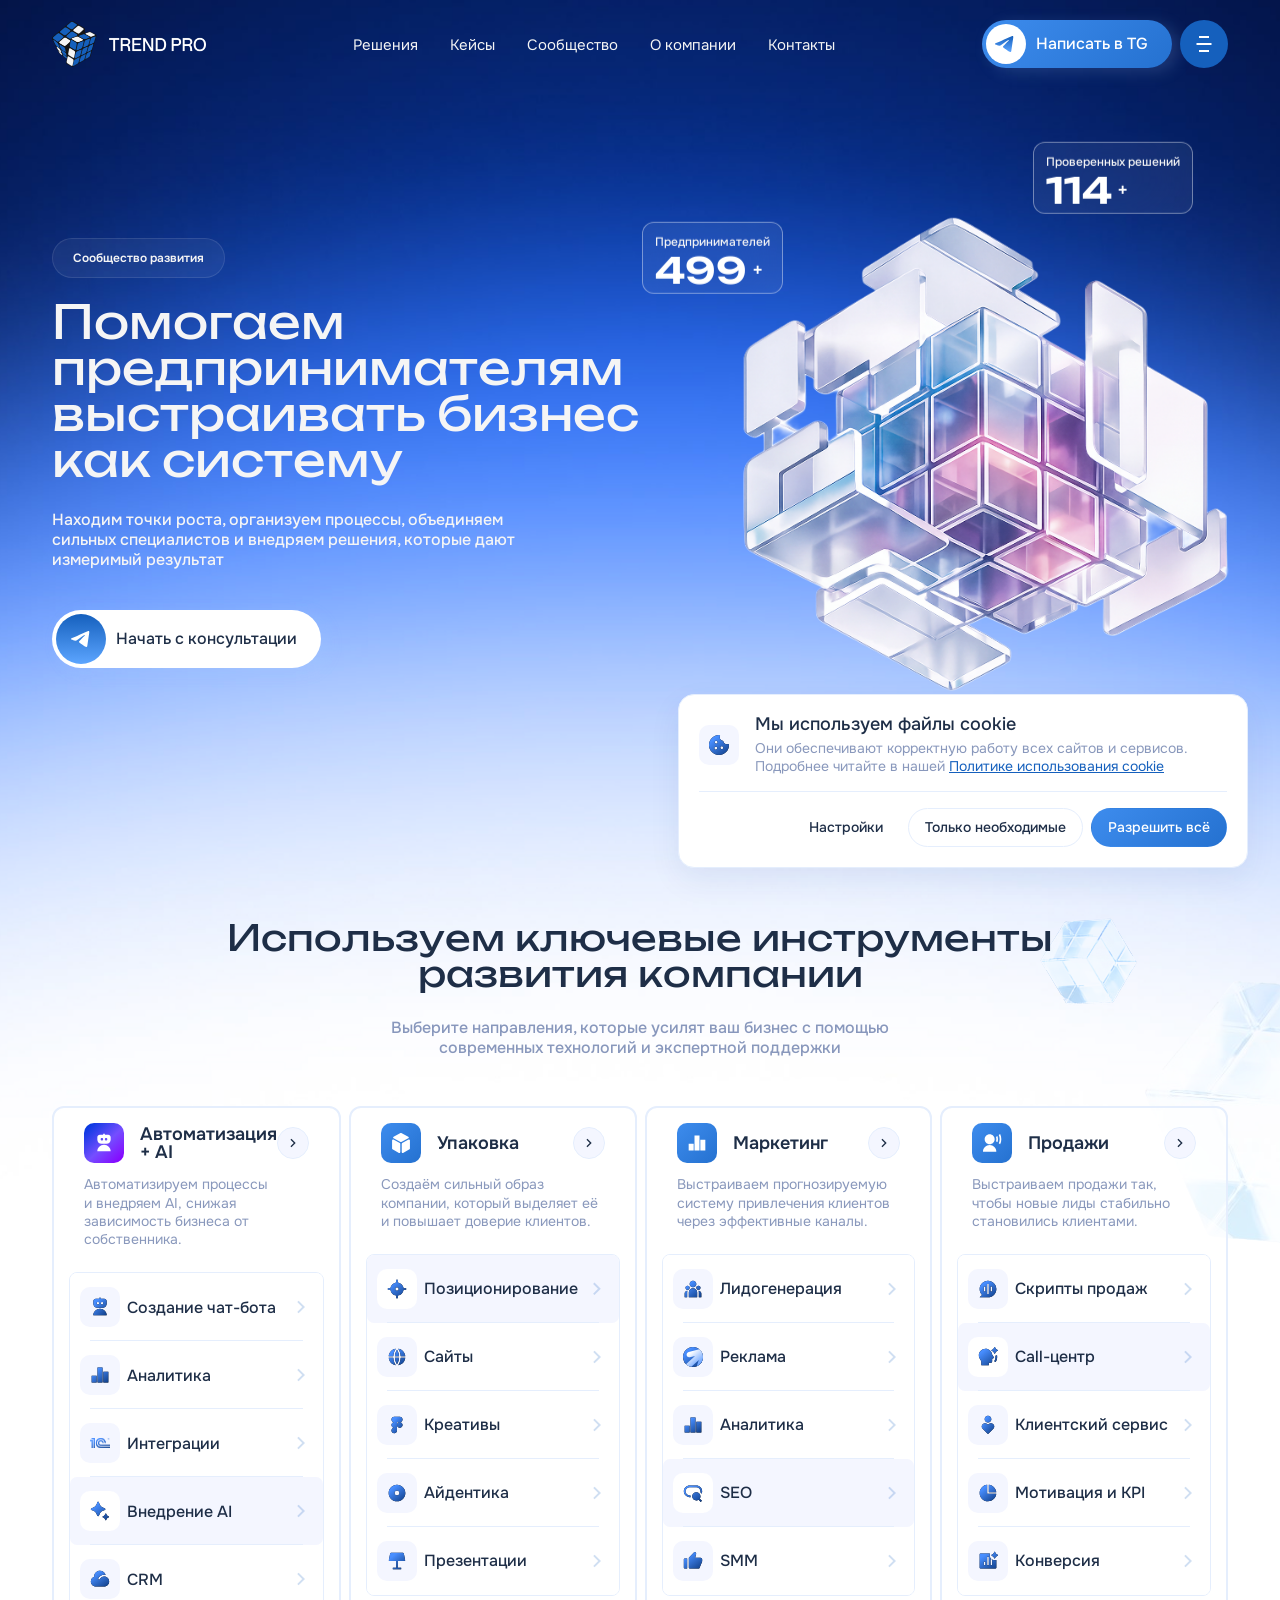
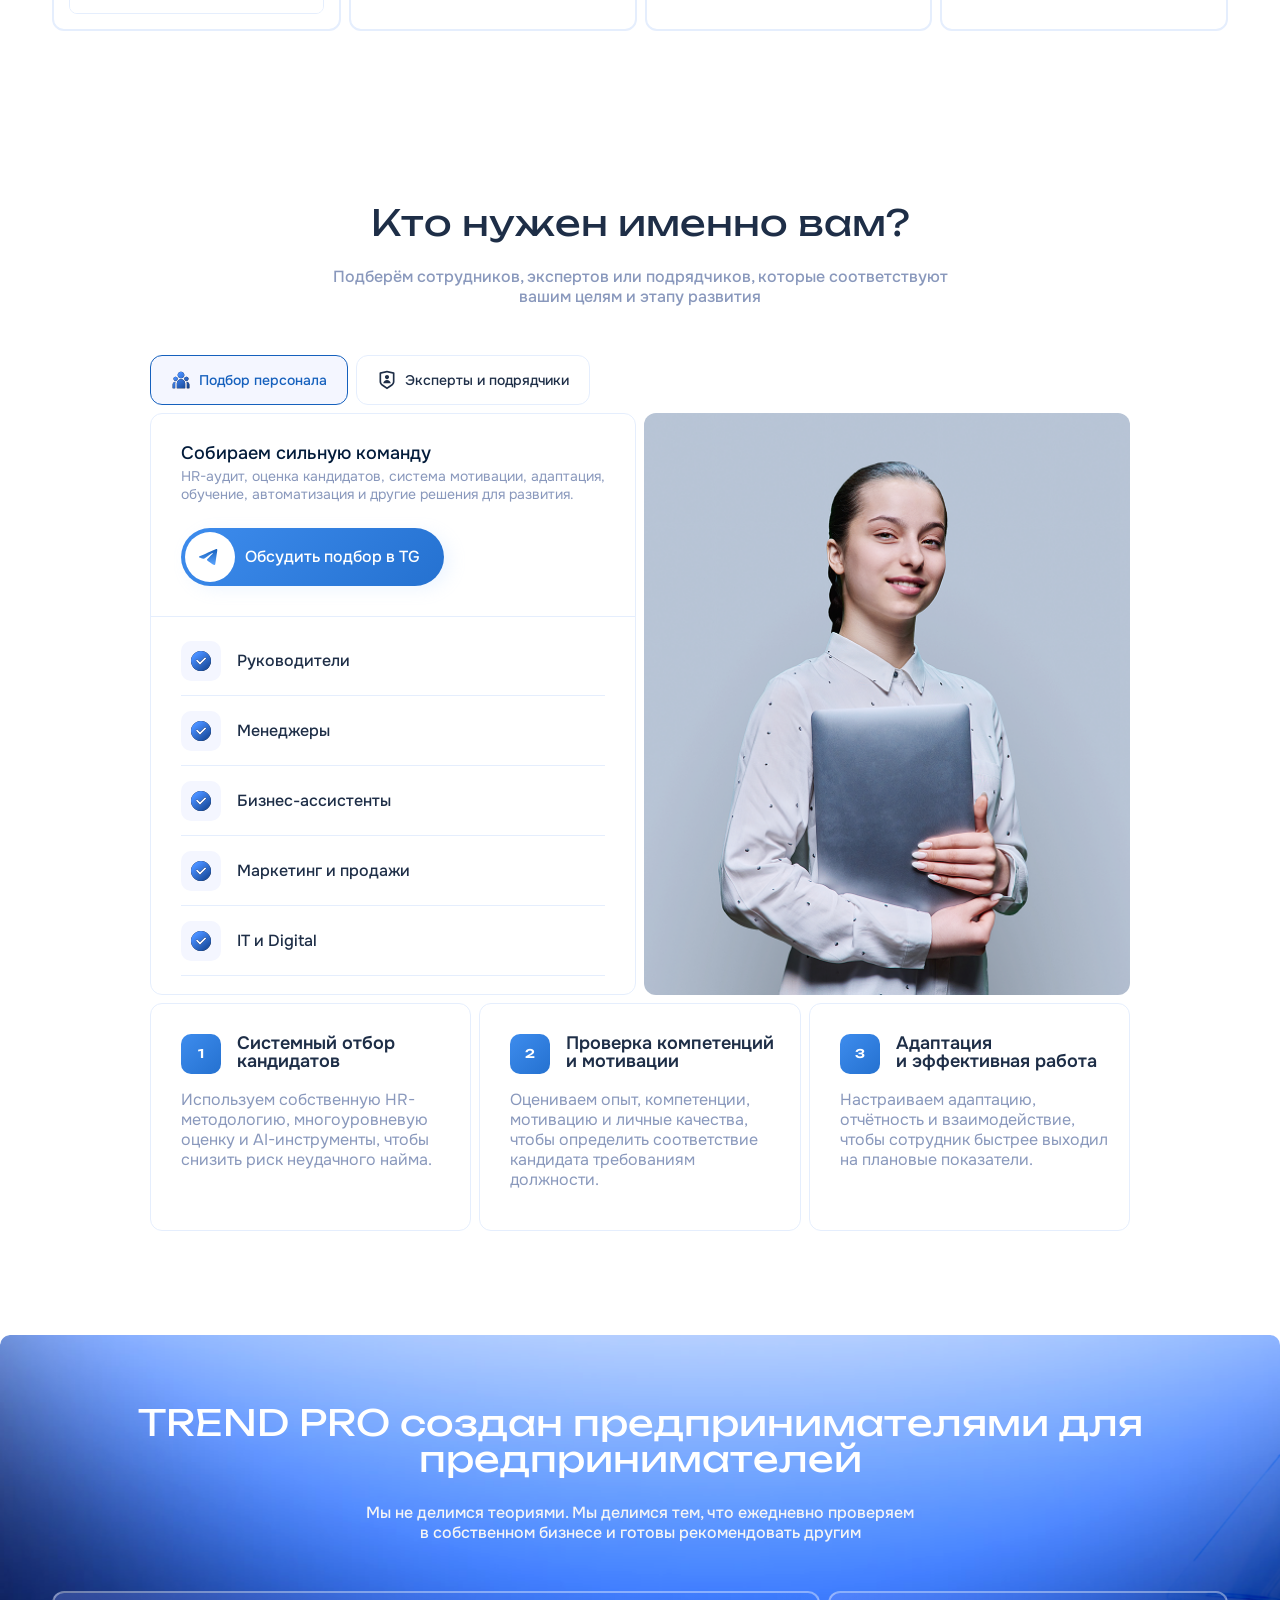
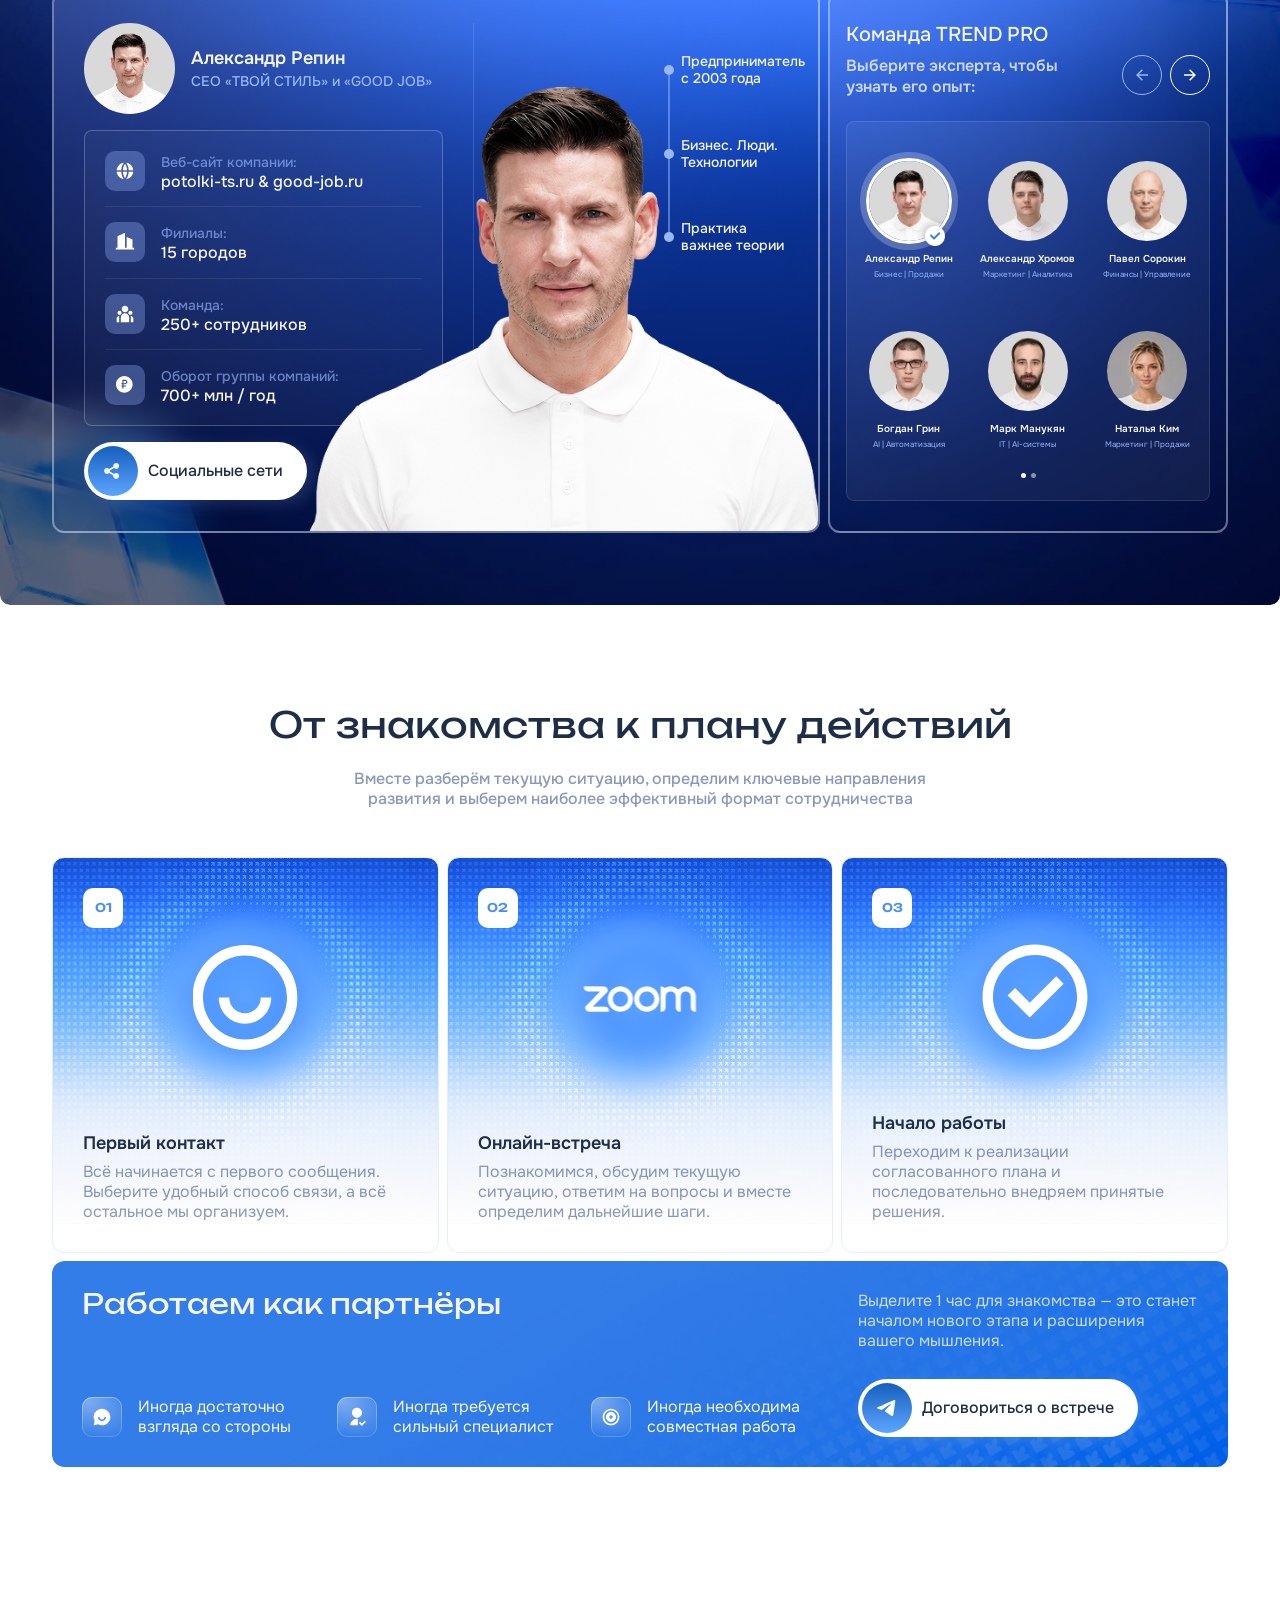
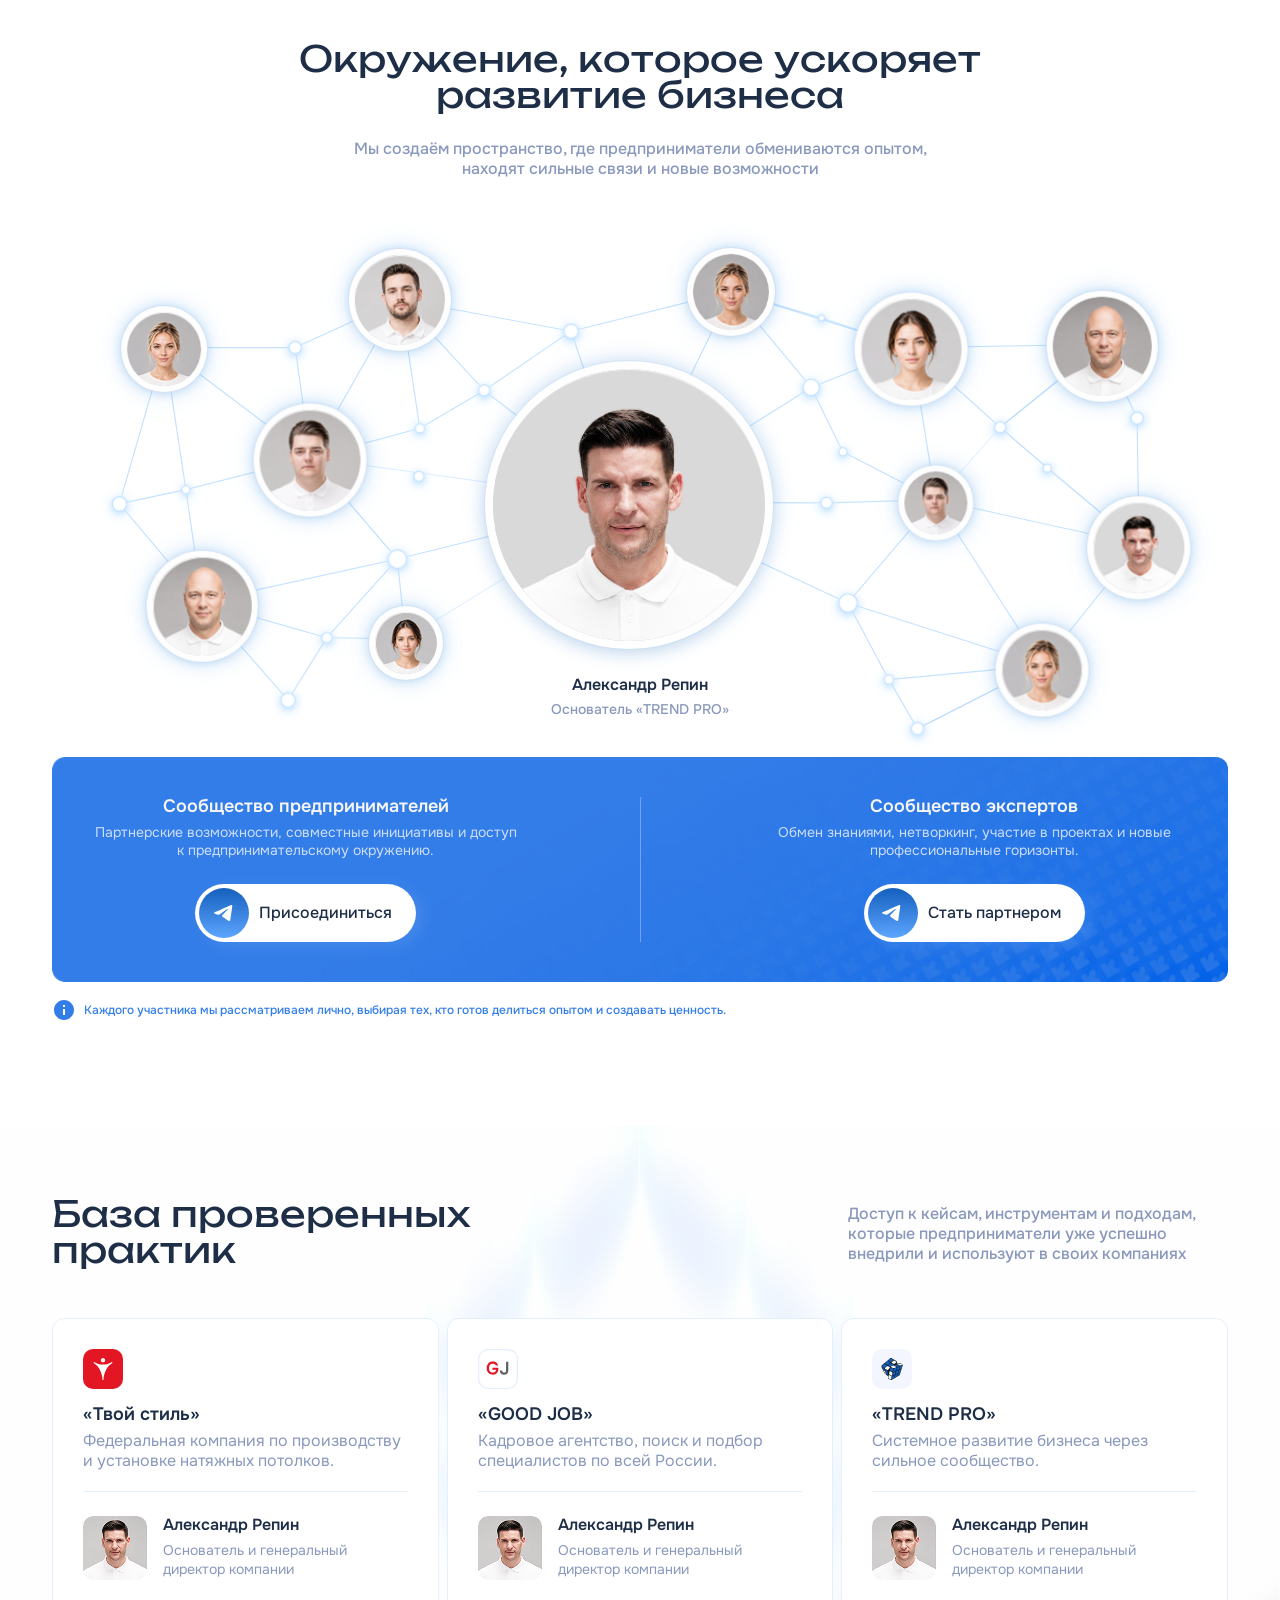
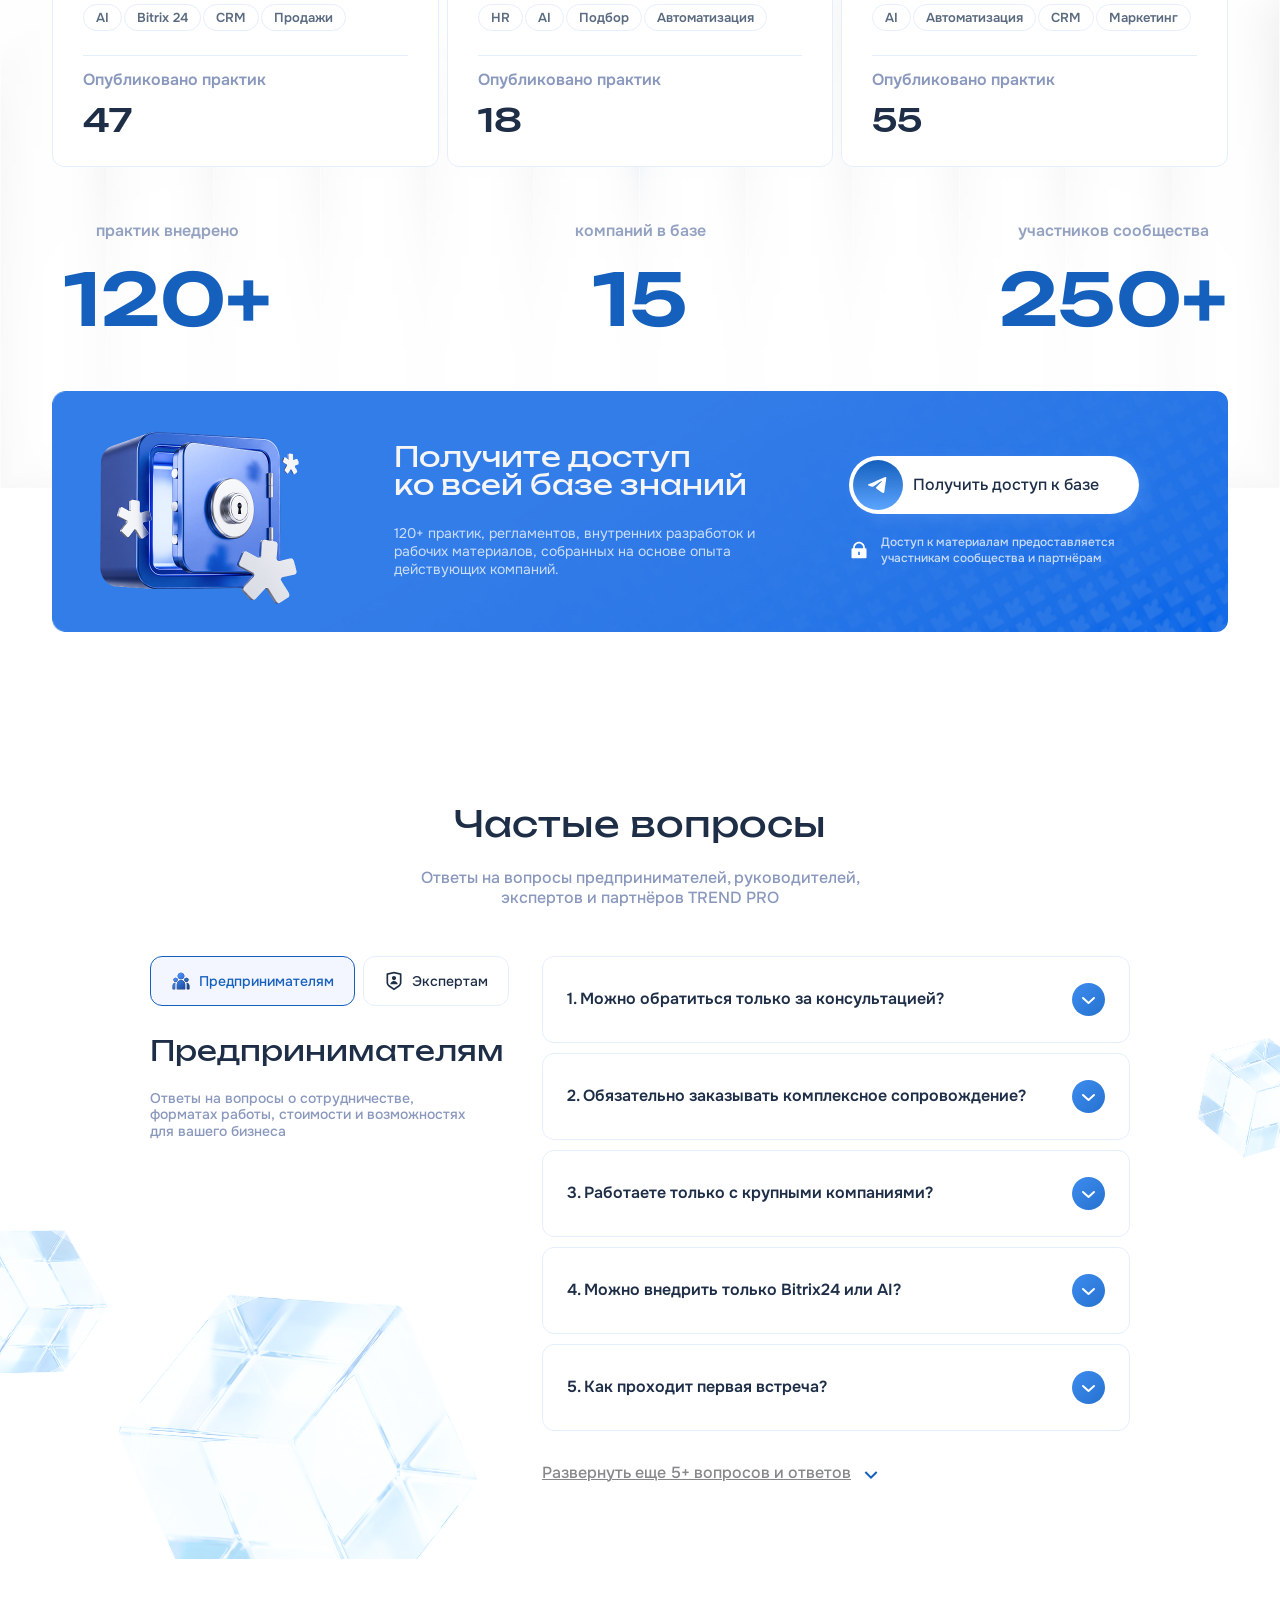
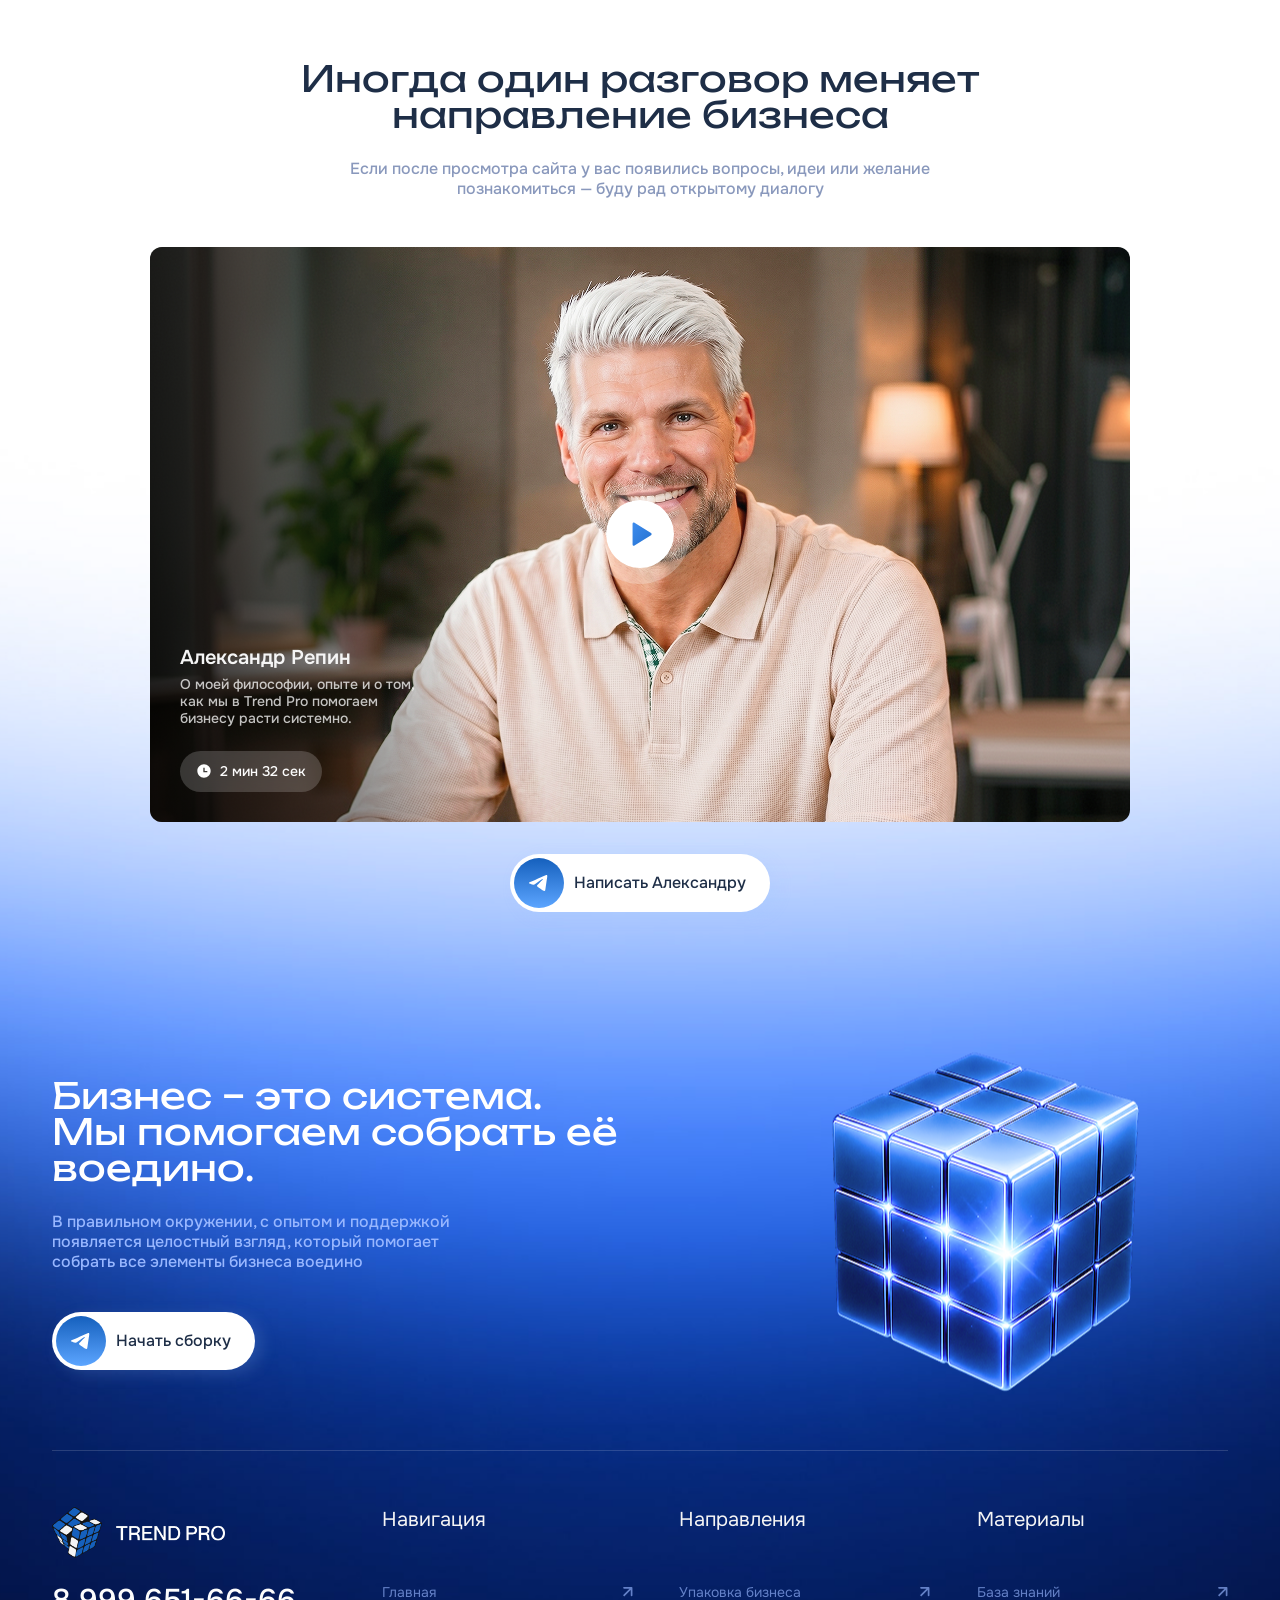
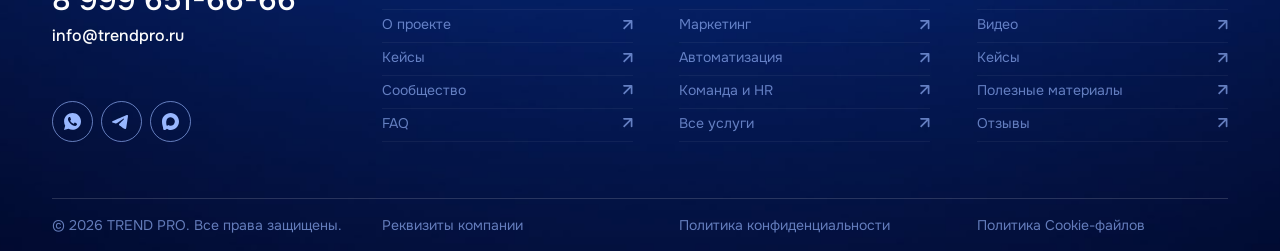
==== commit b8ce4b65: "Я устал х11" ====
--- a/index.html
+++ b/index.html
@@ -995,6 +995,7 @@
 
             <button class="tab">
               <svg
+                class="svg-base"
                 width="20"
                 height="20"
                 viewBox="0 0 20 20"
@@ -1018,6 +1019,37 @@
                     y1="5.31283"
                     x2="17.0286"
                     y2="19.6357"
+                    gradientUnits="userSpaceOnUse"
+                  >
+                    <stop stop-color="#488EFF" />
+                    <stop offset="1" stop-color="#0F3D85" />
+                  </linearGradient>
+                </defs>
+              </svg>
+
+              <svg
+                class="svg-active"
+                xmlns="http://www.w3.org/2000/svg"
+                width="20"
+                height="20"
+                viewBox="0 0 20 20"
+                fill="none"
+              >
+                <path
+                  d="M10 0.833008L3.15256 2.35466C2.77128 2.43939 2.5 2.77757 2.5 3.16815V11.4904C2.5 13.1622 3.33551 14.7233 4.7265 15.6507L10 19.1663L15.2735 15.6507C16.6645 14.7233 17.5 13.1622 17.5 11.4904V3.16815C17.5 2.77757 17.2287 2.43939 16.8474 2.35466L10 0.833008ZM10 9.16634C8.84942 9.16634 7.91667 8.2336 7.91667 7.08301C7.91667 5.93242 8.84942 4.99967 10 4.99967C11.1506 4.99967 12.0833 5.93242 12.0833 7.08301C12.0833 8.2336 11.1506 9.16634 10 9.16634ZM10 9.99967C8.06977 9.99967 6.48016 11.458 6.27288 13.333H13.7271C13.5198 11.458 11.9303 9.99967 10 9.99967Z"
+                  fill="url(#paint0_linear_1036_4645)"
+                />
+                <path
+                  d="M6.27288 13.333C6.48016 11.458 8.06977 9.99967 10 9.99967C11.9303 9.99967 13.5198 11.458 13.7271 13.333H6.27288Z"
+                  fill="white"
+                />
+                <defs>
+                  <linearGradient
+                    id="paint0_linear_1036_4645"
+                    x1="5.78125"
+                    y1="4.84342"
+                    x2="18.9323"
+                    y2="17.9945"
                     gradientUnits="userSpaceOnUse"
                   >
                     <stop stop-color="#488EFF" />
@@ -3045,6 +3077,7 @@
 
             <button class="tab">
               <svg
+                class="svg-base"
                 width="20"
                 height="20"
                 viewBox="0 0 20 20"
@@ -3068,6 +3101,37 @@
                     y1="5.31283"
                     x2="17.0286"
                     y2="19.6357"
+                    gradientUnits="userSpaceOnUse"
+                  >
+                    <stop stop-color="#488EFF" />
+                    <stop offset="1" stop-color="#0F3D85" />
+                  </linearGradient>
+                </defs>
+              </svg>
+
+              <svg
+                class="svg-active"
+                xmlns="http://www.w3.org/2000/svg"
+                width="20"
+                height="20"
+                viewBox="0 0 20 20"
+                fill="none"
+              >
+                <path
+                  d="M10 0.833008L3.15256 2.35466C2.77128 2.43939 2.5 2.77757 2.5 3.16815V11.4904C2.5 13.1622 3.33551 14.7233 4.7265 15.6507L10 19.1663L15.2735 15.6507C16.6645 14.7233 17.5 13.1622 17.5 11.4904V3.16815C17.5 2.77757 17.2287 2.43939 16.8474 2.35466L10 0.833008ZM10 9.16634C8.84942 9.16634 7.91667 8.2336 7.91667 7.08301C7.91667 5.93242 8.84942 4.99967 10 4.99967C11.1506 4.99967 12.0833 5.93242 12.0833 7.08301C12.0833 8.2336 11.1506 9.16634 10 9.16634ZM10 9.99967C8.06977 9.99967 6.48016 11.458 6.27288 13.333H13.7271C13.5198 11.458 11.9303 9.99967 10 9.99967Z"
+                  fill="url(#paint0_linear_1036_4645111)"
+                />
+                <path
+                  d="M6.27288 13.333C6.48016 11.458 8.06977 9.99967 10 9.99967C11.9303 9.99967 13.5198 11.458 13.7271 13.333H6.27288Z"
+                  fill="white"
+                />
+                <defs>
+                  <linearGradient
+                    id="paint0_linear_1036_4645111"
+                    x1="5.78125"
+                    y1="4.84342"
+                    x2="18.9323"
+                    y2="17.9945"
                     gradientUnits="userSpaceOnUse"
                   >
                     <stop stop-color="#488EFF" />
--- a/src/style/general/style-general.css
+++ b/src/style/general/style-general.css
@@ -351,6 +351,9 @@
 .tab svg linearGradient {
   display: none;
 }
+.tab .svg-active {
+  display: none;
+}
 @media (max-width: 720px) {
   .tab {
     gap: 5px;
@@ -372,6 +375,12 @@
   color: #1560bd;
 }
 .tab--active svg linearGradient {
+  display: block;
+}
+.tab--active .svg-base {
+  display: none;
+}
+.tab--active .svg-active {
   display: block;
 }
 
